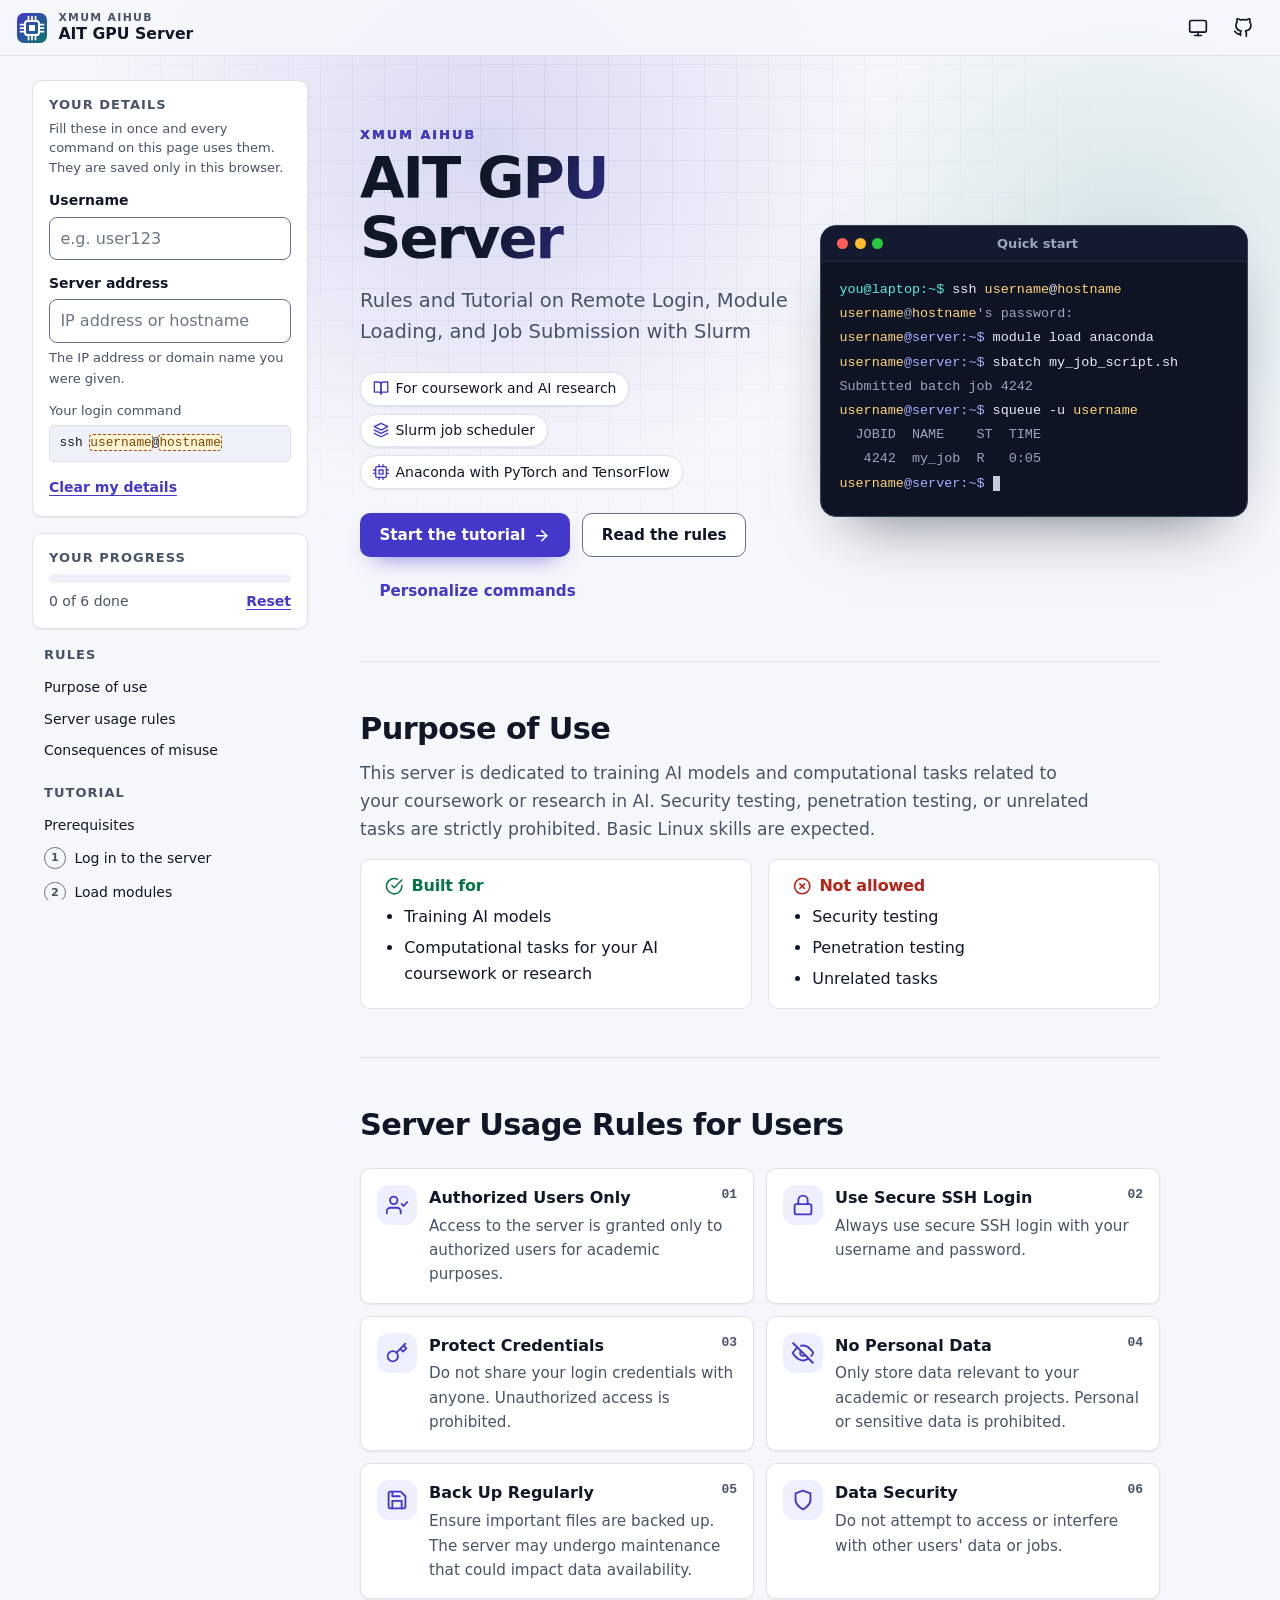
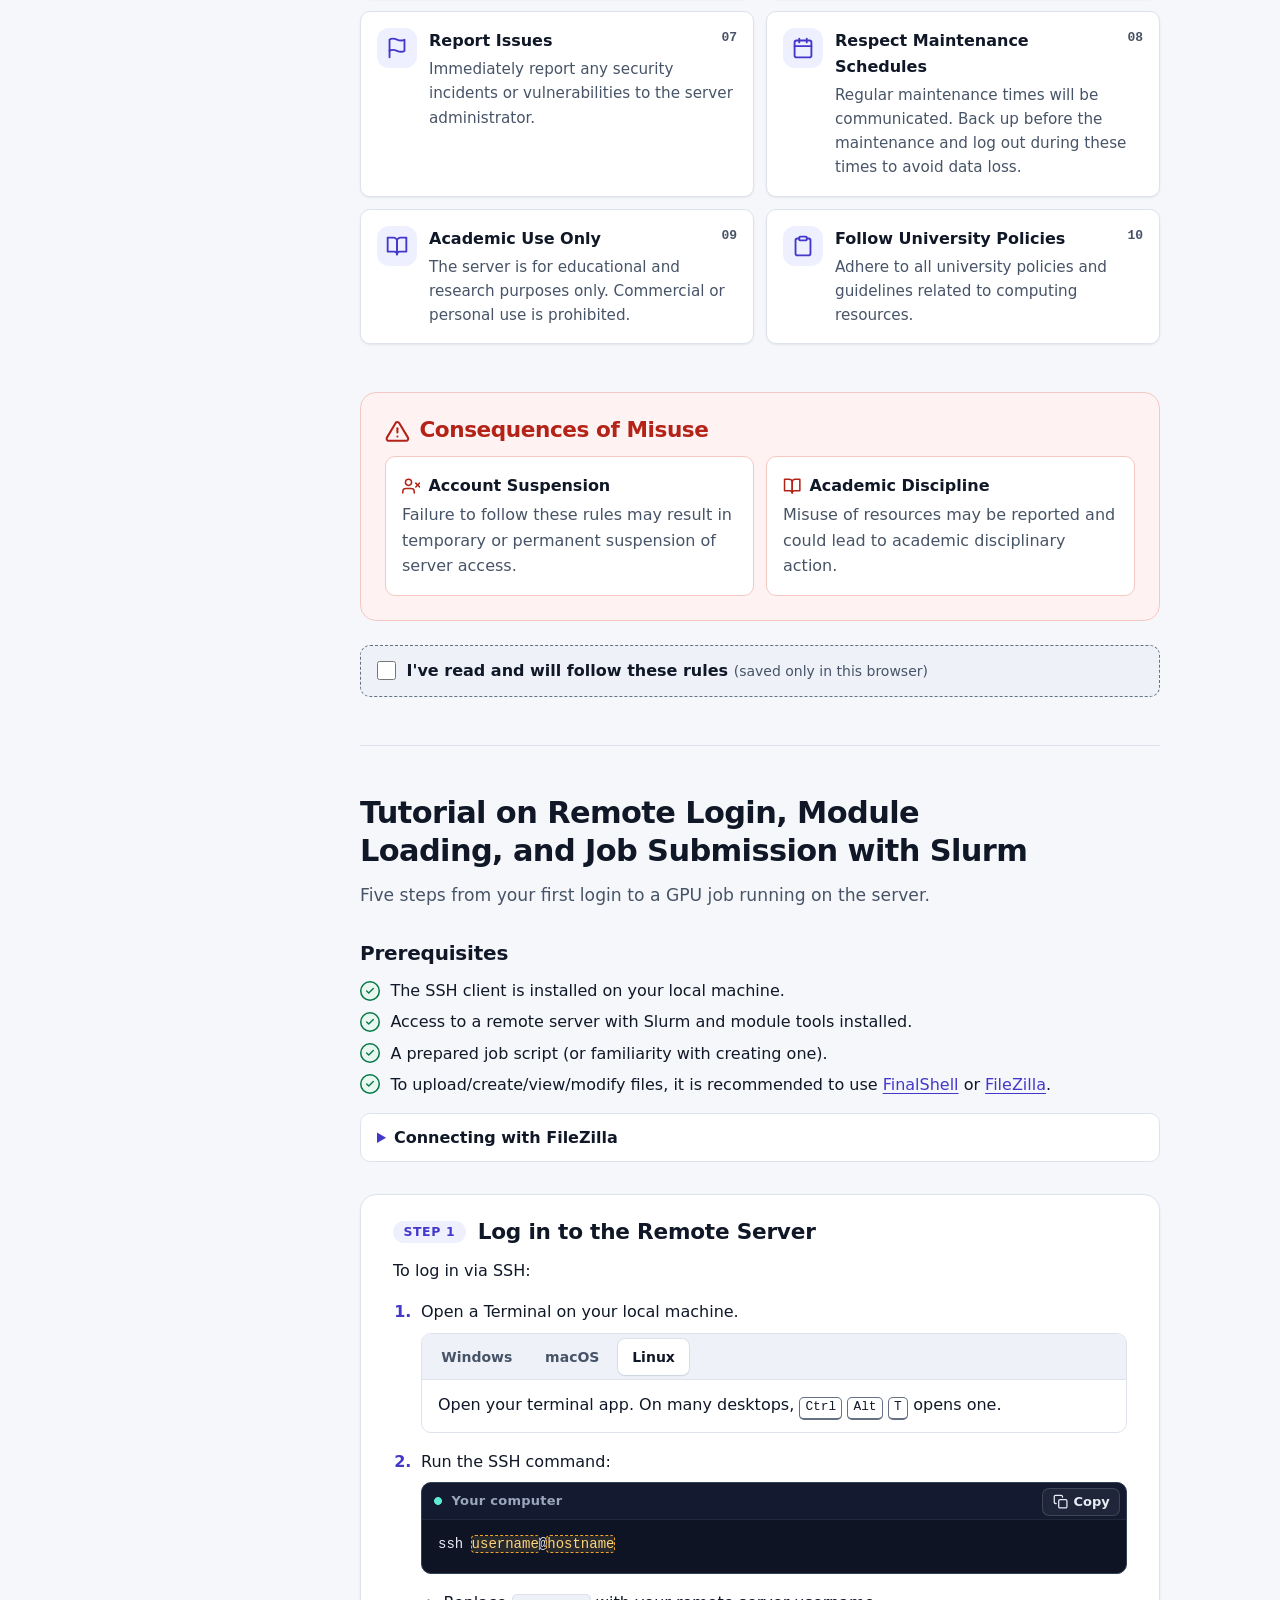
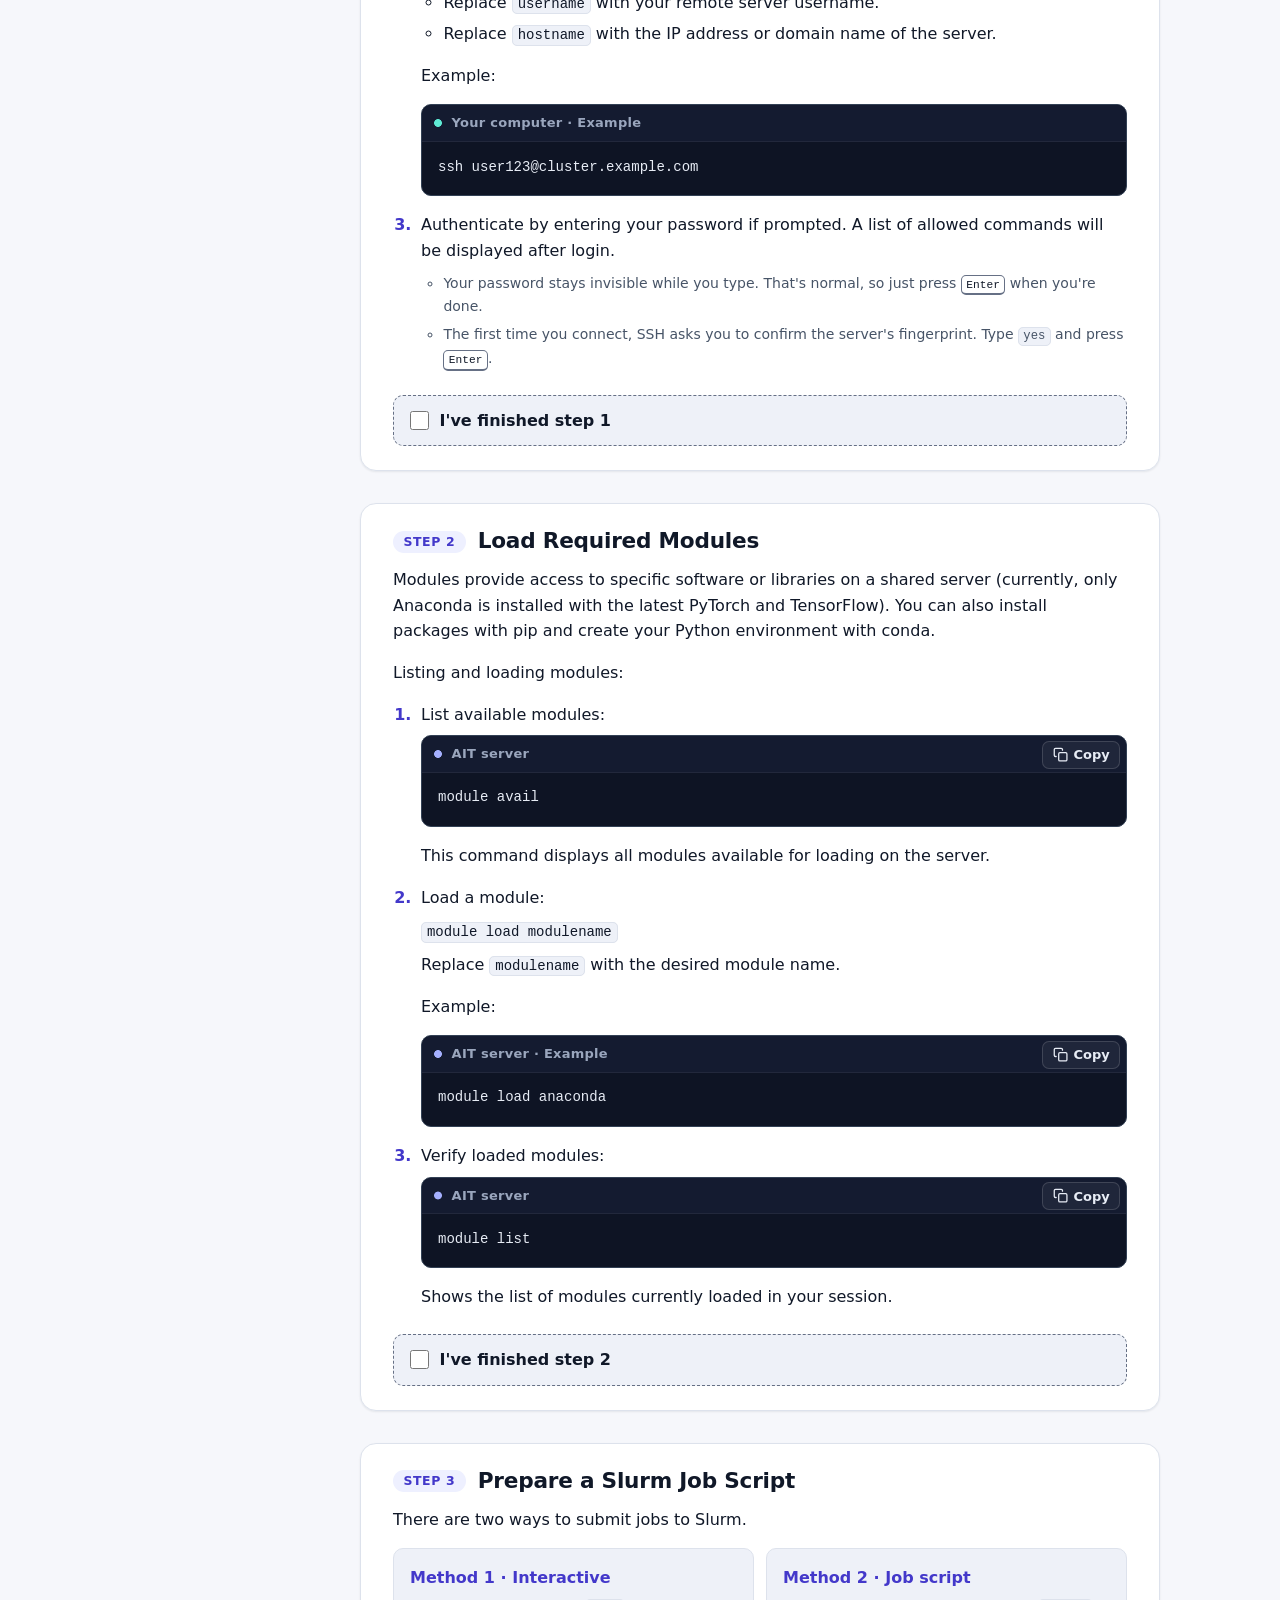
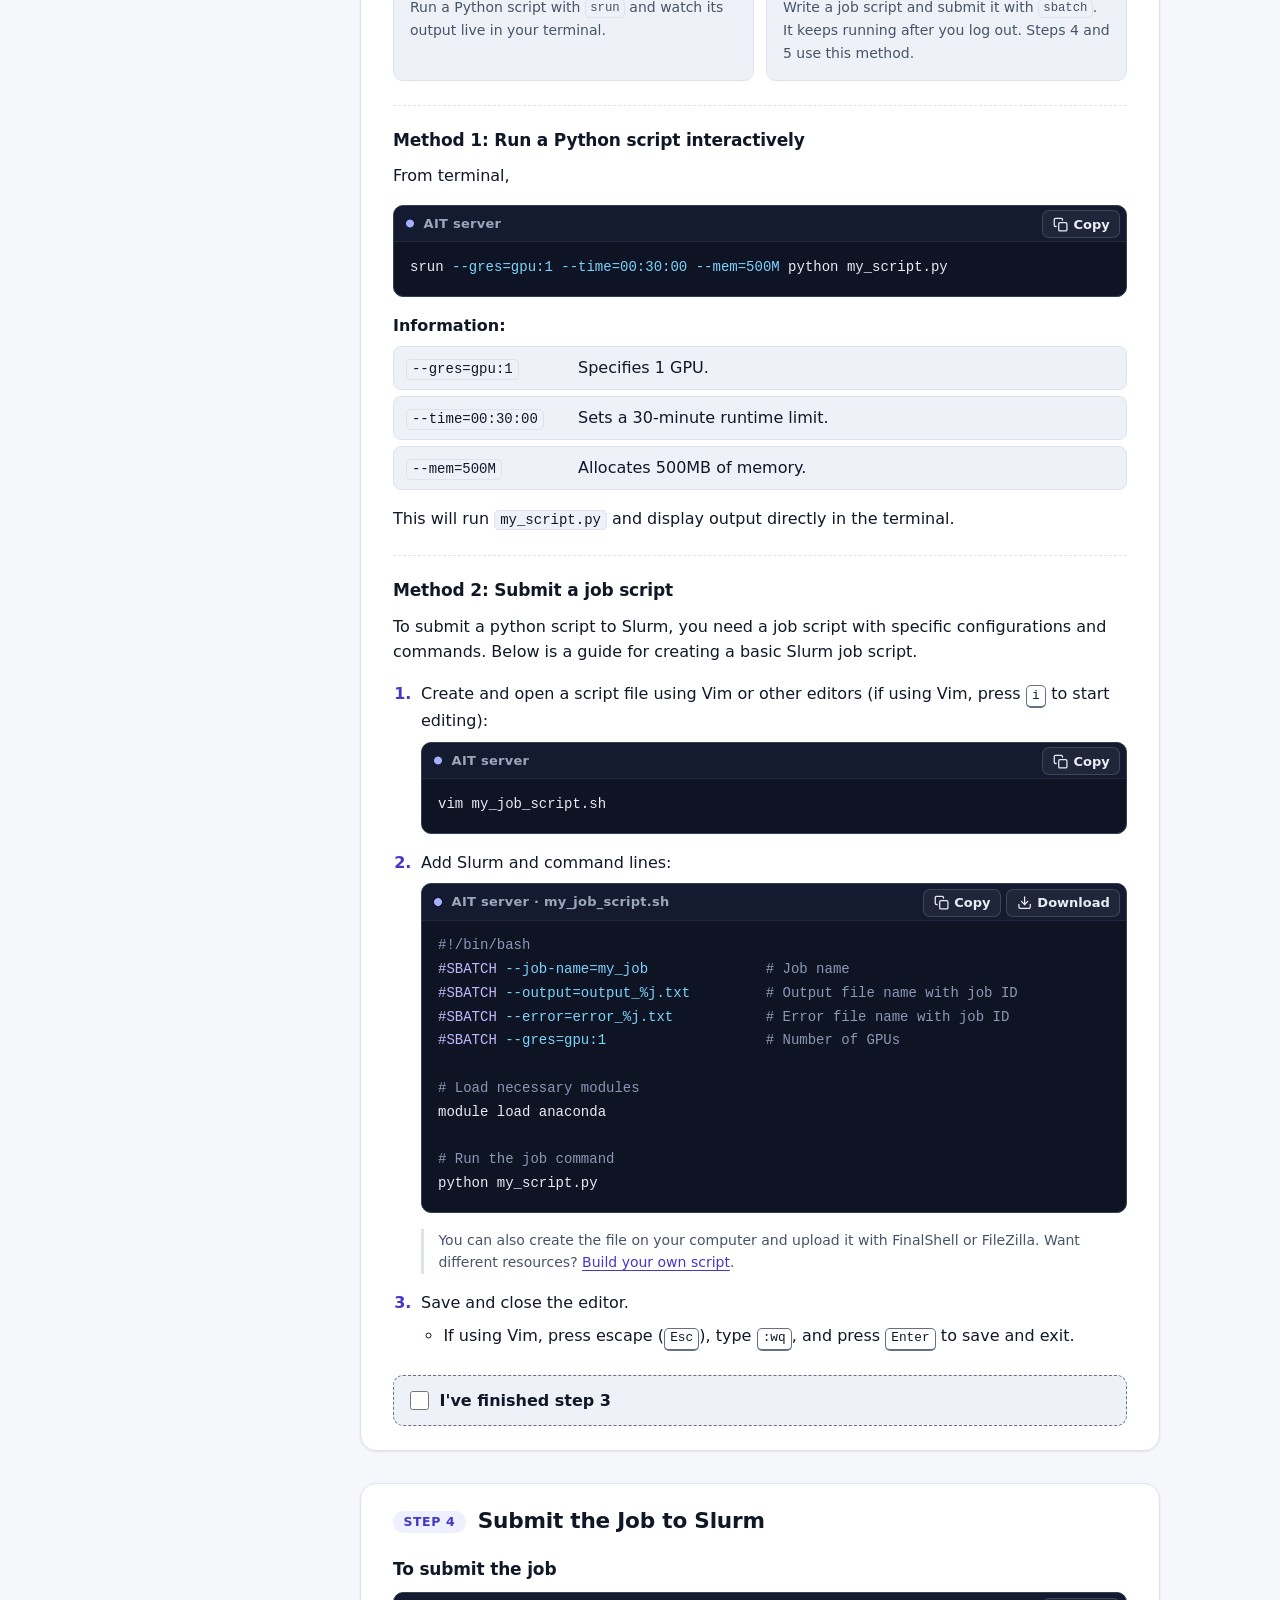
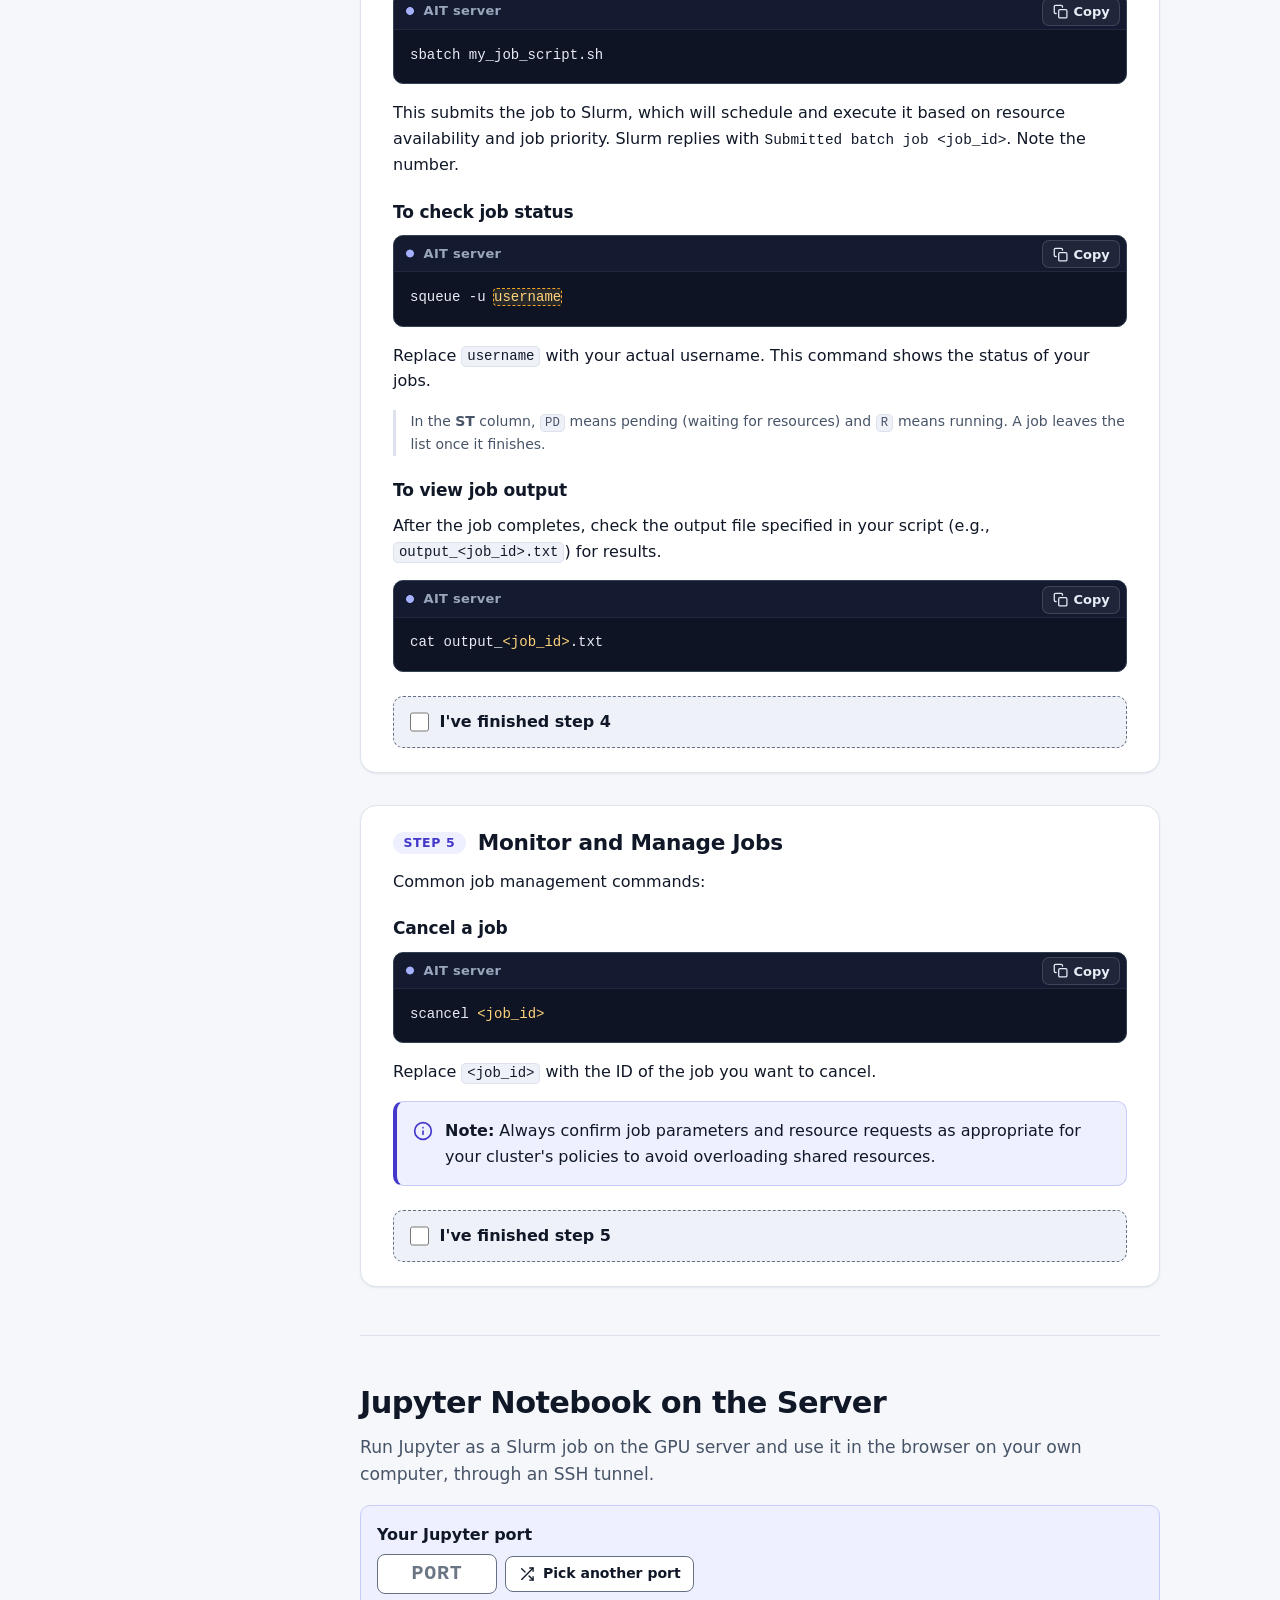
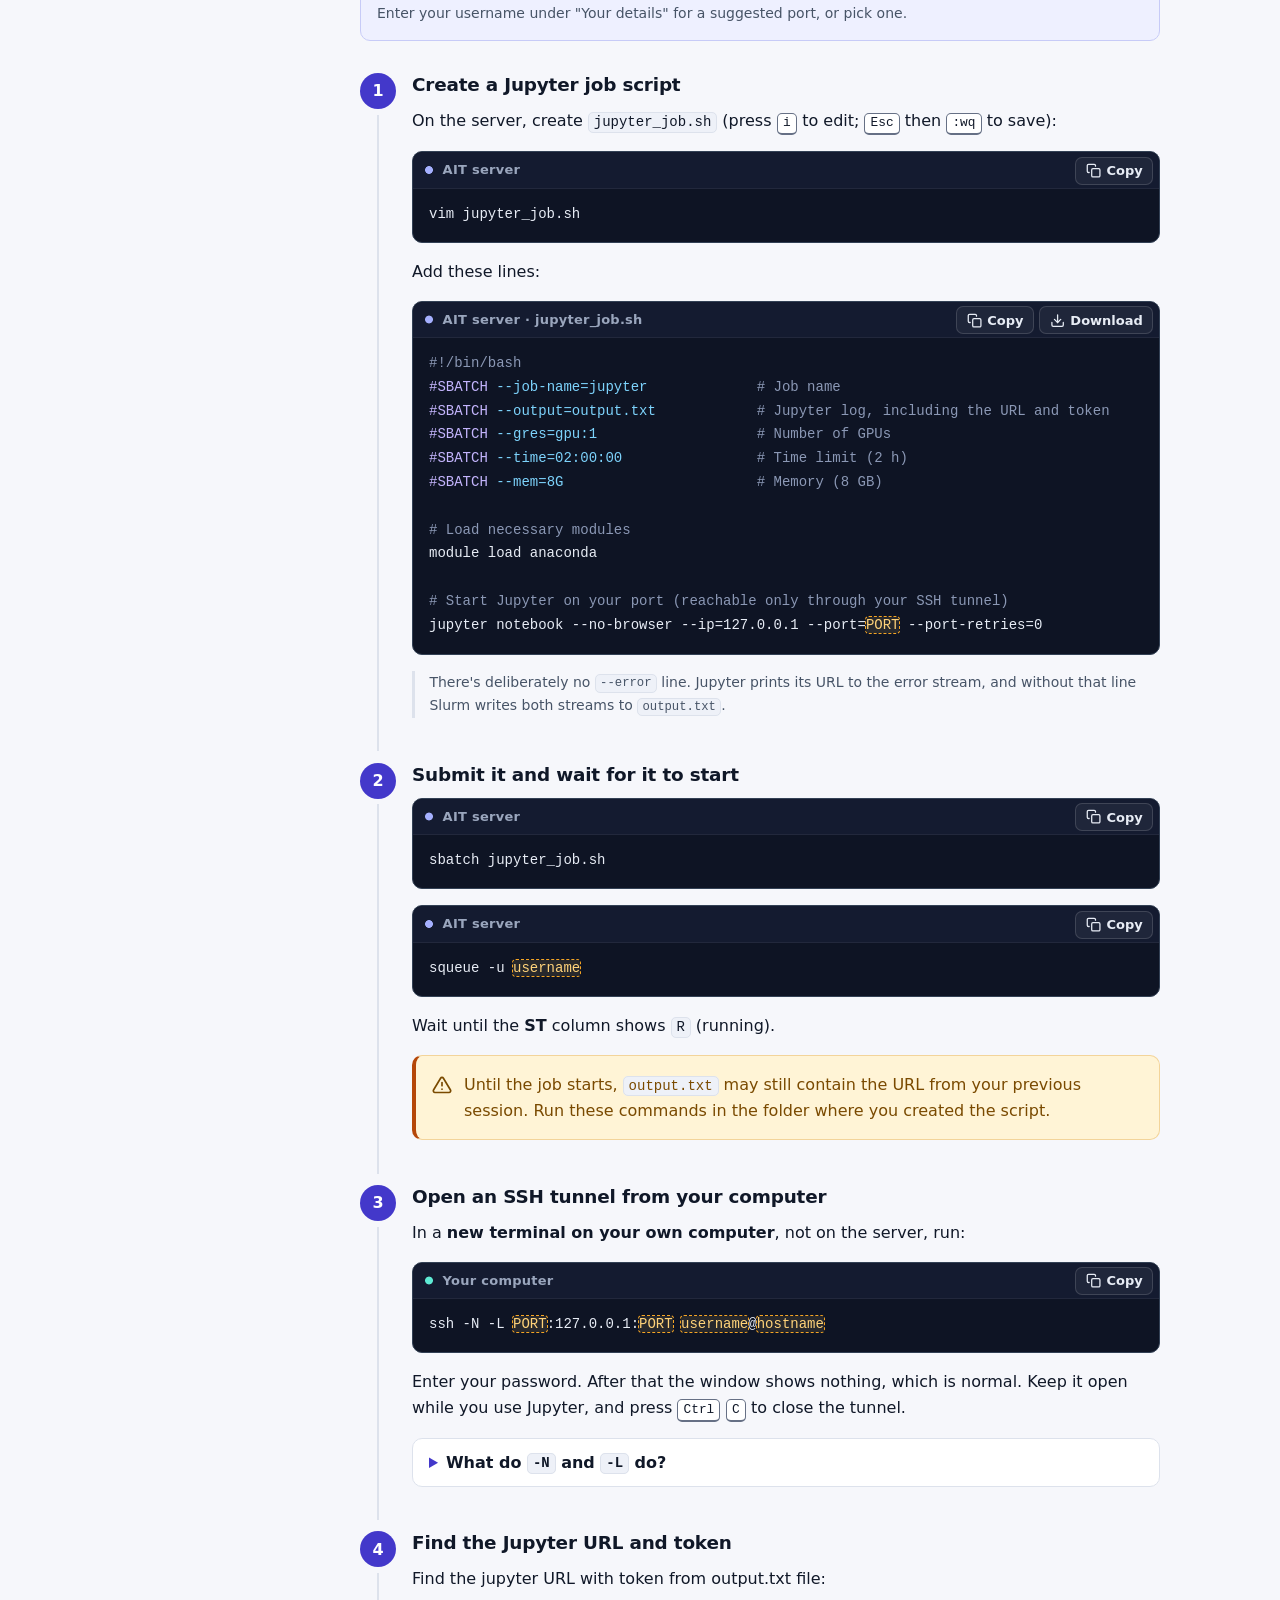
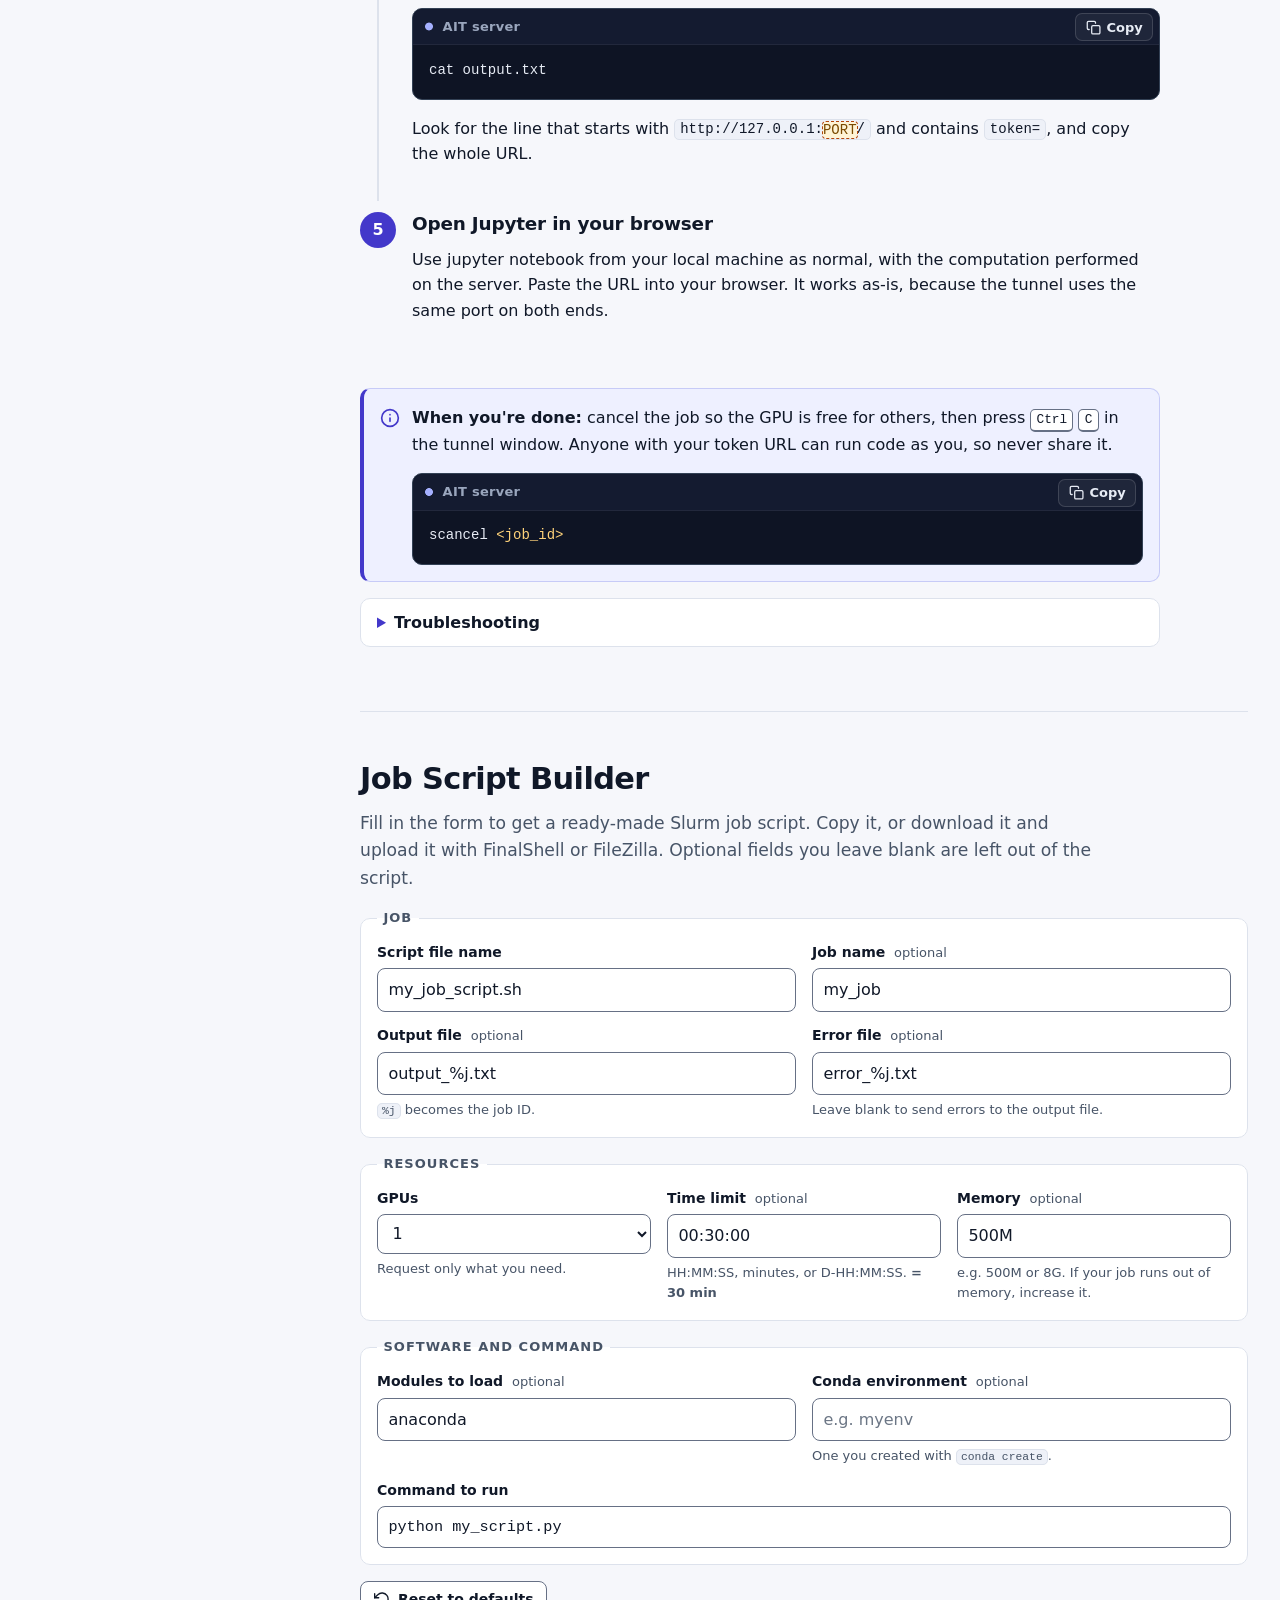
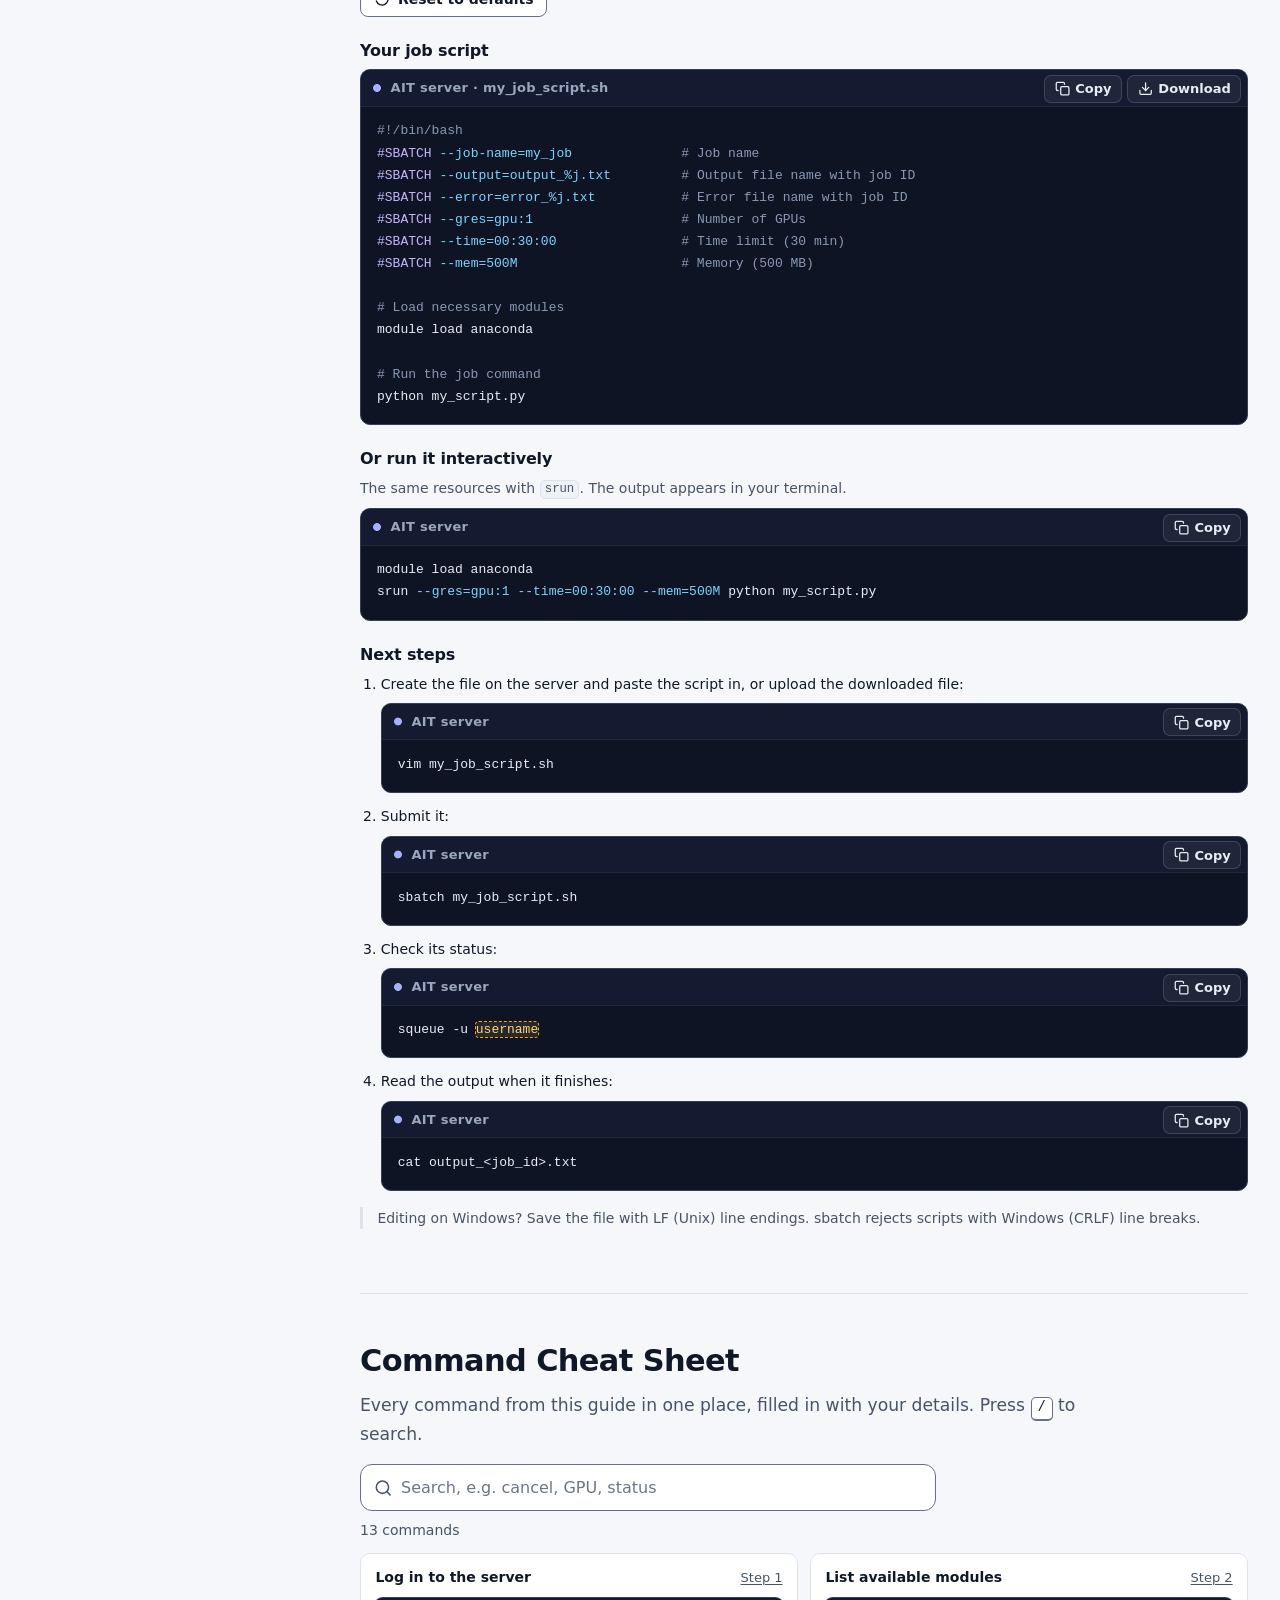
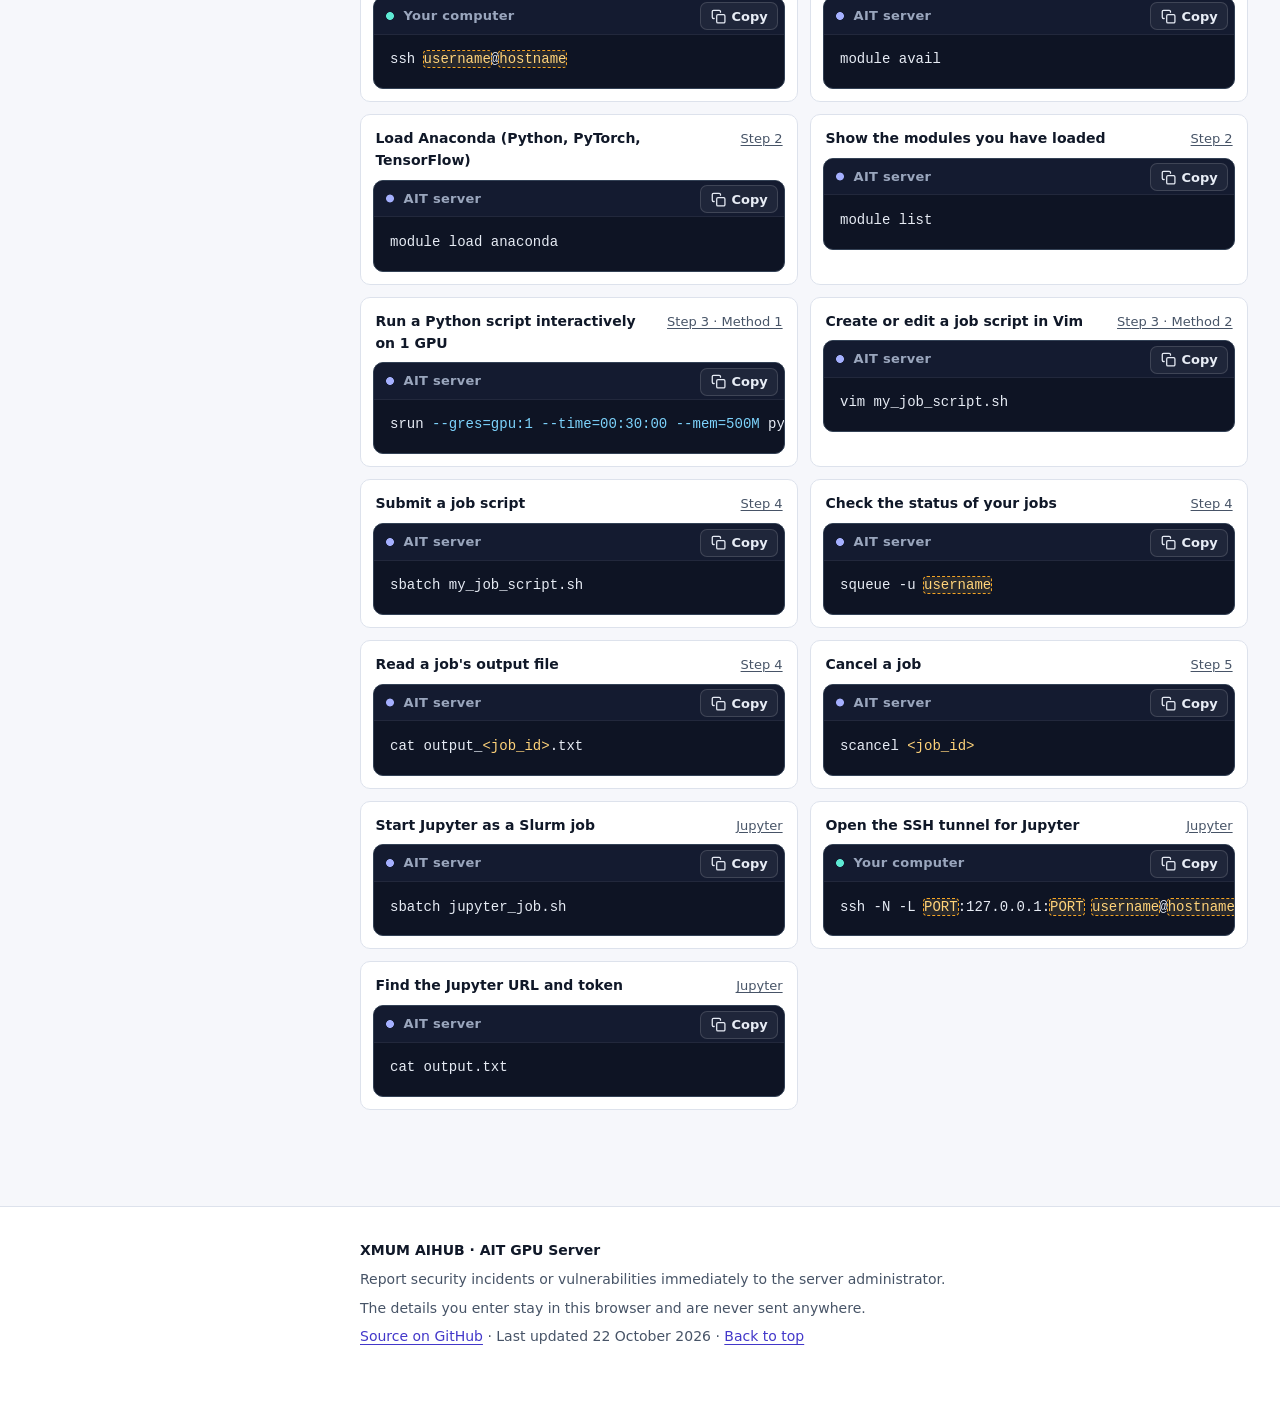
==== index.html @ dcfb41ae "deploy github.io site" ====
<!doctype html>
<html lang="en">
<head>
  <meta charset="utf-8">
  <!--
    XMUM AIHUB – AIT GPU Server guide · https://xmum-aihub.github.io/
    ==================================================================
    How to edit (for admins)
    This is a static site with no build step. Edit this file, commit to main, and GitHub
    Pages republishes it in about a minute. Search for "ADMIN:" to find the parts you are
    most likely to change: announcements, contact, GPU options, and the Jupyter section.

    Code blocks
      <div class="code" data-where="server" …><pre><code>command</code></pre></div>
        data-where     required. "local" = run on your computer, "server" = run on the AIT server
        data-title     optional label, e.g. a file name
        data-copy      "false" = no copy button (use this for examples)
        data-download  file name. Adds a Download button
        data-cheat     description. Also lists the command in the cheat sheet
        data-keywords  extra words for the cheat-sheet search
      Put <pre><code> and </code></pre> right against the text, with no newlines inside.

    Personalized values
      <var data-var="username">username</var>   also "hostname" and "jport" (Jupyter port).
      The text inside is what readers see before they fill in their details, or without JavaScript.
      Placeholders that readers must replace themselves: <var>&lt;job_id&gt;</var>

    After changing assets/css/site.css or assets/js/main.js, bump ?v=YYYYMMDD in <head>
    so browsers fetch the new version.
  -->
  <meta name="viewport" content="width=device-width, initial-scale=1">
  <title>AIT GPU Server · XMUM AIHUB</title>
  <meta name="description" content="Rules and a step-by-step tutorial for the XMUM AIHUB AIT GPU Server: log in over SSH, load modules, and submit GPU jobs with Slurm.">
  <link rel="canonical" href="https://xmum-aihub.github.io/">
  <meta property="og:type" content="website">
  <meta property="og:site_name" content="XMUM AIHUB">
  <meta property="og:title" content="XMUM AIHUB – AIT GPU Server">
  <meta property="og:description" content="Rules and Tutorial on Remote Login, Module Loading, and Job Submission with Slurm.">
  <meta property="og:url" content="https://xmum-aihub.github.io/">
  <meta name="color-scheme" content="light dark">
  <meta name="theme-color" content="#f6f7fb" media="(prefers-color-scheme: light)">
  <meta name="theme-color" content="#0a0f1c" media="(prefers-color-scheme: dark)">
  <link rel="icon" href="assets/favicon.svg" type="image/svg+xml">
  <script>
    /* Theme bootstrap. Runs before first paint so there is no flash of the wrong theme:
       marks the page as JS-enabled and applies a saved "light"/"dark" choice.
       No saved choice = follow the system setting. */
    (function (d) {
      d.classList.add('js');
      try {
        var t = JSON.parse(localStorage.getItem('aihub:v1:theme'));
        if (t === 'light' || t === 'dark') d.setAttribute('data-theme', t);
      } catch (e) {}
    })(document.documentElement);
  </script>
  <link rel="stylesheet" href="assets/css/site.css?v=20261022">
  <script src="assets/js/main.js?v=20261022" defer></script>
</head>
<body>
  <!-- Icon sprite (Feather icons, MIT licence). Use with <svg class="icon"><use href="#i-name"/></svg>. -->
  <svg xmlns="http://www.w3.org/2000/svg" class="sprite" aria-hidden="true" focusable="false">
    <symbol id="i-copy" viewBox="0 0 24 24"><rect x="9" y="9" width="13" height="13" rx="2" ry="2"/><path d="M5 15H4a2 2 0 0 1-2-2V4a2 2 0 0 1 2-2h9a2 2 0 0 1 2 2v1"/></symbol>
    <symbol id="i-check" viewBox="0 0 24 24"><polyline points="20 6 9 17 4 12"/></symbol>
    <symbol id="i-download" viewBox="0 0 24 24"><path d="M21 15v4a2 2 0 0 1-2 2H5a2 2 0 0 1-2-2v-4"/><polyline points="7 10 12 15 17 10"/><line x1="12" y1="15" x2="12" y2="3"/></symbol>
    <symbol id="i-sun" viewBox="0 0 24 24"><circle cx="12" cy="12" r="5"/><line x1="12" y1="1" x2="12" y2="3"/><line x1="12" y1="21" x2="12" y2="23"/><line x1="4.22" y1="4.22" x2="5.64" y2="5.64"/><line x1="18.36" y1="18.36" x2="19.78" y2="19.78"/><line x1="1" y1="12" x2="3" y2="12"/><line x1="21" y1="12" x2="23" y2="12"/><line x1="4.22" y1="19.78" x2="5.64" y2="18.36"/><line x1="18.36" y1="5.64" x2="19.78" y2="4.22"/></symbol>
    <symbol id="i-moon" viewBox="0 0 24 24"><path d="M21 12.79A9 9 0 1 1 11.21 3 7 7 0 0 0 21 12.79z"/></symbol>
    <symbol id="i-monitor" viewBox="0 0 24 24"><rect x="2" y="3" width="20" height="14" rx="2" ry="2"/><line x1="8" y1="21" x2="16" y2="21"/><line x1="12" y1="17" x2="12" y2="21"/></symbol>
    <symbol id="i-menu" viewBox="0 0 24 24"><line x1="3" y1="12" x2="21" y2="12"/><line x1="3" y1="6" x2="21" y2="6"/><line x1="3" y1="18" x2="21" y2="18"/></symbol>
    <symbol id="i-x" viewBox="0 0 24 24"><line x1="18" y1="6" x2="6" y2="18"/><line x1="6" y1="6" x2="18" y2="18"/></symbol>
    <symbol id="i-github" viewBox="0 0 24 24"><path d="M9 19c-5 1.5-5-2.5-7-3m14 6v-3.87a3.37 3.37 0 0 0-.94-2.61c3.14-.35 6.44-1.54 6.44-7A5.44 5.44 0 0 0 20 4.77 5.07 5.07 0 0 0 19.91 1S18.73.65 16 2.48a13.38 13.38 0 0 0-7 0C6.27.65 5.09 1 5.09 1A5.07 5.07 0 0 0 5 4.77a5.44 5.44 0 0 0-1.5 3.78c0 5.42 3.3 6.61 6.44 7A3.37 3.37 0 0 0 9 17.13V21"/></symbol>
    <symbol id="i-arrow-right" viewBox="0 0 24 24"><line x1="5" y1="12" x2="19" y2="12"/><polyline points="12 5 19 12 12 19"/></symbol>
    <symbol id="i-user-check" viewBox="0 0 24 24"><path d="M16 21v-2a4 4 0 0 0-4-4H5a4 4 0 0 0-4 4v2"/><circle cx="8.5" cy="7" r="4"/><polyline points="17 11 19 13 23 9"/></symbol>
    <symbol id="i-user-x" viewBox="0 0 24 24"><path d="M16 21v-2a4 4 0 0 0-4-4H5a4 4 0 0 0-4 4v2"/><circle cx="8.5" cy="7" r="4"/><line x1="18" y1="8" x2="23" y2="13"/><line x1="23" y1="8" x2="18" y2="13"/></symbol>
    <symbol id="i-lock" viewBox="0 0 24 24"><rect x="3" y="11" width="18" height="11" rx="2" ry="2"/><path d="M7 11V7a5 5 0 0 1 10 0v4"/></symbol>
    <symbol id="i-key" viewBox="0 0 24 24"><path d="M21 2l-2 2m-7.61 7.61a5.5 5.5 0 1 1-7.778 7.778 5.5 5.5 0 0 1 7.777-7.777zm0 0L15.5 7.5m0 0l3 3L22 7l-3-3m-3.5 3.5L19 4"/></symbol>
    <symbol id="i-eye-off" viewBox="0 0 24 24"><path d="M17.94 17.94A10.07 10.07 0 0 1 12 20c-7 0-11-8-11-8a18.45 18.45 0 0 1 5.06-5.94M9.9 4.24A9.12 9.12 0 0 1 12 4c7 0 11 8 11 8a18.5 18.5 0 0 1-2.16 3.19m-6.72-1.07a3 3 0 1 1-4.24-4.24"/><line x1="1" y1="1" x2="23" y2="23"/></symbol>
    <symbol id="i-save" viewBox="0 0 24 24"><path d="M19 21H5a2 2 0 0 1-2-2V5a2 2 0 0 1 2-2h11l5 5v11a2 2 0 0 1-2 2z"/><polyline points="17 21 17 13 7 13 7 21"/><polyline points="7 3 7 8 15 8"/></symbol>
    <symbol id="i-shield" viewBox="0 0 24 24"><path d="M12 22s8-4 8-10V5l-8-3-8 3v7c0 6 8 10 8 10z"/></symbol>
    <symbol id="i-flag" viewBox="0 0 24 24"><path d="M4 15s1-1 4-1 5 2 8 2 4-1 4-1V3s-1 1-4 1-5-2-8-2-4 1-4 1z"/><line x1="4" y1="22" x2="4" y2="15"/></symbol>
    <symbol id="i-calendar" viewBox="0 0 24 24"><rect x="3" y="4" width="18" height="18" rx="2" ry="2"/><line x1="16" y1="2" x2="16" y2="6"/><line x1="8" y1="2" x2="8" y2="6"/><line x1="3" y1="10" x2="21" y2="10"/></symbol>
    <symbol id="i-book-open" viewBox="0 0 24 24"><path d="M2 3h6a4 4 0 0 1 4 4v14a3 3 0 0 0-3-3H2z"/><path d="M22 3h-6a4 4 0 0 0-4 4v14a3 3 0 0 1 3-3h7z"/></symbol>
    <symbol id="i-clipboard" viewBox="0 0 24 24"><path d="M16 4h2a2 2 0 0 1 2 2v14a2 2 0 0 1-2 2H6a2 2 0 0 1-2-2V6a2 2 0 0 1 2-2h2"/><rect x="8" y="2" width="8" height="4" rx="1" ry="1"/></symbol>
    <symbol id="i-alert-triangle" viewBox="0 0 24 24"><path d="M10.29 3.86L1.82 18a2 2 0 0 0 1.71 3h16.94a2 2 0 0 0 1.71-3L13.71 3.86a2 2 0 0 0-3.42 0z"/><line x1="12" y1="9" x2="12" y2="13"/><line x1="12" y1="17" x2="12.01" y2="17"/></symbol>
    <symbol id="i-check-circle" viewBox="0 0 24 24"><path d="M22 11.08V12a10 10 0 1 1-5.93-9.14"/><polyline points="22 4 12 14.01 9 11.01"/></symbol>
    <symbol id="i-x-circle" viewBox="0 0 24 24"><circle cx="12" cy="12" r="10"/><line x1="15" y1="9" x2="9" y2="15"/><line x1="9" y1="9" x2="15" y2="15"/></symbol>
    <symbol id="i-info" viewBox="0 0 24 24"><circle cx="12" cy="12" r="10"/><line x1="12" y1="16" x2="12" y2="12"/><line x1="12" y1="8" x2="12.01" y2="8"/></symbol>
    <symbol id="i-search" viewBox="0 0 24 24"><circle cx="11" cy="11" r="8"/><line x1="21" y1="21" x2="16.65" y2="16.65"/></symbol>
    <symbol id="i-refresh" viewBox="0 0 24 24"><polyline points="1 4 1 10 7 10"/><path d="M3.51 15a9 9 0 1 0 2.13-9.36L1 10"/></symbol>
    <symbol id="i-shuffle" viewBox="0 0 24 24"><polyline points="16 3 21 3 21 8"/><line x1="4" y1="20" x2="21" y2="3"/><polyline points="21 16 21 21 16 21"/><line x1="15" y1="15" x2="21" y2="21"/><line x1="4" y1="4" x2="9" y2="9"/></symbol>
    <symbol id="i-layers" viewBox="0 0 24 24"><polygon points="12 2 2 7 12 12 22 7 12 2"/><polyline points="2 17 12 22 22 17"/><polyline points="2 12 12 17 22 12"/></symbol>
    <symbol id="i-cpu" viewBox="0 0 24 24"><rect x="4" y="4" width="16" height="16" rx="2" ry="2"/><rect x="9" y="9" width="6" height="6"/><line x1="9" y1="1" x2="9" y2="4"/><line x1="15" y1="1" x2="15" y2="4"/><line x1="9" y1="20" x2="9" y2="23"/><line x1="15" y1="20" x2="15" y2="23"/><line x1="20" y1="9" x2="23" y2="9"/><line x1="20" y1="14" x2="23" y2="14"/><line x1="1" y1="9" x2="4" y2="9"/><line x1="1" y1="14" x2="4" y2="14"/></symbol>
  </svg>

  <a class="skip-link" href="#main">Skip to content</a>

  <header class="site-header">
    <div class="site-header__inner">
      <a class="brand" href="#top">
        <svg class="brand__mark" viewBox="0 0 64 64" aria-hidden="true" focusable="false">
          <defs>
            <linearGradient id="brand-grad" x1="0" y1="0" x2="1" y2="1">
              <stop offset="0" stop-color="#4338ca"/>
              <stop offset="1" stop-color="#0f766e"/>
            </linearGradient>
          </defs>
          <rect x="2" y="2" width="60" height="60" rx="14" fill="url(#brand-grad)"/>
          <g fill="none" stroke="#fff" stroke-linecap="round">
            <rect x="18" y="18" width="28" height="28" rx="5" stroke-width="4"/>
            <path stroke-width="3.5" d="M25 9v7M32 9v7M39 9v7M25 48v7M32 48v7M39 48v7M9 25h7M9 32h7M9 39h7M48 25h7M48 32h7M48 39h7"/>
          </g>
          <rect x="26" y="26" width="12" height="12" rx="2" fill="#fff"/>
        </svg>
        <span class="brand__text"><span class="brand__org">XMUM AIHUB</span> <span class="brand__name">AIT GPU Server</span></span>
      </a>
      <div class="site-header__actions">
        <button id="nav-toggle" class="icon-btn js-only" type="button" aria-controls="sidebar" aria-expanded="false">
          <svg class="icon" aria-hidden="true" focusable="false"><use href="#i-menu"/></svg>
          <span class="icon-btn__label">Contents</span>
        </button>
        <button id="theme-toggle" class="icon-btn js-only" type="button">
          <svg class="icon" aria-hidden="true" focusable="false"><use href="#i-monitor"/></svg>
          <span class="visually-hidden">Color theme: System</span>
        </button>
        <a class="icon-btn" href="https://github.com/XMUM-AIHUB/XMUM-AIHUB.github.io">
          <svg class="icon" aria-hidden="true" focusable="false"><use href="#i-github"/></svg>
          <span class="visually-hidden">Source on GitHub</span>
        </a>
      </div>
    </div>
  </header>

  <div class="layout">
    <aside id="sidebar" class="sidebar" aria-label="Page tools">
      <div class="sidebar__inner">
        <section id="details" class="panel js-only" aria-labelledby="details-title">
          <h2 id="details-title" class="panel__title">Your details</h2>
          <p class="panel__hint">Fill these in once and every command on this page uses them. They are saved only in this browser.</p>
          <div class="field">
            <label for="in-username">Username</label>
            <input id="in-username" data-input="username" type="text" autocomplete="username" autocapitalize="off" autocorrect="off" spellcheck="false" placeholder="e.g. user123" aria-describedby="in-username-msg">
            <p id="in-username-msg" class="field__msg" hidden></p>
          </div>
          <div class="field">
            <label for="in-hostname">Server address</label>
            <input id="in-hostname" data-input="hostname" type="text" autocomplete="off" autocapitalize="off" autocorrect="off" spellcheck="false" placeholder="IP address or hostname" aria-describedby="in-hostname-hint in-hostname-msg">
            <p id="in-hostname-hint" class="field__hint">The IP address or domain name you were given.</p>
            <p id="in-hostname-msg" class="field__msg" hidden></p>
          </div>
          <div class="details__preview">
            <span class="details__preview-label">Your login command</span>
            <code>ssh <var data-var="username">username</var>@<var data-var="hostname">hostname</var></code>
          </div>
          <button id="details-clear" class="link-btn" type="button">Clear my details</button>
          <p id="storage-note" class="panel__note" hidden>Your browser is blocking storage, so these details will be forgotten when you leave the page.</p>
        </section>

        <section id="progress" class="panel js-only" aria-labelledby="progress-title">
          <h2 id="progress-title" class="panel__title">Your progress</h2>
          <progress id="progress-bar" class="progress" max="6" value="0" aria-labelledby="progress-title" aria-describedby="progress-count"></progress>
          <p class="progress__meta"><span id="progress-count">0 of 6 done</span> <button id="progress-reset" class="link-btn" type="button">Reset</button></p>
        </section>

        <nav id="toc" class="toc" aria-label="On this page">
          <p class="toc__group" id="toc-rules">Rules</p>
          <ol class="toc__list" role="list" aria-labelledby="toc-rules">
            <li><a href="#purpose">Purpose of use</a></li>
            <li><a href="#rules" data-done-for="rules">Server usage rules</a></li>
            <li><a href="#consequences">Consequences of misuse</a></li>
          </ol>
          <p class="toc__group" id="toc-tutorial">Tutorial</p>
          <ol class="toc__list" role="list" aria-labelledby="toc-tutorial">
            <li><a href="#prerequisites">Prerequisites</a></li>
            <li><a href="#step-1" data-done-for="step-1"><span class="toc__num" aria-hidden="true">1</span> Log in to the server</a></li>
            <li><a href="#step-2" data-done-for="step-2"><span class="toc__num" aria-hidden="true">2</span> Load modules</a></li>
            <li><a href="#step-3" data-done-for="step-3"><span class="toc__num" aria-hidden="true">3</span> Prepare a job script</a></li>
            <li><a href="#step-4" data-done-for="step-4"><span class="toc__num" aria-hidden="true">4</span> Submit the job</a></li>
            <li><a href="#step-5" data-done-for="step-5"><span class="toc__num" aria-hidden="true">5</span> Monitor and manage jobs</a></li>
          </ol>
          <p class="toc__group" id="toc-extras">Extras</p>
          <ul class="toc__list" role="list" aria-labelledby="toc-extras">
            <!-- BEGIN JUPYTER (contents entry) -->
            <li><a href="#jupyter">Jupyter Notebook</a></li>
            <!-- END JUPYTER (contents entry) -->
            <li class="js-only"><a href="#builder">Job script builder</a></li>
            <li class="js-only"><a href="#cheatsheet">Command cheat sheet</a></li>
          </ul>
        </nav>
      </div>
    </aside>

    <main id="main" tabindex="-1">
      <noscript>
        <p class="noscript-note">JavaScript is off. Everything here is readable, but personalized commands, copy buttons and the job script builder need JavaScript.</p>
      </noscript>

      <section id="top" class="hero" aria-labelledby="page-title">
        <div class="hero__content">
          <h1 id="page-title" class="hero__title"><span class="hero__kicker">XMUM AIHUB<span class="visually-hidden"> –</span></span> AIT GPU Server</h1>
          <p class="hero__lead">Rules and Tutorial on Remote Login, Module Loading, and Job Submission with Slurm</p>
          <ul class="chips" role="list" aria-label="At a glance">
            <li class="chip"><svg class="icon" aria-hidden="true" focusable="false"><use href="#i-book-open"/></svg>For coursework and AI research</li>
            <li class="chip"><svg class="icon" aria-hidden="true" focusable="false"><use href="#i-layers"/></svg>Slurm job scheduler</li>
            <li class="chip"><svg class="icon" aria-hidden="true" focusable="false"><use href="#i-cpu"/></svg>Anaconda with PyTorch and TensorFlow</li>
          </ul>
          <div class="hero__actions">
            <a class="btn btn--primary" href="#step-1">Start the tutorial <svg class="icon" aria-hidden="true" focusable="false"><use href="#i-arrow-right"/></svg></a>
            <a class="btn btn--secondary" href="#rules">Read the rules</a>
            <button class="btn btn--ghost js-only" type="button" data-action="personalize">Personalize commands</button>
          </div>
        </div>

        <figure class="terminal" aria-labelledby="terminal-caption">
          <div class="terminal__bar" aria-hidden="true">
            <span class="terminal__dots"><i></i><i></i><i></i></span>
            <span class="terminal__title">Quick start</span>
          </div>
          <figcaption id="terminal-caption" class="visually-hidden">Quick start: log in from your computer, then load Anaconda, submit a job and check its status on the server.</figcaption>
          <div class="terminal__body">
            <span class="terminal__line" style="--i:0"><span class="terminal__prompt terminal__prompt--local" aria-hidden="true">you@laptop:~$</span> ssh <var data-var="username">username</var>@<var data-var="hostname">hostname</var></span>
            <span class="terminal__line terminal__out" style="--i:1"><var data-var="username">username</var>@<var data-var="hostname">hostname</var>'s password:</span>
            <span class="terminal__line" style="--i:2"><span class="terminal__prompt" aria-hidden="true"><var data-var="username">username</var>@server:~$</span> module load anaconda</span>
            <span class="terminal__line" style="--i:3"><span class="terminal__prompt" aria-hidden="true"><var data-var="username">username</var>@server:~$</span> sbatch my_job_script.sh</span>
            <span class="terminal__line terminal__out" style="--i:4">Submitted batch job 4242</span>
            <span class="terminal__line" style="--i:5"><span class="terminal__prompt" aria-hidden="true"><var data-var="username">username</var>@server:~$</span> squeue -u <var data-var="username">username</var></span>
            <span class="terminal__line terminal__out" style="--i:6">  JOBID  NAME    ST  TIME</span>
            <span class="terminal__line terminal__out" style="--i:7">   4242  my_job  R   0:05</span>
            <span class="terminal__line" style="--i:8"><span class="terminal__prompt" aria-hidden="true"><var data-var="username">username</var>@server:~$</span> <span class="terminal__cursor" aria-hidden="true"></span></span>
          </div>
        </figure>
      </section>

      <!-- ADMIN: To post a notice (e.g. scheduled maintenance), edit the text below and
           delete the word "hidden". Put "hidden" back when the notice no longer applies. -->
      <div id="announcements" class="callout callout--warn announcement" role="note" hidden>
        <svg class="icon callout__icon" aria-hidden="true" focusable="false"><use href="#i-alert-triangle"/></svg>
        <div>
          <p><strong>Scheduled maintenance:</strong> The server will be unavailable on DATE from TIME to TIME. Back up your files and log out before it starts.</p>
        </div>
      </div>

      <section id="purpose" class="section" aria-labelledby="purpose-title">
        <h2 id="purpose-title">Purpose of Use</h2>
        <p class="section__lead">This server is dedicated to training AI models and computational tasks related to your coursework or research in AI. Security testing, penetration testing, or unrelated tasks are strictly prohibited. Basic Linux skills are expected.</p>
        <div class="purpose">
          <div class="purpose__card purpose__card--yes">
            <h3><svg class="icon" aria-hidden="true" focusable="false"><use href="#i-check-circle"/></svg>Built for</h3>
            <ul>
              <li>Training AI models</li>
              <li>Computational tasks for your AI coursework or research</li>
            </ul>
          </div>
          <div class="purpose__card purpose__card--no">
            <h3><svg class="icon" aria-hidden="true" focusable="false"><use href="#i-x-circle"/></svg>Not allowed</h3>
            <ul>
              <li>Security testing</li>
              <li>Penetration testing</li>
              <li>Unrelated tasks</li>
            </ul>
          </div>
        </div>
      </section>

      <section id="rules" class="section" aria-labelledby="rules-title">
        <h2 id="rules-title">Server Usage Rules for Users</h2>
        <dl class="rules">
          <div class="rule" id="rule-authorized-users">
            <dt><svg class="icon rule__icon" aria-hidden="true" focusable="false"><use href="#i-user-check"/></svg>Authorized Users Only</dt>
            <dd>Access to the server is granted only to authorized users for academic purposes.</dd>
          </div>
          <div class="rule" id="rule-secure-ssh-login">
            <dt><svg class="icon rule__icon" aria-hidden="true" focusable="false"><use href="#i-lock"/></svg>Use Secure SSH Login</dt>
            <dd>Always use secure SSH login with your username and password.</dd>
          </div>
          <div class="rule" id="rule-protect-credentials">
            <dt><svg class="icon rule__icon" aria-hidden="true" focusable="false"><use href="#i-key"/></svg>Protect Credentials</dt>
            <dd>Do not share your login credentials with anyone. Unauthorized access is prohibited.</dd>
          </div>
          <div class="rule" id="rule-no-personal-data">
            <dt><svg class="icon rule__icon" aria-hidden="true" focusable="false"><use href="#i-eye-off"/></svg>No Personal Data</dt>
            <dd>Only store data relevant to your academic or research projects. Personal or sensitive data is prohibited.</dd>
          </div>
          <div class="rule" id="rule-backup-regularly">
            <dt><svg class="icon rule__icon" aria-hidden="true" focusable="false"><use href="#i-save"/></svg>Back Up Regularly</dt>
            <dd>Ensure important files are backed up. The server may undergo maintenance that could impact data availability.</dd>
          </div>
          <div class="rule" id="rule-data-security">
            <dt><svg class="icon rule__icon" aria-hidden="true" focusable="false"><use href="#i-shield"/></svg>Data Security</dt>
            <dd>Do not attempt to access or interfere with other users' data or jobs.</dd>
          </div>
          <div class="rule" id="rule-report-issues">
            <dt><svg class="icon rule__icon" aria-hidden="true" focusable="false"><use href="#i-flag"/></svg>Report Issues</dt>
            <dd>Immediately report any security incidents or vulnerabilities to the server administrator.</dd>
          </div>
          <div class="rule" id="rule-maintenance-schedules">
            <dt><svg class="icon rule__icon" aria-hidden="true" focusable="false"><use href="#i-calendar"/></svg>Respect Maintenance Schedules</dt>
            <dd>Regular maintenance times will be communicated. Back up before the maintenance and log out during these times to avoid data loss.</dd>
          </div>
          <div class="rule" id="rule-academic-use-only">
            <dt><svg class="icon rule__icon" aria-hidden="true" focusable="false"><use href="#i-book-open"/></svg>Academic Use Only</dt>
            <dd>The server is for educational and research purposes only. Commercial or personal use is prohibited.</dd>
          </div>
          <div class="rule" id="rule-university-policies">
            <dt><svg class="icon rule__icon" aria-hidden="true" focusable="false"><use href="#i-clipboard"/></svg>Follow University Policies</dt>
            <dd>Adhere to all university policies and guidelines related to computing resources.</dd>
          </div>
        </dl>
      </section>

      <section id="consequences" class="section section--tight" aria-labelledby="consequences-title">
        <div class="consequences">
          <h2 id="consequences-title"><svg class="icon" aria-hidden="true" focusable="false"><use href="#i-alert-triangle"/></svg>Consequences of Misuse</h2>
          <dl class="consequences__list">
            <div id="consequence-account-suspension">
              <dt><svg class="icon" aria-hidden="true" focusable="false"><use href="#i-user-x"/></svg>Account Suspension</dt>
              <dd>Failure to follow these rules may result in temporary or permanent suspension of server access.</dd>
            </div>
            <div id="consequence-academic-discipline">
              <dt><svg class="icon" aria-hidden="true" focusable="false"><use href="#i-book-open"/></svg>Academic Discipline</dt>
              <dd>Misuse of resources may be reported and could lead to academic disciplinary action.</dd>
            </div>
          </dl>
        </div>
        <p class="done js-only">
          <label class="check"><input type="checkbox" data-done="rules"> <span>I've read and will follow these rules <span class="check__note">(saved only in this browser)</span></span></label>
        </p>
      </section>

      <section id="tutorial" class="section" aria-labelledby="tutorial-title">
        <h2 id="tutorial-title">Tutorial on Remote Login, Module Loading, and Job Submission with Slurm</h2>
        <p class="section__lead">Five steps from your first login to a GPU job running on the server.</p>

        <section id="prerequisites" class="subsection" data-label="Prerequisites" aria-labelledby="prerequisites-title">
          <h3 id="prerequisites-title">Prerequisites</h3>
          <ul class="checklist" role="list">
            <li>The SSH client is installed on your local machine.</li>
            <li>Access to a remote server with Slurm and module tools installed.</li>
            <li>A prepared job script (or familiarity with creating one).</li>
            <li>To upload/create/view/modify files, it is recommended to use <a href="https://www.hostbuf.com/">FinalShell</a> or <a href="https://filezilla-project.org/">FileZilla</a>.</li>
          </ul>
          <details class="explain">
            <summary>Connecting with FileZilla</summary>
            <p>Use Host <code>sftp://<var data-var="hostname">hostname</var></code>, Username <code><var data-var="username">username</var></code>, your server password, and Port <code>22</code>, then click <strong>Quickconnect</strong>.</p>
          </details>
        </section>

        <section id="step-1" class="step" data-label="Step 1" aria-labelledby="step-1-title">
          <h3 id="step-1-title" class="step__title"><span class="step__kicker">Step 1<span class="visually-hidden">:</span></span> Log in to the Remote Server</h3>
          <p>To log in via SSH:</p>
          <ol class="steps-list">
            <li>
              <p>Open a Terminal on your local machine.</p>
              <div class="tabs" id="open-terminal" data-tabs="os" data-tabs-label="Your operating system">
                <section class="tabs__panel" id="os-windows" data-tab="windows" aria-labelledby="os-windows-title">
                  <h4 class="tabs__heading" id="os-windows-title">Windows</h4>
                  <p>Press <kbd>Win</kbd>, type <strong>Terminal</strong> (Windows 11) or <strong>PowerShell</strong> (Windows 10) and press <kbd>Enter</kbd>. Both already include the <code>ssh</code> command.</p>
                </section>
                <section class="tabs__panel" id="os-macos" data-tab="macos" aria-labelledby="os-macos-title">
                  <h4 class="tabs__heading" id="os-macos-title">macOS</h4>
                  <p>Press <kbd>⌘</kbd> <kbd>Space</kbd>, type <strong>Terminal</strong> and press <kbd>Return</kbd>.</p>
                </section>
                <section class="tabs__panel" id="os-linux" data-tab="linux" aria-labelledby="os-linux-title">
                  <h4 class="tabs__heading" id="os-linux-title">Linux</h4>
                  <p>Open your terminal app. On many desktops, <kbd>Ctrl</kbd> <kbd>Alt</kbd> <kbd>T</kbd> opens one.</p>
                </section>
              </div>
            </li>
            <li>
              <p>Run the SSH command:</p>
              <div class="code" data-where="local" data-cheat="Log in to the server" data-keywords="login connect ssh"><pre><code>ssh <var data-var="username">username</var>@<var data-var="hostname">hostname</var></code></pre></div>
              <ul>
                <li>Replace <code>username</code> with your remote server username.</li>
                <li>Replace <code>hostname</code> with the IP address or domain name of the server.</li>
              </ul>
              <p>Example:</p>
              <div class="code" data-where="local" data-title="Example" data-copy="false"><pre><code>ssh user123@cluster.example.com</code></pre></div>
            </li>
            <li>
              <p>Authenticate by entering your password if prompted. A list of allowed commands will be displayed after login.</p>
              <ul class="tips">
                <li>Your password stays invisible while you type. That's normal, so just press <kbd>Enter</kbd> when you're done.</li>
                <li>The first time you connect, SSH asks you to confirm the server's fingerprint. Type <code>yes</code> and press <kbd>Enter</kbd>.</li>
              </ul>
            </li>
          </ol>
          <p class="done js-only">
            <label class="check"><input type="checkbox" data-done="step-1"> <span>I've finished step 1</span></label>
          </p>
        </section>

        <section id="step-2" class="step" data-label="Step 2" aria-labelledby="step-2-title">
          <h3 id="step-2-title" class="step__title"><span class="step__kicker">Step 2<span class="visually-hidden">:</span></span> Load Required Modules</h3>
          <p>Modules provide access to specific software or libraries on a shared server (currently, only Anaconda is installed with the latest PyTorch and TensorFlow). You can also install packages with pip and create your Python environment with conda.</p>
          <p>Listing and loading modules:</p>
          <ol class="steps-list">
            <li>
              <p>List available modules:</p>
              <div class="code" data-where="server" data-cheat="List available modules" data-keywords="software modules avail"><pre><code>module avail</code></pre></div>
              <p>This command displays all modules available for loading on the server.</p>
            </li>
            <li>
              <p>Load a module:</p>
              <p class="syntax"><code>module load <var>modulename</var></code></p>
              <p>Replace <code>modulename</code> with the desired module name.</p>
              <p>Example:</p>
              <div class="code" data-where="server" data-title="Example" data-cheat="Load Anaconda (Python, PyTorch, TensorFlow)" data-keywords="conda python pytorch tensorflow module"><pre><code>module load anaconda</code></pre></div>
            </li>
            <li>
              <p>Verify loaded modules:</p>
              <div class="code" data-where="server" data-cheat="Show the modules you have loaded" data-keywords="module list loaded"><pre><code>module list</code></pre></div>
              <p>Shows the list of modules currently loaded in your session.</p>
            </li>
          </ol>
          <p class="done js-only">
            <label class="check"><input type="checkbox" data-done="step-2"> <span>I've finished step 2</span></label>
          </p>
        </section>

        <section id="step-3" class="step" data-label="Step 3" aria-labelledby="step-3-title">
          <h3 id="step-3-title" class="step__title"><span class="step__kicker">Step 3<span class="visually-hidden">:</span></span> Prepare a Slurm Job Script</h3>
          <p>There are two ways to submit jobs to Slurm.</p>
          <div class="method-picker">
            <a class="method-card" href="#method-1">
              <span class="method-card__title">Method 1 · Interactive</span>
              <span class="method-card__text">Run a Python script with <code>srun</code> and watch its output live in your terminal.</span>
            </a>
            <a class="method-card" href="#method-2">
              <span class="method-card__title">Method 2 · Job script</span>
              <span class="method-card__text">Write a job script and submit it with <code>sbatch</code>. It keeps running after you log out. Steps 4 and 5 use this method.</span>
            </a>
          </div>

          <section id="method-1" class="method" data-label="Step 3 · Method 1" aria-labelledby="method-1-title">
            <h4 id="method-1-title">Method 1: Run a Python script interactively</h4>
            <p>From terminal,</p>
            <div class="code" data-where="server" data-cheat="Run a Python script interactively on 1 GPU" data-keywords="srun interactive gpu run"><pre><code>srun <span class="flag" data-flag="gres">--gres=gpu:1</span> <span class="flag" data-flag="time">--time=00:30:00</span> <span class="flag" data-flag="mem">--mem=500M</span> python my_script.py</code></pre></div>
            <p class="flags__intro">Information:</p>
            <dl class="flags">
              <div class="flags__item" data-flag="gres"><dt><code>--gres=gpu:1</code></dt><dd>Specifies 1 GPU.</dd></div>
              <div class="flags__item" data-flag="time"><dt><code>--time=00:30:00</code></dt><dd>Sets a 30-minute runtime limit.</dd></div>
              <div class="flags__item" data-flag="mem"><dt><code>--mem=500M</code></dt><dd>Allocates 500MB of memory.</dd></div>
            </dl>
            <p>This will run <code>my_script.py</code> and display output directly in the terminal.</p>
          </section>

          <section id="method-2" class="method" data-label="Step 3 · Method 2" aria-labelledby="method-2-title">
            <h4 id="method-2-title">Method 2: Submit a job script</h4>
            <p>To submit a python script to Slurm, you need a job script with specific configurations and commands. Below is a guide for creating a basic Slurm job script.</p>
            <ol class="steps-list">
              <li>
                <p>Create and open a script file using Vim or other editors (if using Vim, press <kbd>i</kbd> to start editing):</p>
                <div class="code" data-where="server" data-cheat="Create or edit a job script in Vim" data-keywords="vim editor edit file create"><pre><code>vim my_job_script.sh</code></pre></div>
              </li>
              <li>
                <p>Add Slurm and command lines:</p>
                <div class="code" data-where="server" data-title="my_job_script.sh" data-download="my_job_script.sh"><pre><code><span class="tok-comment">#!/bin/bash</span>
<span class="tok-key">#SBATCH</span> <span class="tok-flag">--job-name=my_job</span>              <span class="tok-comment"># Job name</span>
<span class="tok-key">#SBATCH</span> <span class="tok-flag">--output=output_%j.txt</span>         <span class="tok-comment"># Output file name with job ID</span>
<span class="tok-key">#SBATCH</span> <span class="tok-flag">--error=error_%j.txt</span>           <span class="tok-comment"># Error file name with job ID</span>
<span class="tok-key">#SBATCH</span> <span class="tok-flag">--gres=gpu:1</span>                   <span class="tok-comment"># Number of GPUs</span>

<span class="tok-comment"># Load necessary modules</span>
module load anaconda

<span class="tok-comment"># Run the job command</span>
python my_script.py</code></pre></div>
                <p class="tip">You can also create the file on your computer and upload it with FinalShell or FileZilla.<span class="js-only"> Want different resources? <a href="#builder">Build your own script</a>.</span></p>
              </li>
              <li>
                <p>Save and close the editor.</p>
                <ul>
                  <li>If using Vim, press escape (<kbd>Esc</kbd>), type <kbd>:wq</kbd>, and press <kbd>Enter</kbd> to save and exit.</li>
                </ul>
              </li>
            </ol>
          </section>
          <p class="done js-only">
            <label class="check"><input type="checkbox" data-done="step-3"> <span>I've finished step 3</span></label>
          </p>
        </section>

        <section id="step-4" class="step" data-label="Step 4" aria-labelledby="step-4-title">
          <h3 id="step-4-title" class="step__title"><span class="step__kicker">Step 4<span class="visually-hidden">:</span></span> Submit the Job to Slurm</h3>
          <h4>To submit the job</h4>
          <div class="code" data-where="server" data-cheat="Submit a job script" data-keywords="sbatch submit batch queue"><pre><code>sbatch my_job_script.sh</code></pre></div>
          <p>This submits the job to Slurm, which will schedule and execute it based on resource availability and job priority. Slurm replies with <samp>Submitted batch job <var>&lt;job_id&gt;</var></samp>. Note the number.</p>

          <h4>To check job status</h4>
          <div class="code" data-where="server" data-cheat="Check the status of your jobs" data-keywords="squeue status queue running pending"><pre><code>squeue -u <var data-var="username">username</var></code></pre></div>
          <p>Replace <code>username</code> with your actual username. This command shows the status of your jobs.</p>
          <p class="tip">In the <strong>ST</strong> column, <code>PD</code> means pending (waiting for resources) and <code>R</code> means running. A job leaves the list once it finishes.</p>

          <h4>To view job output</h4>
          <p>After the job completes, check the output file specified in your script (e.g., <code>output_&lt;job_id&gt;.txt</code>) for results.</p>
          <div class="code" data-where="server" data-cheat="Read a job's output file" data-keywords="cat output results log view"><pre><code>cat output_<var>&lt;job_id&gt;</var>.txt</code></pre></div>
          <p class="done js-only">
            <label class="check"><input type="checkbox" data-done="step-4"> <span>I've finished step 4</span></label>
          </p>
        </section>

        <section id="step-5" class="step" data-label="Step 5" aria-labelledby="step-5-title">
          <h3 id="step-5-title" class="step__title"><span class="step__kicker">Step 5<span class="visually-hidden">:</span></span> Monitor and Manage Jobs</h3>
          <p>Common job management commands:</p>
          <h4>Cancel a job</h4>
          <div class="code" data-where="server" data-cheat="Cancel a job" data-keywords="scancel stop kill cancel"><pre><code>scancel <var>&lt;job_id&gt;</var></code></pre></div>
          <p>Replace <code>&lt;job_id&gt;</code> with the ID of the job you want to cancel.</p>
          <div class="callout callout--note" role="note">
            <svg class="icon callout__icon" aria-hidden="true" focusable="false"><use href="#i-info"/></svg>
            <p><strong>Note:</strong> Always confirm job parameters and resource requests as appropriate for your cluster's policies to avoid overloading shared resources.</p>
          </div>
          <p class="done js-only">
            <label class="check"><input type="checkbox" data-done="step-5"> <span>I've finished step 5</span></label>
          </p>
        </section>
      </section>

      <!-- BEGIN JUPYTER ===================================================================
           To remove this section, delete everything down to "END JUPYTER", plus the
           "BEGIN/END JUPYTER (contents entry)" lines in the sidebar.

           ADMIN: Steps 1–3 were reconstructed because the README only had steps 4–5.
           Please check these assumptions before publishing:
             1. Jobs run on the machine users log in to, so the 127.0.0.1 tunnel works.
                If they don't, tunnel to the node shown in squeue's NODELIST
                (ssh -N -L PORT:<node>:PORT …) and start Jupyter with --ip=0.0.0.0.
             2. sshd allows TCP port forwarding for these (restricted-shell) accounts.
             3. `jupyter` is available after `module load anaconda`.
             4. Jupyter jobs may hold a GPU, the 2 h / 8G defaults are acceptable, and
                ports 20000–29999 are free on the server.
      ===================================================================================== -->
      <section id="jupyter" class="section" data-label="Jupyter" aria-labelledby="jupyter-title">
        <h2 id="jupyter-title">Jupyter Notebook on the Server</h2>
        <p class="section__lead">Run Jupyter as a Slurm job on the GPU server and use it in the browser on your own computer, through an SSH tunnel.</p>

        <div id="jupyter-port" class="port-picker">
          <div class="js-only">
            <label class="port-picker__label" for="in-jport">Your Jupyter port</label>
            <div class="port-picker__row">
              <input id="in-jport" data-input="jport" type="text" inputmode="numeric" maxlength="5" autocomplete="off" spellcheck="false" aria-describedby="jport-hint jport-msg">
              <button id="jport-new" class="btn btn--secondary btn--sm" type="button"><svg class="icon" aria-hidden="true" focusable="false"><use href="#i-shuffle"/></svg>Pick another port</button>
            </div>
            <p id="jport-hint" class="field__hint">Everyone on the server needs a different port. Use this number wherever <code>PORT</code> appears below.</p>
            <p id="jport-msg" class="field__msg" hidden></p>
          </div>
          <p class="nojs-only">Choose a number between 20000 and 29999 and use it wherever <code>PORT</code> appears below.</p>
        </div>

        <ol class="jsteps" role="list">
          <li id="jupyter-script" class="jstep">
            <h3 class="jstep__title">Create a Jupyter job script</h3>
            <p>On the server, create <code>jupyter_job.sh</code> (press <kbd>i</kbd> to edit; <kbd>Esc</kbd> then <kbd>:wq</kbd> to save):</p>
            <div class="code" data-where="server"><pre><code>vim jupyter_job.sh</code></pre></div>
            <p>Add these lines:</p>
            <div class="code" data-where="server" data-title="jupyter_job.sh" data-download="jupyter_job.sh"><pre><code><span class="tok-comment">#!/bin/bash</span>
<span class="tok-key">#SBATCH</span> <span class="tok-flag">--job-name=jupyter</span>             <span class="tok-comment"># Job name</span>
<span class="tok-key">#SBATCH</span> <span class="tok-flag">--output=output.txt</span>            <span class="tok-comment"># Jupyter log, including the URL and token</span>
<span class="tok-key">#SBATCH</span> <span class="tok-flag">--gres=gpu:1</span>                   <span class="tok-comment"># Number of GPUs</span>
<span class="tok-key">#SBATCH</span> <span class="tok-flag">--time=02:00:00</span>                <span class="tok-comment"># Time limit (2 h)</span>
<span class="tok-key">#SBATCH</span> <span class="tok-flag">--mem=8G</span>                       <span class="tok-comment"># Memory (8 GB)</span>

<span class="tok-comment"># Load necessary modules</span>
module load anaconda

<span class="tok-comment"># Start Jupyter on your port (reachable only through your SSH tunnel)</span>
jupyter notebook --no-browser --ip=127.0.0.1 --port=<var data-var="jport">PORT</var> --port-retries=0</code></pre></div>
            <p class="tip">There's deliberately no <code>--error</code> line. Jupyter prints its URL to the error stream, and without that line Slurm writes both streams to <code>output.txt</code>.</p>
          </li>

          <li id="jupyter-submit" class="jstep">
            <h3 class="jstep__title">Submit it and wait for it to start</h3>
            <div class="code" data-where="server" data-cheat="Start Jupyter as a Slurm job" data-keywords="jupyter notebook sbatch start"><pre><code>sbatch jupyter_job.sh</code></pre></div>
            <div class="code" data-where="server"><pre><code>squeue -u <var data-var="username">username</var></code></pre></div>
            <p>Wait until the <strong>ST</strong> column shows <code>R</code> (running).</p>
            <div class="callout callout--warn" role="note">
              <svg class="icon callout__icon" aria-hidden="true" focusable="false"><use href="#i-alert-triangle"/></svg>
              <p>Until the job starts, <code>output.txt</code> may still contain the URL from your previous session. Run these commands in the folder where you created the script.</p>
            </div>
          </li>

          <li id="jupyter-tunnel" class="jstep">
            <h3 class="jstep__title">Open an SSH tunnel from your computer</h3>
            <p>In a <strong>new terminal on your own computer</strong>, not on the server, run:</p>
            <div class="code" data-where="local" data-cheat="Open the SSH tunnel for Jupyter" data-keywords="jupyter tunnel port forward ssh"><pre><code>ssh -N -L <var data-var="jport">PORT</var>:127.0.0.1:<var data-var="jport">PORT</var> <var data-var="username">username</var>@<var data-var="hostname">hostname</var></code></pre></div>
            <p>Enter your password. After that the window shows nothing, which is normal. Keep it open while you use Jupyter, and press <kbd>Ctrl</kbd> <kbd>C</kbd> to close the tunnel.</p>
            <details class="explain">
              <summary>What do <code>-N</code> and <code>-L</code> do?</summary>
              <p><code>-L <var data-var="jport">PORT</var>:127.0.0.1:<var data-var="jport">PORT</var></code> forwards that port on your computer to the same port on the server, where Jupyter is listening. <code>-N</code> tells SSH not to open a shell, so it only keeps the tunnel open.</p>
            </details>
          </li>

          <li id="jupyter-url" class="jstep">
            <h3 class="jstep__title">Find the Jupyter URL and token</h3>
            <p>Find the jupyter URL with token from output.txt file:</p>
            <div class="code" data-where="server" data-cheat="Find the Jupyter URL and token" data-keywords="jupyter url token output"><pre><code>cat output.txt</code></pre></div>
            <p>Look for the line that starts with <code>http://127.0.0.1:<var data-var="jport">PORT</var>/</code> and contains <code>token=</code>, and copy the whole URL.</p>
          </li>

          <li id="jupyter-use" class="jstep">
            <h3 class="jstep__title">Open Jupyter in your browser</h3>
            <p>Use jupyter notebook from your local machine as normal, with the computation performed on the server. Paste the URL into your browser. It works as-is, because the tunnel uses the same port on both ends.</p>
          </li>
        </ol>

        <div id="jupyter-stop" class="callout callout--note" role="note">
          <svg class="icon callout__icon" aria-hidden="true" focusable="false"><use href="#i-info"/></svg>
          <div>
            <p><strong>When you're done:</strong> cancel the job so the GPU is free for others, then press <kbd>Ctrl</kbd> <kbd>C</kbd> in the tunnel window. Anyone with your token URL can run code as you, so never share it.</p>
            <div class="code" data-where="server"><pre><code>scancel <var>&lt;job_id&gt;</var></code></pre></div>
          </div>
        </div>

        <details class="explain" id="jupyter-troubleshooting">
          <summary>Troubleshooting</summary>
          <dl class="trouble">
            <dt><samp>port … is already in use</samp> or <samp>no available port could be found</samp> in <code>output.txt</code></dt>
            <dd>Someone else is using that port. Pick another port, update <code>--port</code> in <code>jupyter_job.sh</code>, and submit again.</dd>
            <dt><samp>bind … Address already in use</samp> when opening the tunnel</dt>
            <dd>That port is busy on your own computer. Pick another port and use it in both the script and the tunnel.</dd>
            <dt><samp>channel … open failed: connect failed: Connection refused</samp></dt>
            <dd>Jupyter isn't running yet, or the port is wrong. Check <code>squeue</code> and <code>output.txt</code>.</dd>
            <dt><samp>administratively prohibited</samp></dt>
            <dd>Port forwarding isn't allowed for your account. Contact the server administrator.</dd>
          </dl>
        </details>
      </section>
      <!-- END JUPYTER ======================================================================= -->

      <section id="builder" class="section section--wide js-only" aria-labelledby="builder-title">
        <h2 id="builder-title">Job Script Builder</h2>
        <p class="section__lead" id="builder-intro">Fill in the form to get a ready-made Slurm job script. Copy it, or download it and upload it with FinalShell or FileZilla. Optional fields you leave blank are left out of the script.</p>
        <div class="builder">
          <div class="builder__grid">
            <form id="builder-form" class="builder__form" novalidate aria-describedby="builder-intro">
              <fieldset>
                <legend>Job</legend>
                <div class="fieldset__grid">
                  <div class="field">
                    <label for="b-file">Script file name</label>
                    <input id="b-file" name="file" type="text" value="my_job_script.sh" required autocomplete="off" autocapitalize="off" spellcheck="false" aria-describedby="b-file-msg">
                    <p id="b-file-msg" class="field__msg" hidden></p>
                  </div>
                  <div class="field">
                    <label for="b-job">Job name <span class="field__opt">optional</span></label>
                    <input id="b-job" name="job" type="text" value="my_job" autocomplete="off" autocapitalize="off" spellcheck="false" aria-describedby="b-job-msg">
                    <p id="b-job-msg" class="field__msg" hidden></p>
                  </div>
                  <div class="field">
                    <label for="b-out">Output file <span class="field__opt">optional</span></label>
                    <input id="b-out" name="out" type="text" value="output_%j.txt" autocomplete="off" autocapitalize="off" spellcheck="false" aria-describedby="b-out-hint b-out-msg">
                    <p id="b-out-hint" class="field__hint"><code>%j</code> becomes the job ID.</p>
                    <p id="b-out-msg" class="field__msg" hidden></p>
                  </div>
                  <div class="field">
                    <label for="b-err">Error file <span class="field__opt">optional</span></label>
                    <input id="b-err" name="err" type="text" value="error_%j.txt" autocomplete="off" autocapitalize="off" spellcheck="false" aria-describedby="b-err-hint b-err-msg">
                    <p id="b-err-hint" class="field__hint">Leave blank to send errors to the output file.</p>
                    <p id="b-err-msg" class="field__msg" hidden></p>
                  </div>
                </div>
              </fieldset>
              <fieldset>
                <legend>Resources</legend>
                <div class="fieldset__grid fieldset__grid--3">
                  <div class="field">
                    <label for="b-gpus">GPUs</label>
                    <!-- ADMIN: adjust these options to the number of GPUs on the server. -->
                    <select id="b-gpus" name="gpus" aria-describedby="b-gpus-hint">
                      <option value="0">0 (CPU only)</option>
                      <option value="1" selected>1</option>
                      <option value="2">2</option>
                      <option value="3">3</option>
                      <option value="4">4</option>
                    </select>
                    <p id="b-gpus-hint" class="field__hint">Request only what you need.</p>
                  </div>
                  <div class="field">
                    <label for="b-time">Time limit <span class="field__opt">optional</span></label>
                    <input id="b-time" name="time" type="text" value="00:30:00" autocomplete="off" spellcheck="false" aria-describedby="b-time-hint b-time-msg">
                    <p id="b-time-hint" class="field__hint"><span class="nowrap">HH:MM:SS</span>, minutes, or <span class="nowrap">D-HH:MM:SS</span>. <strong id="b-time-meaning"></strong></p>
                    <p id="b-time-msg" class="field__msg" hidden></p>
                  </div>
                  <div class="field">
                    <label for="b-mem">Memory <span class="field__opt">optional</span></label>
                    <input id="b-mem" name="mem" type="text" value="500M" autocomplete="off" spellcheck="false" aria-describedby="b-mem-hint b-mem-msg">
                    <p id="b-mem-hint" class="field__hint">e.g. 500M or 8G. If your job runs out of memory, increase it.</p>
                    <p id="b-mem-msg" class="field__msg" hidden></p>
                  </div>
                </div>
              </fieldset>
              <fieldset>
                <legend>Software and command</legend>
                <div class="fieldset__grid">
                  <div class="field">
                    <label for="b-module">Modules to load <span class="field__opt">optional</span></label>
                    <input id="b-module" name="module" type="text" value="anaconda" list="b-module-list" autocomplete="off" autocapitalize="off" spellcheck="false" aria-describedby="b-module-msg">
                    <datalist id="b-module-list"><option value="anaconda"></option></datalist>
                    <p id="b-module-msg" class="field__msg" hidden></p>
                  </div>
                  <div class="field">
                    <label for="b-env">Conda environment <span class="field__opt">optional</span></label>
                    <input id="b-env" name="env" type="text" value="" placeholder="e.g. myenv" autocomplete="off" autocapitalize="off" spellcheck="false" aria-describedby="b-env-hint b-env-msg">
                    <p id="b-env-hint" class="field__hint">One you created with <code>conda create</code>.</p>
                    <p id="b-env-msg" class="field__msg" hidden></p>
                  </div>
                  <div class="field field--full">
                    <label for="b-cmd">Command to run</label>
                    <input id="b-cmd" class="input--mono" name="cmd" type="text" value="python my_script.py" required autocomplete="off" autocapitalize="off" spellcheck="false" aria-describedby="b-cmd-msg">
                    <p id="b-cmd-msg" class="field__msg" hidden></p>
                  </div>
                </div>
              </fieldset>
              <button id="b-reset" class="btn btn--secondary btn--sm" type="button"><svg class="icon" aria-hidden="true" focusable="false"><use href="#i-refresh"/></svg>Reset to defaults</button>
            </form>

            <div class="builder__output">
              <h3 class="builder__heading">Your job script</h3>
              <div id="b-script-block" class="code" data-where="server" data-title="my_job_script.sh" data-download="my_job_script.sh"><pre><code id="b-script"></code></pre></div>
              <p id="builder-status" class="builder__status" role="status"></p>
              <h3 class="builder__heading">Or run it interactively</h3>
              <p class="builder__sub">The same resources with <code>srun</code>. The output appears in your terminal.</p>
              <div id="b-srun-block" class="code" data-where="server"><pre><code id="b-srun"></code></pre></div>
              <h3 class="builder__heading">Next steps</h3>
              <ol class="next-steps">
                <li>
                  <p>Create the file on the server and paste the script in, or upload the downloaded file:</p>
                  <div class="code" data-where="server"><pre><code>vim <span data-b="file">my_job_script.sh</span></code></pre></div>
                </li>
                <li>
                  <p>Submit it:</p>
                  <div class="code" data-where="server"><pre><code>sbatch <span data-b="file">my_job_script.sh</span></code></pre></div>
                </li>
                <li>
                  <p>Check its status:</p>
                  <div class="code" data-where="server"><pre><code>squeue -u <var data-var="username">username</var></code></pre></div>
                </li>
                <li>
                  <p>Read the output when it finishes:</p>
                  <div class="code" data-where="server"><pre><code>cat <span data-b="out">output_&lt;job_id&gt;.txt</span></code></pre></div>
                </li>
              </ol>
              <p class="tip">Editing on Windows? Save the file with LF (Unix) line endings. sbatch rejects scripts with Windows (CRLF) line breaks.</p>
            </div>
          </div>
        </div>
      </section>

      <section id="cheatsheet" class="section section--wide js-only" aria-labelledby="cheatsheet-title">
        <h2 id="cheatsheet-title">Command Cheat Sheet</h2>
        <p class="section__lead">Every command from this guide in one place, filled in with your details. Press <kbd>/</kbd> to search.</p>
        <div class="cheat__search">
          <label for="cheat-search" class="visually-hidden">Search commands</label>
          <svg class="icon" aria-hidden="true" focusable="false"><use href="#i-search"/></svg>
          <input id="cheat-search" type="search" placeholder="Search, e.g. cancel, GPU, status" autocomplete="off" spellcheck="false" aria-keyshortcuts="/" aria-describedby="cheat-count">
        </div>
        <p id="cheat-count" class="cheat__count" role="status"></p>
        <ol id="cheat-list" class="cheat__list" role="list"></ol>
        <p id="cheat-empty" class="cheat__empty" hidden>No commands match. Try another word.</p>
      </section>
    </main>
  </div>

  <footer class="site-footer">
    <div class="site-footer__inner">
      <p class="site-footer__brand"><strong>XMUM AIHUB · AIT GPU Server</strong></p>
      <p>Report security incidents or vulnerabilities immediately to the server administrator.</p>
      <!-- ADMIN: add a contact here, e.g. <p>Contact: <a href="mailto:name@xmu.edu.my">name@xmu.edu.my</a></p> -->
      <p>The details you enter stay in this browser and are never sent anywhere.</p>
      <p class="site-footer__links"><a href="https://github.com/XMUM-AIHUB/XMUM-AIHUB.github.io">Source on GitHub</a> · Last updated <time datetime="2026-10-22">22 October 2026</time> · <a href="#top">Back to top</a></p>
    </div>
  </footer>

  <div id="sr-status" class="visually-hidden" role="status" aria-live="polite" aria-atomic="true"></div>
</body>
</html>
---- assets/css/site.css ----
/* ==========================================================================
   XMUM AIHUB – AIT GPU Server · site styles
   No build step. Order: tokens · base · utilities · layout · components ·
   motion · forced colours · print.
   Colours use light-dark(light value, dark value); the theme toggle sets
   color-scheme on <html> via [data-theme].
   ========================================================================== */

/* ---------- Tokens ---------- */
:root {
  color-scheme: light dark;

  --c-bg: light-dark(#f6f7fb, #0a0f1c);
  --c-surface: light-dark(#ffffff, #111827);
  --c-surface-2: light-dark(#eef1f8, #182136);
  --c-text: light-dark(#101828, #e6eaf2);
  --c-text-muted: light-dark(#475467, #a4adbf);
  --c-primary: light-dark(#4338ca, #a5b0ff);
  --c-primary-hover: light-dark(#3730a3, #c3cafd);
  --c-on-primary: light-dark(#ffffff, #0a0f1c);
  --c-primary-soft: light-dark(#eef0ff, #1d2350);
  --c-primary-line: light-dark(#c7cbf7, #3a4380);
  --c-accent: light-dark(#0f766e, #5eead4);
  --c-success: light-dark(#067647, #6ce9a6);
  --c-on-success: light-dark(#ffffff, #0a0f1c);
  --c-success-soft: light-dark(#e8f7ef, #0f2a1f);
  --c-success-line: light-dark(#a6e3c1, #23634a);
  --c-danger: light-dark(#b42318, #fda29b);
  --c-danger-soft: light-dark(#fef3f2, #2a1215);
  --c-danger-line: light-dark(#f4c7c3, #5c2626);
  --c-warn-bg: light-dark(#fff4d6, #3b2a06);
  --c-warn-text: light-dark(#7a4a00, #ffd37a);
  --c-warn-border: light-dark(#b54708, #f5a524);
  --c-warn-line: light-dark(#f3d49a, #6b4a12);
  --c-border: light-dark(#dde2ec, #263049);
  --c-border-strong: light-dark(#667085, #7d879c);
  --c-focus: light-dark(#1d4ed8, #93c5fd);
  --c-shadow: light-dark(rgb(16 24 40 / .08), rgb(0 0 0 / .45));
  --c-shadow-strong: light-dark(rgb(16 24 40 / .18), rgb(0 0 0 / .6));
  --c-header-bg: light-dark(rgb(246 247 251 / .85), rgb(10 15 28 / .8));
  --c-glow-1: light-dark(rgb(67 56 202 / .16), rgb(99 102 241 / .24));
  --c-glow-2: light-dark(rgb(15 118 110 / .14), rgb(45 212 191 / .14));
  --c-grid: light-dark(rgb(16 24 40 / .055), rgb(255 255 255 / .045));

  /* Code blocks are dark in both themes */
  --c-code-bg: #0e1424;
  --c-code-bar: #141b30;
  --c-code-text: #e7ecf5;
  --c-code-muted: #9aa6bd;
  --c-code-comment: #8b98b5;
  --c-code-key: #c4b5fd;
  --c-code-flag: #7dd3fc;
  --c-code-border: light-dark(#26304a, #334155);
  --c-var-set: #7cc4ff;
  --c-var-unset: #ffd37a;
  --c-var-unset-line: #f5a524;
  --c-local: #5eead4;
  --c-server: #a5b0ff;

  --font-sans: system-ui, -apple-system, "Segoe UI", Roboto, "Noto Sans", "Helvetica Neue", Arial, sans-serif;
  --font-mono: ui-monospace, SFMono-Regular, "SF Mono", Menlo, Consolas, "Liberation Mono", monospace;
  --fs-xs: .8125rem;
  --fs-sm: .875rem;
  --fs-h1: clamp(2.4rem, 1.6rem + 3.2vw, 3.6rem);
  --fs-h2: clamp(1.5rem, 1.3rem + .9vw, 1.9rem);
  --fs-h3: 1.25rem;

  --space-1: .25rem;
  --space-2: .5rem;
  --space-3: .75rem;
  --space-4: 1rem;
  --space-5: 1.5rem;
  --space-6: 2rem;
  --space-7: 3rem;
  --space-8: 4.5rem;
  --radius-sm: 6px;
  --radius: 10px;
  --radius-lg: 16px;

  --header-h: 3.5rem;
  --sidebar-w: 17.5rem;
  --content-max: 50rem;
  --page-max: 90rem;

  --icon-check: url("data:image/svg+xml,%3Csvg xmlns='http://www.w3.org/2000/svg' viewBox='0 0 24 24' fill='none' stroke='%23000' stroke-width='3.2' stroke-linecap='round' stroke-linejoin='round'%3E%3Cpolyline points='20 6 9 17 4 12'/%3E%3C/svg%3E");
}
:root[data-theme="light"] { color-scheme: light; }
:root[data-theme="dark"] { color-scheme: dark; }

/* ---------- Base ---------- */
*, *::before, *::after { box-sizing: border-box; }

html {
  -webkit-text-size-adjust: 100%;
  text-size-adjust: 100%;
  scroll-padding-top: calc(var(--header-h) + 1rem);
  background: var(--c-bg);
}

body {
  margin: 0;
  min-height: 100vh;
  font-family: var(--font-sans);
  font-size: 1rem;
  line-height: 1.6;
  color: var(--c-text);
  background: var(--c-bg);
  -webkit-font-smoothing: antialiased;
  -moz-osx-font-smoothing: grayscale;
}

h1, h2, h3, h4 {
  margin: 0 0 var(--space-3);
  line-height: 1.25;
  font-weight: 700;
  letter-spacing: -.01em;
  text-wrap: balance;
}
h2 { font-size: var(--fs-h2); letter-spacing: -.02em; }
h3 { font-size: var(--fs-h3); }
h4 { font-size: 1.0625rem; margin-top: var(--space-5); }

p, ul, ol, dl, figure, details { margin: 0 0 var(--space-4); }
ul, ol { padding-left: 1.4rem; }
li + li { margin-top: .35rem; }
dd { margin-left: 0; }

a { color: var(--c-primary); text-decoration-thickness: 1px; text-underline-offset: .18em; }
a:hover { text-decoration-thickness: 2px; }

:focus-visible { outline: 3px solid var(--c-focus); outline-offset: 2px; }
main:focus { outline: none; }

code, kbd, samp, pre { font-family: var(--font-mono); }
:not(pre) > code {
  padding: .1em .35em;
  border: 1px solid var(--c-border);
  border-radius: 5px;
  background: var(--c-surface-2);
  font-size: .875em;
  overflow-wrap: anywhere;
}
samp { font-size: .9em; }
var { font-style: normal; }
strong { font-weight: 650; }
summary { cursor: pointer; }

kbd {
  display: inline-block;
  min-width: 1.6em;
  padding: .05em .4em;
  border: 1px solid var(--c-border-strong);
  border-bottom-width: 2px;
  border-radius: 5px;
  background: var(--c-surface);
  color: var(--c-text);
  font-size: .8em;
  line-height: 1.45;
  text-align: center;
  white-space: nowrap;
}

/* :where() keeps specificity at zero so component styles can override these */
:where(input:not([type="checkbox"], [type="radio"]), select) {
  width: 100%;
  min-height: 2.5rem;
  padding: .5rem .65rem;
  border: 1px solid var(--c-border-strong);
  border-radius: 8px;
  background: var(--c-surface);
  color: var(--c-text);
  font: inherit;
  font-size: 1rem; /* 16px stops iOS from zooming in on focus */
}
input::placeholder { color: var(--c-text-muted); opacity: .8; }
input[aria-invalid="true"] { border-color: var(--c-danger); box-shadow: 0 0 0 1px var(--c-danger); }

.icon {
  display: inline-block;
  flex: none;
  width: 1.15em;
  height: 1.15em;
  fill: none;
  stroke: currentColor;
  stroke-width: 2;
  stroke-linecap: round;
  stroke-linejoin: round;
  vertical-align: -.2em;
}
.sprite { position: absolute; width: 0; height: 0; overflow: hidden; }

/* ---------- Utilities ---------- */
.visually-hidden {
  position: absolute !important;
  width: 1px;
  height: 1px;
  margin: -1px;
  padding: 0;
  overflow: hidden;
  clip: rect(0 0 0 0);
  clip-path: inset(50%);
  white-space: nowrap;
  border: 0;
}
html:not(.js) .js-only { display: none !important; }
.js .nojs-only { display: none !important; }
[hidden] { display: none !important; }

.skip-link {
  position: absolute;
  top: 0;
  left: var(--space-4);
  z-index: 100;
  padding: .6rem 1rem;
  border-radius: 0 0 10px 10px;
  background: var(--c-primary);
  color: var(--c-on-primary);
  font-weight: 650;
  text-decoration: none;
  transform: translateY(-120%);
}
.skip-link:focus { transform: none; }

/* ---------- Header ---------- */
.site-header {
  position: sticky;
  top: 0;
  z-index: 40;
  height: var(--header-h);
  border-bottom: 1px solid var(--c-border);
  background: var(--c-bg);
  background: var(--c-header-bg);
  -webkit-backdrop-filter: saturate(1.6) blur(12px);
  backdrop-filter: saturate(1.6) blur(12px);
}
.site-header__inner {
  display: flex;
  align-items: center;
  justify-content: space-between;
  gap: var(--space-3);
  height: 100%;
  max-width: var(--page-max);
  margin: 0 auto;
  padding: 0 var(--space-4);
}
.brand {
  display: inline-flex;
  align-items: center;
  gap: .65rem;
  min-width: 0;
  color: var(--c-text);
  text-decoration: none;
}
.brand__mark { flex: none; width: 2rem; height: 2rem; }
.brand__text { display: flex; flex-direction: column; min-width: 0; line-height: 1.15; }
.brand__org {
  font-size: .68rem;
  font-weight: 700;
  letter-spacing: .12em;
  text-transform: uppercase;
  color: var(--c-text-muted);
}
.brand__name { font-size: .98rem; font-weight: 700; white-space: nowrap; }
.site-header__actions { display: flex; align-items: center; gap: .25rem; }

/* ---------- Page layout ---------- */
.layout { max-width: var(--page-max); margin: 0 auto; padding: 0 var(--space-4); }
main { min-width: 0; padding-bottom: var(--space-7); container: main / inline-size; }
.sidebar { padding: var(--space-4) 0; }
.sidebar__inner { display: flex; flex-direction: column; gap: var(--space-4); }

@media (min-width: 40em) {
  .layout { padding: 0 var(--space-5); }
}

/* Mobile: with JS the sidebar becomes a drawer opened by "Contents" */
@media (max-width: 63.99em) {
  .js .sidebar {
    position: fixed;
    top: var(--header-h);
    right: 0;
    bottom: 0;
    z-index: 45;
    width: min(22rem, 90vw);
    padding: var(--space-4);
    overflow-y: auto;
    overscroll-behavior: contain;
    border-left: 1px solid var(--c-border);
    background: var(--c-bg);
    box-shadow: -24px 0 48px -24px var(--c-shadow-strong);
    transform: translateX(100%);
    visibility: hidden;
    transition: transform .25s ease, visibility 0s linear .25s;
  }
  .js .sidebar.is-open { transform: none; visibility: visible; transition: transform .25s ease; }
  .nav-backdrop { position: fixed; inset: var(--header-h) 0 0; z-index: 44; background: rgb(10 15 28 / .45); }
  body.drawer-open { overflow: hidden; }
}

/* Desktop: sticky sidebar next to the content */
@media (min-width: 64em) {
  .layout {
    display: grid;
    grid-template-columns: var(--sidebar-w) minmax(0, 1fr);
    column-gap: var(--space-7);
    padding: 0 var(--space-6);
  }
  .sidebar {
    position: sticky;
    top: var(--header-h);
    align-self: start;
    max-height: calc(100vh - var(--header-h));
    max-height: calc(100dvh - var(--header-h));
    padding: var(--space-5) var(--space-1) var(--space-6) 0;
    overflow-y: auto;
    overscroll-behavior: contain;
    scrollbar-width: thin;
  }
  #nav-toggle { display: none; }
  .nav-backdrop { display: none !important; }
}

/* ---------- Buttons ---------- */
.btn {
  display: inline-flex;
  align-items: center;
  justify-content: center;
  gap: .5rem;
  min-height: 2.75rem;
  padding: .55rem 1.15rem;
  border: 1px solid transparent;
  border-radius: 10px;
  font: 650 .95rem/1.2 var(--font-sans);
  text-decoration: none;
  cursor: pointer;
  transition: background-color .15s, border-color .15s, color .15s, box-shadow .15s, transform .15s;
}
.btn:active { transform: translateY(1px); }
.btn--primary {
  background: var(--c-primary);
  color: var(--c-on-primary);
  box-shadow: 0 10px 24px -14px var(--c-primary);
}
.btn--primary:hover { background: var(--c-primary-hover); }
.btn--secondary { border-color: var(--c-border-strong); background: var(--c-surface); color: var(--c-text); }
.btn--secondary:hover { background: var(--c-surface-2); }
.btn--ghost { background: transparent; color: var(--c-primary); }
.btn--ghost:hover { background: var(--c-primary-soft); }
.btn--sm { min-height: 2.25rem; padding: .35rem .8rem; border-radius: 8px; font-size: var(--fs-sm); }

.icon-btn {
  display: inline-flex;
  align-items: center;
  justify-content: center;
  gap: .45rem;
  min-width: 2.5rem;
  height: 2.5rem;
  padding: 0 .6rem;
  border: 1px solid transparent;
  border-radius: 10px;
  background: transparent;
  color: var(--c-text);
  font: 600 var(--fs-sm)/1 var(--font-sans);
  text-decoration: none;
  cursor: pointer;
}
.icon-btn:hover { border-color: var(--c-border); background: var(--c-surface-2); }
.icon-btn .icon { width: 1.25rem; height: 1.25rem; }
.icon-btn[aria-expanded="true"] { background: var(--c-primary-soft); color: var(--c-primary); }
@media (max-width: 23em) {
  /* Very narrow phones: keep "Contents" as the accessible name but show only the icon */
  .icon-btn__label {
    position: absolute;
    width: 1px;
    height: 1px;
    overflow: hidden;
    clip-path: inset(50%);
    white-space: nowrap;
  }
}

.link-btn {
  padding: 0;
  border: 0;
  background: none;
  color: var(--c-primary);
  font: inherit;
  font-size: var(--fs-sm);
  font-weight: 600;
  text-decoration: underline;
  text-underline-offset: .18em;
  cursor: pointer;
}

/* ---------- Sidebar panels ---------- */
.panel {
  padding: var(--space-4);
  border: 1px solid var(--c-border);
  border-radius: var(--radius);
  background: var(--c-surface);
  box-shadow: 0 1px 2px var(--c-shadow);
}
.panel__title {
  margin: 0 0 .35rem;
  font-size: var(--fs-xs);
  font-weight: 700;
  letter-spacing: .08em;
  text-transform: uppercase;
  color: var(--c-text-muted);
}
.panel__hint { margin: 0 0 var(--space-3); font-size: var(--fs-xs); line-height: 1.5; color: var(--c-text-muted); }
.panel .field + .field { margin-top: var(--space-3); }
.panel__note {
  margin: var(--space-3) 0 0;
  padding: .45rem .6rem;
  border-radius: var(--radius-sm);
  background: var(--c-warn-bg);
  color: var(--c-warn-text);
  font-size: var(--fs-xs);
}
.panel.is-flash { animation: flash 1.4s ease; }
@keyframes flash {
  0%, 100% { box-shadow: 0 1px 2px var(--c-shadow); }
  25% { box-shadow: 0 0 0 4px var(--c-primary-line); }
}

.details__preview { margin: var(--space-3) 0; }
.details__preview-label { display: block; margin-bottom: .2rem; font-size: var(--fs-xs); color: var(--c-text-muted); }
.details__preview code { display: block; padding: .45rem .6rem; font-size: .8rem; }

.progress {
  display: block;
  width: 100%;
  height: .55rem;
  margin: .5rem 0 .45rem;
  border: 0;
  border-radius: 999px;
  background: var(--c-surface-2);
  overflow: hidden;
  -webkit-appearance: none;
  appearance: none;
}
.progress::-webkit-progress-bar { border-radius: 999px; background: var(--c-surface-2); }
.progress::-webkit-progress-value { border-radius: 999px; background: linear-gradient(90deg, var(--c-primary), var(--c-accent)); }
.progress::-moz-progress-bar { border-radius: 999px; background: linear-gradient(90deg, var(--c-primary), var(--c-accent)); }
.progress__meta {
  display: flex;
  align-items: center;
  justify-content: space-between;
  gap: var(--space-2);
  margin: 0;
  font-size: var(--fs-sm);
  color: var(--c-text-muted);
}
.progress__meta.is-complete #progress-count { color: var(--c-success); font-weight: 650; }

/* Contents */
.toc { font-size: var(--fs-sm); }
.toc__group {
  margin: var(--space-4) 0 .35rem;
  padding: 0 .75rem;
  font-size: var(--fs-xs);
  font-weight: 700;
  letter-spacing: .08em;
  text-transform: uppercase;
  color: var(--c-text-muted);
}
.toc__group:first-child { margin-top: 0; }
.toc__list { margin: 0; padding: 0; list-style: none; }
.toc__list li { margin: 0; }
.toc__list a {
  display: flex;
  align-items: center;
  gap: .55rem;
  padding: .4rem .75rem;
  border-radius: 8px;
  color: var(--c-text);
  line-height: 1.35;
  text-decoration: none;
}
.toc__list a:hover { background: var(--c-surface-2); }
.toc__list a[aria-current] { background: var(--c-primary-soft); color: var(--c-primary); font-weight: 650; }
.toc__num {
  display: inline-grid;
  flex: none;
  place-items: center;
  width: 1.35rem;
  height: 1.35rem;
  border: 1.5px solid var(--c-border-strong);
  border-radius: 50%;
  color: var(--c-text-muted);
  font-size: .7rem;
  font-weight: 700;
}
.toc__list a[aria-current] .toc__num { border-color: var(--c-primary); color: var(--c-primary); }
.toc__list a.is-done .toc__num { border-color: var(--c-success); background: var(--c-success); color: var(--c-on-success); }
.toc__list a.is-done::after {
  content: "";
  flex: none;
  width: 1rem;
  height: 1rem;
  margin-left: auto;
  background: var(--c-success);
  -webkit-mask: var(--icon-check) center / contain no-repeat;
  mask: var(--icon-check) center / contain no-repeat;
}

/* ---------- Form fields ---------- */
.field label { display: block; margin-bottom: .3rem; font-size: var(--fs-sm); font-weight: 600; }
.field__opt { margin-left: .25rem; font-size: var(--fs-xs); font-weight: 400; color: var(--c-text-muted); }
.field__hint { margin: .3rem 0 0; font-size: var(--fs-xs); color: var(--c-text-muted); }
.field__msg { margin: .3rem 0 0; font-size: var(--fs-xs); font-weight: 600; color: var(--c-danger); }
.field__msg.is-warning { color: var(--c-warn-text); }
.input--mono { font-family: var(--font-mono); font-size: .95rem; }
.nowrap { white-space: nowrap; }

/* ---------- Hero ---------- */
.hero {
  position: relative;
  isolation: isolate;
  display: grid;
  align-items: center;
  gap: var(--space-6);
  padding: var(--space-7) 0;
}
/* Page-wide glow and grid behind the top of the page (header, sidebar and hero).
   On <body> rather than .hero so it spans the full width with no hard edges. */
body { position: relative; isolation: isolate; }
body::before,
body::after {
  content: "";
  position: absolute;
  top: 0;
  right: 0;
  left: 0;
  z-index: -1;
  height: 52rem;
  pointer-events: none;
}
body::before {
  background:
    radial-gradient(45% 60% at 38% 18%, var(--c-glow-1), transparent 70%),
    radial-gradient(35% 50% at 88% 30%, var(--c-glow-2), transparent 70%);
}
body::after {
  background-image:
    linear-gradient(var(--c-grid) 1px, transparent 1px),
    linear-gradient(90deg, var(--c-grid) 1px, transparent 1px);
  background-size: 2rem 2rem;
  -webkit-mask-image: radial-gradient(60% 70% at 45% 20%, #000 10%, transparent 75%);
  mask-image: radial-gradient(60% 70% at 45% 20%, #000 10%, transparent 75%);
}
.hero__title {
  margin-bottom: var(--space-4);
  font-size: var(--fs-h1);
  line-height: 1.04;
  letter-spacing: -.035em;
  background: linear-gradient(115deg, var(--c-text) 35%, var(--c-primary) 75%, var(--c-accent));
  -webkit-background-clip: text;
  background-clip: text;
  color: transparent;
}
.hero__kicker {
  display: block;
  margin-bottom: var(--space-2);
  font-size: .8rem;
  letter-spacing: .16em;
  text-transform: uppercase;
  color: var(--c-primary);
}
.hero__lead {
  max-width: 34rem;
  margin-bottom: var(--space-5);
  font-size: clamp(1.05rem, 1rem + .35vw, 1.22rem);
  color: var(--c-text-muted);
}
.chips { display: flex; flex-wrap: wrap; gap: .5rem; margin: 0 0 var(--space-5); padding: 0; list-style: none; }
.chips li { margin: 0; }
.chip {
  display: inline-flex;
  align-items: center;
  gap: .4rem;
  padding: .3rem .75rem;
  border: 1px solid var(--c-border);
  border-radius: 999px;
  background: var(--c-surface);
  box-shadow: 0 1px 2px var(--c-shadow);
  font-size: var(--fs-sm);
  font-weight: 500;
}
.chip .icon { color: var(--c-primary); }
.hero__actions { display: flex; flex-wrap: wrap; gap: .75rem; }

@container main (min-width: 52rem) {
  .hero {
    grid-template-columns: minmax(0, 1fr) minmax(0, 1fr);
    gap: var(--space-6);
    padding: var(--space-8) 0 var(--space-7);
  }
}

/* Hero terminal (display only) */
.terminal {
  min-width: 0;
  margin: 0;
  overflow: hidden;
  border: 1px solid var(--c-code-border);
  border-radius: var(--radius-lg);
  background: var(--c-code-bg);
  color: var(--c-code-text);
  box-shadow: 0 30px 60px -30px rgb(15 23 42 / .6), inset 0 0 0 1px rgb(255 255 255 / .03);
  color-scheme: dark;
}
.terminal__bar {
  display: flex;
  align-items: center;
  gap: .75rem;
  padding: .7rem 1rem;
  border-bottom: 1px solid rgb(255 255 255 / .06);
  background: var(--c-code-bar);
}
.terminal__dots { display: inline-flex; gap: .4rem; }
.terminal__dots i { width: .7rem; height: .7rem; border-radius: 50%; background: #ff5f57; }
.terminal__dots i:nth-child(2) { background: #febc2e; }
.terminal__dots i:nth-child(3) { background: #28c840; }
.terminal__title {
  margin: 0 auto;
  transform: translateX(-1.6rem);
  font: 600 var(--fs-xs)/1 var(--font-sans);
  color: var(--c-code-muted);
}
.terminal__body {
  padding: 1rem 1.15rem 1.25rem;
  overflow-x: auto;
  font: clamp(.72rem, .6rem + .55vw, .84rem)/1.8 var(--font-mono);
}
.terminal__line { display: block; white-space: pre; }
.terminal__prompt { color: var(--c-server); }
.terminal__prompt--local { color: var(--c-local); }
.terminal__out { color: var(--c-code-muted); }
.terminal__cursor {
  display: inline-block;
  width: .55em;
  height: 1.05em;
  vertical-align: text-bottom;
  background: var(--c-code-text);
  opacity: .85;
}

/* ---------- Sections ---------- */
.section {
  max-width: var(--content-max);
  padding: var(--space-7) 0;
  border-top: 1px solid var(--c-border);
}
.section--wide { max-width: none; }
.section--tight { padding-top: 0; border-top: 0; }
.section__lead { max-width: 46rem; font-size: 1.075rem; color: var(--c-text-muted); }
.subsection { margin-top: var(--space-6); }
.announcement { max-width: var(--content-max); margin: 0 0 var(--space-5); }
.noscript-note {
  margin: var(--space-4) 0 0;
  padding: var(--space-3) var(--space-4);
  border-radius: var(--radius);
  background: var(--c-warn-bg);
  color: var(--c-warn-text);
  font-size: var(--fs-sm);
}

/* Purpose */
.purpose { display: grid; gap: var(--space-4); }
.purpose__card {
  padding: var(--space-4) var(--space-5);
  border: 1px solid var(--c-border);
  border-radius: var(--radius);
  background: var(--c-surface);
}
.purpose__card h3 { display: flex; align-items: center; gap: .5rem; margin-bottom: var(--space-2); font-size: 1rem; }
.purpose__card--yes h3 { color: var(--c-success); }
.purpose__card--no h3 { color: var(--c-danger); }
.purpose__card ul { margin: 0; padding-left: 1.2rem; }

/* Rules */
.rules { display: grid; gap: var(--space-3); margin: var(--space-5) 0 0; counter-reset: rule; }
.rule {
  position: relative;
  padding: var(--space-4) var(--space-4) var(--space-4) 4.25rem;
  border: 1px solid var(--c-border);
  border-radius: var(--radius);
  background: var(--c-surface);
  box-shadow: 0 1px 2px var(--c-shadow);
  counter-increment: rule;
  transition: border-color .2s, box-shadow .2s, transform .2s;
}
.rule:hover { border-color: var(--c-primary-line); box-shadow: 0 12px 24px -16px var(--c-shadow-strong); transform: translateY(-1px); }
.rule::after {
  content: counter(rule, decimal-leading-zero);
  content: counter(rule, decimal-leading-zero) / "";
  position: absolute;
  top: var(--space-4);
  right: var(--space-4);
  font: 600 var(--fs-xs)/1.6 var(--font-mono);
  color: var(--c-text-muted);
}
.rule dt { margin-bottom: .2rem; padding-right: 1.75rem; font-weight: 700; }
.rule__icon {
  position: absolute;
  top: var(--space-4);
  left: var(--space-4);
  width: 2.5rem;
  height: 2.5rem;
  padding: .55rem;
  border-radius: 12px;
  background: var(--c-primary-soft);
  color: var(--c-primary);
}
.rule dd { color: var(--c-text-muted); font-size: .95rem; }

/* Consequences */
.consequences {
  padding: var(--space-5);
  border: 1px solid var(--c-danger-line);
  border-radius: var(--radius-lg);
  background: var(--c-danger-soft);
}
.consequences h2 { display: flex; align-items: center; gap: .6rem; font-size: 1.35rem; color: var(--c-danger); }
.consequences__list { display: grid; gap: var(--space-3); margin: 0; }
.consequences__list > div {
  padding: var(--space-4);
  border: 1px solid var(--c-danger-line);
  border-radius: var(--radius);
  background: var(--c-surface);
}
.consequences__list dt { display: flex; align-items: center; gap: .5rem; margin-bottom: .2rem; font-weight: 700; }
.consequences__list dt .icon { color: var(--c-danger); }
.consequences__list dd { color: var(--c-text-muted); }

/* "I've finished" checkboxes */
.done {
  margin: var(--space-5) 0 0;
  padding: var(--space-3) var(--space-4);
  border: 1px dashed var(--c-border-strong);
  border-radius: var(--radius);
  background: var(--c-surface-2);
  transition: background-color .2s, border-color .2s;
}
.check { display: flex; align-items: flex-start; gap: .65rem; font-weight: 600; cursor: pointer; }
.check input { flex: none; width: 1.2rem; height: 1.2rem; margin: .2rem 0 0; accent-color: var(--c-success); cursor: pointer; }
.check__note { font-size: var(--fs-sm); font-weight: 400; color: var(--c-text-muted); }
.is-done .done { border-style: solid; border-color: var(--c-success-line); background: var(--c-success-soft); }

/* Tutorial steps */
.checklist { padding: 0; list-style: none; }
.checklist li { position: relative; padding-left: 1.9rem; }
.checklist li::before {
  content: "";
  position: absolute;
  top: .15em;
  left: 0;
  width: 1.25rem;
  height: 1.25rem;
  border-radius: 50%;
  background: var(--c-success-soft);
  box-shadow: inset 0 0 0 1.5px var(--c-success);
}
.checklist li::after {
  content: "";
  position: absolute;
  top: calc(.15em + .3rem);
  left: .3rem;
  width: .65rem;
  height: .65rem;
  background: var(--c-success);
  -webkit-mask: var(--icon-check) center / contain no-repeat;
  mask: var(--icon-check) center / contain no-repeat;
}

.step {
  position: relative;
  margin-top: var(--space-6);
  padding: var(--space-4);
  border: 1px solid var(--c-border);
  border-radius: var(--radius-lg);
  background: var(--c-surface);
  box-shadow: 0 1px 2px var(--c-shadow);
  transition: border-color .2s;
}
.step.is-done { border-color: var(--c-success-line); }
.step__title { display: flex; flex-wrap: wrap; align-items: center; gap: .35rem .75rem; font-size: 1.35rem; }
.step__kicker {
  display: inline-flex;
  align-items: center;
  gap: .35rem;
  padding: .2rem .65rem;
  border-radius: 999px;
  background: var(--c-primary-soft);
  color: var(--c-primary);
  font-size: .78rem;
  letter-spacing: .05em;
  text-transform: uppercase;
}
.step.is-done .step__kicker { background: var(--c-success-soft); color: var(--c-success); }
.step.is-done .step__kicker::before {
  content: "";
  width: .9em;
  height: .9em;
  background: currentColor;
  -webkit-mask: var(--icon-check) center / contain no-repeat;
  mask: var(--icon-check) center / contain no-repeat;
}
.steps-list { padding-left: 1.5rem; }
.steps-list > li { padding-left: .25rem; }
.steps-list > li + li { margin-top: var(--space-4); }
.steps-list > li::marker { color: var(--c-primary); font-weight: 700; }
.steps-list > li > p:first-child { margin-bottom: var(--space-2); }

.tip {
  padding-left: .9rem;
  border-left: 3px solid var(--c-border);
  font-size: var(--fs-sm);
  color: var(--c-text-muted);
}
.tips { font-size: var(--fs-sm); color: var(--c-text-muted); }
.syntax { margin-bottom: var(--space-2); }

.method-picker { display: grid; gap: var(--space-3); margin-bottom: var(--space-5); }
.method-card {
  display: flex;
  flex-direction: column;
  gap: .3rem;
  padding: var(--space-4);
  border: 1px solid var(--c-border);
  border-radius: var(--radius);
  background: var(--c-surface-2);
  color: var(--c-text);
  text-decoration: none;
  transition: border-color .15s, background-color .15s;
}
.method-card:hover { border-color: var(--c-primary); background: var(--c-primary-soft); }
.method-card__title { font-weight: 700; color: var(--c-primary); }
.method-card__text { font-size: var(--fs-sm); color: var(--c-text-muted); }
.method { margin-top: var(--space-5); padding-top: var(--space-5); border-top: 1px dashed var(--c-border); }
.method h4 { margin-top: 0; }

/* srun flags: hovering a flag highlights its explanation and vice versa */
.flags__intro { margin-bottom: var(--space-2); font-weight: 600; }
.flags { display: grid; gap: .4rem; }
.flags__item {
  display: flex;
  flex-wrap: wrap;
  align-items: baseline;
  gap: .25rem .75rem;
  padding: .5rem .75rem;
  border: 1px solid var(--c-border);
  border-radius: 8px;
  background: var(--c-surface-2);
  transition: border-color .15s, background-color .15s;
}
.flags__item dt { flex: none; min-width: 10rem; }
.flags__item.is-hl { border-color: var(--c-primary); background: var(--c-primary-soft); }
.flag { border-radius: 4px; transition: background-color .15s, box-shadow .15s; }
.flag.is-hl { background: rgb(125 211 252 / .16); box-shadow: 0 0 0 1px rgb(125 211 252 / .55); }

/* ---------- Code blocks ---------- */
.code {
  --dot: var(--c-server);
  position: relative;
  margin: var(--space-2) 0 var(--space-4);
  overflow: hidden;
  border: 1px solid var(--c-code-border);
  border-radius: var(--radius);
  background: var(--c-code-bg);
  color: var(--c-code-text);
  color-scheme: dark;
}
.code[data-where="local"] { --dot: var(--c-local); }
.code::before {
  content: "AIT server";
  display: block;
  padding: .5rem 6.5rem .5rem 1.85rem;
  overflow: hidden;
  border-bottom: 1px solid rgb(255 255 255 / .06);
  background: radial-gradient(circle at 1rem 50%, var(--dot) .22rem, transparent .27rem) var(--c-code-bar);
  color: var(--c-code-muted);
  font: 600 var(--fs-xs)/1.5 var(--font-sans);
  letter-spacing: .02em;
  white-space: nowrap;
  text-overflow: ellipsis;
}
.code[data-where="local"]::before { content: "Your computer"; }
.code[data-where="server"][data-title]::before { content: "AIT server · " attr(data-title); }
.code[data-where="local"][data-title]::before { content: "Your computer · " attr(data-title); }
.code[data-download]::before { padding-right: 12rem; }
.code[data-copy="false"]:not([data-download])::before { padding-right: 1rem; }
.code pre { margin: 0; padding: .85rem 1rem 1rem; overflow-x: auto; font-size: .875rem; line-height: 1.7; tab-size: 4; }
.code pre:focus-visible { outline-offset: -3px; }
.code code { font-size: inherit; }

.tok-comment { color: var(--c-code-comment); }
.tok-key { color: var(--c-code-key); }
.tok-flag, .code .flag { color: var(--c-code-flag); }

/* Personalized values */
var[data-var].is-unset { border-radius: 3px; cursor: pointer; }
.code var, .terminal var { color: var(--c-var-set); }
.code var:not([data-var]) { color: var(--c-var-unset); }
.code var[data-var].is-unset {
  outline: 1px dashed var(--c-var-unset-line);
  background: rgb(255 211 122 / .1);
  color: var(--c-var-unset);
}
.terminal var[data-var].is-unset { color: var(--c-var-unset); }
.terminal__prompt var[data-var] { color: inherit; }
:not(pre) > code var[data-var].is-unset {
  outline: 1px dashed var(--c-warn-border);
  background: var(--c-warn-bg);
  color: var(--c-warn-text);
}

.code__actions { position: absolute; top: .28rem; right: .35rem; display: flex; gap: .3rem; }
.code__btn {
  display: inline-flex;
  align-items: center;
  gap: .35rem;
  height: 1.75rem;
  padding: 0 .6rem;
  border: 1px solid rgb(255 255 255 / .14);
  border-radius: 7px;
  background: rgb(255 255 255 / .05);
  color: var(--c-code-text);
  font: 600 var(--fs-xs)/1 var(--font-sans);
  cursor: pointer;
  transition: background-color .15s, border-color .15s, color .15s;
}
.code__btn:hover { background: rgb(255 255 255 / .12); }
.code__btn .icon { width: .95rem; height: .95rem; }
.code__btn.is-done { border-color: rgb(108 233 166 / .55); color: #6ce9a6; }
.code__btn:disabled { opacity: .45; cursor: not-allowed; }
/* Builder output while a field is invalid: flagged, but kept fully legible */
.code.is-stale { border-style: dashed; border-color: var(--c-var-unset-line); }
.code.is-stale::before { content: "Not updated: fix the highlighted field"; color: var(--c-var-unset); }

@media (max-width: 26em) {
  .code__btn--download .code__btn-text { display: none; }
  .code[data-download]::before { padding-right: 9rem; }
}

/* ---------- Callouts, tabs, details ---------- */
.callout {
  display: flex;
  align-items: flex-start;
  gap: .75rem;
  margin: var(--space-4) 0;
  padding: var(--space-4);
  border: 1px solid var(--c-border);
  border-left: 4px solid var(--c-primary);
  border-radius: var(--radius);
  background: var(--c-surface-2);
}
.callout > :last-child,
.callout > div > :last-child { margin-bottom: 0; }
.callout > div { min-width: 0; flex: 1; }
.callout__icon { width: 1.25rem; height: 1.25rem; margin-top: .2rem; }
.callout--note { border-color: var(--c-primary-line); border-left-color: var(--c-primary); background: var(--c-primary-soft); }
.callout--note .callout__icon { color: var(--c-primary); }
.callout--warn { border-color: var(--c-warn-line); border-left-color: var(--c-warn-border); background: var(--c-warn-bg); color: var(--c-warn-text); }

.tabs {
  margin: var(--space-2) 0 var(--space-4);
  overflow: hidden;
  border: 1px solid var(--c-border);
  border-radius: var(--radius);
  background: var(--c-surface);
}
.tabs__list {
  display: flex;
  gap: .25rem;
  padding: .3rem;
  overflow-x: auto;
  border-bottom: 1px solid var(--c-border);
  background: var(--c-surface-2);
}
.tabs__tab {
  flex: none;
  min-height: 2.25rem;
  padding: .35rem .9rem;
  border: 0;
  border-radius: 7px;
  background: transparent;
  color: var(--c-text-muted);
  font: 600 var(--fs-sm)/1 var(--font-sans);
  cursor: pointer;
}
.tabs__tab:hover { color: var(--c-text); }
.tabs__tab[aria-selected="true"] { background: var(--c-surface); color: var(--c-text); box-shadow: 0 1px 2px var(--c-shadow), 0 0 0 1px var(--c-border); }
.tabs__panel { padding: var(--space-3) var(--space-4); }
.tabs__panel > :last-child { margin-bottom: 0; }
.tabs__panel + .tabs__panel { border-top: 1px solid var(--c-border); }
.tabs__panel:focus-visible { outline-offset: -3px; }
.tabs__heading {
  margin: 0 0 .25rem;
  font-size: var(--fs-xs);
  letter-spacing: .06em;
  text-transform: uppercase;
  color: var(--c-text-muted);
}
.tabs.is-enhanced .tabs__heading { display: none; }
.tabs.is-enhanced .tabs__panel + .tabs__panel { border-top: 0; }

.explain {
  margin: var(--space-3) 0 var(--space-4);
  border: 1px solid var(--c-border);
  border-radius: var(--radius);
  background: var(--c-surface);
}
.explain > summary { padding: .65rem 1rem; font-weight: 600; }
.explain > summary::marker { color: var(--c-primary); }
.explain[open] > summary { border-bottom: 1px solid var(--c-border); }
.explain > :not(summary) { margin: var(--space-3) var(--space-4); }

.trouble dt { margin-top: var(--space-3); font-weight: 600; }
.trouble dt:first-child { margin-top: 0; }
.trouble dd { margin: .2rem 0 0; color: var(--c-text-muted); }

/* ---------- Jupyter ---------- */
.port-picker {
  margin: var(--space-4) 0 var(--space-6);
  padding: var(--space-4);
  border: 1px solid var(--c-primary-line);
  border-radius: var(--radius);
  background: var(--c-primary-soft);
}
.port-picker > :last-child { margin-bottom: 0; }
.port-picker__label { display: block; margin-bottom: .4rem; font-weight: 700; }
.port-picker__row { display: flex; flex-wrap: wrap; align-items: center; gap: .5rem; }
.port-picker .field__hint { margin-top: .5rem; font-size: var(--fs-sm); }
#in-jport {
  width: 7.5rem;
  padding: .45rem;
  font: 700 1.25rem/1 var(--font-mono);
  letter-spacing: .04em;
  text-align: center;
}

.jsteps { margin: 0 0 var(--space-5); padding: 0; list-style: none; counter-reset: jstep; }
.jstep { position: relative; margin: 0; padding: 0 0 var(--space-5) 3.25rem; counter-increment: jstep; }
.jsteps > li + li { margin-top: 0; }
.jstep::before {
  content: counter(jstep);
  content: counter(jstep) / "";
  position: absolute;
  top: 0;
  left: 0;
  display: grid;
  place-items: center;
  width: 2.25rem;
  height: 2.25rem;
  border-radius: 50%;
  background: var(--c-primary);
  color: var(--c-on-primary);
  font-weight: 700;
}
.jstep::after {
  content: "";
  position: absolute;
  top: 2.6rem;
  bottom: .4rem;
  left: calc(1.125rem - 1px);
  width: 2px;
  background: var(--c-border);
}
.jstep:last-child::after { display: none; }
.jstep__title { margin: .3rem 0 var(--space-3); font-size: 1.15rem; }

/* ---------- Builder ---------- */
.builder__grid { display: grid; gap: var(--space-5); }
.builder__form { min-width: 0; container: bform / inline-size; }
.builder__output { min-width: 0; }
fieldset {
  min-width: 0;
  margin: 0 0 var(--space-4);
  padding: var(--space-3) var(--space-4) var(--space-4);
  border: 1px solid var(--c-border);
  border-radius: var(--radius);
  background: var(--c-surface);
}
legend {
  padding: 0 .4rem;
  font-size: var(--fs-xs);
  font-weight: 700;
  letter-spacing: .08em;
  text-transform: uppercase;
  color: var(--c-text-muted);
}
.fieldset__grid { display: grid; gap: var(--space-3) var(--space-4); }
.field--full { grid-column: 1 / -1; }
.builder__heading { margin: var(--space-5) 0 var(--space-2); font-size: 1rem; }
.builder__output > .builder__heading:first-child { margin-top: 0; }
.builder__sub { margin-bottom: var(--space-2); font-size: var(--fs-sm); color: var(--c-text-muted); }
.builder__status { margin: 0 0 var(--space-3); font-size: var(--fs-sm); font-weight: 600; color: var(--c-danger); }
.builder__status:empty { display: none; }
.next-steps { padding-left: 1.3rem; font-size: var(--fs-sm); }
.next-steps p { margin-bottom: .2rem; }
.next-steps .code { margin-bottom: var(--space-3); }
.builder__output .code pre { font-size: .8125rem; }

@container bform (min-width: 24rem) {
  .fieldset__grid { grid-template-columns: repeat(2, minmax(0, 1fr)); }
}
@container bform (min-width: 40rem) {
  .fieldset__grid--3 { grid-template-columns: repeat(3, minmax(0, 1fr)); }
}

/* ---------- Cheat sheet ---------- */
.cheat__search { position: relative; max-width: 36rem; margin-bottom: var(--space-2); }
.cheat__search .icon {
  position: absolute;
  top: 50%;
  left: .85rem;
  color: var(--c-text-muted);
  transform: translateY(-50%);
  pointer-events: none;
}
.cheat__search input { min-height: 2.9rem; padding-left: 2.5rem; border-radius: 12px; }
.cheat__count { min-height: 1.5em; margin-bottom: var(--space-3); font-size: var(--fs-sm); color: var(--c-text-muted); }
.cheat__list { display: grid; gap: var(--space-3); margin: 0; padding: 0; list-style: none; }
.cheat__list > li + li { margin-top: 0; }
.cheat__item {
  display: flex;
  flex-direction: column;
  min-width: 0; /* let long commands scroll inside the code block instead of widening the grid */
  padding: var(--space-3) var(--space-3) 0;
  border: 1px solid var(--c-border);
  border-radius: var(--radius);
  background: var(--c-surface);
}
.cheat__meta {
  display: flex;
  align-items: baseline;
  justify-content: space-between;
  gap: .5rem;
  padding: 0 .15rem;
  font-size: var(--fs-sm);
}
.cheat__desc { font-weight: 650; }
.cheat__src { font-size: var(--fs-xs); color: var(--c-text-muted); white-space: nowrap; }
.cheat__item .code { margin: .5rem 0 var(--space-3); }
.cheat__empty { color: var(--c-text-muted); }

/* ---------- Container-width layouts ---------- */
@container main (min-width: 40rem) {
  .purpose,
  .rules,
  .method-picker,
  .consequences__list { grid-template-columns: repeat(2, minmax(0, 1fr)); }
  .step { padding: var(--space-5) var(--space-6); }
}
@container main (min-width: 48rem) {
  .cheat__list { grid-template-columns: repeat(2, minmax(0, 1fr)); }
}
@container main (min-width: 62rem) {
  /* The output column gets the extra width so 69-character #SBATCH lines fit */
  .builder__grid { grid-template-columns: minmax(0, 5fr) minmax(0, 7fr); align-items: start; }
}

/* ---------- Footer ---------- */
.site-footer { border-top: 1px solid var(--c-border); background: var(--c-surface); }
.site-footer__inner {
  max-width: var(--page-max);
  margin: 0 auto;
  padding: var(--space-6) var(--space-4) var(--space-7);
  font-size: var(--fs-sm);
  color: var(--c-text-muted);
}
.site-footer__inner p { margin: 0 0 .4rem; }
.site-footer__brand { color: var(--c-text); }
@media (min-width: 40em) {
  .site-footer__inner { padding-left: var(--space-5); padding-right: var(--space-5); }
}
@media (min-width: 64em) {
  .site-footer__inner { padding-left: calc(var(--space-6) + var(--sidebar-w) + var(--space-7)); }
}

/* ---------- Motion ---------- */
@media (prefers-reduced-motion: no-preference) {
  html { scroll-behavior: smooth; }
  .terminal__line {
    animation: line-in .5s cubic-bezier(.2, .7, .2, 1) both;
    animation-delay: calc(var(--i, 0) * 380ms + 250ms);
  }
  .terminal__cursor { animation: blink 1.1s steps(1) infinite; }
}
@keyframes line-in { from { opacity: 0; transform: translateY(6px); } }
@keyframes blink { 50% { opacity: 0; } }

@media (prefers-reduced-motion: reduce) {
  *, *::before, *::after {
    animation-duration: .01ms !important;
    animation-iteration-count: 1 !important;
    transition-duration: .01ms !important;
  }
}

/* ---------- Forced colours (Windows High Contrast) ---------- */
@media (forced-colors: active) {
  .code, .terminal, .rule, .panel, .step, .tabs, .callout, .explain, .cheat__item,
  .purpose__card, .consequences, .consequences__list > div, .method-card, .flags__item, fieldset {
    border: 1px solid CanvasText;
  }
  .hero__title { background: none; color: CanvasText; }
  .toc__list a[aria-current] { outline: 2px solid Highlight; }
  var[data-var].is-unset { outline: 1px dashed CanvasText; }
  .flag.is-hl, .flags__item.is-hl { outline: 2px solid Highlight; }
  .toc__list a.is-done::after, .checklist li::after, .step.is-done .step__kicker::before { background: CanvasText; }
}

/* ---------- Print ---------- */
@media print {
  :root {
    color-scheme: light;
    --c-code-bg: #f4f5f8;
    --c-code-bar: #eceef3;
    --c-code-text: #101828;
    --c-code-muted: #475467;
    --c-code-comment: #475467;
    --c-code-key: #4338ca;
    --c-code-flag: #0b4f7a;
    --c-code-border: #d0d5dd;
    --c-var-set: #101828;
    --c-var-unset: #7a4a00;
  }
  body { background: #fff; font-size: 11pt; }
  .site-header, .sidebar, .skip-link, .nav-backdrop, .code__actions, .hero__actions, .done,
  .terminal, .port-picker, #builder, #cheatsheet, .tabs__list, body::before, body::after {
    display: none !important;
  }
  .layout { display: block; max-width: none; padding: 0; }
  main { padding: 0; }
  .hero { display: block; padding: 0 0 1rem; }
  .hero__title { background: none; color: #101828; }
  .section { max-width: none; padding: 1.25rem 0; }
  .code, .terminal { color-scheme: light; }
  .code pre { overflow: visible; white-space: pre-wrap; overflow-wrap: anywhere; }
  .tabs__panel[hidden] { display: block !important; }
  .tabs.is-enhanced .tabs__heading { display: block !important; }
  .tabs.is-enhanced .tabs__panel + .tabs__panel { border-top: 1px solid var(--c-border); }
  .code, .rule, .step, .callout, .jstep, .flags__item, .cheat__item { break-inside: avoid; }
  h2, h3, h4 { break-after: avoid; }
  .rule, .step, .panel, .chip { box-shadow: none !important; }
  a[href^="http"]::after { content: " (" attr(href) ")"; font-size: .85em; color: #475467; word-break: break-all; }
  .site-footer { background: none; }
  .site-footer__inner { padding: 1rem 0; }
}
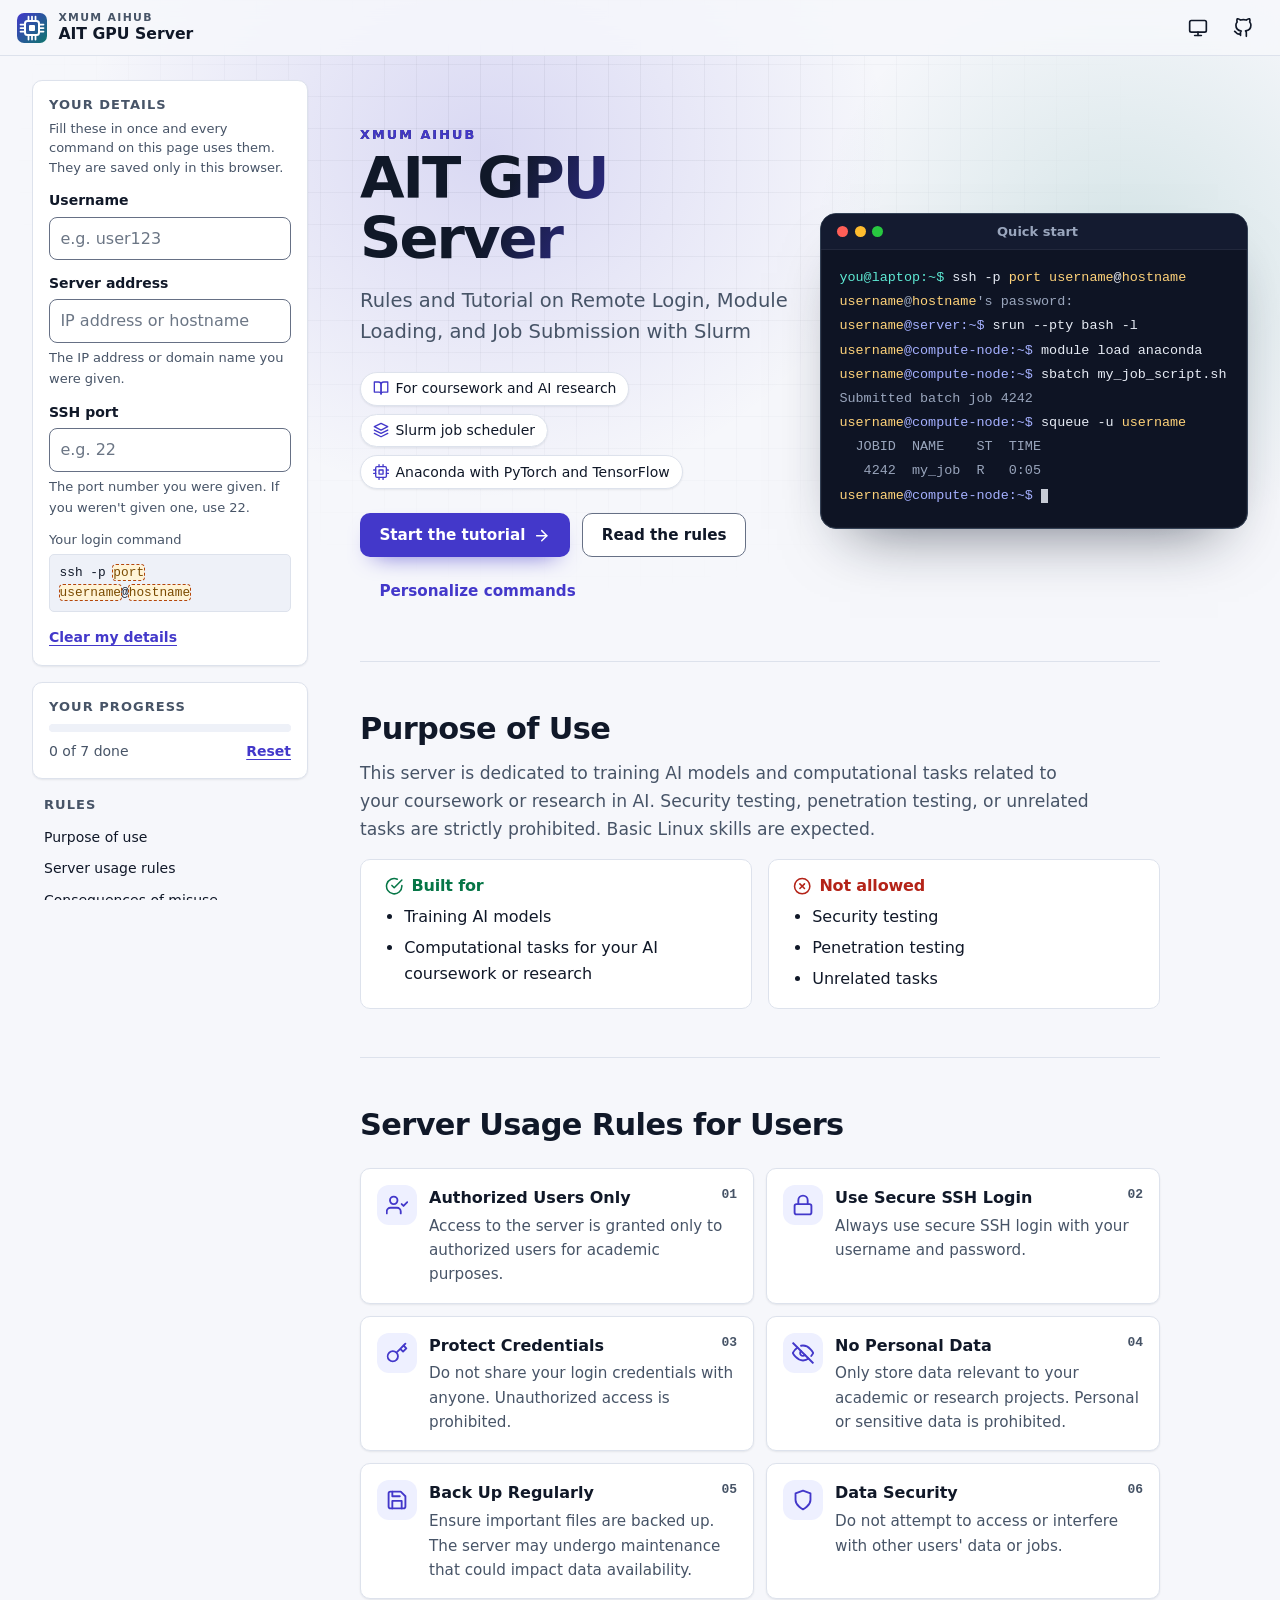
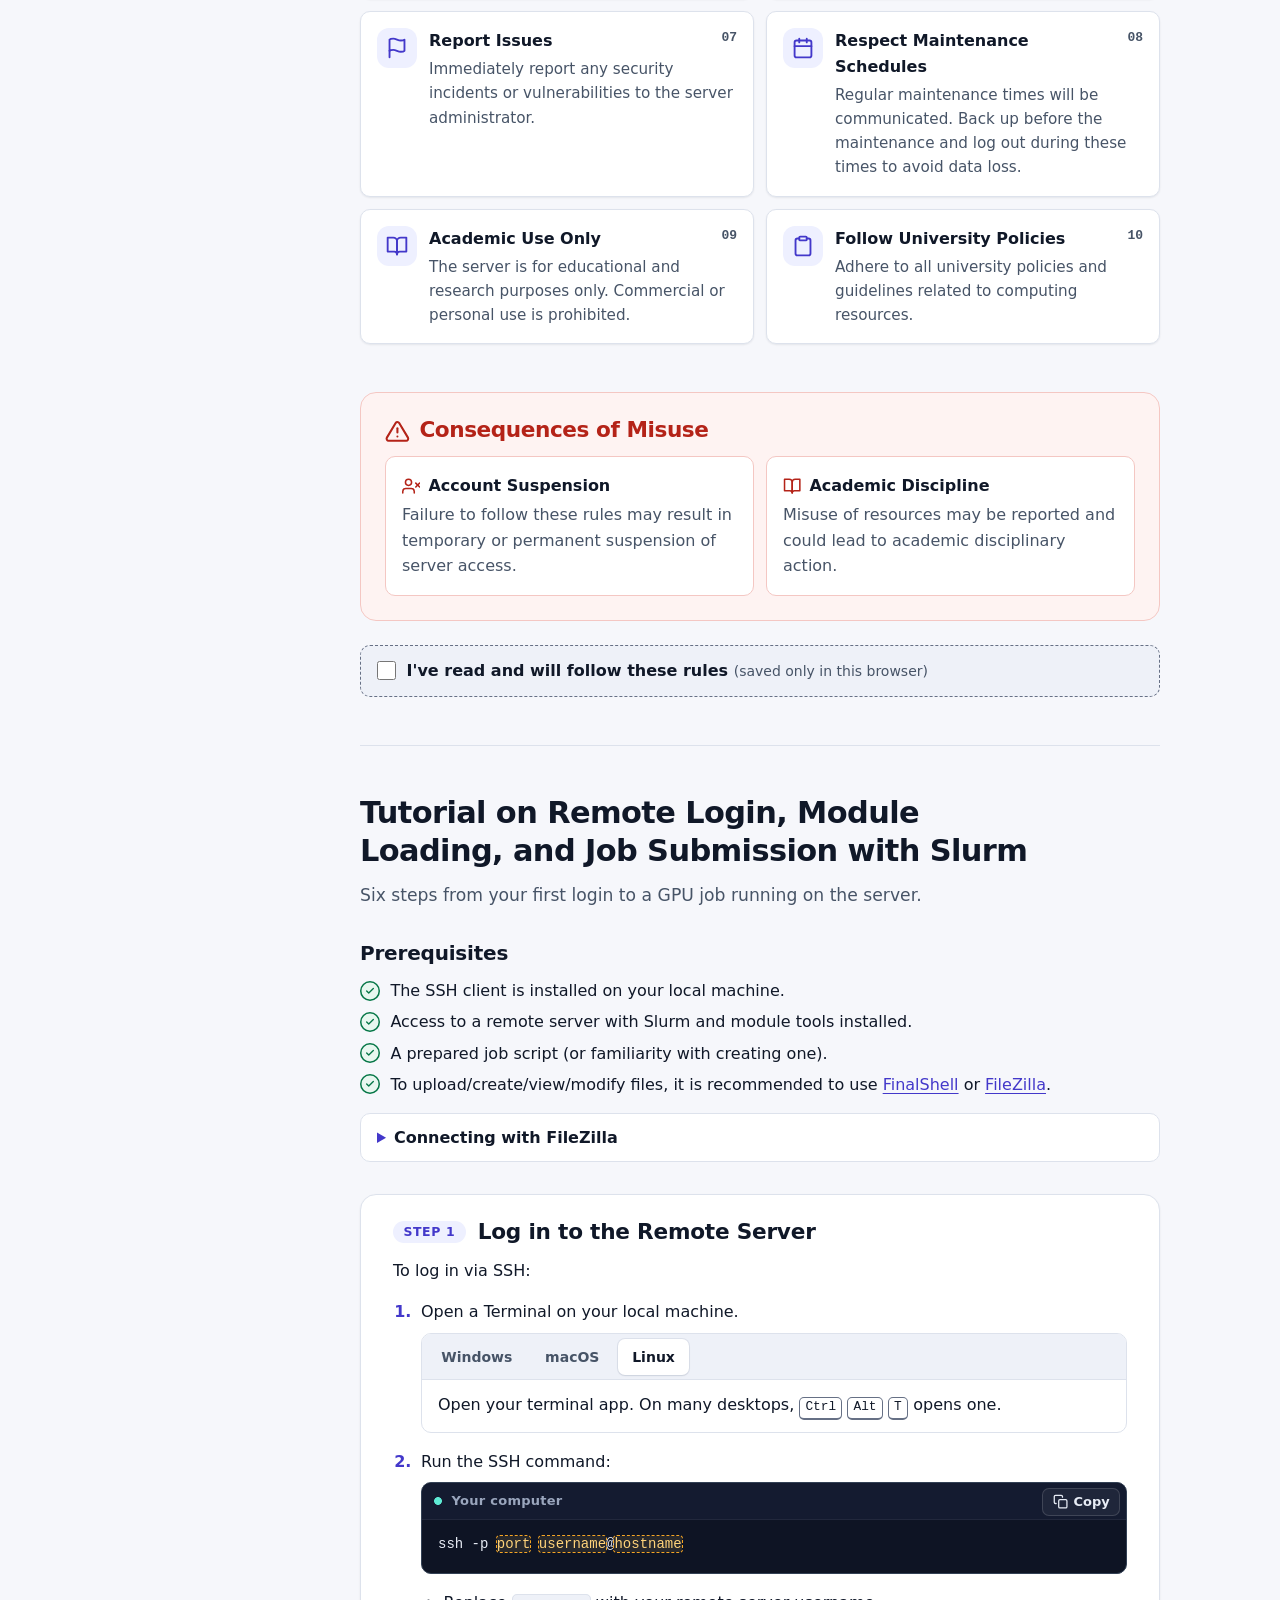
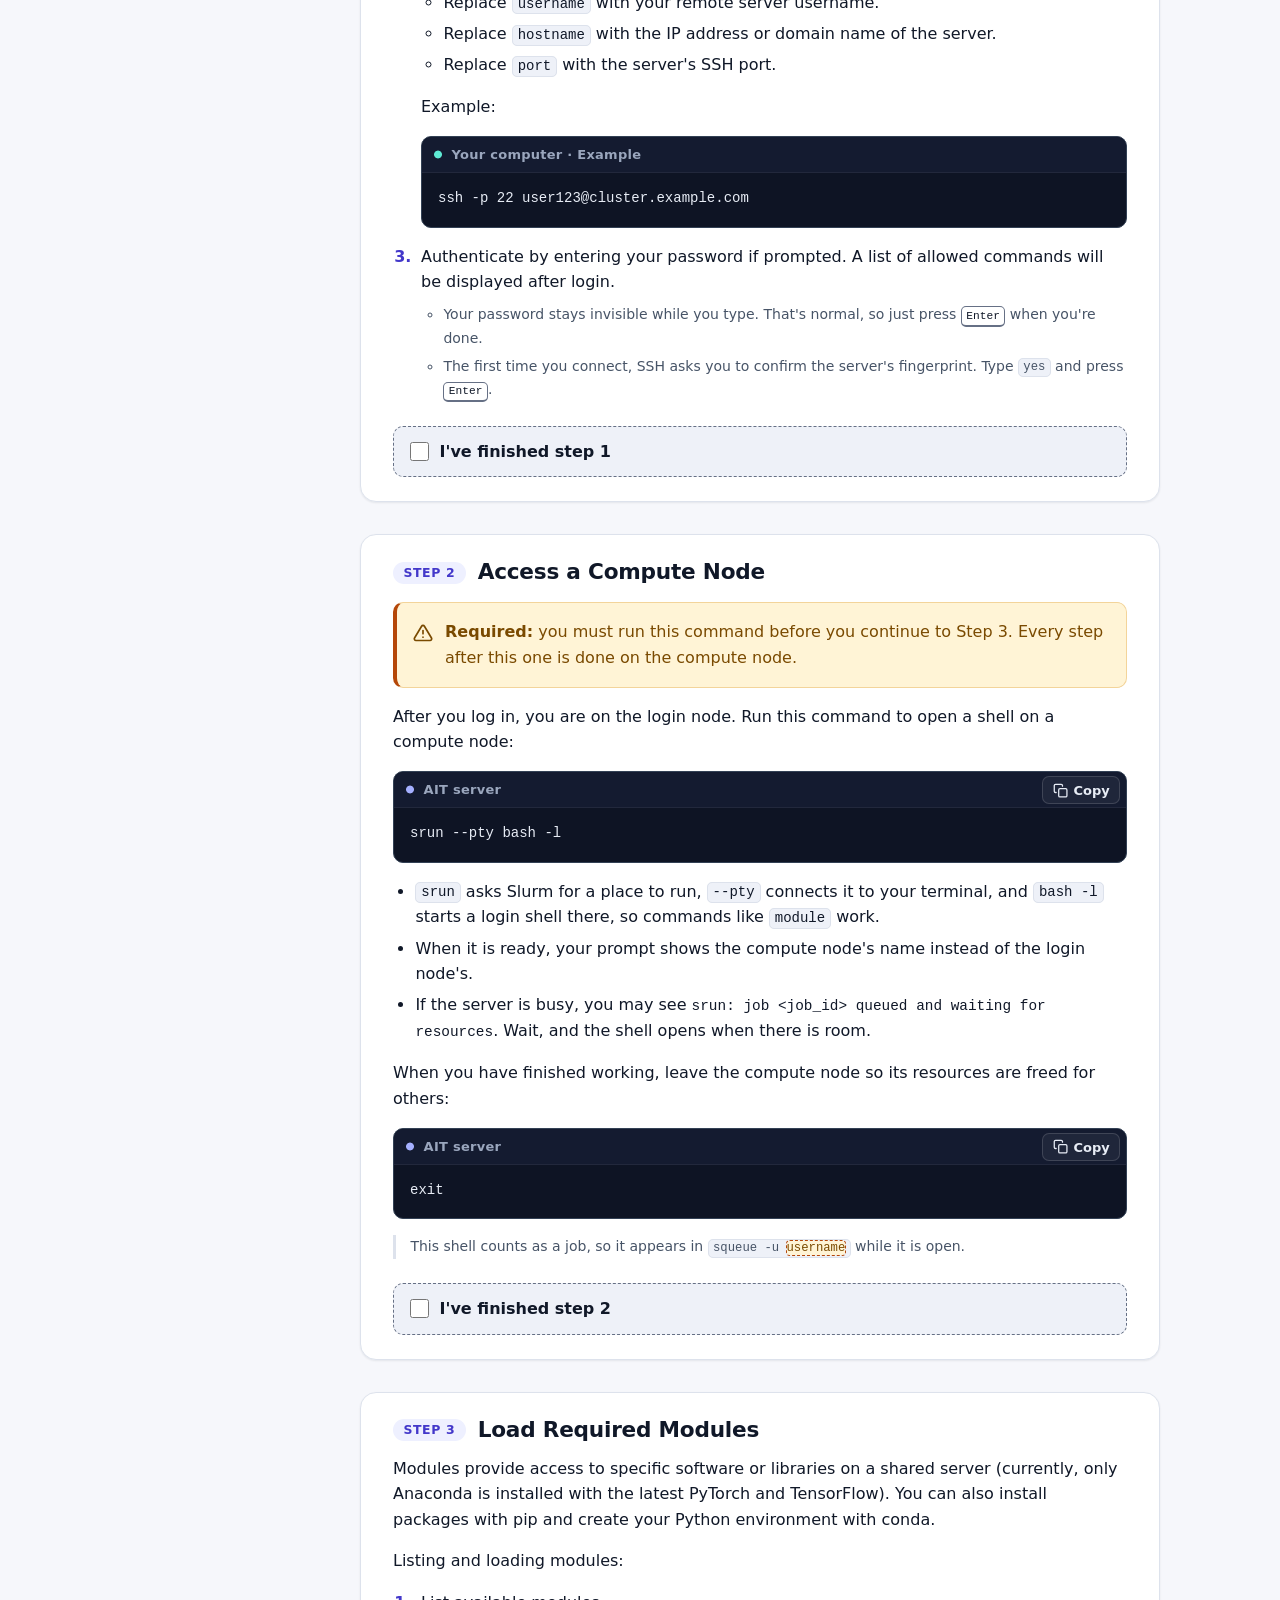
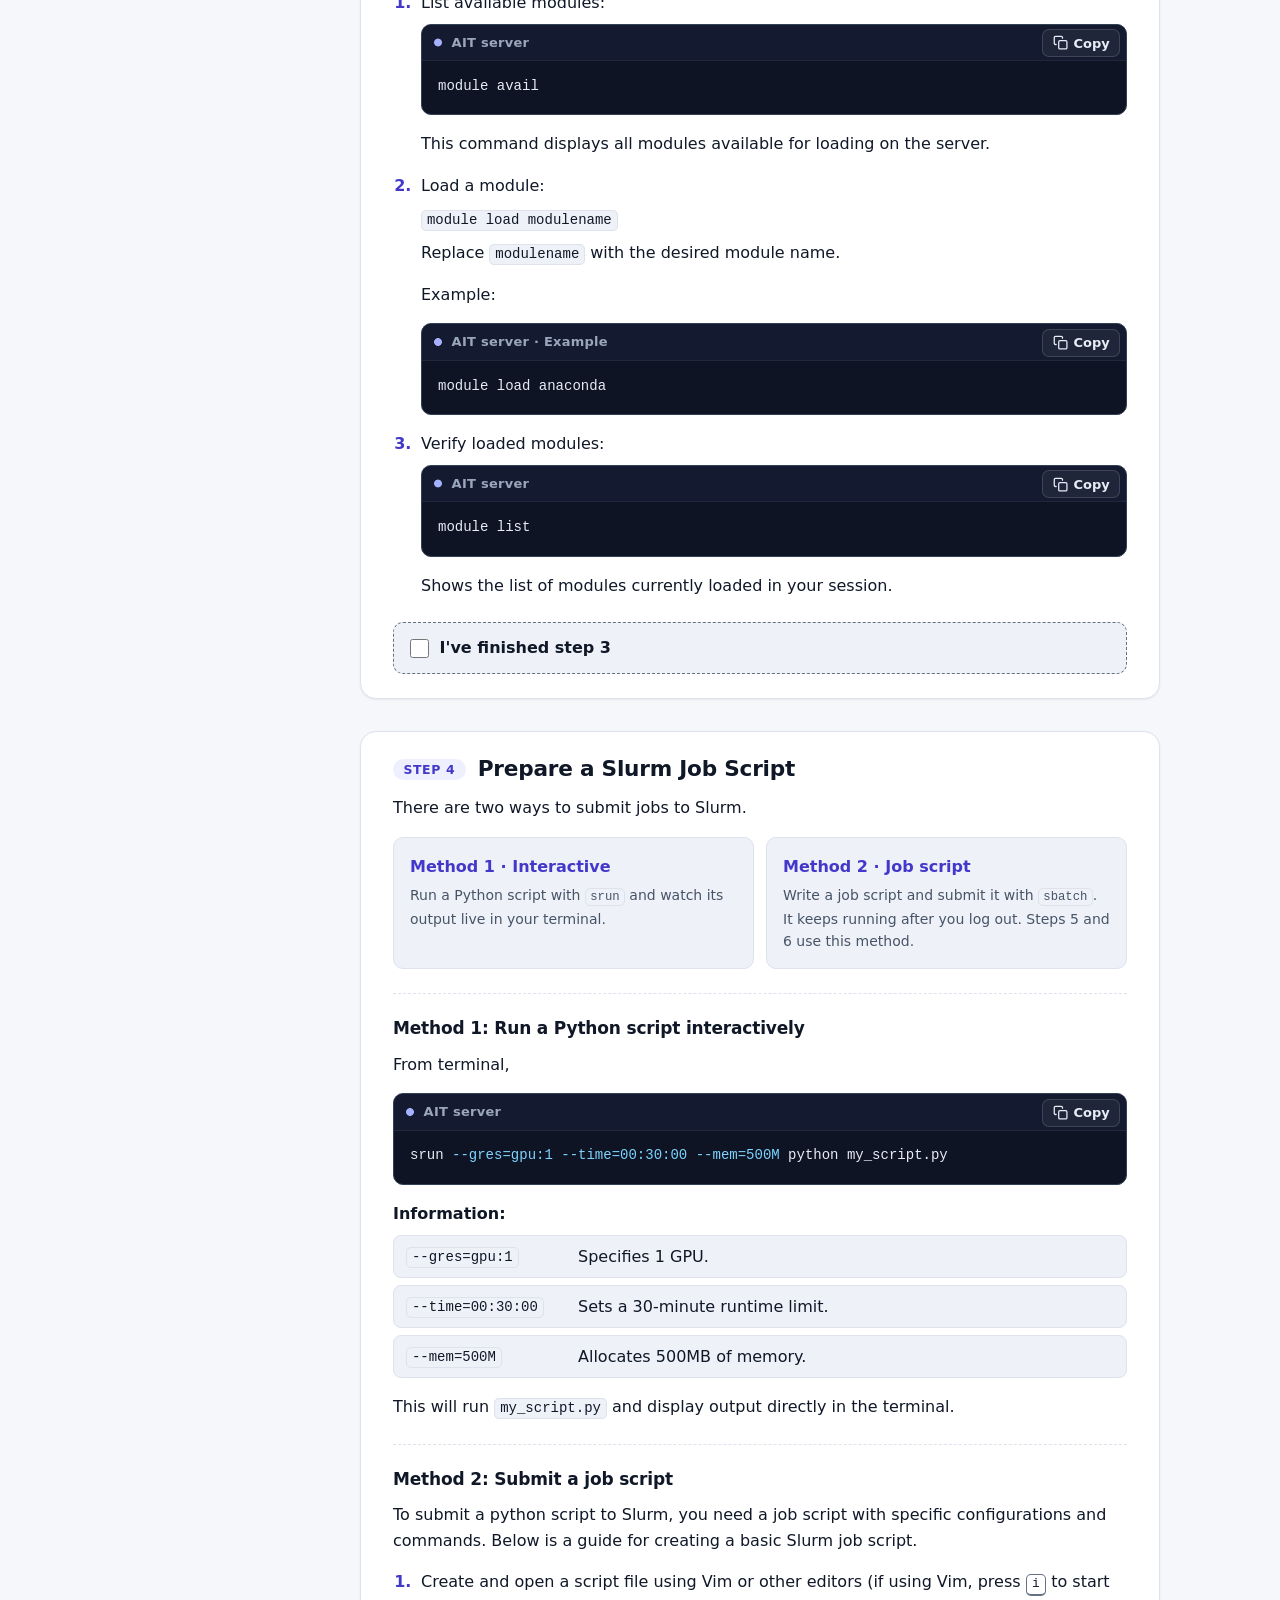
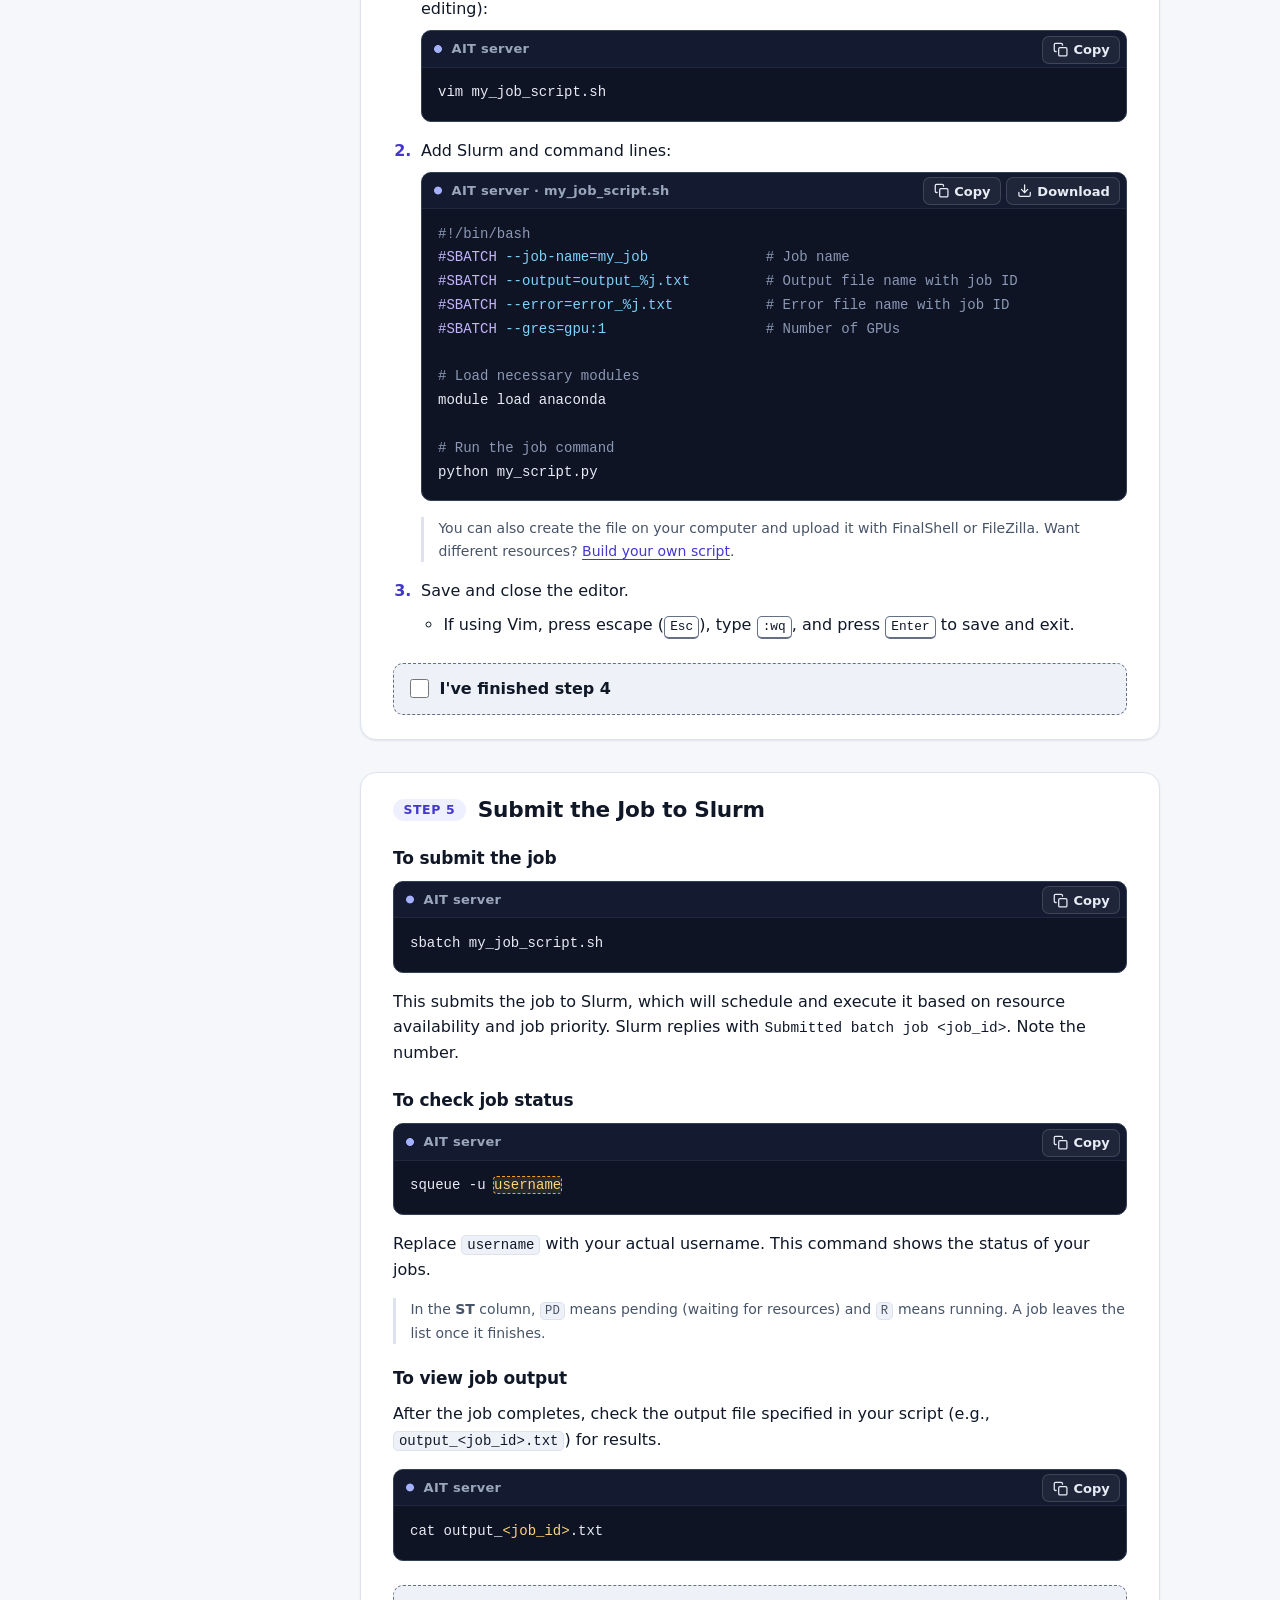
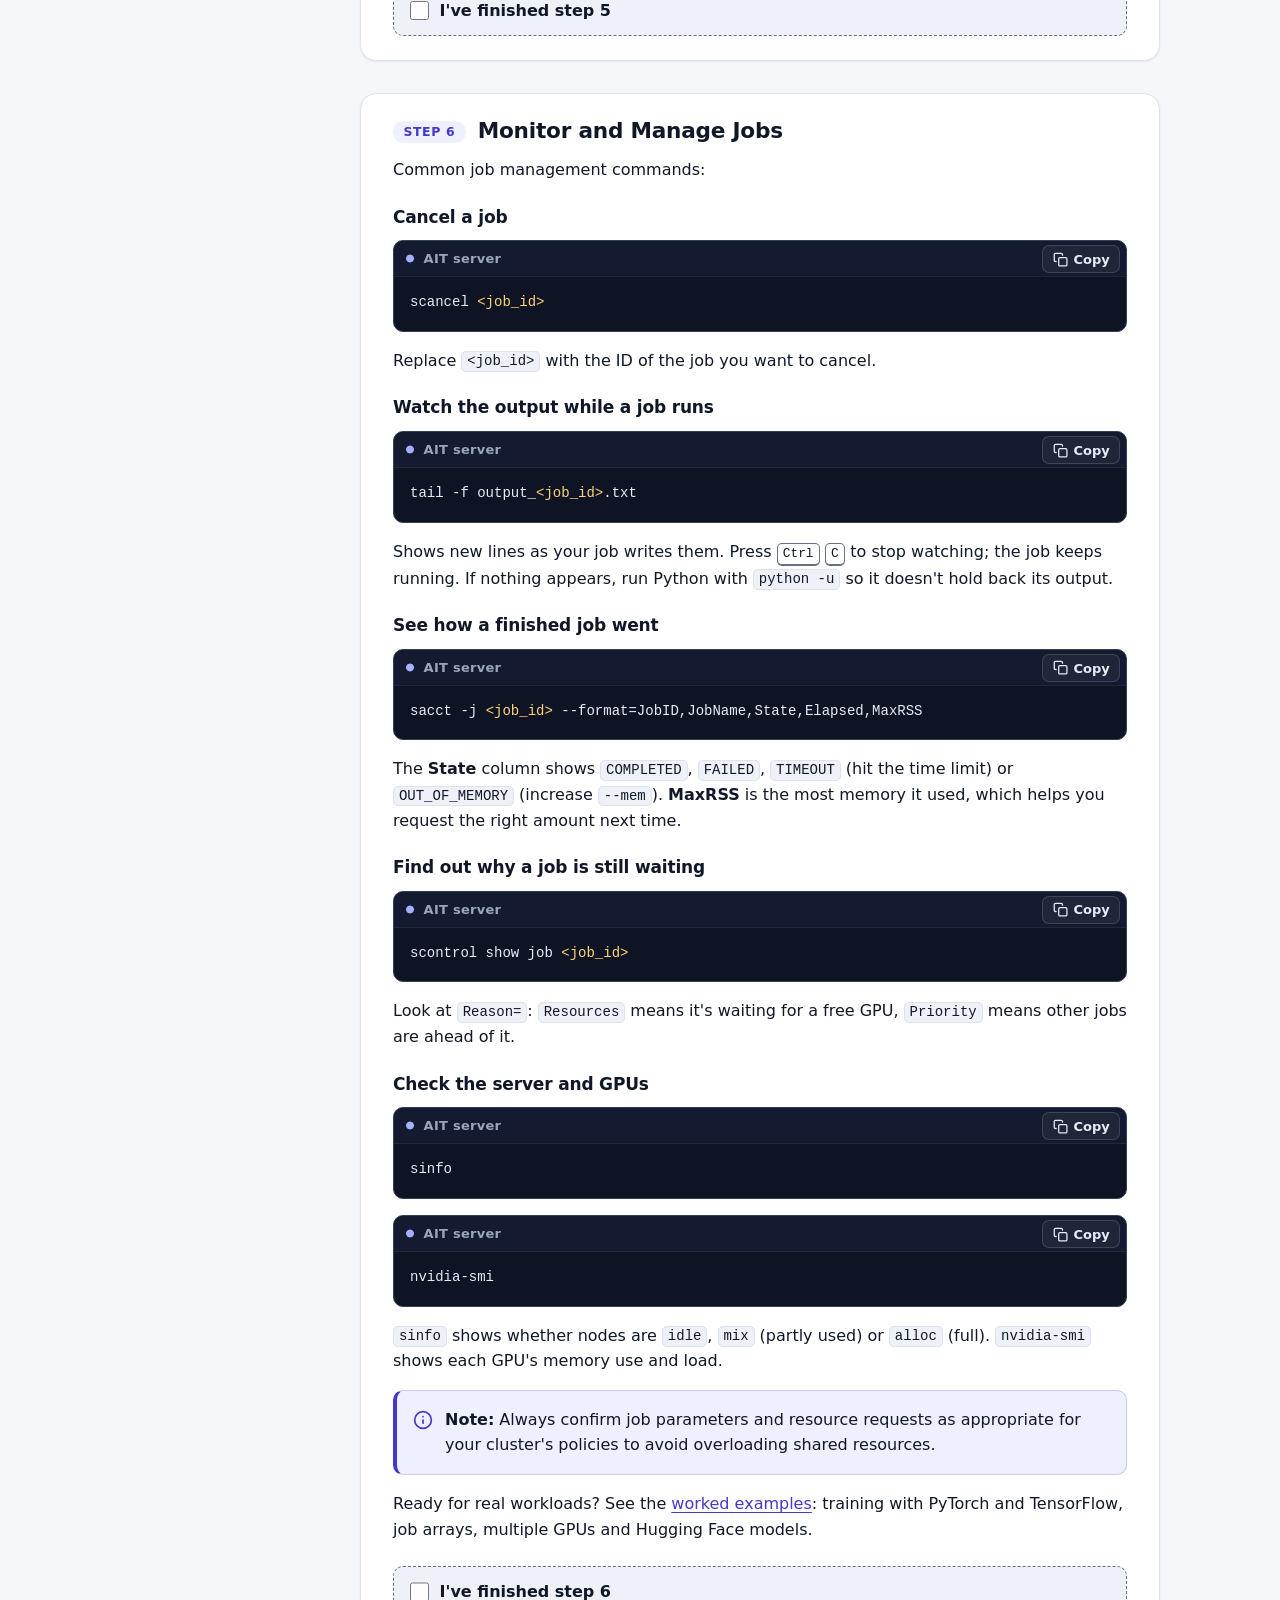
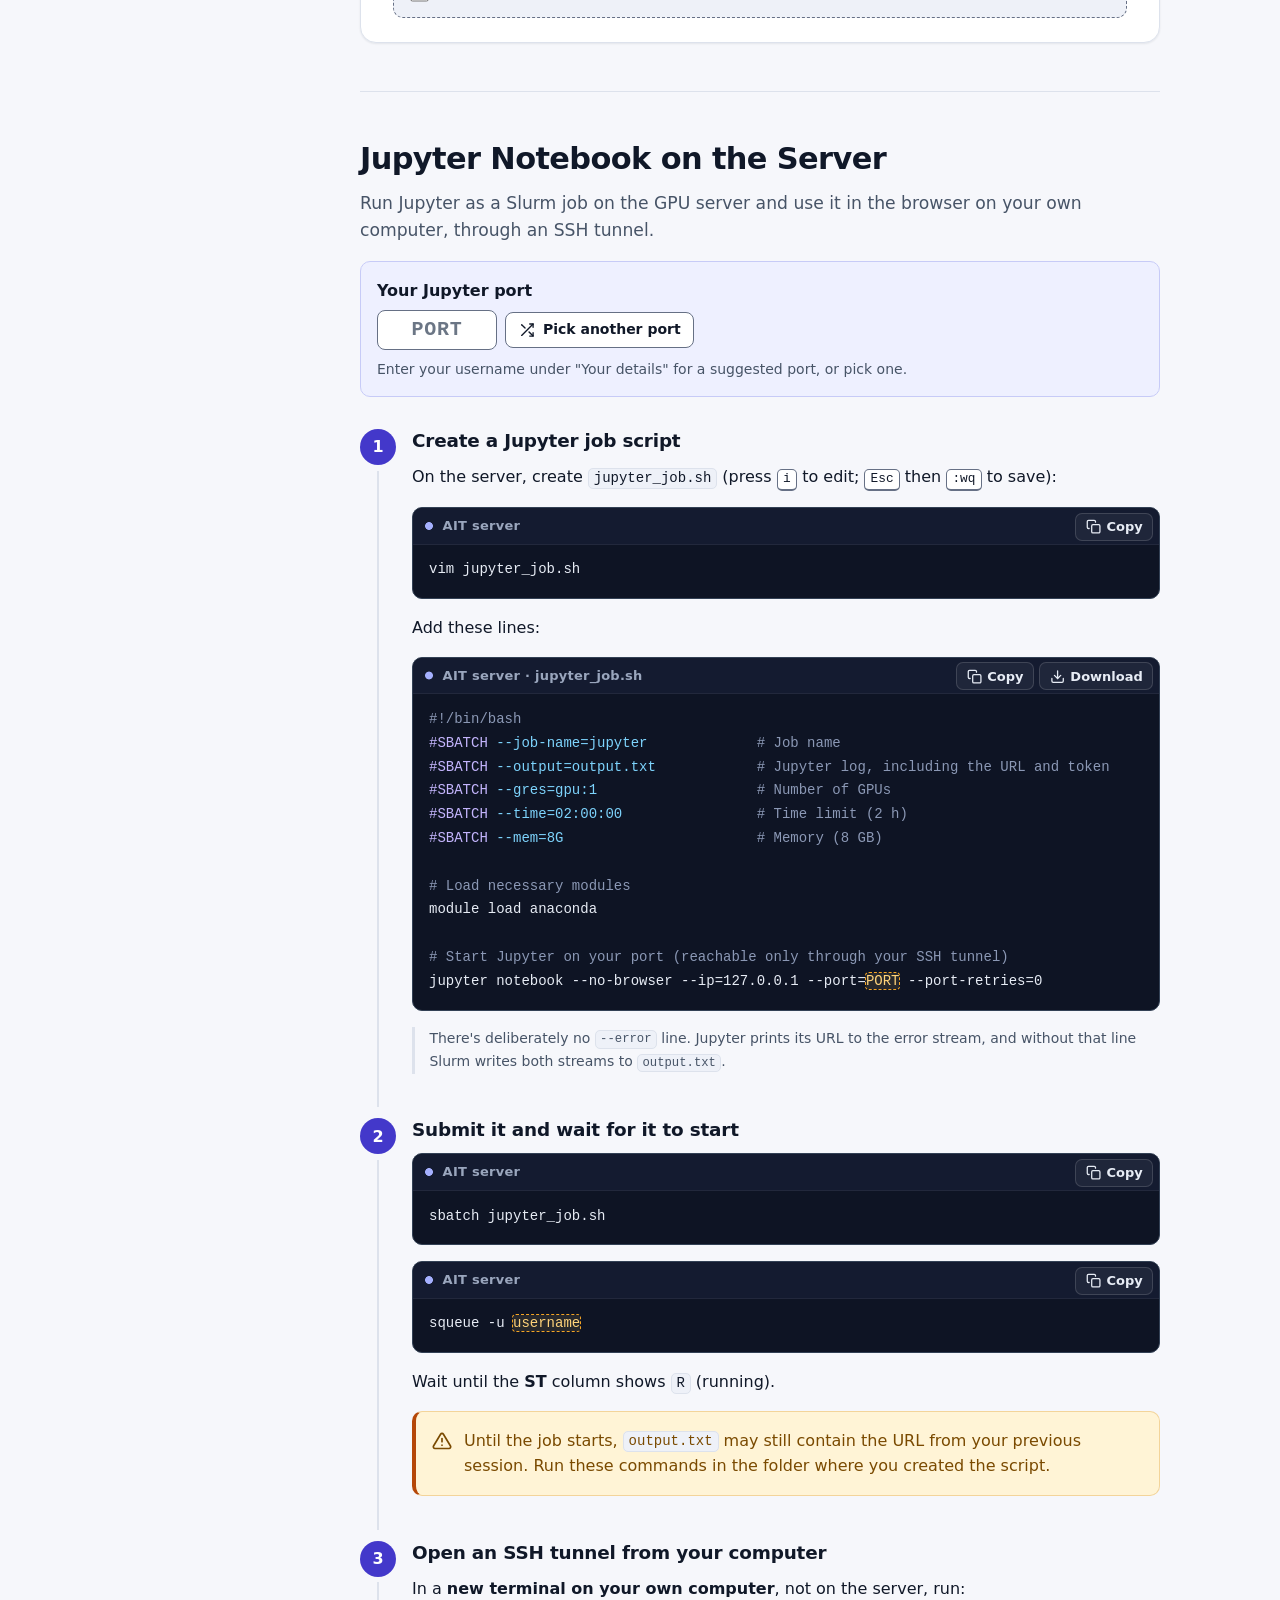
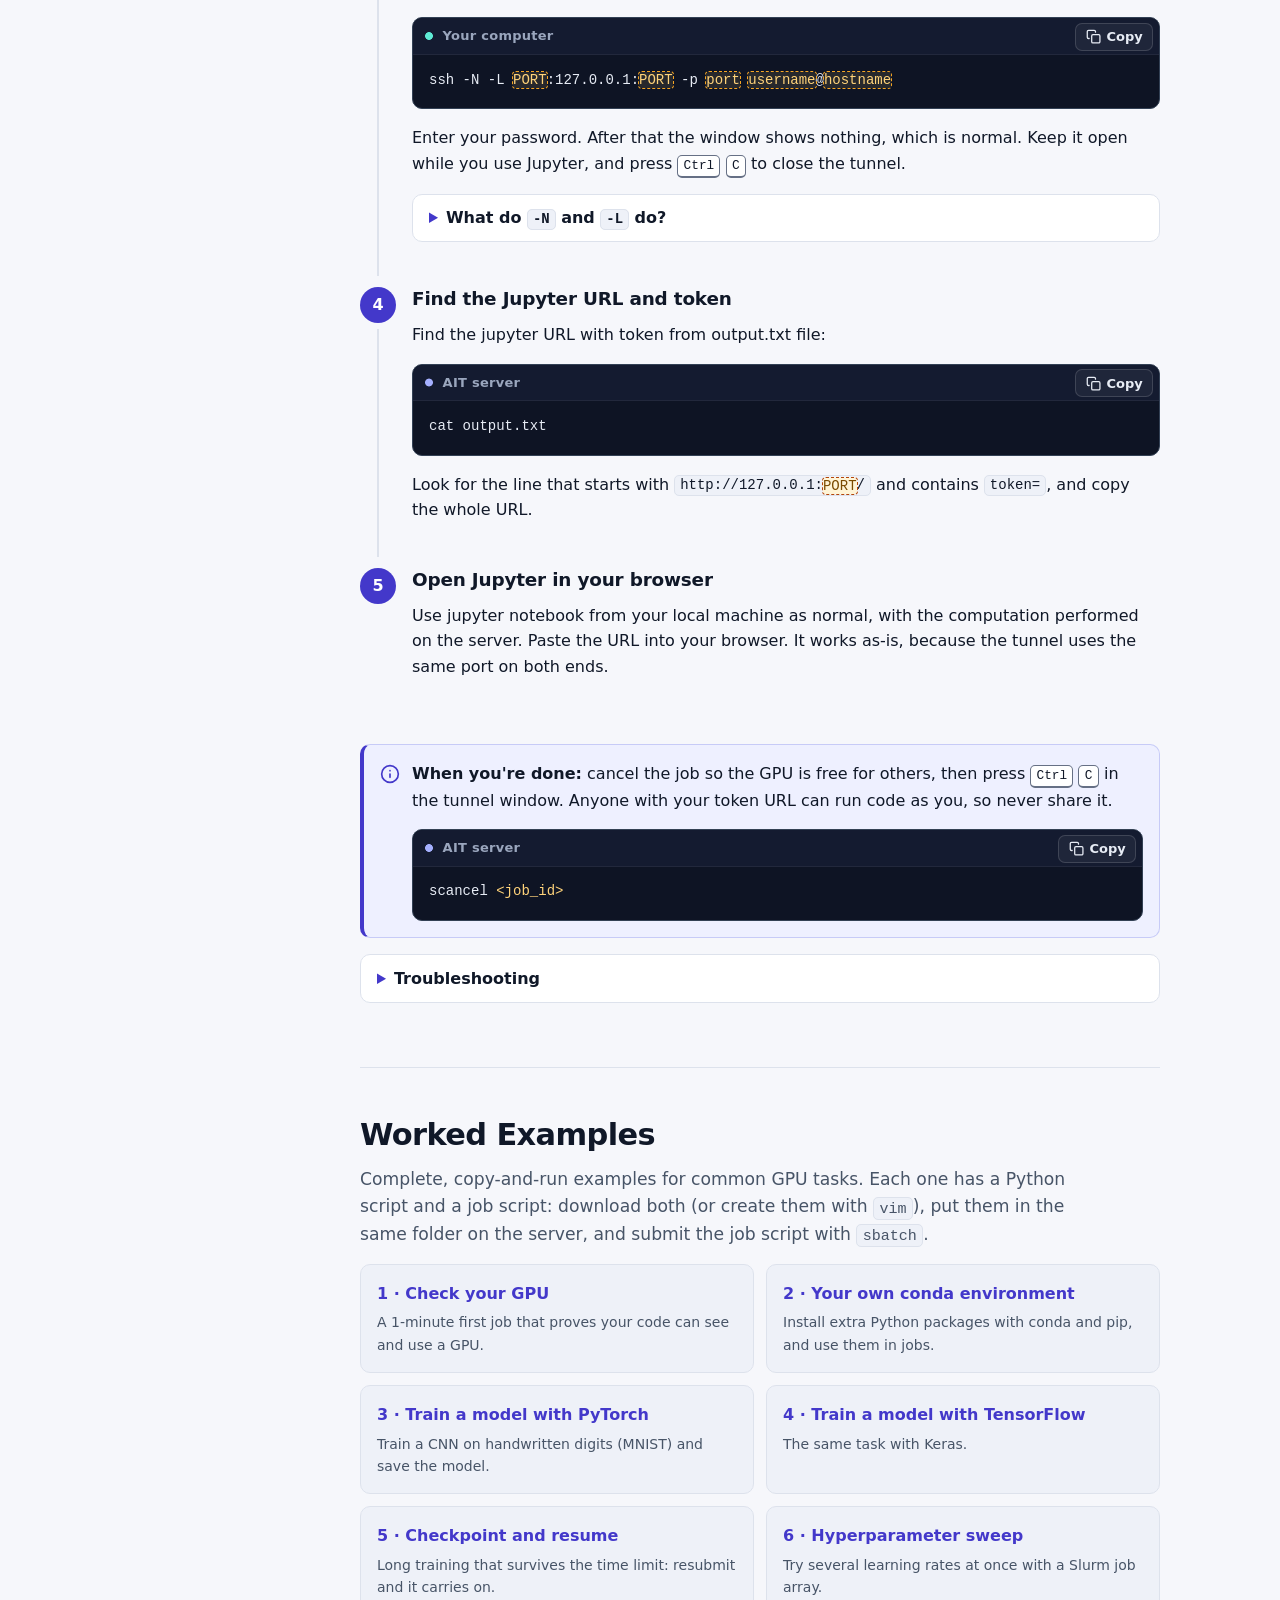
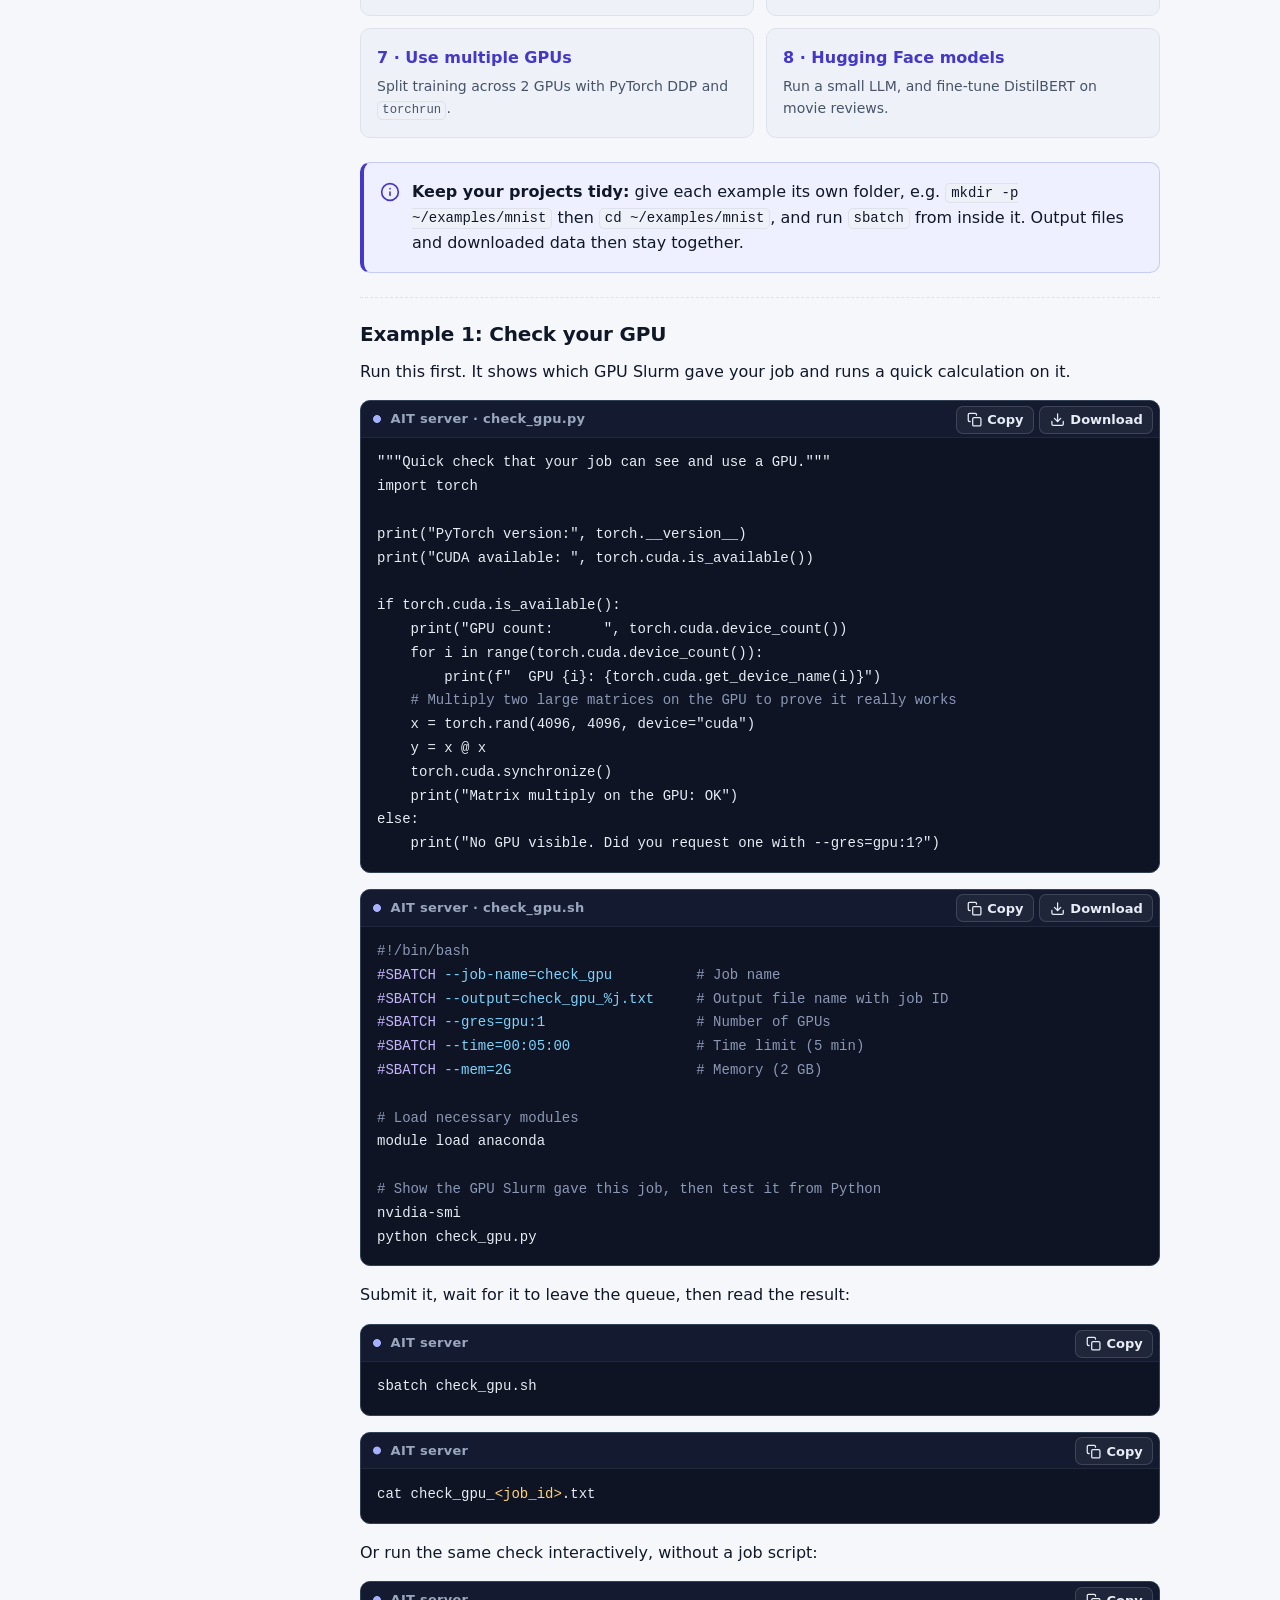
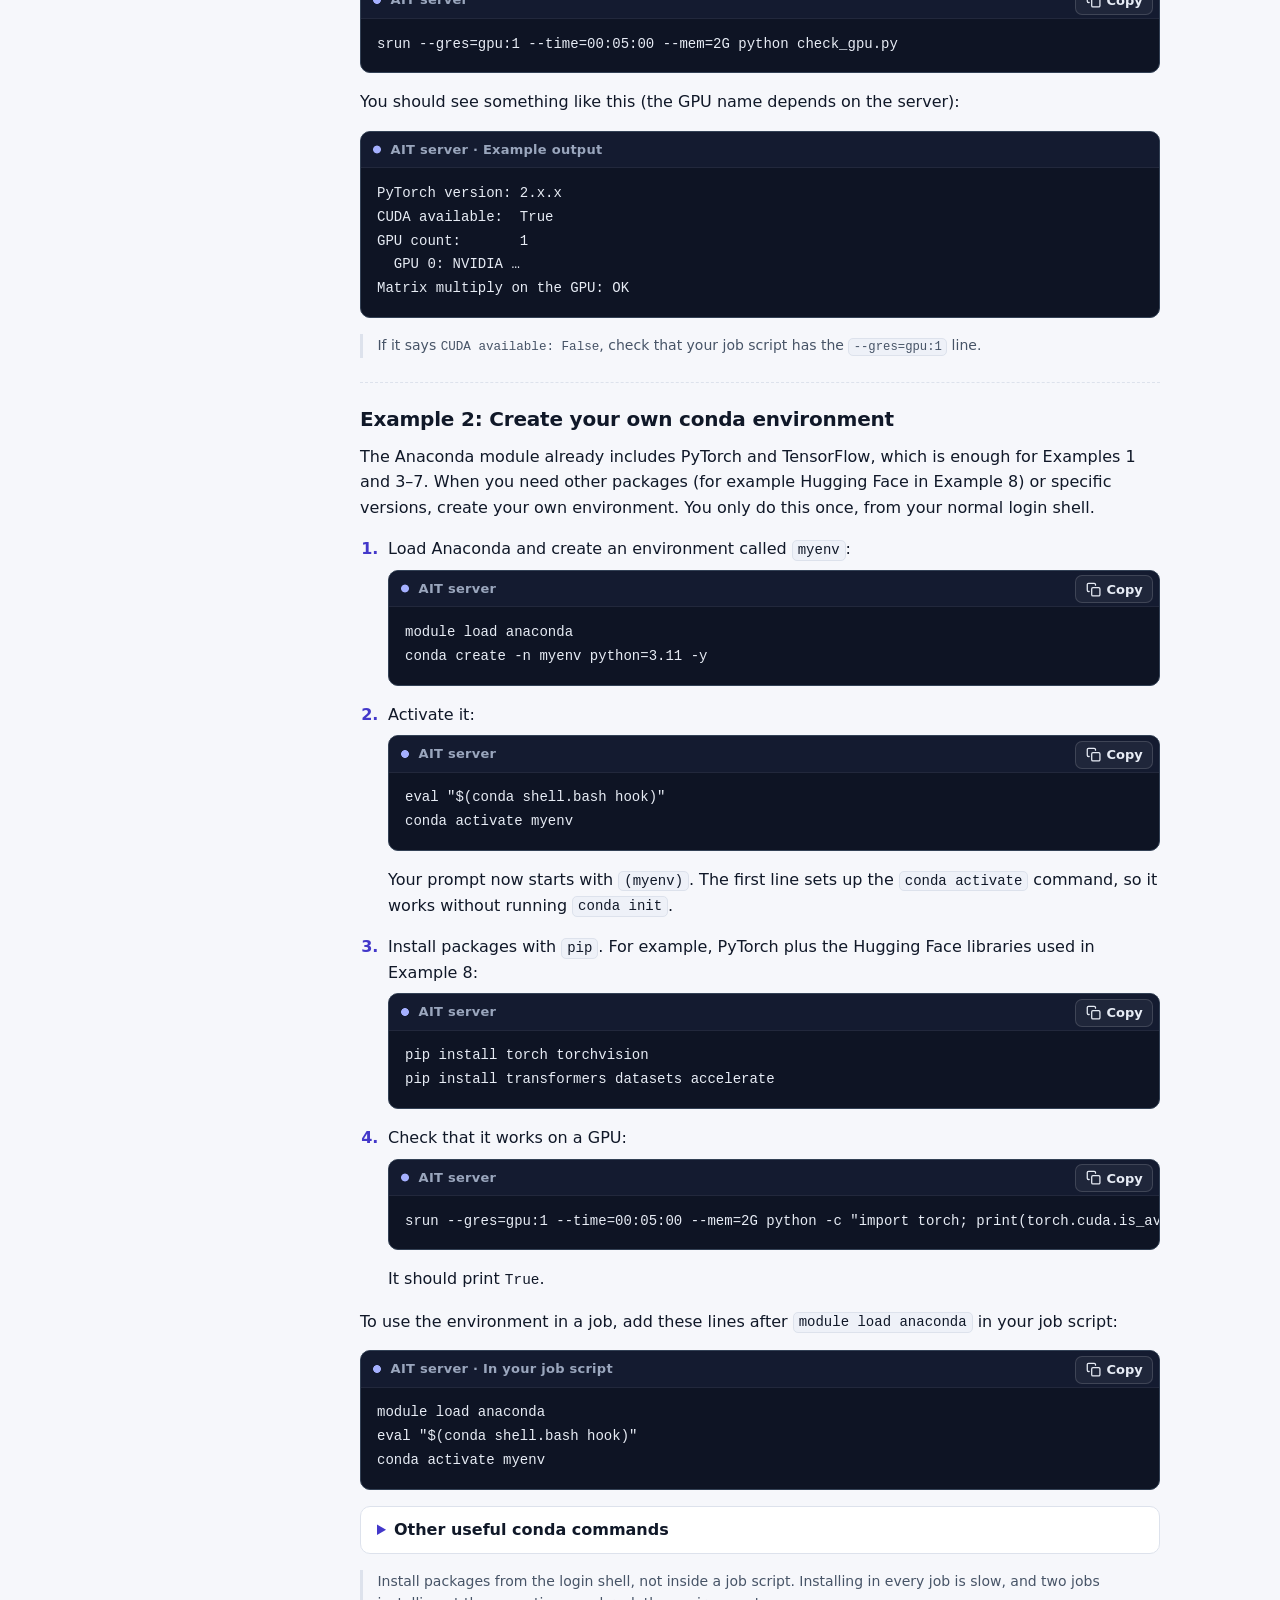
==== commit 0d48eab1: "update instructions" ====
--- a/index.html
+++ b/index.html
@@ -21,7 +21,7 @@
       Put <pre><code> and </code></pre> right against the text, with no newlines inside.
 
     Personalized values
-      <var data-var="username">username</var>   also "hostname" and "jport" (Jupyter port).
+      <var data-var="username">username</var>   also "hostname", "sshport" and "jport" (Jupyter port).
       The text inside is what readers see before they fill in their details, or without JavaScript.
       Placeholders that readers must replace themselves: <var>&lt;job_id&gt;</var>
 
@@ -53,8 +53,8 @@
       } catch (e) {}
     })(document.documentElement);
   </script>
-  <link rel="stylesheet" href="assets/css/site.css?v=20261022">
-  <script src="assets/js/main.js?v=20261022" defer></script>
+  <link rel="stylesheet" href="assets/css/site.css?v=20261022b">
+  <script src="assets/js/main.js?v=20261022b" defer></script>
 </head>
 <body>
   <!-- Icon sprite (Feather icons, MIT licence). Use with <svg class="icon"><use href="#i-name"/></svg>. -->
@@ -146,9 +146,15 @@
             <p id="in-hostname-hint" class="field__hint">The IP address or domain name you were given.</p>
             <p id="in-hostname-msg" class="field__msg" hidden></p>
           </div>
+          <div class="field">
+            <label for="in-sshport">SSH port</label>
+            <input id="in-sshport" data-input="sshport" type="text" inputmode="numeric" maxlength="5" autocomplete="off" spellcheck="false" placeholder="e.g. 22" aria-describedby="in-sshport-hint in-sshport-msg">
+            <p id="in-sshport-hint" class="field__hint">The port number you were given. If you weren't given one, use 22.</p>
+            <p id="in-sshport-msg" class="field__msg" hidden></p>
+          </div>
           <div class="details__preview">
             <span class="details__preview-label">Your login command</span>
-            <code>ssh <var data-var="username">username</var>@<var data-var="hostname">hostname</var></code>
+            <code>ssh -p <var data-var="sshport">port</var> <var data-var="username">username</var>@<var data-var="hostname">hostname</var></code>
           </div>
           <button id="details-clear" class="link-btn" type="button">Clear my details</button>
           <p id="storage-note" class="panel__note" hidden>Your browser is blocking storage, so these details will be forgotten when you leave the page.</p>
@@ -156,8 +162,8 @@
 
         <section id="progress" class="panel js-only" aria-labelledby="progress-title">
           <h2 id="progress-title" class="panel__title">Your progress</h2>
-          <progress id="progress-bar" class="progress" max="6" value="0" aria-labelledby="progress-title" aria-describedby="progress-count"></progress>
-          <p class="progress__meta"><span id="progress-count">0 of 6 done</span> <button id="progress-reset" class="link-btn" type="button">Reset</button></p>
+          <progress id="progress-bar" class="progress" max="7" value="0" aria-labelledby="progress-title" aria-describedby="progress-count"></progress>
+          <p class="progress__meta"><span id="progress-count">0 of 7 done</span> <button id="progress-reset" class="link-btn" type="button">Reset</button></p>
         </section>
 
         <nav id="toc" class="toc" aria-label="On this page">
@@ -171,16 +177,18 @@
           <ol class="toc__list" role="list" aria-labelledby="toc-tutorial">
             <li><a href="#prerequisites">Prerequisites</a></li>
             <li><a href="#step-1" data-done-for="step-1"><span class="toc__num" aria-hidden="true">1</span> Log in to the server</a></li>
-            <li><a href="#step-2" data-done-for="step-2"><span class="toc__num" aria-hidden="true">2</span> Load modules</a></li>
-            <li><a href="#step-3" data-done-for="step-3"><span class="toc__num" aria-hidden="true">3</span> Prepare a job script</a></li>
-            <li><a href="#step-4" data-done-for="step-4"><span class="toc__num" aria-hidden="true">4</span> Submit the job</a></li>
-            <li><a href="#step-5" data-done-for="step-5"><span class="toc__num" aria-hidden="true">5</span> Monitor and manage jobs</a></li>
+            <li><a href="#step-2" data-done-for="step-2"><span class="toc__num" aria-hidden="true">2</span> Access a compute node</a></li>
+            <li><a href="#step-3" data-done-for="step-3"><span class="toc__num" aria-hidden="true">3</span> Load modules</a></li>
+            <li><a href="#step-4" data-done-for="step-4"><span class="toc__num" aria-hidden="true">4</span> Prepare a job script</a></li>
+            <li><a href="#step-5" data-done-for="step-5"><span class="toc__num" aria-hidden="true">5</span> Submit the job</a></li>
+            <li><a href="#step-6" data-done-for="step-6"><span class="toc__num" aria-hidden="true">6</span> Monitor and manage jobs</a></li>
           </ol>
           <p class="toc__group" id="toc-extras">Extras</p>
           <ul class="toc__list" role="list" aria-labelledby="toc-extras">
             <!-- BEGIN JUPYTER (contents entry) -->
             <li><a href="#jupyter">Jupyter Notebook</a></li>
             <!-- END JUPYTER (contents entry) -->
+            <li><a href="#examples">Worked examples</a></li>
             <li class="js-only"><a href="#builder">Job script builder</a></li>
             <li class="js-only"><a href="#cheatsheet">Command cheat sheet</a></li>
           </ul>
@@ -214,17 +222,18 @@
             <span class="terminal__dots"><i></i><i></i><i></i></span>
             <span class="terminal__title">Quick start</span>
           </div>
-          <figcaption id="terminal-caption" class="visually-hidden">Quick start: log in from your computer, then load Anaconda, submit a job and check its status on the server.</figcaption>
+          <figcaption id="terminal-caption" class="visually-hidden">Quick start: log in from your computer, open a shell on a compute node, then load Anaconda, submit a job and check its status.</figcaption>
           <div class="terminal__body">
-            <span class="terminal__line" style="--i:0"><span class="terminal__prompt terminal__prompt--local" aria-hidden="true">you@laptop:~$</span> ssh <var data-var="username">username</var>@<var data-var="hostname">hostname</var></span>
+            <span class="terminal__line" style="--i:0"><span class="terminal__prompt terminal__prompt--local" aria-hidden="true">you@laptop:~$</span> ssh -p <var data-var="sshport">port</var> <var data-var="username">username</var>@<var data-var="hostname">hostname</var></span>
             <span class="terminal__line terminal__out" style="--i:1"><var data-var="username">username</var>@<var data-var="hostname">hostname</var>'s password:</span>
-            <span class="terminal__line" style="--i:2"><span class="terminal__prompt" aria-hidden="true"><var data-var="username">username</var>@server:~$</span> module load anaconda</span>
-            <span class="terminal__line" style="--i:3"><span class="terminal__prompt" aria-hidden="true"><var data-var="username">username</var>@server:~$</span> sbatch my_job_script.sh</span>
-            <span class="terminal__line terminal__out" style="--i:4">Submitted batch job 4242</span>
-            <span class="terminal__line" style="--i:5"><span class="terminal__prompt" aria-hidden="true"><var data-var="username">username</var>@server:~$</span> squeue -u <var data-var="username">username</var></span>
-            <span class="terminal__line terminal__out" style="--i:6">  JOBID  NAME    ST  TIME</span>
-            <span class="terminal__line terminal__out" style="--i:7">   4242  my_job  R   0:05</span>
-            <span class="terminal__line" style="--i:8"><span class="terminal__prompt" aria-hidden="true"><var data-var="username">username</var>@server:~$</span> <span class="terminal__cursor" aria-hidden="true"></span></span>
+            <span class="terminal__line" style="--i:2"><span class="terminal__prompt" aria-hidden="true"><var data-var="username">username</var>@server:~$</span> srun --pty bash -l</span>
+            <span class="terminal__line" style="--i:3"><span class="terminal__prompt" aria-hidden="true"><var data-var="username">username</var>@compute-node:~$</span> module load anaconda</span>
+            <span class="terminal__line" style="--i:4"><span class="terminal__prompt" aria-hidden="true"><var data-var="username">username</var>@compute-node:~$</span> sbatch my_job_script.sh</span>
+            <span class="terminal__line terminal__out" style="--i:5">Submitted batch job 4242</span>
+            <span class="terminal__line" style="--i:6"><span class="terminal__prompt" aria-hidden="true"><var data-var="username">username</var>@compute-node:~$</span> squeue -u <var data-var="username">username</var></span>
+            <span class="terminal__line terminal__out" style="--i:7">  JOBID  NAME    ST  TIME</span>
+            <span class="terminal__line terminal__out" style="--i:8">   4242  my_job  R   0:05</span>
+            <span class="terminal__line" style="--i:9"><span class="terminal__prompt" aria-hidden="true"><var data-var="username">username</var>@compute-node:~$</span> <span class="terminal__cursor" aria-hidden="true"></span></span>
           </div>
         </figure>
       </section>
@@ -327,7 +336,7 @@
 
       <section id="tutorial" class="section" aria-labelledby="tutorial-title">
         <h2 id="tutorial-title">Tutorial on Remote Login, Module Loading, and Job Submission with Slurm</h2>
-        <p class="section__lead">Five steps from your first login to a GPU job running on the server.</p>
+        <p class="section__lead">Six steps from your first login to a GPU job running on the server.</p>
 
         <section id="prerequisites" class="subsection" data-label="Prerequisites" aria-labelledby="prerequisites-title">
           <h3 id="prerequisites-title">Prerequisites</h3>
@@ -339,7 +348,7 @@
           </ul>
           <details class="explain">
             <summary>Connecting with FileZilla</summary>
-            <p>Use Host <code>sftp://<var data-var="hostname">hostname</var></code>, Username <code><var data-var="username">username</var></code>, your server password, and Port <code>22</code>, then click <strong>Quickconnect</strong>.</p>
+            <p>Use Host <code>sftp://<var data-var="hostname">hostname</var></code>, Username <code><var data-var="username">username</var></code>, your server password, and Port <code><var data-var="sshport">port</var></code>, then click <strong>Quickconnect</strong>.</p>
           </details>
         </section>
 
@@ -366,13 +375,14 @@
             </li>
             <li>
               <p>Run the SSH command:</p>
-              <div class="code" data-where="local" data-cheat="Log in to the server" data-keywords="login connect ssh"><pre><code>ssh <var data-var="username">username</var>@<var data-var="hostname">hostname</var></code></pre></div>
+              <div class="code" data-where="local" data-cheat="Log in to the server" data-keywords="login connect ssh"><pre><code>ssh -p <var data-var="sshport">port</var> <var data-var="username">username</var>@<var data-var="hostname">hostname</var></code></pre></div>
               <ul>
                 <li>Replace <code>username</code> with your remote server username.</li>
                 <li>Replace <code>hostname</code> with the IP address or domain name of the server.</li>
+                <li>Replace <code>port</code> with the server's SSH port.</li>
               </ul>
               <p>Example:</p>
-              <div class="code" data-where="local" data-title="Example" data-copy="false"><pre><code>ssh user123@cluster.example.com</code></pre></div>
+              <div class="code" data-where="local" data-title="Example" data-copy="false"><pre><code>ssh -p 22 user123@cluster.example.com</code></pre></div>
             </li>
             <li>
               <p>Authenticate by entering your password if prompted. A list of allowed commands will be displayed after login.</p>
@@ -388,7 +398,28 @@
         </section>
 
         <section id="step-2" class="step" data-label="Step 2" aria-labelledby="step-2-title">
-          <h3 id="step-2-title" class="step__title"><span class="step__kicker">Step 2<span class="visually-hidden">:</span></span> Load Required Modules</h3>
+          <h3 id="step-2-title" class="step__title"><span class="step__kicker">Step 2<span class="visually-hidden">:</span></span> Access a Compute Node</h3>
+          <div class="callout callout--warn" role="note">
+            <svg class="icon callout__icon" aria-hidden="true" focusable="false"><use href="#i-alert-triangle"/></svg>
+            <p><strong>Required:</strong> you must run this command before you continue to Step 3. Every step after this one is done on the compute node.</p>
+          </div>
+          <p>After you log in, you are on the login node. Run this command to open a shell on a compute node:</p>
+          <div class="code" data-where="server" data-cheat="Open a shell on a compute node (required after login)" data-keywords="srun pty bash compute node interactive shell login"><pre><code>srun --pty bash -l</code></pre></div>
+          <ul>
+            <li><code>srun</code> asks Slurm for a place to run, <code>--pty</code> connects it to your terminal, and <code>bash -l</code> starts a login shell there, so commands like <code>module</code> work.</li>
+            <li>When it is ready, your prompt shows the compute node's name instead of the login node's.</li>
+            <li>If the server is busy, you may see <samp>srun: job <var>&lt;job_id&gt;</var> queued and waiting for resources</samp>. Wait, and the shell opens when there is room.</li>
+          </ul>
+          <p>When you have finished working, leave the compute node so its resources are freed for others:</p>
+          <div class="code" data-where="server" data-cheat="Leave the compute node" data-keywords="exit leave compute node logout"><pre><code>exit</code></pre></div>
+          <p class="tip">This shell counts as a job, so it appears in <code>squeue -u <var data-var="username">username</var></code> while it is open.</p>
+          <p class="done js-only">
+            <label class="check"><input type="checkbox" data-done="step-2"> <span>I've finished step 2</span></label>
+          </p>
+        </section>
+
+        <section id="step-3" class="step" data-label="Step 3" aria-labelledby="step-3-title">
+          <h3 id="step-3-title" class="step__title"><span class="step__kicker">Step 3<span class="visually-hidden">:</span></span> Load Required Modules</h3>
           <p>Modules provide access to specific software or libraries on a shared server (currently, only Anaconda is installed with the latest PyTorch and TensorFlow). You can also install packages with pip and create your Python environment with conda.</p>
           <p>Listing and loading modules:</p>
           <ol class="steps-list">
@@ -411,12 +442,12 @@
             </li>
           </ol>
           <p class="done js-only">
-            <label class="check"><input type="checkbox" data-done="step-2"> <span>I've finished step 2</span></label>
+            <label class="check"><input type="checkbox" data-done="step-3"> <span>I've finished step 3</span></label>
           </p>
         </section>
 
-        <section id="step-3" class="step" data-label="Step 3" aria-labelledby="step-3-title">
-          <h3 id="step-3-title" class="step__title"><span class="step__kicker">Step 3<span class="visually-hidden">:</span></span> Prepare a Slurm Job Script</h3>
+        <section id="step-4" class="step" data-label="Step 4" aria-labelledby="step-4-title">
+          <h3 id="step-4-title" class="step__title"><span class="step__kicker">Step 4<span class="visually-hidden">:</span></span> Prepare a Slurm Job Script</h3>
           <p>There are two ways to submit jobs to Slurm.</p>
           <div class="method-picker">
             <a class="method-card" href="#method-1">
@@ -425,11 +456,11 @@
             </a>
             <a class="method-card" href="#method-2">
               <span class="method-card__title">Method 2 · Job script</span>
-              <span class="method-card__text">Write a job script and submit it with <code>sbatch</code>. It keeps running after you log out. Steps 4 and 5 use this method.</span>
+              <span class="method-card__text">Write a job script and submit it with <code>sbatch</code>. It keeps running after you log out. Steps 5 and 6 use this method.</span>
             </a>
           </div>
 
-          <section id="method-1" class="method" data-label="Step 3 · Method 1" aria-labelledby="method-1-title">
+          <section id="method-1" class="method" data-label="Step 4 · Method 1" aria-labelledby="method-1-title">
             <h4 id="method-1-title">Method 1: Run a Python script interactively</h4>
             <p>From terminal,</p>
             <div class="code" data-where="server" data-cheat="Run a Python script interactively on 1 GPU" data-keywords="srun interactive gpu run"><pre><code>srun <span class="flag" data-flag="gres">--gres=gpu:1</span> <span class="flag" data-flag="time">--time=00:30:00</span> <span class="flag" data-flag="mem">--mem=500M</span> python my_script.py</code></pre></div>
@@ -442,7 +473,7 @@
             <p>This will run <code>my_script.py</code> and display output directly in the terminal.</p>
           </section>
 
-          <section id="method-2" class="method" data-label="Step 3 · Method 2" aria-labelledby="method-2-title">
+          <section id="method-2" class="method" data-label="Step 4 · Method 2" aria-labelledby="method-2-title">
             <h4 id="method-2-title">Method 2: Submit a job script</h4>
             <p>To submit a python script to Slurm, you need a job script with specific configurations and commands. Below is a guide for creating a basic Slurm job script.</p>
             <ol class="steps-list">
@@ -474,12 +505,12 @@
             </ol>
           </section>
           <p class="done js-only">
-            <label class="check"><input type="checkbox" data-done="step-3"> <span>I've finished step 3</span></label>
+            <label class="check"><input type="checkbox" data-done="step-4"> <span>I've finished step 4</span></label>
           </p>
         </section>
 
-        <section id="step-4" class="step" data-label="Step 4" aria-labelledby="step-4-title">
-          <h3 id="step-4-title" class="step__title"><span class="step__kicker">Step 4<span class="visually-hidden">:</span></span> Submit the Job to Slurm</h3>
+        <section id="step-5" class="step" data-label="Step 5" aria-labelledby="step-5-title">
+          <h3 id="step-5-title" class="step__title"><span class="step__kicker">Step 5<span class="visually-hidden">:</span></span> Submit the Job to Slurm</h3>
           <h4>To submit the job</h4>
           <div class="code" data-where="server" data-cheat="Submit a job script" data-keywords="sbatch submit batch queue"><pre><code>sbatch my_job_script.sh</code></pre></div>
           <p>This submits the job to Slurm, which will schedule and execute it based on resource availability and job priority. Slurm replies with <samp>Submitted batch job <var>&lt;job_id&gt;</var></samp>. Note the number.</p>
@@ -493,22 +524,36 @@
           <p>After the job completes, check the output file specified in your script (e.g., <code>output_&lt;job_id&gt;.txt</code>) for results.</p>
           <div class="code" data-where="server" data-cheat="Read a job's output file" data-keywords="cat output results log view"><pre><code>cat output_<var>&lt;job_id&gt;</var>.txt</code></pre></div>
           <p class="done js-only">
-            <label class="check"><input type="checkbox" data-done="step-4"> <span>I've finished step 4</span></label>
+            <label class="check"><input type="checkbox" data-done="step-5"> <span>I've finished step 5</span></label>
           </p>
         </section>
 
-        <section id="step-5" class="step" data-label="Step 5" aria-labelledby="step-5-title">
-          <h3 id="step-5-title" class="step__title"><span class="step__kicker">Step 5<span class="visually-hidden">:</span></span> Monitor and Manage Jobs</h3>
+        <section id="step-6" class="step" data-label="Step 6" aria-labelledby="step-6-title">
+          <h3 id="step-6-title" class="step__title"><span class="step__kicker">Step 6<span class="visually-hidden">:</span></span> Monitor and Manage Jobs</h3>
           <p>Common job management commands:</p>
           <h4>Cancel a job</h4>
           <div class="code" data-where="server" data-cheat="Cancel a job" data-keywords="scancel stop kill cancel"><pre><code>scancel <var>&lt;job_id&gt;</var></code></pre></div>
           <p>Replace <code>&lt;job_id&gt;</code> with the ID of the job you want to cancel.</p>
+          <h4>Watch the output while a job runs</h4>
+          <div class="code" data-where="server" data-cheat="Follow a job's output live" data-keywords="tail follow watch live log output"><pre><code>tail -f output_<var>&lt;job_id&gt;</var>.txt</code></pre></div>
+          <p>Shows new lines as your job writes them. Press <kbd>Ctrl</kbd> <kbd>C</kbd> to stop watching; the job keeps running. If nothing appears, run Python with <code>python -u</code> so it doesn't hold back its output.</p>
+          <h4>See how a finished job went</h4>
+          <div class="code" data-where="server" data-cheat="Show the result of a finished job" data-keywords="sacct history state failed timeout memory finished"><pre><code>sacct -j <var>&lt;job_id&gt;</var> --format=JobID,JobName,State,Elapsed,MaxRSS</code></pre></div>
+          <p>The <strong>State</strong> column shows <code>COMPLETED</code>, <code>FAILED</code>, <code>TIMEOUT</code> (hit the time limit) or <code>OUT_OF_MEMORY</code> (increase <code>--mem</code>). <strong>MaxRSS</strong> is the most memory it used, which helps you request the right amount next time.</p>
+          <h4>Find out why a job is still waiting</h4>
+          <div class="code" data-where="server" data-cheat="Show the details of a job" data-keywords="scontrol show job pending reason details"><pre><code>scontrol show job <var>&lt;job_id&gt;</var></code></pre></div>
+          <p>Look at <code>Reason=</code>: <code>Resources</code> means it's waiting for a free GPU, <code>Priority</code> means other jobs are ahead of it.</p>
+          <h4>Check the server and GPUs</h4>
+          <div class="code" data-where="server" data-cheat="Show the state of the server's nodes" data-keywords="sinfo nodes partition idle busy"><pre><code>sinfo</code></pre></div>
+          <div class="code" data-where="server" data-cheat="Show GPU usage and memory" data-keywords="nvidia-smi gpu usage memory utilization"><pre><code>nvidia-smi</code></pre></div>
+          <p><code>sinfo</code> shows whether nodes are <code>idle</code>, <code>mix</code> (partly used) or <code>alloc</code> (full). <code>nvidia-smi</code> shows each GPU's memory use and load.</p>
           <div class="callout callout--note" role="note">
             <svg class="icon callout__icon" aria-hidden="true" focusable="false"><use href="#i-info"/></svg>
             <p><strong>Note:</strong> Always confirm job parameters and resource requests as appropriate for your cluster's policies to avoid overloading shared resources.</p>
           </div>
+          <p>Ready for real workloads? See the <a href="#examples">worked examples</a>: training with PyTorch and TensorFlow, job arrays, multiple GPUs and Hugging Face models.</p>
           <p class="done js-only">
-            <label class="check"><input type="checkbox" data-done="step-5"> <span>I've finished step 5</span></label>
+            <label class="check"><input type="checkbox" data-done="step-6"> <span>I've finished step 6</span></label>
           </p>
         </section>
       </section>
@@ -579,11 +624,11 @@
           <li id="jupyter-tunnel" class="jstep">
             <h3 class="jstep__title">Open an SSH tunnel from your computer</h3>
             <p>In a <strong>new terminal on your own computer</strong>, not on the server, run:</p>
-            <div class="code" data-where="local" data-cheat="Open the SSH tunnel for Jupyter" data-keywords="jupyter tunnel port forward ssh"><pre><code>ssh -N -L <var data-var="jport">PORT</var>:127.0.0.1:<var data-var="jport">PORT</var> <var data-var="username">username</var>@<var data-var="hostname">hostname</var></code></pre></div>
+            <div class="code" data-where="local" data-cheat="Open the SSH tunnel for Jupyter" data-keywords="jupyter tunnel port forward ssh"><pre><code>ssh -N -L <var data-var="jport">PORT</var>:127.0.0.1:<var data-var="jport">PORT</var> -p <var data-var="sshport">port</var> <var data-var="username">username</var>@<var data-var="hostname">hostname</var></code></pre></div>
             <p>Enter your password. After that the window shows nothing, which is normal. Keep it open while you use Jupyter, and press <kbd>Ctrl</kbd> <kbd>C</kbd> to close the tunnel.</p>
             <details class="explain">
               <summary>What do <code>-N</code> and <code>-L</code> do?</summary>
-              <p><code>-L <var data-var="jport">PORT</var>:127.0.0.1:<var data-var="jport">PORT</var></code> forwards that port on your computer to the same port on the server, where Jupyter is listening. <code>-N</code> tells SSH not to open a shell, so it only keeps the tunnel open.</p>
+              <p><code>-L <var data-var="jport">PORT</var>:127.0.0.1:<var data-var="jport">PORT</var></code> forwards that port on your computer to the same port on the server, where Jupyter is listening. <code>-N</code> tells SSH not to open a shell, so it only keeps the tunnel open. <code>-p <var data-var="sshport">port</var></code> is the server's SSH port, the same one you log in with; it is not your Jupyter port.</p>
             </details>
           </li>
 
@@ -623,6 +668,664 @@
         </details>
       </section>
       <!-- END JUPYTER ======================================================================= -->
+
+      <!-- BEGIN EXAMPLES ==================================================================
+           Worked examples. The scripts below are plain text inside <pre><code>; keep
+           "<", ">" and "&" escaped as &lt; &gt; &amp;.
+
+           ADMIN: Please check these assumptions before announcing the examples:
+             1. Jobs can reach the internet (MNIST, CIFAR-10 and Hugging Face models are
+                downloaded the first time a job runs).
+             2. --cpus-per-task is accepted, and 2 GPUs can be requested for Example 7.
+             3. Home directories have room for conda environments and the Hugging Face
+                cache (several GB).
+      ===================================================================================== -->
+      <section id="examples" class="section" data-label="Examples" aria-labelledby="examples-title">
+        <h2 id="examples-title">Worked Examples</h2>
+        <p class="section__lead">Complete, copy-and-run examples for common GPU tasks. Each one has a Python script and a job script: download both (or create them with <code>vim</code>), put them in the same folder on the server, and submit the job script with <code>sbatch</code>.</p>
+
+        <div class="method-picker">
+          <a class="method-card" href="#ex-gpu">
+            <span class="method-card__title">1 · Check your GPU</span>
+            <span class="method-card__text">A 1-minute first job that proves your code can see and use a GPU.</span>
+          </a>
+          <a class="method-card" href="#ex-conda">
+            <span class="method-card__title">2 · Your own conda environment</span>
+            <span class="method-card__text">Install extra Python packages with conda and pip, and use them in jobs.</span>
+          </a>
+          <a class="method-card" href="#ex-pytorch">
+            <span class="method-card__title">3 · Train a model with PyTorch</span>
+            <span class="method-card__text">Train a CNN on handwritten digits (MNIST) and save the model.</span>
+          </a>
+          <a class="method-card" href="#ex-tensorflow">
+            <span class="method-card__title">4 · Train a model with TensorFlow</span>
+            <span class="method-card__text">The same task with Keras.</span>
+          </a>
+          <a class="method-card" href="#ex-resume">
+            <span class="method-card__title">5 · Checkpoint and resume</span>
+            <span class="method-card__text">Long training that survives the time limit: resubmit and it carries on.</span>
+          </a>
+          <a class="method-card" href="#ex-array">
+            <span class="method-card__title">6 · Hyperparameter sweep</span>
+            <span class="method-card__text">Try several learning rates at once with a Slurm job array.</span>
+          </a>
+          <a class="method-card" href="#ex-ddp">
+            <span class="method-card__title">7 · Use multiple GPUs</span>
+            <span class="method-card__text">Split training across 2 GPUs with PyTorch DDP and <code>torchrun</code>.</span>
+          </a>
+          <a class="method-card" href="#ex-hf">
+            <span class="method-card__title">8 · Hugging Face models</span>
+            <span class="method-card__text">Run a small LLM, and fine-tune DistilBERT on movie reviews.</span>
+          </a>
+        </div>
+
+        <div class="callout callout--note" role="note">
+          <svg class="icon callout__icon" aria-hidden="true" focusable="false"><use href="#i-info"/></svg>
+          <p><strong>Keep your projects tidy:</strong> give each example its own folder, e.g. <code>mkdir -p ~/examples/mnist</code> then <code>cd ~/examples/mnist</code>, and run <code>sbatch</code> from inside it. Output files and downloaded data then stay together.</p>
+        </div>
+
+        <section id="ex-gpu" class="method" data-label="Example 1" aria-labelledby="ex-gpu-title">
+          <h3 id="ex-gpu-title">Example 1: Check your GPU</h3>
+          <p>Run this first. It shows which GPU Slurm gave your job and runs a quick calculation on it.</p>
+          <div class="code" data-where="server" data-title="check_gpu.py" data-download="check_gpu.py"><pre><code>"""Quick check that your job can see and use a GPU."""
+import torch
+
+print("PyTorch version:", torch.__version__)
+print("CUDA available: ", torch.cuda.is_available())
+
+if torch.cuda.is_available():
+    print("GPU count:      ", torch.cuda.device_count())
+    for i in range(torch.cuda.device_count()):
+        print(f"  GPU {i}: {torch.cuda.get_device_name(i)}")
+    <span class="tok-comment"># Multiply two large matrices on the GPU to prove it really works</span>
+    x = torch.rand(4096, 4096, device="cuda")
+    y = x @ x
+    torch.cuda.synchronize()
+    print("Matrix multiply on the GPU: OK")
+else:
+    print("No GPU visible. Did you request one with --gres=gpu:1?")</code></pre></div>
+          <div class="code" data-where="server" data-title="check_gpu.sh" data-download="check_gpu.sh"><pre><code><span class="tok-comment">#!/bin/bash</span>
+<span class="tok-key">#SBATCH</span> <span class="tok-flag">--job-name=check_gpu</span>          <span class="tok-comment"># Job name</span>
+<span class="tok-key">#SBATCH</span> <span class="tok-flag">--output=check_gpu_%j.txt</span>     <span class="tok-comment"># Output file name with job ID</span>
+<span class="tok-key">#SBATCH</span> <span class="tok-flag">--gres=gpu:1</span>                  <span class="tok-comment"># Number of GPUs</span>
+<span class="tok-key">#SBATCH</span> <span class="tok-flag">--time=00:05:00</span>               <span class="tok-comment"># Time limit (5 min)</span>
+<span class="tok-key">#SBATCH</span> <span class="tok-flag">--mem=2G</span>                      <span class="tok-comment"># Memory (2 GB)</span>
+
+<span class="tok-comment"># Load necessary modules</span>
+module load anaconda
+
+<span class="tok-comment"># Show the GPU Slurm gave this job, then test it from Python</span>
+nvidia-smi
+python check_gpu.py</code></pre></div>
+          <p>Submit it, wait for it to leave the queue, then read the result:</p>
+          <div class="code" data-where="server" data-cheat="Run the GPU check example" data-keywords="example gpu test cuda check nvidia"><pre><code>sbatch check_gpu.sh</code></pre></div>
+          <div class="code" data-where="server"><pre><code>cat check_gpu_<var>&lt;job_id&gt;</var>.txt</code></pre></div>
+          <p>Or run the same check interactively, without a job script:</p>
+          <div class="code" data-where="server"><pre><code>srun --gres=gpu:1 --time=00:05:00 --mem=2G python check_gpu.py</code></pre></div>
+          <p>You should see something like this (the GPU name depends on the server):</p>
+          <div class="code" data-where="server" data-title="Example output" data-copy="false"><pre><code>PyTorch version: 2.x.x
+CUDA available:  True
+GPU count:       1
+  GPU 0: NVIDIA …
+Matrix multiply on the GPU: OK</code></pre></div>
+          <p class="tip">If it says <samp>CUDA available: False</samp>, check that your job script has the <code>--gres=gpu:1</code> line.</p>
+        </section>
+
+        <section id="ex-conda" class="method" data-label="Example 2" aria-labelledby="ex-conda-title">
+          <h3 id="ex-conda-title">Example 2: Create your own conda environment</h3>
+          <p>The Anaconda module already includes PyTorch and TensorFlow, which is enough for Examples 1 and 3–7. When you need other packages (for example Hugging Face in Example 8) or specific versions, create your own environment. You only do this once, from your normal login shell.</p>
+          <ol class="steps-list">
+            <li>
+              <p>Load Anaconda and create an environment called <code>myenv</code>:</p>
+              <div class="code" data-where="server" data-cheat="Create your own conda environment" data-keywords="conda create environment env python"><pre><code>module load anaconda
+conda create -n myenv python=3.11 -y</code></pre></div>
+            </li>
+            <li>
+              <p>Activate it:</p>
+              <div class="code" data-where="server" data-cheat="Activate your conda environment" data-keywords="conda activate environment env"><pre><code>eval "$(conda shell.bash hook)"
+conda activate myenv</code></pre></div>
+              <p>Your prompt now starts with <code>(myenv)</code>. The first line sets up the <code>conda activate</code> command, so it works without running <code>conda init</code>.</p>
+            </li>
+            <li>
+              <p>Install packages with <code>pip</code>. For example, PyTorch plus the Hugging Face libraries used in Example 8:</p>
+              <div class="code" data-where="server" data-cheat="Install Python packages into your environment" data-keywords="pip install packages torch transformers huggingface"><pre><code>pip install torch torchvision
+pip install transformers datasets accelerate</code></pre></div>
+            </li>
+            <li>
+              <p>Check that it works on a GPU:</p>
+              <div class="code" data-where="server"><pre><code>srun --gres=gpu:1 --time=00:05:00 --mem=2G python -c "import torch; print(torch.cuda.is_available())"</code></pre></div>
+              <p>It should print <samp>True</samp>.</p>
+            </li>
+          </ol>
+          <p>To use the environment in a job, add these lines after <code>module load anaconda</code> in your job script:</p>
+          <div class="code" data-where="server" data-title="In your job script"><pre><code>module load anaconda
+eval "$(conda shell.bash hook)"
+conda activate myenv</code></pre></div>
+          <details class="explain">
+            <summary>Other useful conda commands</summary>
+            <ul>
+              <li><code>conda env list</code> lists your environments.</li>
+              <li><code>pip list</code> shows the packages in the active environment.</li>
+              <li><code>conda deactivate</code> leaves the environment.</li>
+              <li><code>conda env remove -n myenv</code> deletes an environment you no longer need, which frees a lot of disk space.</li>
+            </ul>
+          </details>
+          <p class="tip">Install packages from the login shell, not inside a job script. Installing in every job is slow, and two jobs installing at the same time can break the environment.</p>
+        </section>
+
+        <section id="ex-pytorch" class="method" data-label="Example 3" aria-labelledby="ex-pytorch-title">
+          <h3 id="ex-pytorch-title">Example 3: Train an image classifier with PyTorch</h3>
+          <p>Trains a small convolutional neural network to recognise handwritten digits (MNIST). It takes a few minutes on a GPU and reaches about 99% accuracy.</p>
+          <div class="code" data-where="server" data-title="train_mnist.py" data-download="train_mnist.py"><pre><code>"""Train a small CNN on MNIST handwritten digits with PyTorch."""
+import argparse
+import time
+
+import torch
+import torch.nn as nn
+import torch.nn.functional as F
+from torch.utils.data import DataLoader
+from torchvision import datasets, transforms
+
+parser = argparse.ArgumentParser()
+parser.add_argument("--epochs", type=int, default=3)
+parser.add_argument("--lr", type=float, default=1e-3)
+parser.add_argument("--batch-size", type=int, default=128)
+parser.add_argument("--save", default="mnist_cnn.pt")
+args = parser.parse_args()
+
+device = torch.device("cuda" if torch.cuda.is_available() else "cpu")
+print(f"Using device: {device} (lr={args.lr}, epochs={args.epochs})")
+
+<span class="tok-comment"># Downloads MNIST into ./data the first time, then reuses it</span>
+transform = transforms.Compose([transforms.ToTensor(), transforms.Normalize((0.1307,), (0.3081,))])
+train_set = datasets.MNIST("data", train=True, download=True, transform=transform)
+test_set = datasets.MNIST("data", train=False, download=True, transform=transform)
+train_loader = DataLoader(train_set, batch_size=args.batch_size, shuffle=True, num_workers=4, pin_memory=True)
+test_loader = DataLoader(test_set, batch_size=1000, num_workers=4)
+
+model = nn.Sequential(
+    nn.Conv2d(1, 32, 3, padding=1), nn.ReLU(), nn.MaxPool2d(2),
+    nn.Conv2d(32, 64, 3, padding=1), nn.ReLU(), nn.MaxPool2d(2),
+    nn.Flatten(), nn.Linear(64 * 7 * 7, 128), nn.ReLU(), nn.Linear(128, 10),
+).to(device)
+optimizer = torch.optim.Adam(model.parameters(), lr=args.lr)
+
+
+def evaluate():
+    model.eval()
+    correct = 0
+    with torch.no_grad():
+        for images, labels in test_loader:
+            images, labels = images.to(device), labels.to(device)
+            correct += (model(images).argmax(1) == labels).sum().item()
+    return 100.0 * correct / len(test_set)
+
+
+for epoch in range(1, args.epochs + 1):
+    model.train()
+    start, total_loss = time.time(), 0.0
+    for images, labels in train_loader:
+        images, labels = images.to(device), labels.to(device)
+        optimizer.zero_grad()
+        loss = F.cross_entropy(model(images), labels)
+        loss.backward()
+        optimizer.step()
+        total_loss += loss.item()
+    print(f"Epoch {epoch}: loss {total_loss / len(train_loader):.4f}, "
+          f"test accuracy {evaluate():.2f}%, {time.time() - start:.1f}s")
+
+print(f"Test accuracy: {evaluate():.2f}% (lr={args.lr})")
+torch.save(model.state_dict(), args.save)
+print(f"Saved model to {args.save}")</code></pre></div>
+          <div class="code" data-where="server" data-title="train_mnist.sh" data-download="train_mnist.sh"><pre><code><span class="tok-comment">#!/bin/bash</span>
+<span class="tok-key">#SBATCH</span> <span class="tok-flag">--job-name=mnist</span>              <span class="tok-comment"># Job name</span>
+<span class="tok-key">#SBATCH</span> <span class="tok-flag">--output=output_%j.txt</span>        <span class="tok-comment"># Output file name with job ID</span>
+<span class="tok-key">#SBATCH</span> <span class="tok-flag">--error=error_%j.txt</span>          <span class="tok-comment"># Error file name with job ID</span>
+<span class="tok-key">#SBATCH</span> <span class="tok-flag">--gres=gpu:1</span>                  <span class="tok-comment"># Number of GPUs</span>
+<span class="tok-key">#SBATCH</span> <span class="tok-flag">--cpus-per-task=4</span>             <span class="tok-comment"># CPU cores for loading data</span>
+<span class="tok-key">#SBATCH</span> <span class="tok-flag">--mem=4G</span>                      <span class="tok-comment"># Memory (4 GB)</span>
+<span class="tok-key">#SBATCH</span> <span class="tok-flag">--time=00:30:00</span>               <span class="tok-comment"># Time limit (30 min)</span>
+
+<span class="tok-comment"># Load necessary modules</span>
+module load anaconda
+
+<span class="tok-comment"># -u prints output straight away, so you can follow it with tail -f</span>
+python -u train_mnist.py --epochs 3</code></pre></div>
+          <p>Submit it:</p>
+          <div class="code" data-where="server" data-cheat="Run the PyTorch MNIST example" data-keywords="example pytorch train mnist cnn"><pre><code>sbatch train_mnist.sh</code></pre></div>
+          <p>Follow the training while it runs (press <kbd>Ctrl</kbd> <kbd>C</kbd> to stop watching; the job keeps running):</p>
+          <div class="code" data-where="server"><pre><code>tail -f output_<var>&lt;job_id&gt;</var>.txt</code></pre></div>
+          <div class="code" data-where="server" data-title="Example output" data-copy="false"><pre><code>Using device: cuda (lr=0.001, epochs=3)
+Epoch 1: loss 0.1874, test accuracy 98.32%, 9.8s
+Epoch 2: loss 0.0491, test accuracy 98.85%, 7.1s
+Epoch 3: loss 0.0335, test accuracy 98.97%, 7.0s
+Test accuracy: 98.97% (lr=0.001)
+Saved model to mnist_cnn.pt</code></pre></div>
+          <details class="explain">
+            <summary>What's happening?</summary>
+            <ul>
+              <li><code>torch.device("cuda" …)</code> picks the GPU when the job has one. The model and every batch of images are moved to it with <code>.to(device)</code>.</li>
+              <li><code>--cpus-per-task=4</code> matches <code>num_workers=4</code>: four CPU cores prepare the next batches while the GPU trains on the current one.</li>
+              <li><code>python -u</code> turns off output buffering, so each epoch appears in the output file straight away instead of at the end.</li>
+              <li>Warnings and errors go to <code>error_<var>&lt;job_id&gt;</var>.txt</code>. If the output file is empty or stops early, look there first.</li>
+              <li>To try different settings without editing the script, change the last line of the job script, e.g. <code>python -u train_mnist.py --epochs 5 --lr 0.0005</code>.</li>
+            </ul>
+          </details>
+        </section>
+
+        <section id="ex-tensorflow" class="method" data-label="Example 4" aria-labelledby="ex-tensorflow-title">
+          <h3 id="ex-tensorflow-title">Example 4: The same model with TensorFlow / Keras</h3>
+          <p>If your course uses TensorFlow, this does the same as Example 3 with Keras.</p>
+          <div class="code" data-where="server" data-title="train_mnist_tf.py" data-download="train_mnist_tf.py"><pre><code>"""Train a small CNN on MNIST handwritten digits with TensorFlow / Keras."""
+import tensorflow as tf
+
+<span class="tok-comment"># Take GPU memory as needed instead of all of it at once (the GPU is shared)</span>
+for gpu in tf.config.list_physical_devices("GPU"):
+    tf.config.experimental.set_memory_growth(gpu, True)
+
+print("TensorFlow version:", tf.__version__)
+print("GPUs visible:", tf.config.list_physical_devices("GPU"))
+
+(x_train, y_train), (x_test, y_test) = tf.keras.datasets.mnist.load_data()
+x_train = x_train[..., None].astype("float32") / 255.0
+x_test = x_test[..., None].astype("float32") / 255.0
+
+model = tf.keras.Sequential([
+    tf.keras.Input(shape=(28, 28, 1)),
+    tf.keras.layers.Conv2D(32, 3, activation="relu"),
+    tf.keras.layers.MaxPooling2D(),
+    tf.keras.layers.Conv2D(64, 3, activation="relu"),
+    tf.keras.layers.MaxPooling2D(),
+    tf.keras.layers.Flatten(),
+    tf.keras.layers.Dense(128, activation="relu"),
+    tf.keras.layers.Dense(10),
+])
+model.compile(
+    optimizer="adam",
+    loss=tf.keras.losses.SparseCategoricalCrossentropy(from_logits=True),
+    metrics=["accuracy"],
+)
+
+<span class="tok-comment"># verbose=2 prints one line per epoch, which reads better in a log file than a progress bar</span>
+model.fit(x_train, y_train, epochs=3, batch_size=128, validation_split=0.1, verbose=2)
+
+loss, acc = model.evaluate(x_test, y_test, verbose=0)
+print(f"Test accuracy: {100 * acc:.2f}%")
+model.save("mnist_cnn.keras")
+print("Saved model to mnist_cnn.keras")</code></pre></div>
+          <div class="code" data-where="server" data-title="train_mnist_tf.sh" data-download="train_mnist_tf.sh"><pre><code><span class="tok-comment">#!/bin/bash</span>
+<span class="tok-key">#SBATCH</span> <span class="tok-flag">--job-name=mnist_tf</span>           <span class="tok-comment"># Job name</span>
+<span class="tok-key">#SBATCH</span> <span class="tok-flag">--output=output_%j.txt</span>        <span class="tok-comment"># Output file name with job ID</span>
+<span class="tok-key">#SBATCH</span> <span class="tok-flag">--error=error_%j.txt</span>          <span class="tok-comment"># Error file name with job ID</span>
+<span class="tok-key">#SBATCH</span> <span class="tok-flag">--gres=gpu:1</span>                  <span class="tok-comment"># Number of GPUs</span>
+<span class="tok-key">#SBATCH</span> <span class="tok-flag">--cpus-per-task=4</span>             <span class="tok-comment"># CPU cores</span>
+<span class="tok-key">#SBATCH</span> <span class="tok-flag">--mem=4G</span>                      <span class="tok-comment"># Memory (4 GB)</span>
+<span class="tok-key">#SBATCH</span> <span class="tok-flag">--time=00:30:00</span>               <span class="tok-comment"># Time limit (30 min)</span>
+
+<span class="tok-comment"># Load necessary modules</span>
+module load anaconda
+
+python -u train_mnist_tf.py</code></pre></div>
+          <div class="code" data-where="server" data-cheat="Run the TensorFlow MNIST example" data-keywords="example tensorflow keras train mnist"><pre><code>sbatch train_mnist_tf.sh</code></pre></div>
+          <p class="tip">TensorFlow prints many informational messages to the error file. They're normal. Check that the output file shows <samp>GPUs visible: [PhysicalDevice(name='/physical_device:GPU:0', device_type='GPU')]</samp>; an empty list <samp>[]</samp> means TensorFlow isn't using the GPU.</p>
+        </section>
+
+        <section id="ex-resume" class="method" data-label="Example 5" aria-labelledby="ex-resume-title">
+          <h3 id="ex-resume-title">Example 5: Checkpoint and resume long training</h3>
+          <p>Every job has a time limit, and maintenance or errors can stop a job early. Save a checkpoint regularly and your script can pick up where it stopped instead of starting over. This example trains ResNet-18 on CIFAR-10 for 30 epochs, which may not fit in one 1-hour job.</p>
+          <div class="code" data-where="server" data-title="train_resume.py" data-download="train_resume.py"><pre><code>"""Train ResNet-18 on CIFAR-10 and save a checkpoint after every epoch.
+If the job runs out of time, submit it again and it carries on where it stopped."""
+import argparse
+import os
+import time
+
+import torch
+import torch.nn.functional as F
+from torch.utils.data import DataLoader
+from torchvision import datasets, models, transforms
+
+parser = argparse.ArgumentParser()
+parser.add_argument("--epochs", type=int, default=30)
+parser.add_argument("--checkpoint", default="checkpoint.pt")
+args = parser.parse_args()
+
+device = torch.device("cuda" if torch.cuda.is_available() else "cpu")
+
+norm = transforms.Normalize((0.4914, 0.4822, 0.4465), (0.2470, 0.2435, 0.2616))
+train_tf = transforms.Compose([transforms.RandomCrop(32, padding=4), transforms.RandomHorizontalFlip(),
+                               transforms.ToTensor(), norm])
+test_tf = transforms.Compose([transforms.ToTensor(), norm])
+train_set = datasets.CIFAR10("data", train=True, download=True, transform=train_tf)
+test_set = datasets.CIFAR10("data", train=False, download=True, transform=test_tf)
+train_loader = DataLoader(train_set, batch_size=128, shuffle=True, num_workers=4, pin_memory=True)
+test_loader = DataLoader(test_set, batch_size=1000, num_workers=4)
+
+model = models.resnet18(num_classes=10).to(device)
+optimizer = torch.optim.SGD(model.parameters(), lr=0.1, momentum=0.9, weight_decay=5e-4)
+scheduler = torch.optim.lr_scheduler.CosineAnnealingLR(optimizer, T_max=args.epochs)
+
+<span class="tok-comment"># Resume if a checkpoint from an earlier job exists</span>
+start_epoch = 1
+if os.path.exists(args.checkpoint):
+    ckpt = torch.load(args.checkpoint, map_location=device)
+    model.load_state_dict(ckpt["model"])
+    optimizer.load_state_dict(ckpt["optimizer"])
+    scheduler.load_state_dict(ckpt["scheduler"])
+    start_epoch = ckpt["epoch"] + 1
+    print(f"Resumed from {args.checkpoint}, continuing at epoch {start_epoch}")
+
+
+def evaluate():
+    model.eval()
+    correct = 0
+    with torch.no_grad():
+        for images, labels in test_loader:
+            images, labels = images.to(device), labels.to(device)
+            correct += (model(images).argmax(1) == labels).sum().item()
+    return 100.0 * correct / len(test_set)
+
+
+for epoch in range(start_epoch, args.epochs + 1):
+    model.train()
+    start = time.time()
+    for images, labels in train_loader:
+        images, labels = images.to(device), labels.to(device)
+        optimizer.zero_grad()
+        F.cross_entropy(model(images), labels).backward()
+        optimizer.step()
+    scheduler.step()
+
+    <span class="tok-comment"># Save to a temporary file first, so a job stopped mid-save never leaves a broken checkpoint</span>
+    state = {"model": model.state_dict(), "optimizer": optimizer.state_dict(),
+             "scheduler": scheduler.state_dict(), "epoch": epoch}
+    torch.save(state, args.checkpoint + ".tmp")
+    os.replace(args.checkpoint + ".tmp", args.checkpoint)
+    print(f"Epoch {epoch}/{args.epochs}: test accuracy {evaluate():.2f}%, "
+          f"{time.time() - start:.1f}s, checkpoint saved")
+
+print("Training complete.")</code></pre></div>
+          <div class="code" data-where="server" data-title="train_resume.sh" data-download="train_resume.sh"><pre><code><span class="tok-comment">#!/bin/bash</span>
+<span class="tok-key">#SBATCH</span> <span class="tok-flag">--job-name=cifar_resume</span>       <span class="tok-comment"># Job name</span>
+<span class="tok-key">#SBATCH</span> <span class="tok-flag">--output=output_%j.txt</span>        <span class="tok-comment"># Output file name with job ID</span>
+<span class="tok-key">#SBATCH</span> <span class="tok-flag">--error=error_%j.txt</span>          <span class="tok-comment"># Error file name with job ID</span>
+<span class="tok-key">#SBATCH</span> <span class="tok-flag">--gres=gpu:1</span>                  <span class="tok-comment"># Number of GPUs</span>
+<span class="tok-key">#SBATCH</span> <span class="tok-flag">--cpus-per-task=4</span>             <span class="tok-comment"># CPU cores for loading data</span>
+<span class="tok-key">#SBATCH</span> <span class="tok-flag">--mem=8G</span>                      <span class="tok-comment"># Memory (8 GB)</span>
+<span class="tok-key">#SBATCH</span> <span class="tok-flag">--time=01:00:00</span>               <span class="tok-comment"># Time limit (1 h)</span>
+
+<span class="tok-comment"># Load necessary modules</span>
+module load anaconda
+
+python -u train_resume.py --epochs 30</code></pre></div>
+          <div class="code" data-where="server" data-cheat="Run the checkpoint and resume example" data-keywords="example checkpoint resume cifar resnet long"><pre><code>sbatch train_resume.sh</code></pre></div>
+          <p>If the time limit is reached before epoch 30, Slurm stops the job. Check what happened:</p>
+          <div class="code" data-where="server"><pre><code>sacct -j <var>&lt;job_id&gt;</var> --format=JobID,JobName,State,Elapsed</code></pre></div>
+          <p>A <samp>TIMEOUT</samp> state means it ran out of time. Submit the same script again; it finds <code>checkpoint.pt</code> and continues:</p>
+          <div class="code" data-where="server" data-title="Example output (second job)" data-copy="false"><pre><code>Resumed from checkpoint.pt, continuing at epoch 19
+Epoch 19/30: test accuracy 86.41%, 98.3s, checkpoint saved
+…</code></pre></div>
+          <p class="tip">To start again from scratch, delete the checkpoint first: <code>rm checkpoint.pt</code>.</p>
+        </section>
+
+        <section id="ex-array" class="method" data-label="Example 6" aria-labelledby="ex-array-title">
+          <h3 id="ex-array-title">Example 6: Hyperparameter sweep with a job array</h3>
+          <p>A job array submits several copies of one job script with a single <code>sbatch</code>. Each copy (a <em>task</em>) gets its own number in <code>$SLURM_ARRAY_TASK_ID</code>, which the script uses to pick a different setting. This one trains the model from Example 3 with four learning rates.</p>
+          <p>Put <code>sweep.sh</code> in the same folder as <code>train_mnist.py</code> from Example 3:</p>
+          <div class="code" data-where="server" data-title="sweep.sh" data-download="sweep.sh"><pre><code><span class="tok-comment">#!/bin/bash</span>
+<span class="tok-key">#SBATCH</span> <span class="tok-flag">--job-name=lr_sweep</span>           <span class="tok-comment"># Job name</span>
+<span class="tok-key">#SBATCH</span> <span class="tok-flag">--output=sweep_%A_%a.txt</span>      <span class="tok-comment"># %A = array job ID, %a = task number</span>
+<span class="tok-key">#SBATCH</span> <span class="tok-flag">--array=0-3%2</span>                 <span class="tok-comment"># Tasks 0 to 3, at most 2 running at once</span>
+<span class="tok-key">#SBATCH</span> <span class="tok-flag">--gres=gpu:1</span>                  <span class="tok-comment"># GPUs per task</span>
+<span class="tok-key">#SBATCH</span> <span class="tok-flag">--cpus-per-task=4</span>             <span class="tok-comment"># CPU cores per task</span>
+<span class="tok-key">#SBATCH</span> <span class="tok-flag">--mem=4G</span>                      <span class="tok-comment"># Memory per task</span>
+<span class="tok-key">#SBATCH</span> <span class="tok-flag">--time=00:30:00</span>               <span class="tok-comment"># Time limit per task</span>
+
+<span class="tok-comment"># Load necessary modules</span>
+module load anaconda
+
+<span class="tok-comment"># Each task picks its own learning rate from this list</span>
+LRS=(0.1 0.01 0.001 0.0001)
+LR=${LRS[$SLURM_ARRAY_TASK_ID]}
+echo "Task $SLURM_ARRAY_TASK_ID: learning rate $LR"
+
+python -u train_mnist.py --lr "$LR" --epochs 3 --save "mnist_lr_$LR.pt"</code></pre></div>
+          <div class="code" data-where="server" data-cheat="Submit a job array (hyperparameter sweep)" data-keywords="example array sweep hyperparameter learning rate"><pre><code>sbatch sweep.sh</code></pre></div>
+          <p><code>squeue</code> shows the tasks as <code><var>&lt;job_id&gt;</var>_0</code>, <code><var>&lt;job_id&gt;</var>_1</code> and so on; waiting ones are grouped as <code><var>&lt;job_id&gt;</var>_[2-3%2]</code>. When they have finished, compare the results:</p>
+          <div class="code" data-where="server" data-cheat="Compare the results of a sweep" data-keywords="grep results accuracy array sweep"><pre><code>grep "Test accuracy" sweep_*.txt</code></pre></div>
+          <div class="code" data-where="server" data-title="Example output" data-copy="false"><pre><code>sweep_4250_0.txt:Test accuracy: 11.35% (lr=0.1)
+sweep_4250_1.txt:Test accuracy: 98.12% (lr=0.01)
+sweep_4250_2.txt:Test accuracy: 98.97% (lr=0.001)
+sweep_4250_3.txt:Test accuracy: 97.64% (lr=0.0001)</code></pre></div>
+          <details class="explain">
+            <summary>What's happening?</summary>
+            <ul>
+              <li><code>--array=0-3%2</code> creates tasks 0, 1, 2 and 3. The <code>%2</code> lets at most 2 run at the same time, so your sweep doesn't take every GPU. Please keep a limit like this.</li>
+              <li><code>%A</code> and <code>%a</code> in <code>--output</code> become the array's job ID and the task number, so every task writes its own file.</li>
+              <li>Each task saves its own model (<code>--save "mnist_lr_$LR.pt"</code>) so they don't overwrite each other.</li>
+              <li>Cancel one task with <code>scancel <var>&lt;job_id&gt;</var>_2</code>, or the whole array with <code>scancel <var>&lt;job_id&gt;</var></code>.</li>
+            </ul>
+          </details>
+          <p class="tip">Run Example 3 once before the sweep so MNIST is already downloaded. Otherwise two tasks may try to download it into <code>data</code> at the same time.</p>
+        </section>
+
+        <section id="ex-ddp" class="method" data-label="Example 7" aria-labelledby="ex-ddp-title">
+          <h3 id="ex-ddp-title">Example 7: Use multiple GPUs with PyTorch DDP</h3>
+          <p>DistributedDataParallel (DDP) runs one copy of your training script per GPU. Each copy trains on a different part of every epoch's data, and the GPUs average their gradients after each step, so an epoch takes roughly half the time on 2 GPUs.</p>
+          <div class="callout callout--warn" role="note">
+            <svg class="icon callout__icon" aria-hidden="true" focusable="false"><use href="#i-alert-triangle"/></svg>
+            <p>GPUs are shared. Only use more than one if your single-GPU job is too slow, and check with <code>sinfo</code> and <code>squeue</code> that GPUs are free. A 2-GPU job also waits until 2 GPUs are free at the same time.</p>
+          </div>
+          <div class="code" data-where="server" data-title="ddp_train.py" data-download="ddp_train.py"><pre><code>"""Train ResNet-18 on CIFAR-10 on several GPUs at once with DistributedDataParallel (DDP).
+Start it with torchrun, which runs one copy of this script per GPU."""
+import os
+import time
+
+import torch
+import torch.distributed as dist
+import torch.nn.functional as F
+from torch.nn.parallel import DistributedDataParallel as DDP
+from torch.utils.data import DataLoader
+from torch.utils.data.distributed import DistributedSampler
+from torchvision import datasets, models, transforms
+
+dist.init_process_group("nccl")
+rank = dist.get_rank()
+world_size = dist.get_world_size()
+local_rank = int(os.environ["LOCAL_RANK"])
+torch.cuda.set_device(local_rank)
+device = torch.device("cuda", local_rank)
+
+
+def log(message):
+    if rank == 0:  <span class="tok-comment"># print once, not once per GPU</span>
+        print(message, flush=True)
+
+
+log(f"Training on {world_size} GPUs")
+
+<span class="tok-comment"># Only the first process downloads; the others wait here until it has finished</span>
+if rank == 0:
+    datasets.CIFAR10("data", train=True, download=True)
+dist.barrier()
+
+transform = transforms.Compose([
+    transforms.RandomCrop(32, padding=4), transforms.RandomHorizontalFlip(), transforms.ToTensor(),
+    transforms.Normalize((0.4914, 0.4822, 0.4465), (0.2470, 0.2435, 0.2616)),
+])
+train_set = datasets.CIFAR10("data", train=True, transform=transform)
+sampler = DistributedSampler(train_set)  <span class="tok-comment"># gives each GPU a different part of the data</span>
+loader = DataLoader(train_set, batch_size=128, sampler=sampler, num_workers=4, pin_memory=True)
+
+model = DDP(models.resnet18(num_classes=10).to(device), device_ids=[local_rank])
+optimizer = torch.optim.SGD(model.parameters(), lr=0.1, momentum=0.9, weight_decay=5e-4)
+
+for epoch in range(1, 11):
+    sampler.set_epoch(epoch)  <span class="tok-comment"># shuffle differently every epoch</span>
+    model.train()
+    start, total_loss = time.time(), 0.0
+    for images, labels in loader:
+        images, labels = images.to(device), labels.to(device)
+        optimizer.zero_grad()
+        loss = F.cross_entropy(model(images), labels)
+        loss.backward()  <span class="tok-comment"># DDP averages the gradients across all GPUs here</span>
+        optimizer.step()
+        total_loss += loss.item()
+    log(f"Epoch {epoch}: loss {total_loss / len(loader):.4f}, {time.time() - start:.1f}s")
+
+if rank == 0:
+    torch.save(model.module.state_dict(), "cifar_resnet18_ddp.pt")
+    log("Saved model to cifar_resnet18_ddp.pt")
+dist.destroy_process_group()</code></pre></div>
+          <div class="code" data-where="server" data-title="ddp_train.sh" data-download="ddp_train.sh"><pre><code><span class="tok-comment">#!/bin/bash</span>
+<span class="tok-key">#SBATCH</span> <span class="tok-flag">--job-name=ddp</span>                <span class="tok-comment"># Job name</span>
+<span class="tok-key">#SBATCH</span> <span class="tok-flag">--output=output_%j.txt</span>        <span class="tok-comment"># Output file name with job ID</span>
+<span class="tok-key">#SBATCH</span> <span class="tok-flag">--error=error_%j.txt</span>          <span class="tok-comment"># Error file name with job ID</span>
+<span class="tok-key">#SBATCH</span> <span class="tok-flag">--gres=gpu:2</span>                  <span class="tok-comment"># Number of GPUs</span>
+<span class="tok-key">#SBATCH</span> <span class="tok-flag">--cpus-per-task=8</span>             <span class="tok-comment"># CPU cores (4 per GPU)</span>
+<span class="tok-key">#SBATCH</span> <span class="tok-flag">--mem=16G</span>                     <span class="tok-comment"># Memory (16 GB)</span>
+<span class="tok-key">#SBATCH</span> <span class="tok-flag">--time=01:00:00</span>               <span class="tok-comment"># Time limit (1 h)</span>
+
+<span class="tok-comment"># Load necessary modules</span>
+module load anaconda
+
+<span class="tok-comment"># --nproc_per_node must match the number of GPUs in --gres above</span>
+torchrun --standalone --nproc_per_node=2 ddp_train.py</code></pre></div>
+          <div class="code" data-where="server" data-cheat="Run the multi-GPU (DDP) example" data-keywords="example ddp multi gpu distributed torchrun"><pre><code>sbatch ddp_train.sh</code></pre></div>
+          <details class="explain">
+            <summary>What's different from single-GPU training?</summary>
+            <ul>
+              <li><code>torchrun</code> starts one process per GPU and gives each one a <code>LOCAL_RANK</code> (0, 1, …) that says which GPU to use.</li>
+              <li><code>DistributedSampler</code> splits the dataset between the processes, and <code>sampler.set_epoch(epoch)</code> reshuffles it every epoch.</li>
+              <li>The model is wrapped in <code>DDP(…)</code>, which keeps the copies in sync. To save it, use <code>model.module</code>, and only from rank 0.</li>
+              <li><code>batch_size=128</code> is per GPU, so 2 GPUs train on 256 images per step. If accuracy drops, try a slightly higher learning rate or fewer GPUs.</li>
+              <li>To compare, change both <code>--gres=gpu:2</code> and <code>--nproc_per_node=2</code> to 1 and look at the time per epoch.</li>
+            </ul>
+          </details>
+        </section>
+
+        <section id="ex-hf" class="method" data-label="Example 8" aria-labelledby="ex-hf-title">
+          <h3 id="ex-hf-title">Example 8: Hugging Face models</h3>
+          <p>Both parts use the <code>myenv</code> environment from <a href="#ex-conda">Example 2</a>, with <code>transformers</code>, <code>datasets</code> and <code>accelerate</code> installed. Models and datasets are downloaded the first time and cached in <code>~/.cache/huggingface</code>.</p>
+
+          <h4 id="ex-hf-generate">8a · Run a small LLM</h4>
+          <p>Answers questions with <a href="https://huggingface.co/Qwen/Qwen2.5-0.5B-Instruct">Qwen2.5-0.5B-Instruct</a>, a small chat model that fits easily on one GPU.</p>
+          <div class="code" data-where="server" data-title="hf_generate.py" data-download="hf_generate.py"><pre><code>"""Answer questions with a small open LLM from the Hugging Face Hub."""
+from transformers import pipeline
+
+<span class="tok-comment"># Downloaded the first time (about 1 GB), then loaded from ~/.cache/huggingface</span>
+generator = pipeline(
+    "text-generation",
+    model="Qwen/Qwen2.5-0.5B-Instruct",
+    dtype="auto",
+    device_map="auto",  <span class="tok-comment"># puts the model on the GPU</span>
+)
+
+questions = [
+    "Explain what a GPU is to a first-year student in two sentences.",
+    "Give three tips for training a neural network faster.",
+]
+for question in questions:
+    messages = [{"role": "user", "content": question}]
+    result = generator(messages, max_new_tokens=200, do_sample=False)
+    print("Q:", question)
+    print("A:", result[0]["generated_text"][-1]["content"])
+    print("-" * 60)</code></pre></div>
+          <div class="code" data-where="server" data-title="hf_generate.sh" data-download="hf_generate.sh"><pre><code><span class="tok-comment">#!/bin/bash</span>
+<span class="tok-key">#SBATCH</span> <span class="tok-flag">--job-name=hf_generate</span>        <span class="tok-comment"># Job name</span>
+<span class="tok-key">#SBATCH</span> <span class="tok-flag">--output=output_%j.txt</span>        <span class="tok-comment"># Output file name with job ID</span>
+<span class="tok-key">#SBATCH</span> <span class="tok-flag">--error=error_%j.txt</span>          <span class="tok-comment"># Error file name with job ID</span>
+<span class="tok-key">#SBATCH</span> <span class="tok-flag">--gres=gpu:1</span>                  <span class="tok-comment"># Number of GPUs</span>
+<span class="tok-key">#SBATCH</span> <span class="tok-flag">--mem=8G</span>                      <span class="tok-comment"># Memory (8 GB)</span>
+<span class="tok-key">#SBATCH</span> <span class="tok-flag">--time=00:20:00</span>               <span class="tok-comment"># Time limit (20 min)</span>
+
+<span class="tok-comment"># Load Anaconda and switch to your own environment</span>
+module load anaconda
+eval "$(conda shell.bash hook)"
+conda activate myenv
+
+python -u hf_generate.py</code></pre></div>
+          <div class="code" data-where="server" data-cheat="Run the Hugging Face LLM example" data-keywords="example huggingface llm generate text transformers qwen"><pre><code>sbatch hf_generate.sh</code></pre></div>
+          <p class="tip">Change <code>questions</code> to ask your own. Larger models give better answers but need more GPU memory: as a rough guide, about 2 GB per billion parameters.</p>
+
+          <h4 id="ex-hf-finetune">8b · Fine-tune a model on your own task</h4>
+          <p>Fine-tunes <a href="https://huggingface.co/distilbert/distilbert-base-uncased">DistilBERT</a> to label movie reviews from the IMDb dataset as positive or negative. It uses 2,000 reviews to keep the run to a few minutes, and reaches about 85–88% accuracy.</p>
+          <div class="code" data-where="server" data-title="hf_finetune.py" data-download="hf_finetune.py"><pre><code>"""Fine-tune DistilBERT to label movie reviews (IMDb) as positive or negative."""
+import numpy as np
+import torch
+from datasets import load_dataset
+from transformers import AutoModelForSequenceClassification, AutoTokenizer, Trainer, TrainingArguments
+
+model_name = "distilbert/distilbert-base-uncased"
+tokenizer = AutoTokenizer.from_pretrained(model_name)
+model = AutoModelForSequenceClassification.from_pretrained(model_name, num_labels=2)
+
+<span class="tok-comment"># A small random sample keeps this example to a few minutes</span>
+imdb = load_dataset("stanfordnlp/imdb")
+train = imdb["train"].shuffle(seed=42).select(range(2000))
+test = imdb["test"].shuffle(seed=42).select(range(1000))
+
+
+def tokenize(batch):
+    return tokenizer(batch["text"], truncation=True, max_length=256, padding="max_length")
+
+
+train = train.map(tokenize, batched=True)
+test = test.map(tokenize, batched=True)
+
+
+def accuracy(eval_pred):
+    logits, labels = eval_pred
+    return {"accuracy": float((np.argmax(logits, axis=-1) == labels).mean())}
+
+
+training_args = TrainingArguments(
+    output_dir="distilbert-imdb",
+    num_train_epochs=2,
+    per_device_train_batch_size=16,
+    per_device_eval_batch_size=64,
+    learning_rate=2e-5,
+    eval_strategy="epoch",
+    save_strategy="no",
+    logging_steps=50,
+    fp16=torch.cuda.is_available(),  <span class="tok-comment"># faster mixed-precision training on the GPU</span>
+    report_to="none",
+    disable_tqdm=True,  <span class="tok-comment"># plain lines instead of progress bars in the log file</span>
+)
+trainer = Trainer(model=model, args=training_args, train_dataset=train, eval_dataset=test,
+                  compute_metrics=accuracy)
+trainer.train()
+print("Final evaluation:", trainer.evaluate())
+
+trainer.save_model("distilbert-imdb")
+tokenizer.save_pretrained("distilbert-imdb")
+print("Saved the fine-tuned model to distilbert-imdb/")</code></pre></div>
+          <div class="code" data-where="server" data-title="hf_finetune.sh" data-download="hf_finetune.sh"><pre><code><span class="tok-comment">#!/bin/bash</span>
+<span class="tok-key">#SBATCH</span> <span class="tok-flag">--job-name=hf_finetune</span>        <span class="tok-comment"># Job name</span>
+<span class="tok-key">#SBATCH</span> <span class="tok-flag">--output=output_%j.txt</span>        <span class="tok-comment"># Output file name with job ID</span>
+<span class="tok-key">#SBATCH</span> <span class="tok-flag">--error=error_%j.txt</span>          <span class="tok-comment"># Error file name with job ID</span>
+<span class="tok-key">#SBATCH</span> <span class="tok-flag">--gres=gpu:1</span>                  <span class="tok-comment"># Number of GPUs</span>
+<span class="tok-key">#SBATCH</span> <span class="tok-flag">--cpus-per-task=4</span>             <span class="tok-comment"># CPU cores</span>
+<span class="tok-key">#SBATCH</span> <span class="tok-flag">--mem=16G</span>                     <span class="tok-comment"># Memory (16 GB)</span>
+<span class="tok-key">#SBATCH</span> <span class="tok-flag">--time=01:00:00</span>               <span class="tok-comment"># Time limit (1 h)</span>
+
+<span class="tok-comment"># Load Anaconda and switch to your own environment</span>
+module load anaconda
+eval "$(conda shell.bash hook)"
+conda activate myenv
+
+python -u hf_finetune.py</code></pre></div>
+          <div class="code" data-where="server" data-cheat="Run the Hugging Face fine-tuning example" data-keywords="example huggingface fine-tune finetune distilbert imdb trainer"><pre><code>sbatch hf_finetune.sh</code></pre></div>
+          <p>The fine-tuned model is saved in <code>distilbert-imdb/</code>. Load it later with <code>AutoModelForSequenceClassification.from_pretrained("distilbert-imdb")</code>.</p>
+
+          <details class="explain">
+            <summary>Freeing disk space</summary>
+            <p>Downloaded models can be large. See how much space the cache uses, and delete models you no longer need:</p>
+            <div class="code" data-where="server" data-cheat="See how much space the Hugging Face cache uses" data-keywords="disk space du cache huggingface quota"><pre><code>du -sh ~/.cache/huggingface/hub/*</code></pre></div>
+            <div class="code" data-where="server" data-title="Example" data-copy="false"><pre><code>rm -rf ~/.cache/huggingface/hub/models--Qwen--Qwen2.5-0.5B-Instruct</code></pre></div>
+          </details>
+        </section>
+      </section>
+      <!-- END EXAMPLES ====================================================================== -->
 
       <section id="builder" class="section section--wide js-only" aria-labelledby="builder-title">
         <h2 id="builder-title">Job Script Builder</h2>
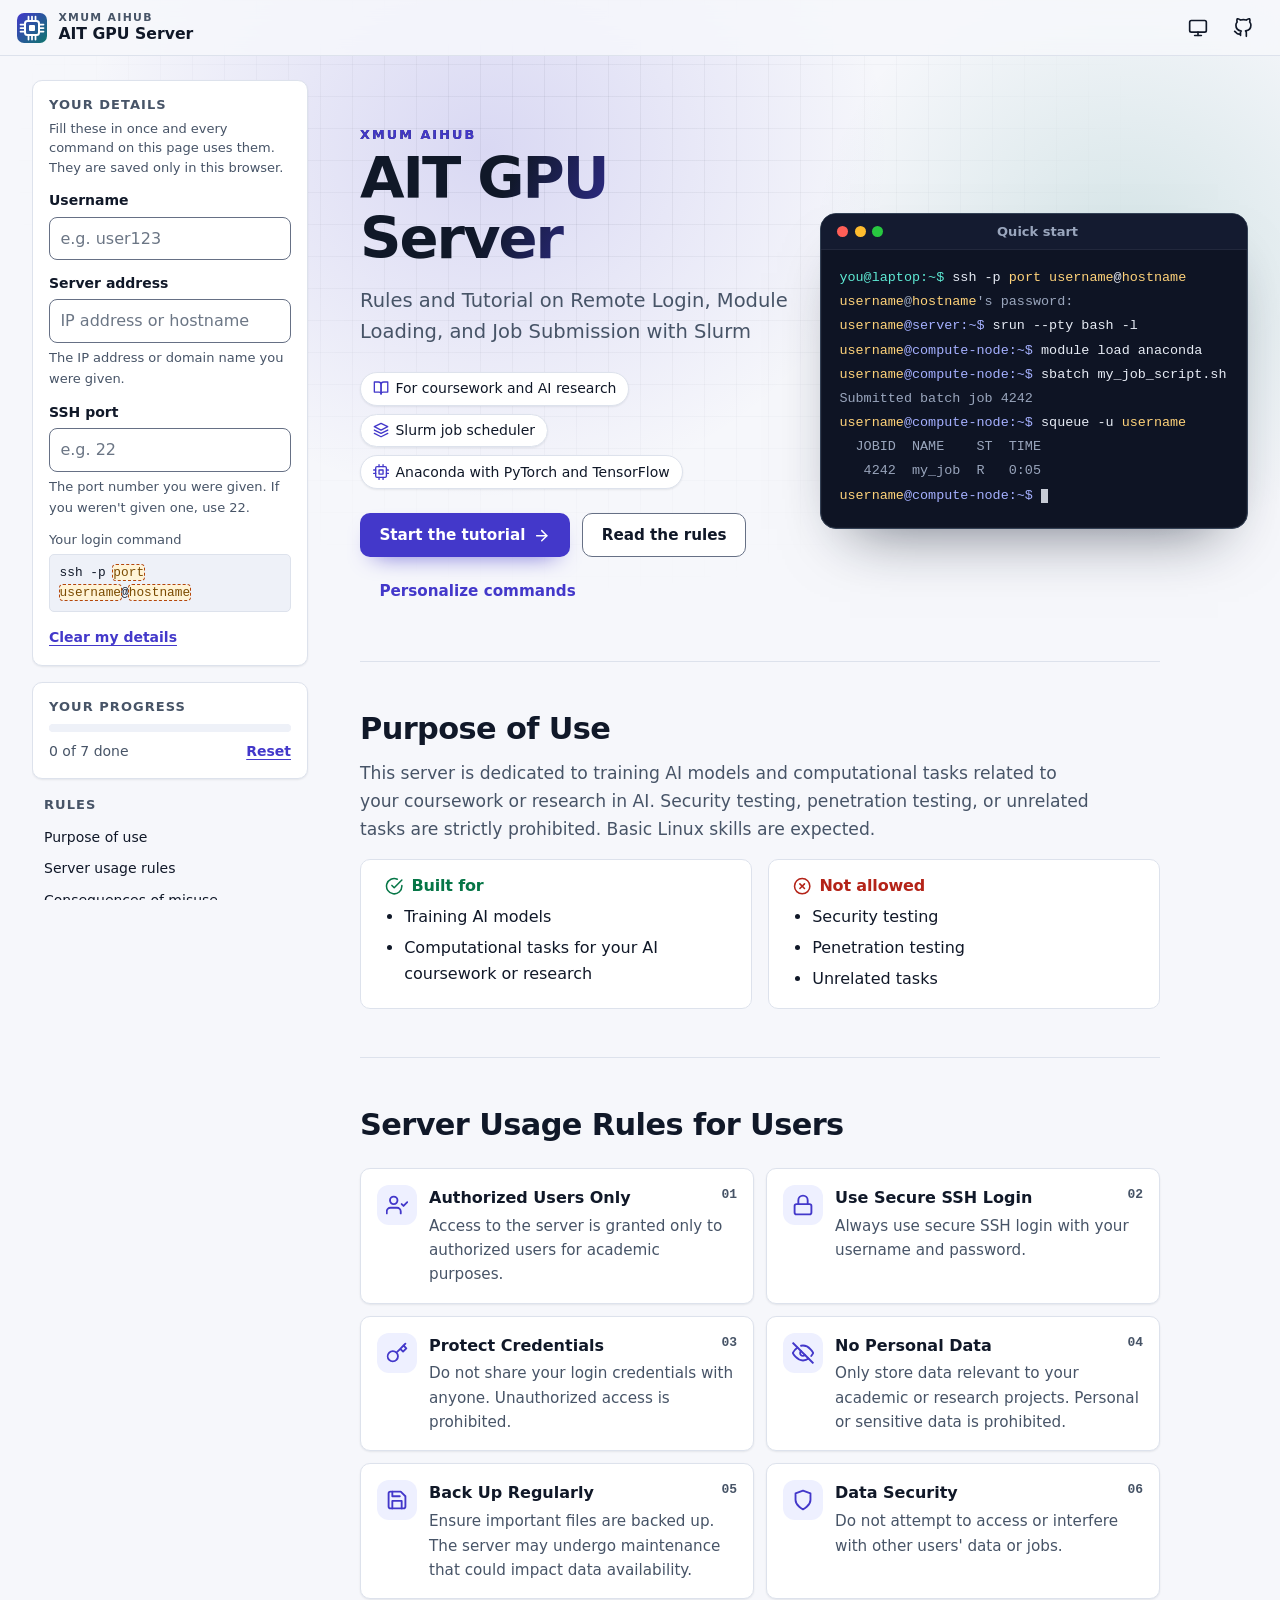
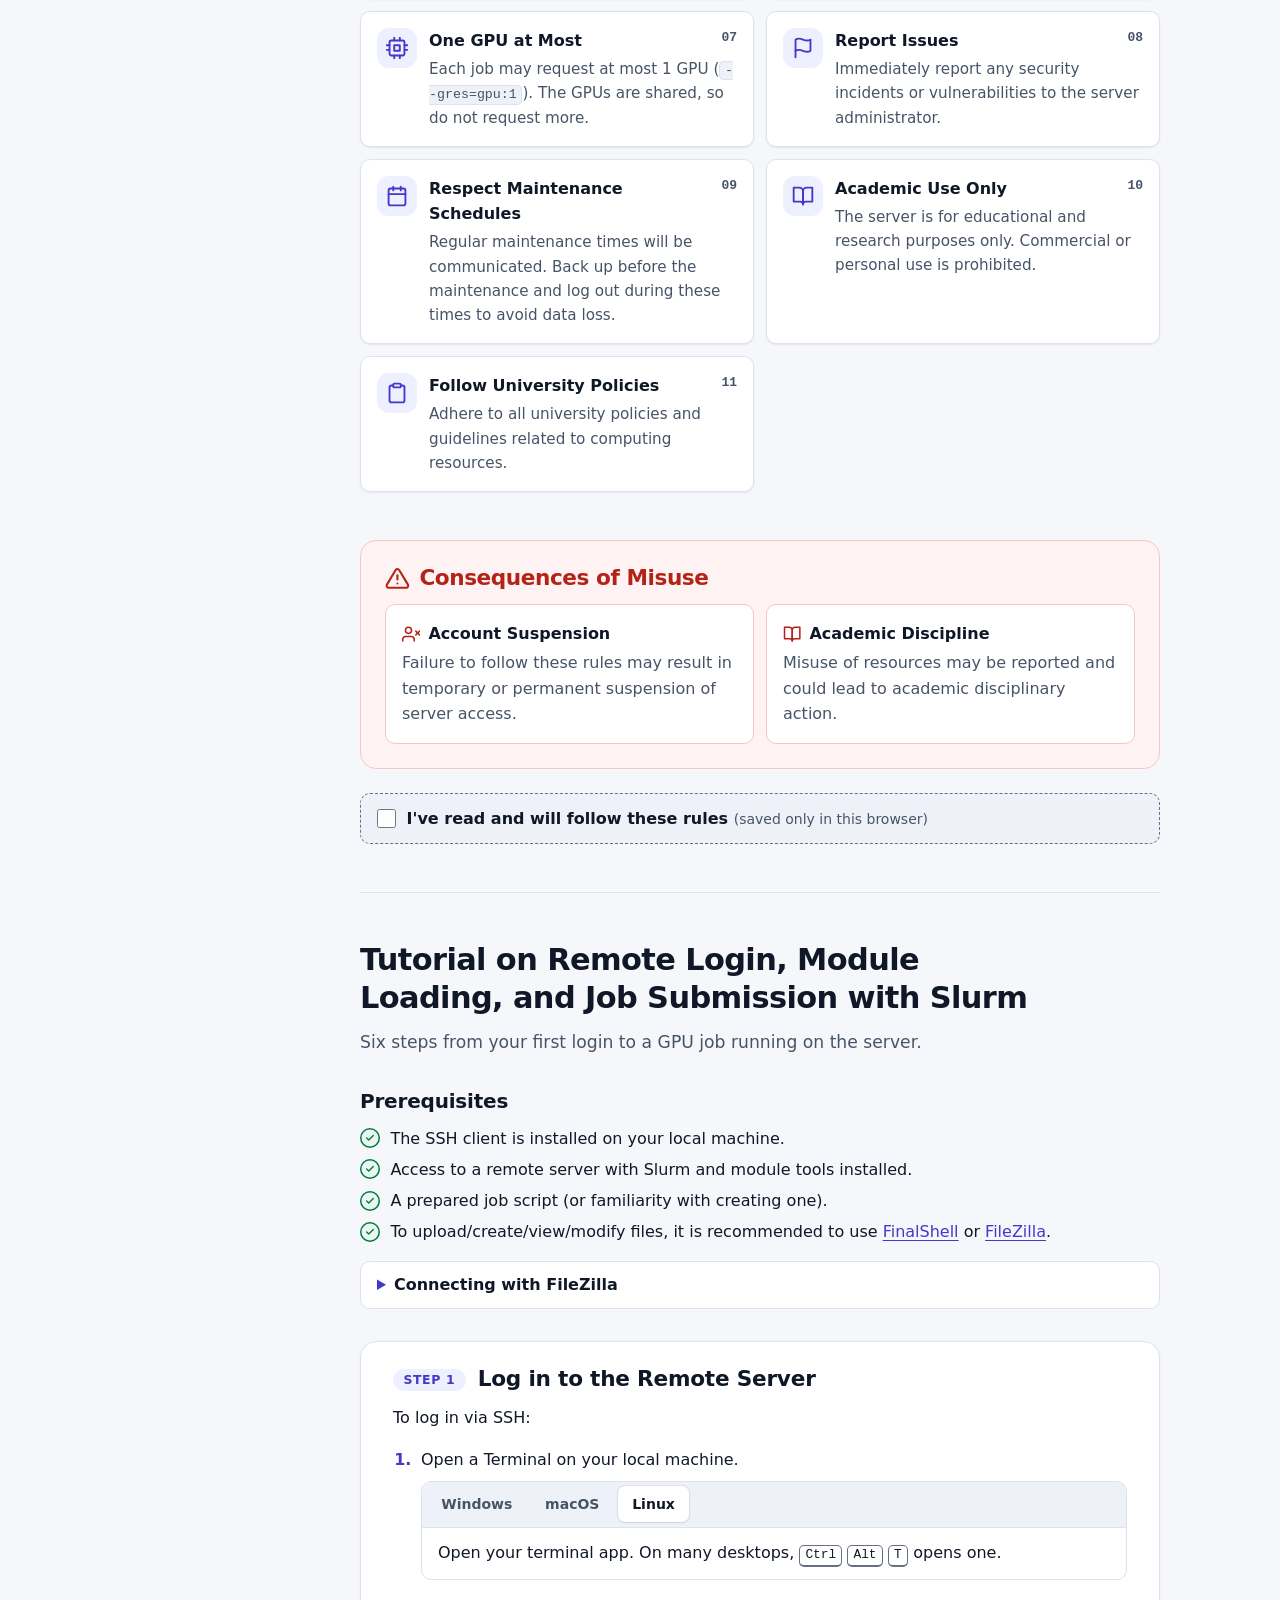
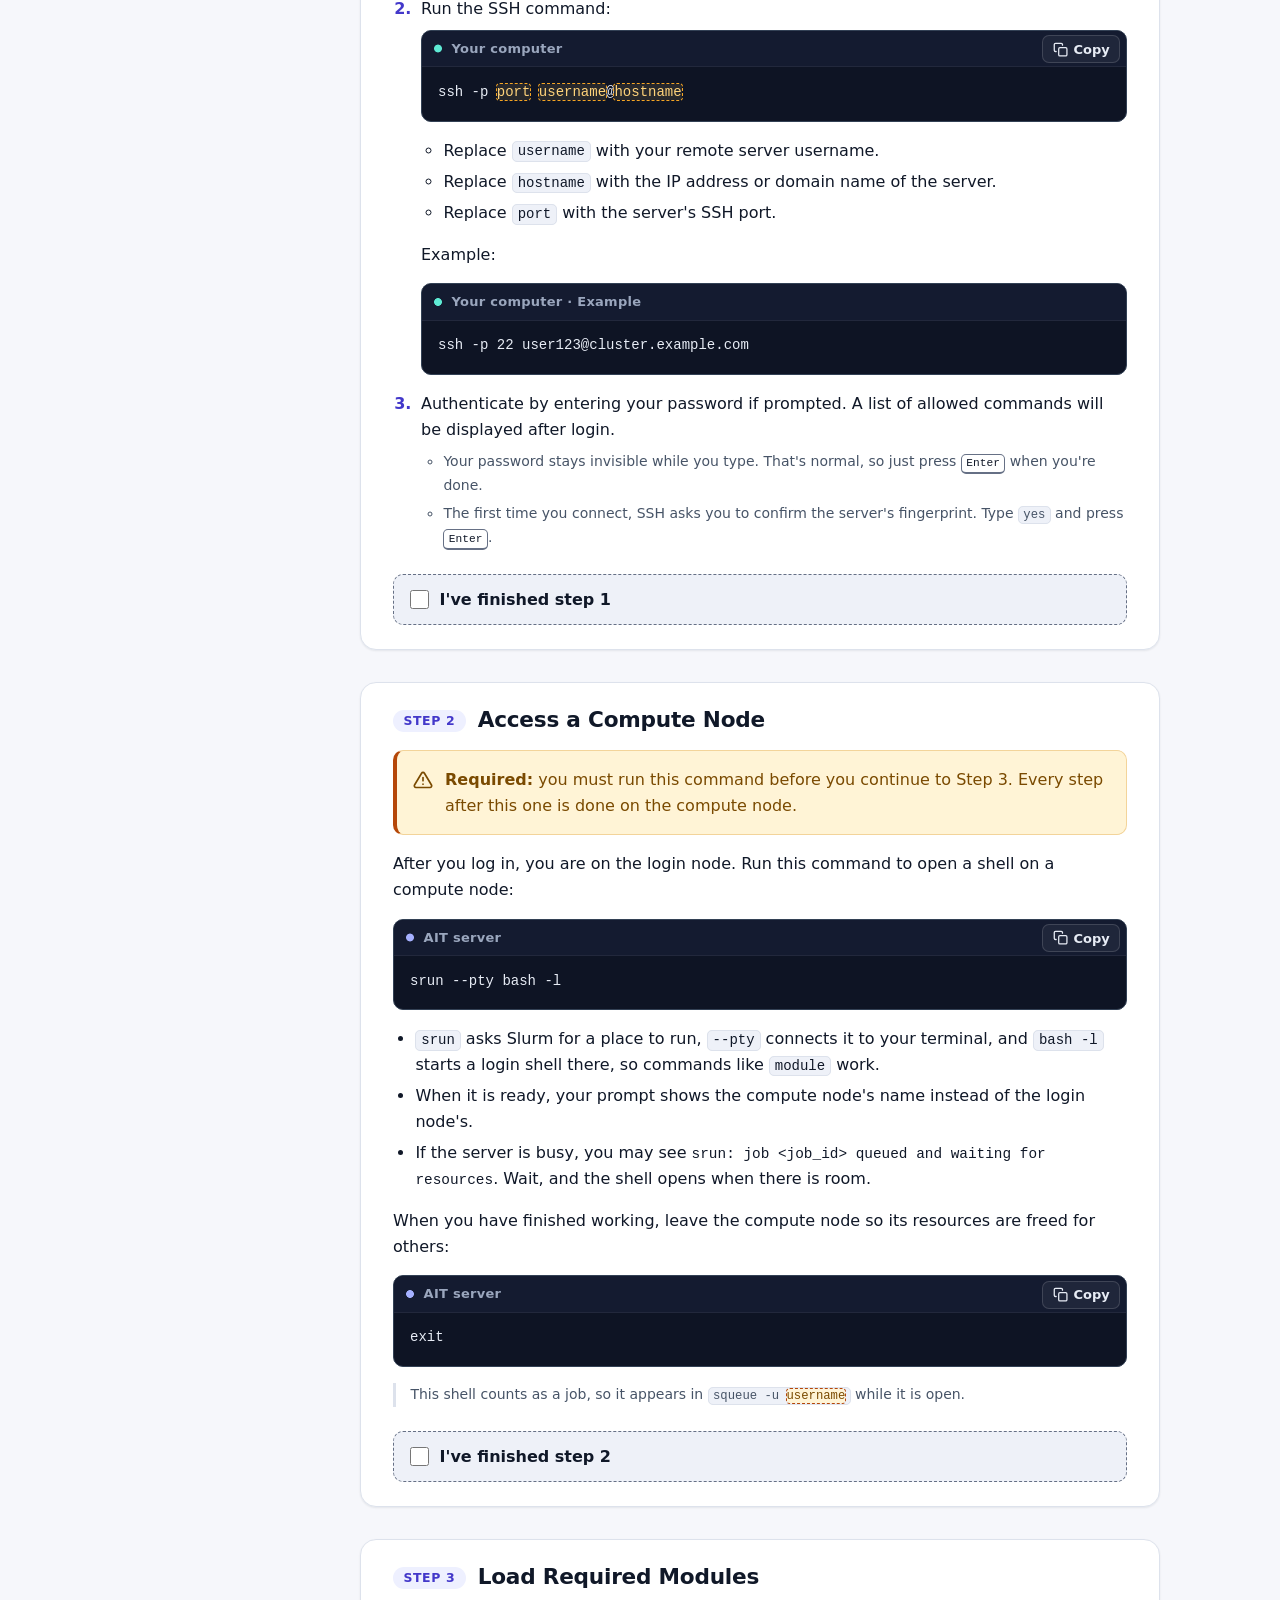
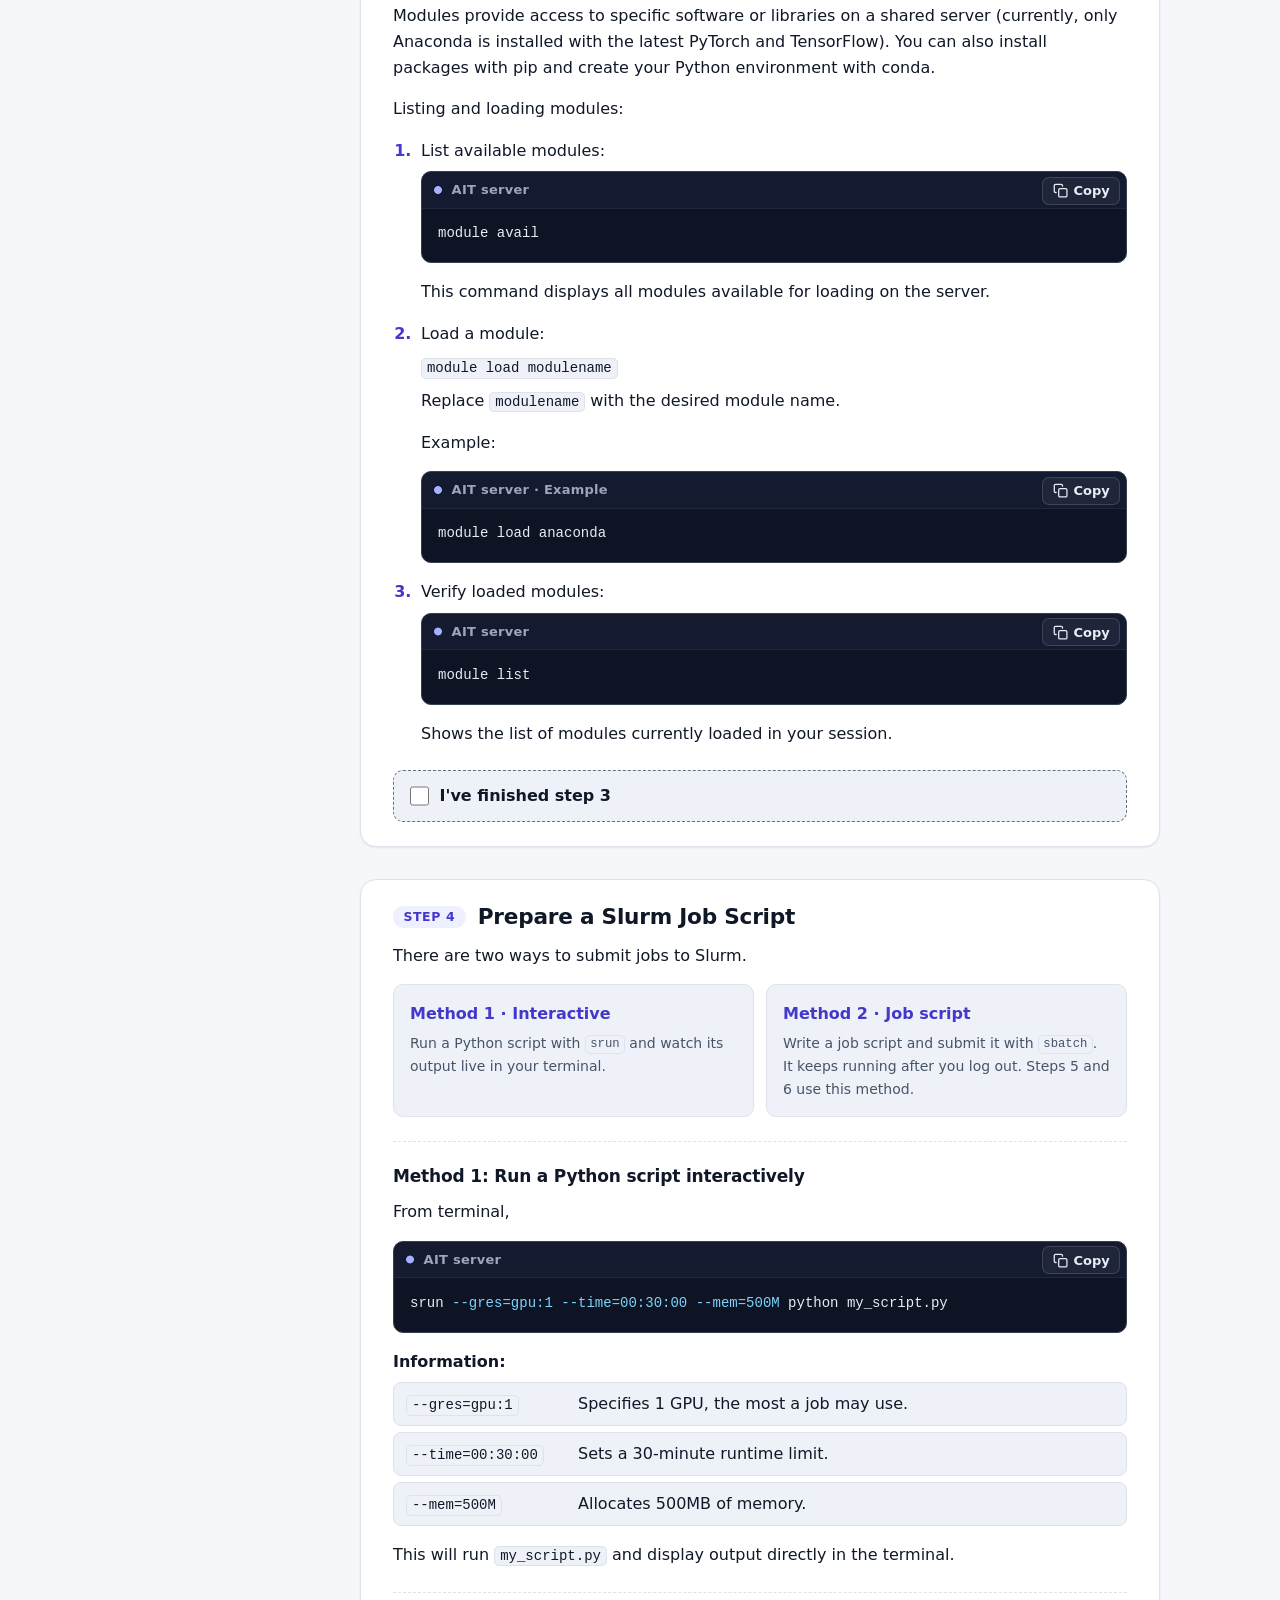
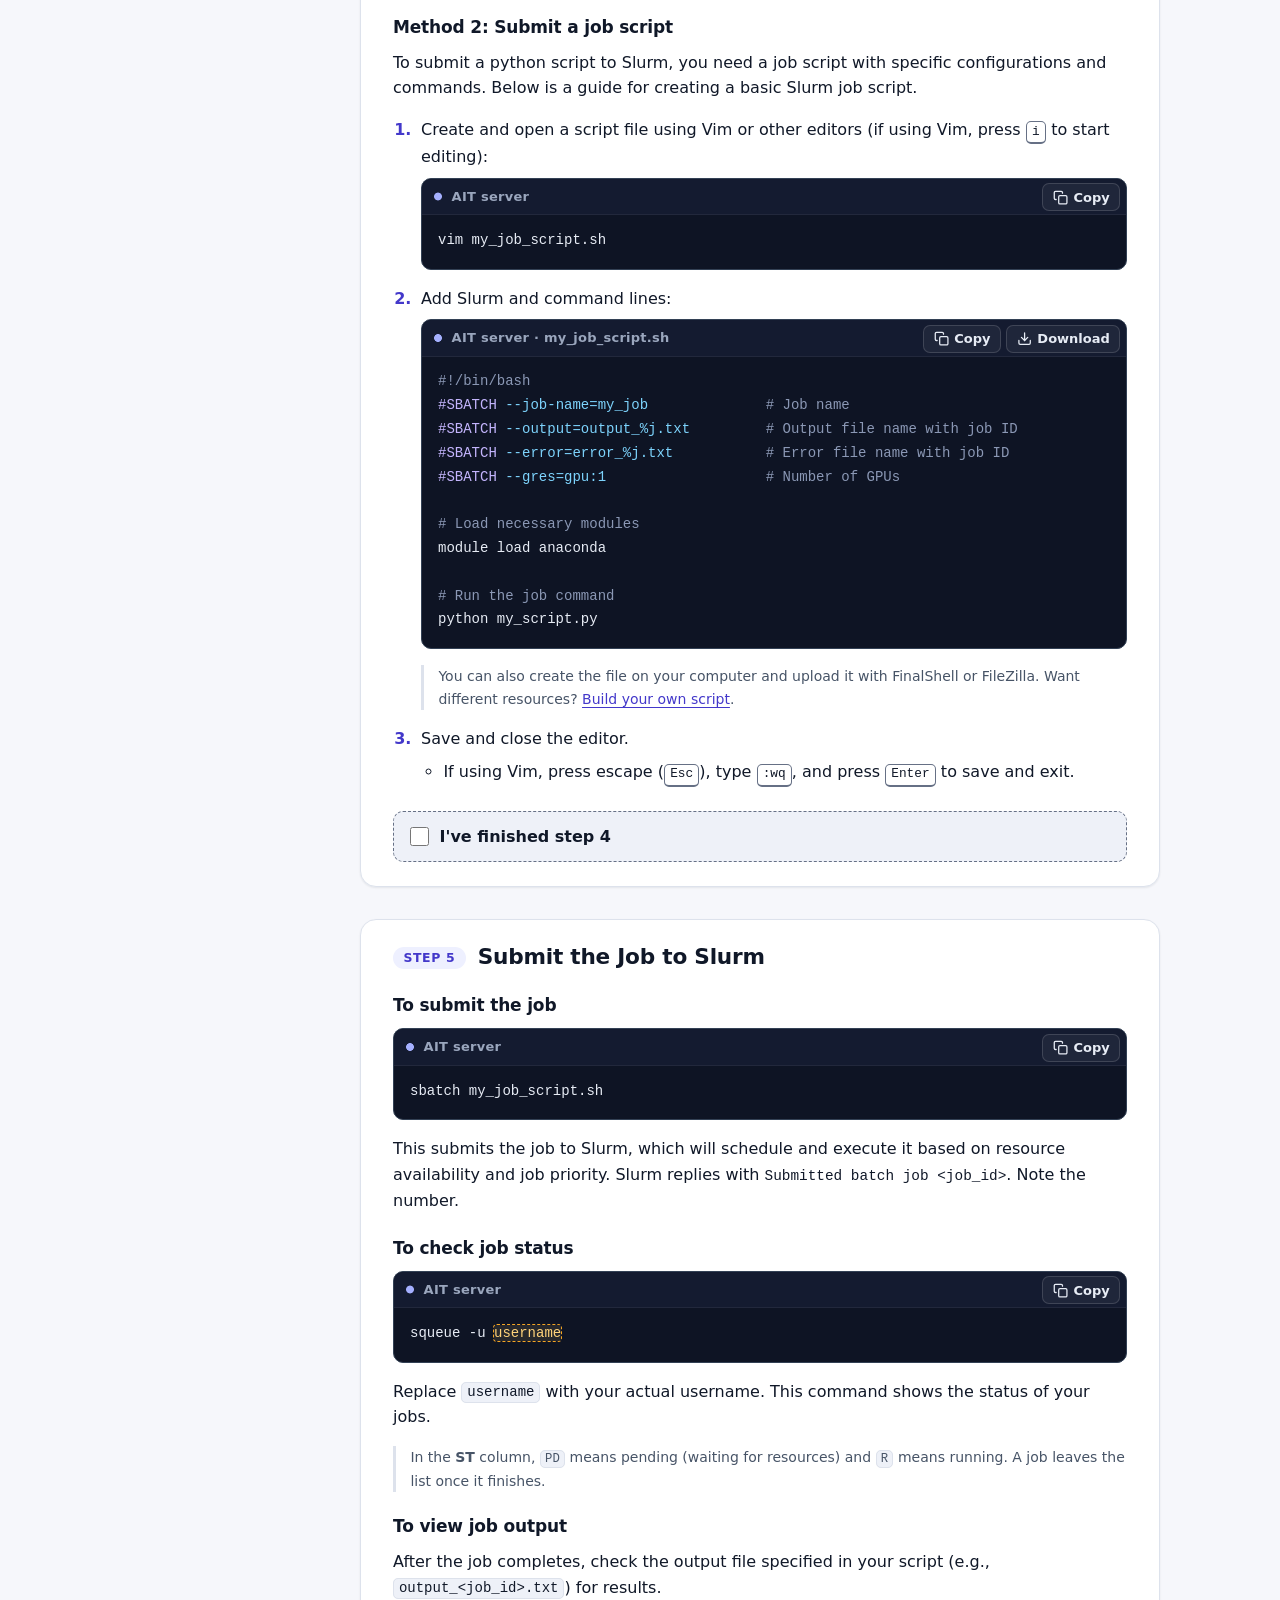
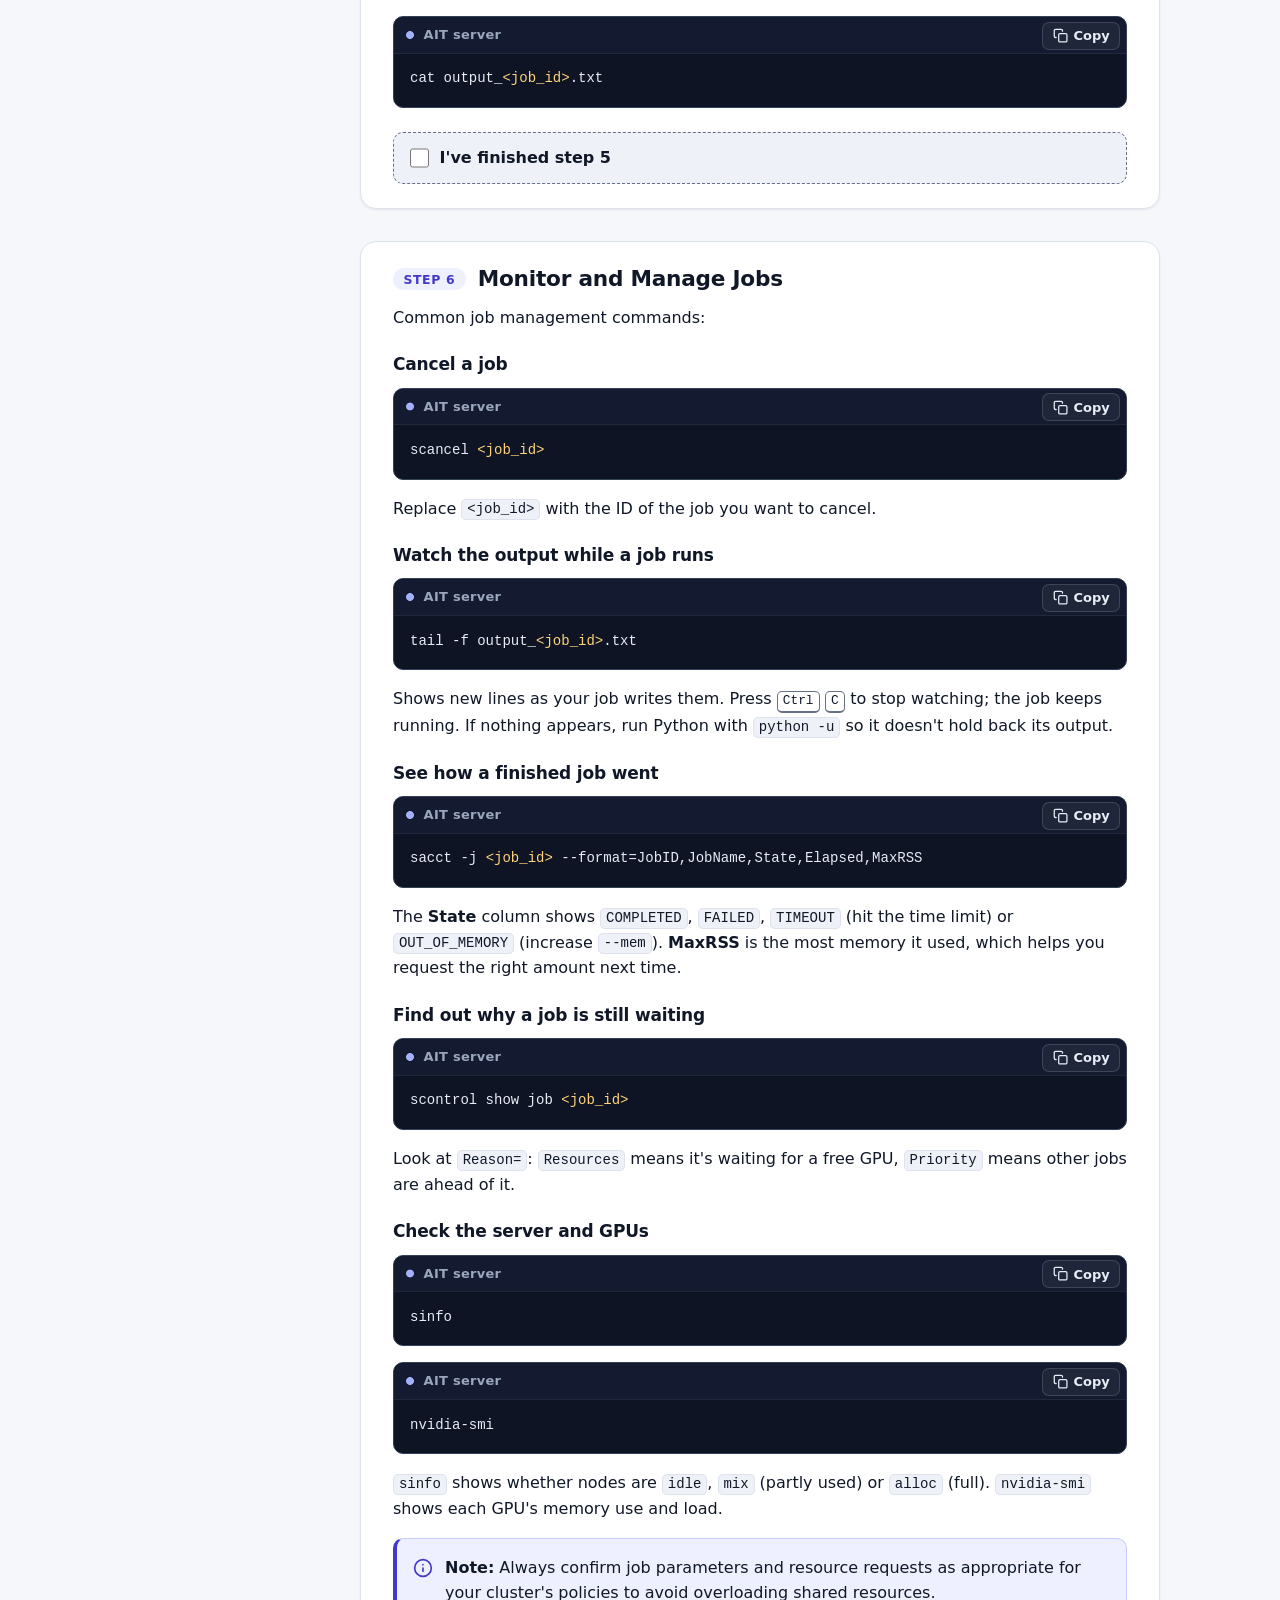
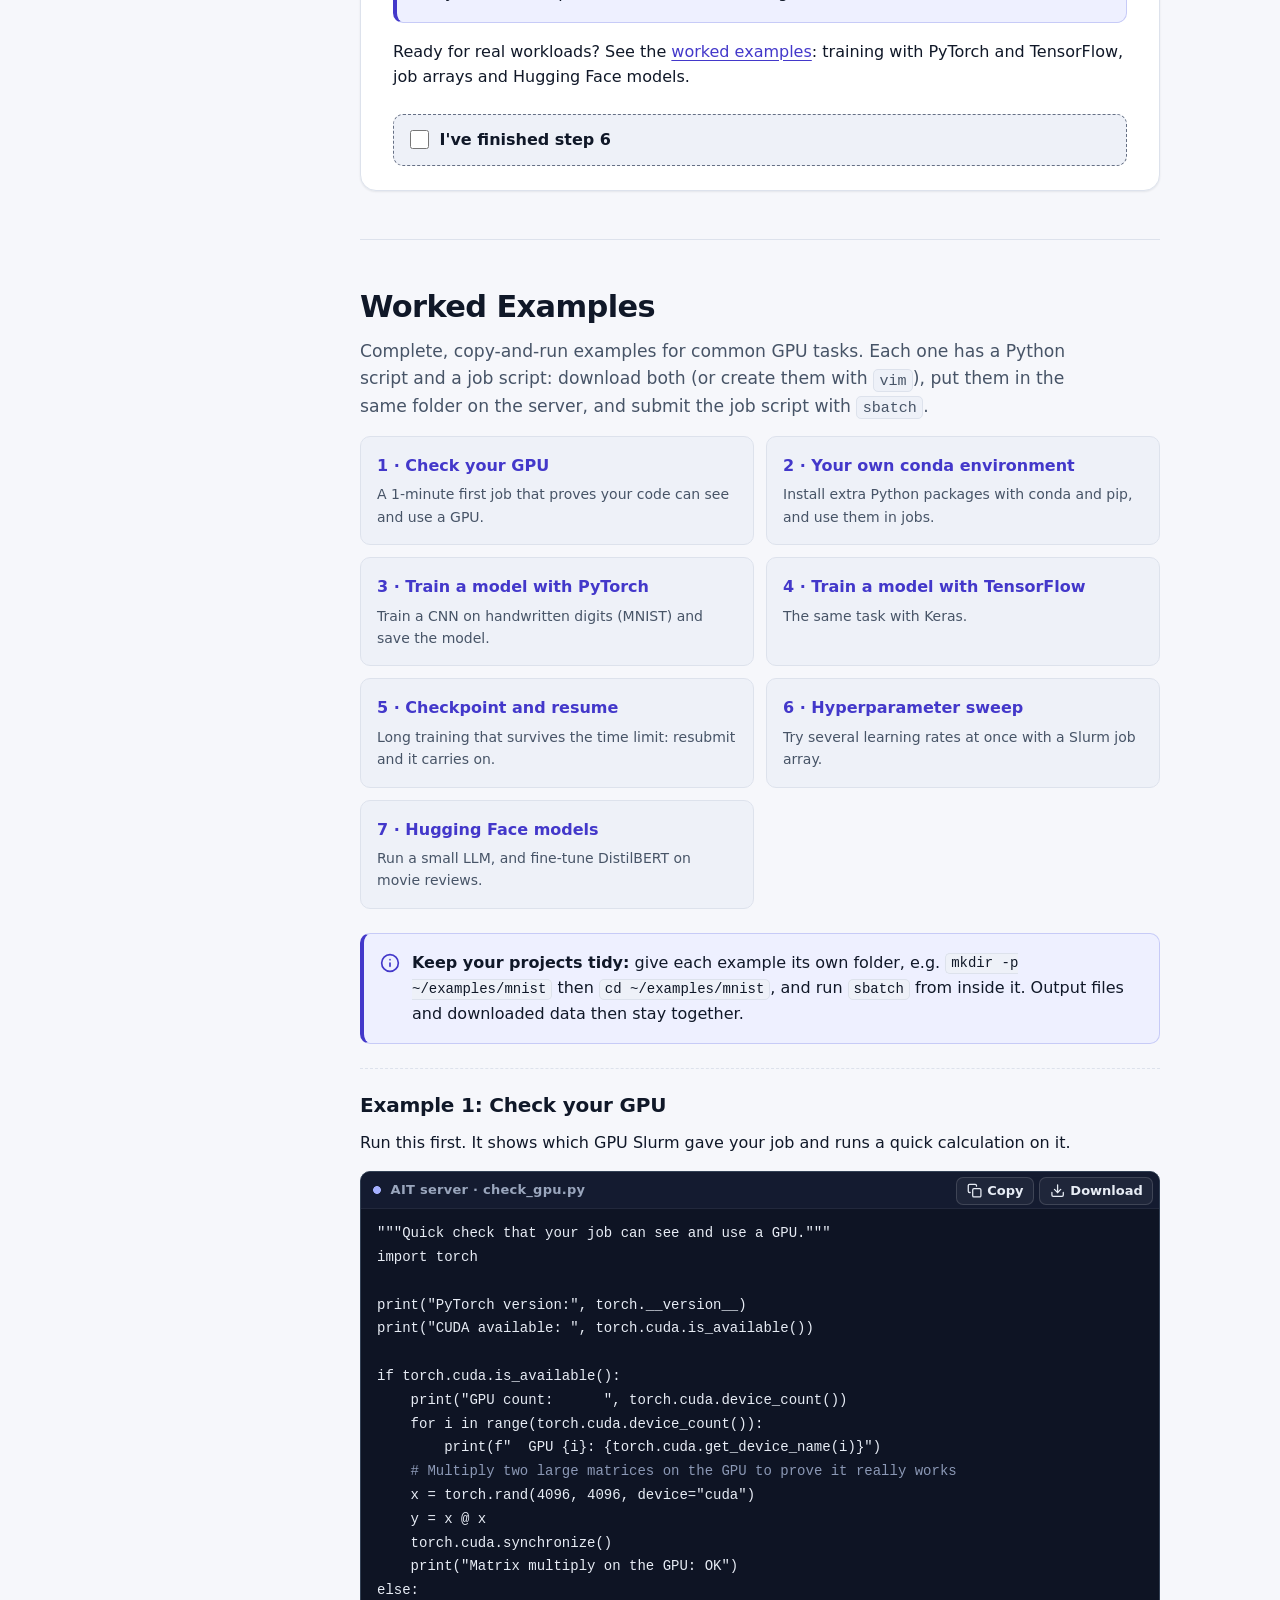
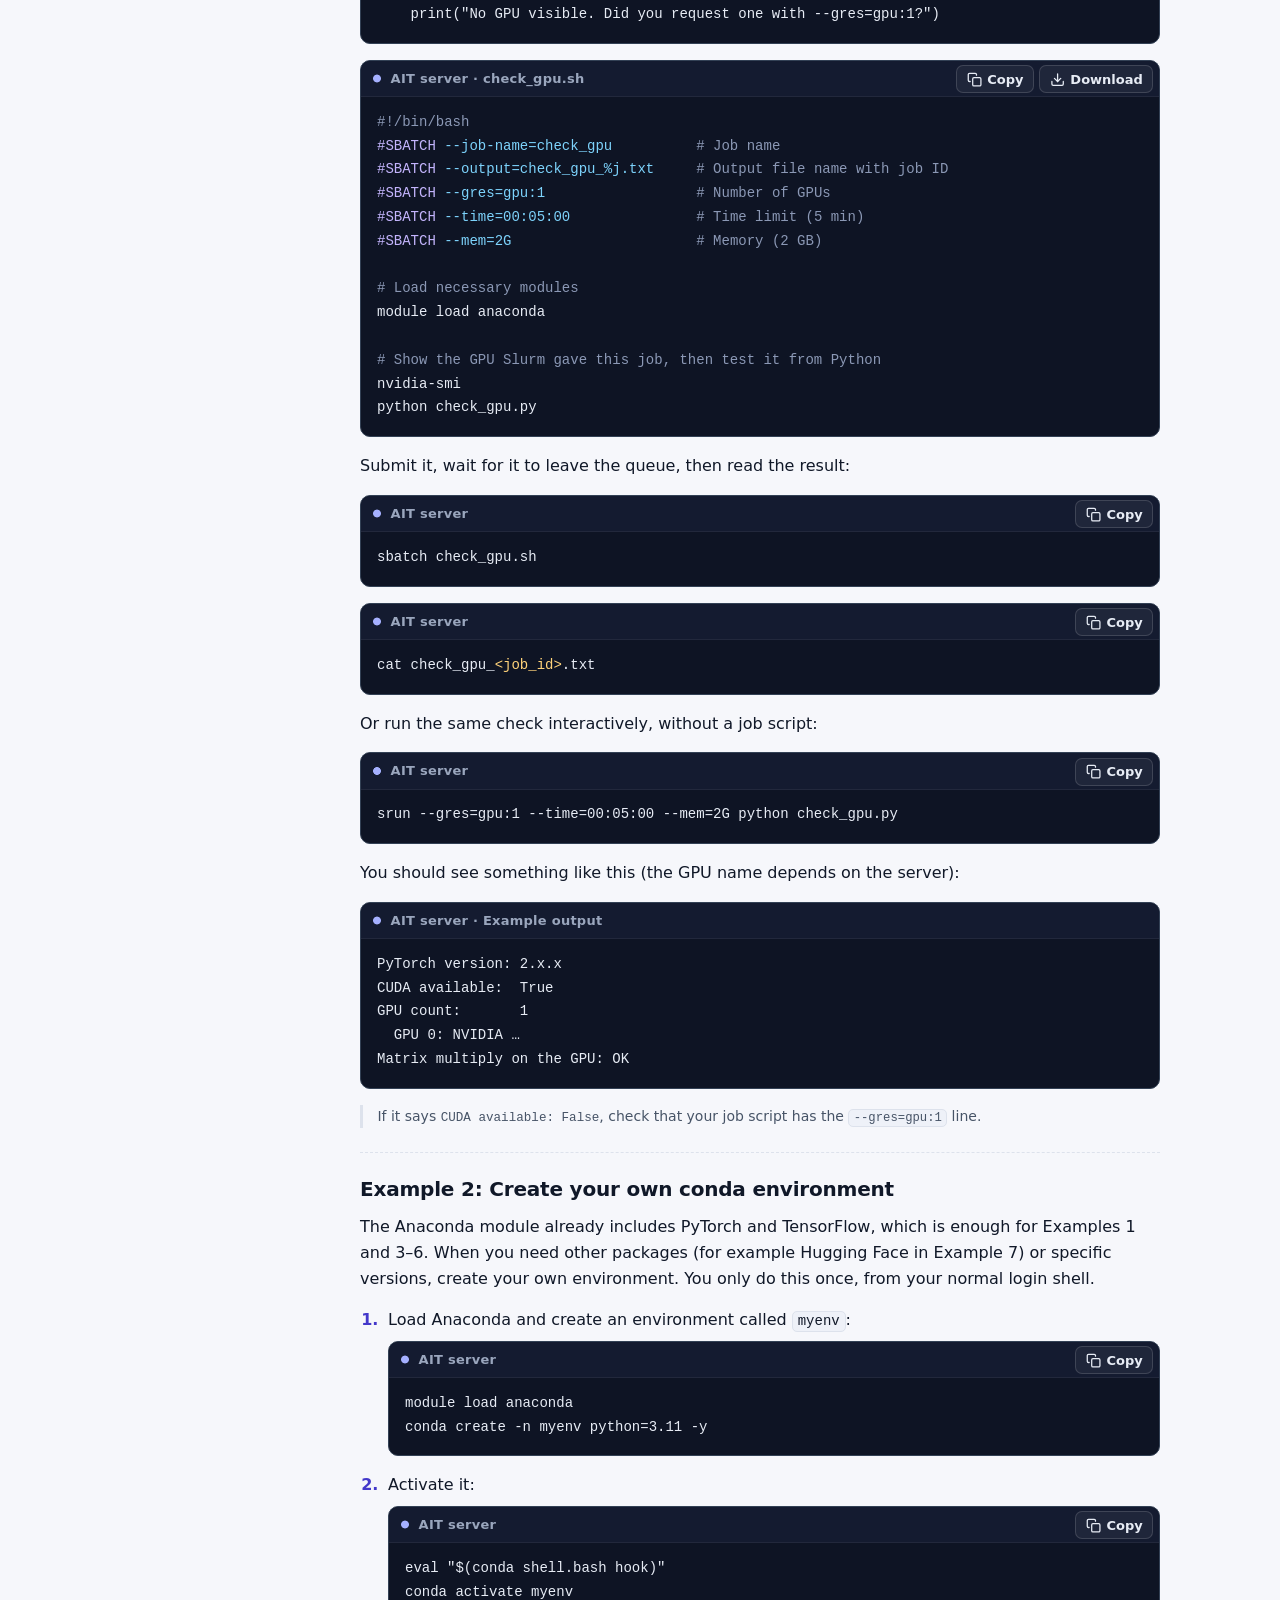
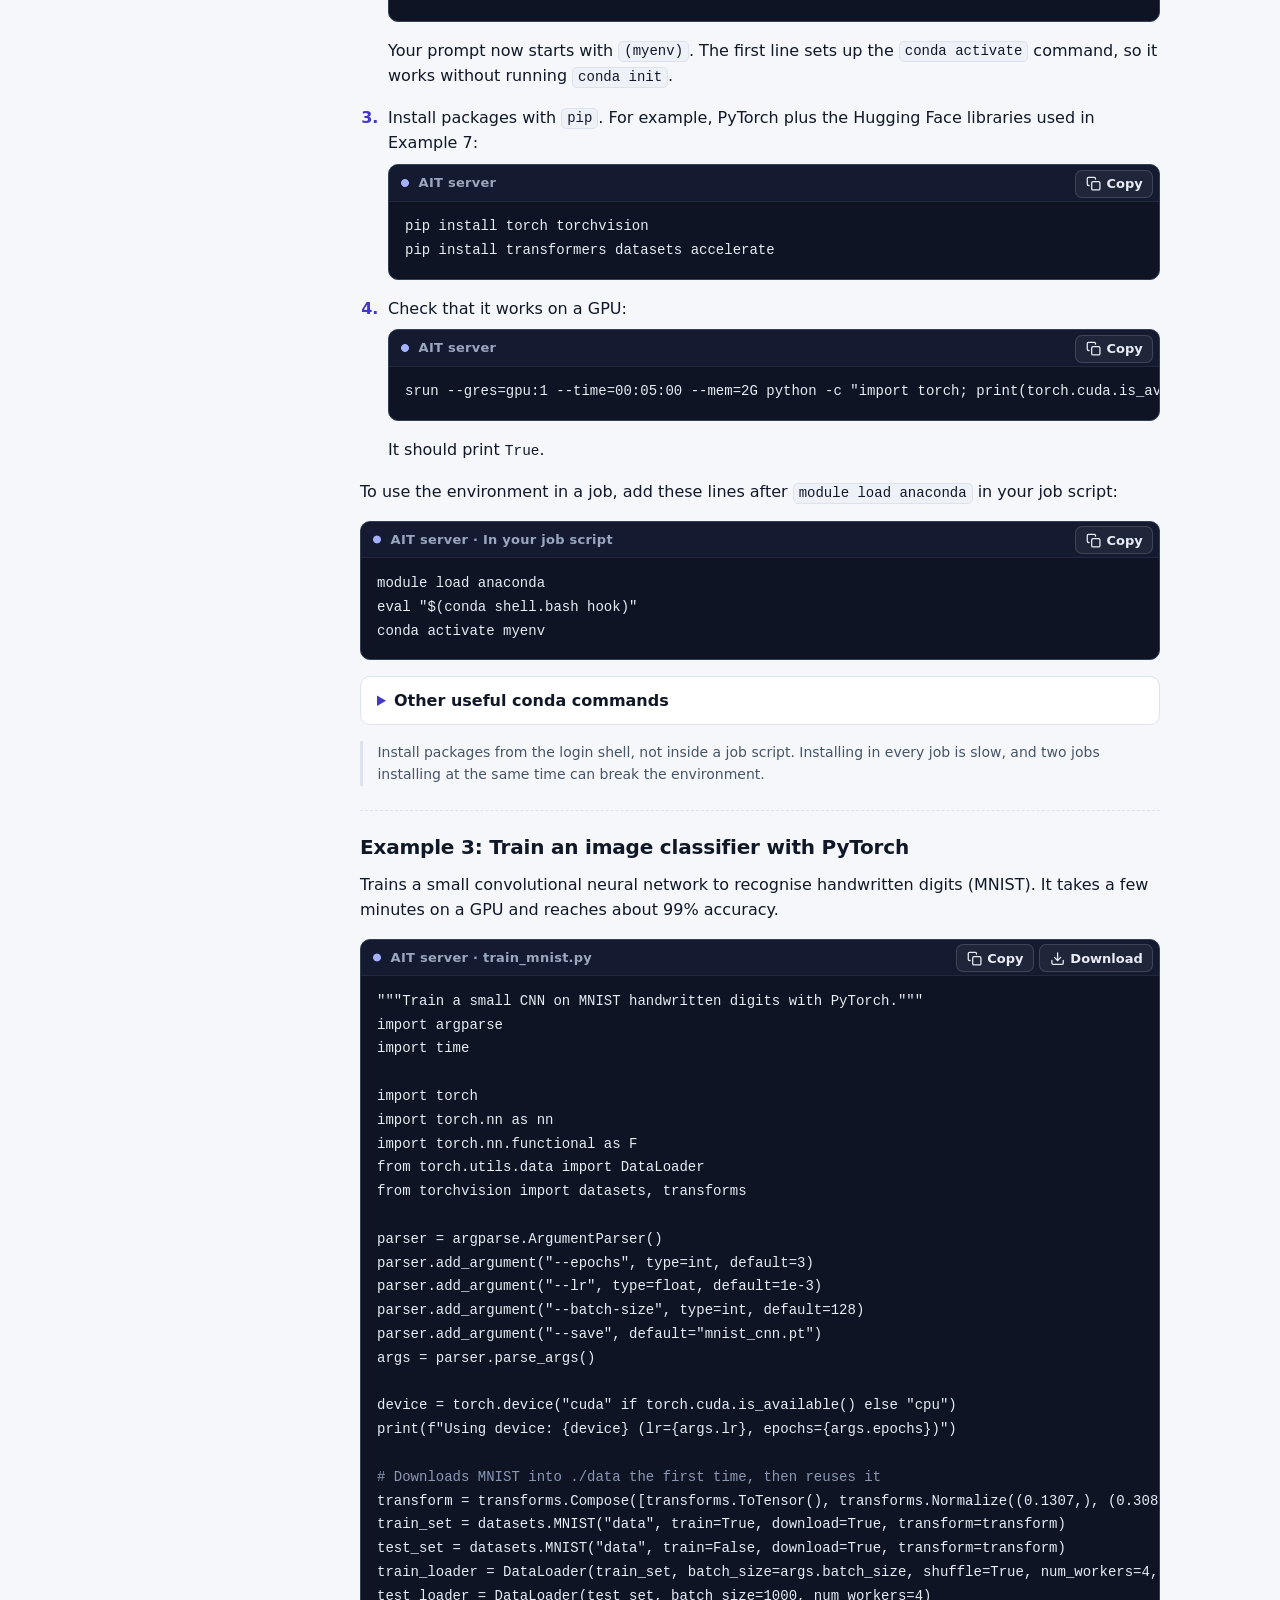
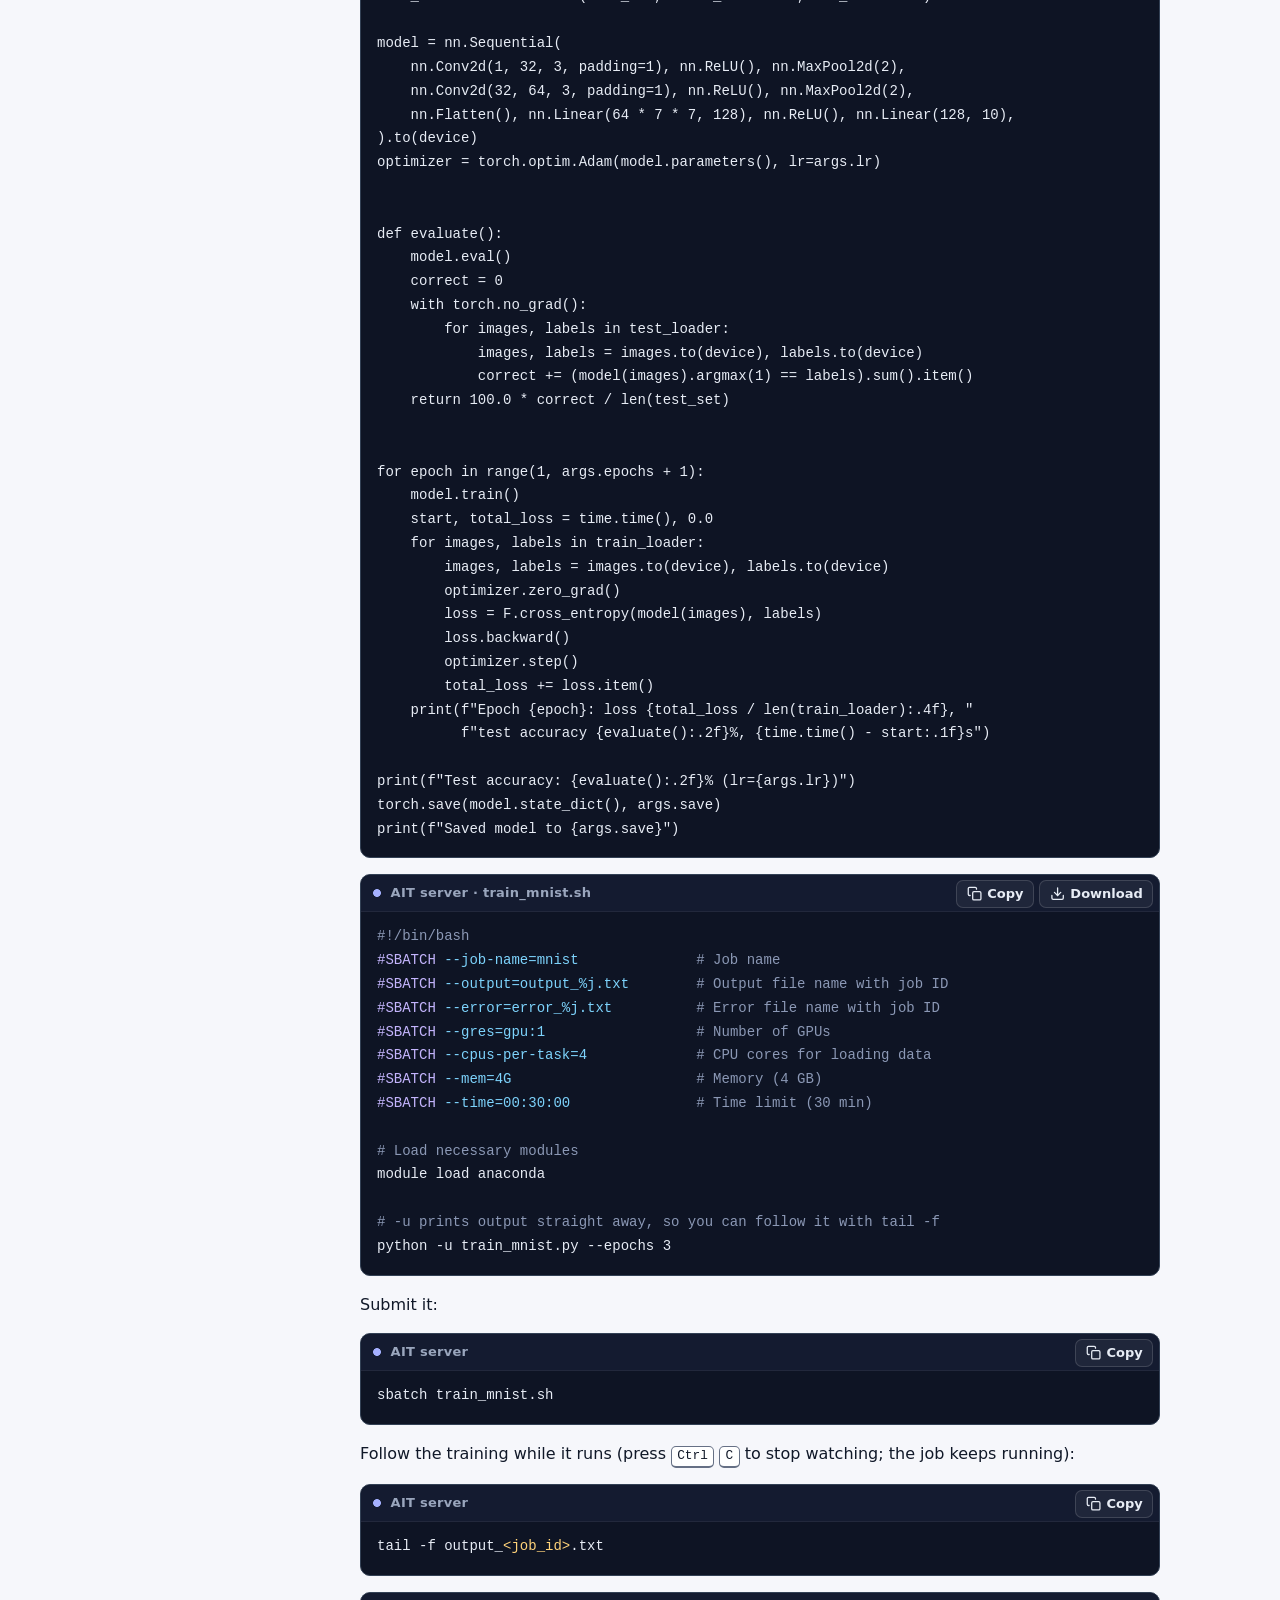
==== commit 0b642c7a: "remove jupyter references" ====
--- a/index.html
+++ b/index.html
@@ -8,7 +8,7 @@
     How to edit (for admins)
     This is a static site with no build step. Edit this file, commit to main, and GitHub
     Pages republishes it in about a minute. Search for "ADMIN:" to find the parts you are
-    most likely to change: announcements, contact, GPU options, and the Jupyter section.
+    most likely to change: announcements, contact, and GPU options.
 
     Code blocks
       <div class="code" data-where="server" …><pre><code>command</code></pre></div>
@@ -21,7 +21,7 @@
       Put <pre><code> and </code></pre> right against the text, with no newlines inside.
 
     Personalized values
-      <var data-var="username">username</var>   also "hostname", "sshport" and "jport" (Jupyter port).
+      <var data-var="username">username</var>   also "hostname" and "sshport".
       The text inside is what readers see before they fill in their details, or without JavaScript.
       Placeholders that readers must replace themselves: <var>&lt;job_id&gt;</var>
 
@@ -53,8 +53,8 @@
       } catch (e) {}
     })(document.documentElement);
   </script>
-  <link rel="stylesheet" href="assets/css/site.css?v=20261022b">
-  <script src="assets/js/main.js?v=20261022b" defer></script>
+  <link rel="stylesheet" href="assets/css/site.css?v=20261023">
+  <script src="assets/js/main.js?v=20261023" defer></script>
 </head>
 <body>
   <!-- Icon sprite (Feather icons, MIT licence). Use with <svg class="icon"><use href="#i-name"/></svg>. -->
@@ -86,7 +86,6 @@
     <symbol id="i-info" viewBox="0 0 24 24"><circle cx="12" cy="12" r="10"/><line x1="12" y1="16" x2="12" y2="12"/><line x1="12" y1="8" x2="12.01" y2="8"/></symbol>
     <symbol id="i-search" viewBox="0 0 24 24"><circle cx="11" cy="11" r="8"/><line x1="21" y1="21" x2="16.65" y2="16.65"/></symbol>
     <symbol id="i-refresh" viewBox="0 0 24 24"><polyline points="1 4 1 10 7 10"/><path d="M3.51 15a9 9 0 1 0 2.13-9.36L1 10"/></symbol>
-    <symbol id="i-shuffle" viewBox="0 0 24 24"><polyline points="16 3 21 3 21 8"/><line x1="4" y1="20" x2="21" y2="3"/><polyline points="21 16 21 21 16 21"/><line x1="15" y1="15" x2="21" y2="21"/><line x1="4" y1="4" x2="9" y2="9"/></symbol>
     <symbol id="i-layers" viewBox="0 0 24 24"><polygon points="12 2 2 7 12 12 22 7 12 2"/><polyline points="2 17 12 22 22 17"/><polyline points="2 12 12 17 22 12"/></symbol>
     <symbol id="i-cpu" viewBox="0 0 24 24"><rect x="4" y="4" width="16" height="16" rx="2" ry="2"/><rect x="9" y="9" width="6" height="6"/><line x1="9" y1="1" x2="9" y2="4"/><line x1="15" y1="1" x2="15" y2="4"/><line x1="9" y1="20" x2="9" y2="23"/><line x1="15" y1="20" x2="15" y2="23"/><line x1="20" y1="9" x2="23" y2="9"/><line x1="20" y1="14" x2="23" y2="14"/><line x1="1" y1="9" x2="4" y2="9"/><line x1="1" y1="14" x2="4" y2="14"/></symbol>
   </svg>
@@ -185,9 +184,6 @@
           </ol>
           <p class="toc__group" id="toc-extras">Extras</p>
           <ul class="toc__list" role="list" aria-labelledby="toc-extras">
-            <!-- BEGIN JUPYTER (contents entry) -->
-            <li><a href="#jupyter">Jupyter Notebook</a></li>
-            <!-- END JUPYTER (contents entry) -->
             <li><a href="#examples">Worked examples</a></li>
             <li class="js-only"><a href="#builder">Job script builder</a></li>
             <li class="js-only"><a href="#cheatsheet">Command cheat sheet</a></li>
@@ -295,6 +291,10 @@
           <div class="rule" id="rule-data-security">
             <dt><svg class="icon rule__icon" aria-hidden="true" focusable="false"><use href="#i-shield"/></svg>Data Security</dt>
             <dd>Do not attempt to access or interfere with other users' data or jobs.</dd>
+          </div>
+          <div class="rule" id="rule-one-gpu">
+            <dt><svg class="icon rule__icon" aria-hidden="true" focusable="false"><use href="#i-cpu"/></svg>One GPU at Most</dt>
+            <dd>Each job may request at most 1 GPU (<code>--gres=gpu:1</code>). The GPUs are shared, so do not request more.</dd>
           </div>
           <div class="rule" id="rule-report-issues">
             <dt><svg class="icon rule__icon" aria-hidden="true" focusable="false"><use href="#i-flag"/></svg>Report Issues</dt>
@@ -466,7 +466,7 @@
             <div class="code" data-where="server" data-cheat="Run a Python script interactively on 1 GPU" data-keywords="srun interactive gpu run"><pre><code>srun <span class="flag" data-flag="gres">--gres=gpu:1</span> <span class="flag" data-flag="time">--time=00:30:00</span> <span class="flag" data-flag="mem">--mem=500M</span> python my_script.py</code></pre></div>
             <p class="flags__intro">Information:</p>
             <dl class="flags">
-              <div class="flags__item" data-flag="gres"><dt><code>--gres=gpu:1</code></dt><dd>Specifies 1 GPU.</dd></div>
+              <div class="flags__item" data-flag="gres"><dt><code>--gres=gpu:1</code></dt><dd>Specifies 1 GPU, the most a job may use.</dd></div>
               <div class="flags__item" data-flag="time"><dt><code>--time=00:30:00</code></dt><dd>Sets a 30-minute runtime limit.</dd></div>
               <div class="flags__item" data-flag="mem"><dt><code>--mem=500M</code></dt><dd>Allocates 500MB of memory.</dd></div>
             </dl>
@@ -551,124 +551,13 @@
             <svg class="icon callout__icon" aria-hidden="true" focusable="false"><use href="#i-info"/></svg>
             <p><strong>Note:</strong> Always confirm job parameters and resource requests as appropriate for your cluster's policies to avoid overloading shared resources.</p>
           </div>
-          <p>Ready for real workloads? See the <a href="#examples">worked examples</a>: training with PyTorch and TensorFlow, job arrays, multiple GPUs and Hugging Face models.</p>
+          <p>Ready for real workloads? See the <a href="#examples">worked examples</a>: training with PyTorch and TensorFlow, job arrays and Hugging Face models.</p>
           <p class="done js-only">
             <label class="check"><input type="checkbox" data-done="step-6"> <span>I've finished step 6</span></label>
           </p>
         </section>
       </section>
 
-      <!-- BEGIN JUPYTER ===================================================================
-           To remove this section, delete everything down to "END JUPYTER", plus the
-           "BEGIN/END JUPYTER (contents entry)" lines in the sidebar.
-
-           ADMIN: Steps 1–3 were reconstructed because the README only had steps 4–5.
-           Please check these assumptions before publishing:
-             1. Jobs run on the machine users log in to, so the 127.0.0.1 tunnel works.
-                If they don't, tunnel to the node shown in squeue's NODELIST
-                (ssh -N -L PORT:<node>:PORT …) and start Jupyter with --ip=0.0.0.0.
-             2. sshd allows TCP port forwarding for these (restricted-shell) accounts.
-             3. `jupyter` is available after `module load anaconda`.
-             4. Jupyter jobs may hold a GPU, the 2 h / 8G defaults are acceptable, and
-                ports 20000–29999 are free on the server.
-      ===================================================================================== -->
-      <section id="jupyter" class="section" data-label="Jupyter" aria-labelledby="jupyter-title">
-        <h2 id="jupyter-title">Jupyter Notebook on the Server</h2>
-        <p class="section__lead">Run Jupyter as a Slurm job on the GPU server and use it in the browser on your own computer, through an SSH tunnel.</p>
-
-        <div id="jupyter-port" class="port-picker">
-          <div class="js-only">
-            <label class="port-picker__label" for="in-jport">Your Jupyter port</label>
-            <div class="port-picker__row">
-              <input id="in-jport" data-input="jport" type="text" inputmode="numeric" maxlength="5" autocomplete="off" spellcheck="false" aria-describedby="jport-hint jport-msg">
-              <button id="jport-new" class="btn btn--secondary btn--sm" type="button"><svg class="icon" aria-hidden="true" focusable="false"><use href="#i-shuffle"/></svg>Pick another port</button>
-            </div>
-            <p id="jport-hint" class="field__hint">Everyone on the server needs a different port. Use this number wherever <code>PORT</code> appears below.</p>
-            <p id="jport-msg" class="field__msg" hidden></p>
-          </div>
-          <p class="nojs-only">Choose a number between 20000 and 29999 and use it wherever <code>PORT</code> appears below.</p>
-        </div>
-
-        <ol class="jsteps" role="list">
-          <li id="jupyter-script" class="jstep">
-            <h3 class="jstep__title">Create a Jupyter job script</h3>
-            <p>On the server, create <code>jupyter_job.sh</code> (press <kbd>i</kbd> to edit; <kbd>Esc</kbd> then <kbd>:wq</kbd> to save):</p>
-            <div class="code" data-where="server"><pre><code>vim jupyter_job.sh</code></pre></div>
-            <p>Add these lines:</p>
-            <div class="code" data-where="server" data-title="jupyter_job.sh" data-download="jupyter_job.sh"><pre><code><span class="tok-comment">#!/bin/bash</span>
-<span class="tok-key">#SBATCH</span> <span class="tok-flag">--job-name=jupyter</span>             <span class="tok-comment"># Job name</span>
-<span class="tok-key">#SBATCH</span> <span class="tok-flag">--output=output.txt</span>            <span class="tok-comment"># Jupyter log, including the URL and token</span>
-<span class="tok-key">#SBATCH</span> <span class="tok-flag">--gres=gpu:1</span>                   <span class="tok-comment"># Number of GPUs</span>
-<span class="tok-key">#SBATCH</span> <span class="tok-flag">--time=02:00:00</span>                <span class="tok-comment"># Time limit (2 h)</span>
-<span class="tok-key">#SBATCH</span> <span class="tok-flag">--mem=8G</span>                       <span class="tok-comment"># Memory (8 GB)</span>
-
-<span class="tok-comment"># Load necessary modules</span>
-module load anaconda
-
-<span class="tok-comment"># Start Jupyter on your port (reachable only through your SSH tunnel)</span>
-jupyter notebook --no-browser --ip=127.0.0.1 --port=<var data-var="jport">PORT</var> --port-retries=0</code></pre></div>
-            <p class="tip">There's deliberately no <code>--error</code> line. Jupyter prints its URL to the error stream, and without that line Slurm writes both streams to <code>output.txt</code>.</p>
-          </li>
-
-          <li id="jupyter-submit" class="jstep">
-            <h3 class="jstep__title">Submit it and wait for it to start</h3>
-            <div class="code" data-where="server" data-cheat="Start Jupyter as a Slurm job" data-keywords="jupyter notebook sbatch start"><pre><code>sbatch jupyter_job.sh</code></pre></div>
-            <div class="code" data-where="server"><pre><code>squeue -u <var data-var="username">username</var></code></pre></div>
-            <p>Wait until the <strong>ST</strong> column shows <code>R</code> (running).</p>
-            <div class="callout callout--warn" role="note">
-              <svg class="icon callout__icon" aria-hidden="true" focusable="false"><use href="#i-alert-triangle"/></svg>
-              <p>Until the job starts, <code>output.txt</code> may still contain the URL from your previous session. Run these commands in the folder where you created the script.</p>
-            </div>
-          </li>
-
-          <li id="jupyter-tunnel" class="jstep">
-            <h3 class="jstep__title">Open an SSH tunnel from your computer</h3>
-            <p>In a <strong>new terminal on your own computer</strong>, not on the server, run:</p>
-            <div class="code" data-where="local" data-cheat="Open the SSH tunnel for Jupyter" data-keywords="jupyter tunnel port forward ssh"><pre><code>ssh -N -L <var data-var="jport">PORT</var>:127.0.0.1:<var data-var="jport">PORT</var> -p <var data-var="sshport">port</var> <var data-var="username">username</var>@<var data-var="hostname">hostname</var></code></pre></div>
-            <p>Enter your password. After that the window shows nothing, which is normal. Keep it open while you use Jupyter, and press <kbd>Ctrl</kbd> <kbd>C</kbd> to close the tunnel.</p>
-            <details class="explain">
-              <summary>What do <code>-N</code> and <code>-L</code> do?</summary>
-              <p><code>-L <var data-var="jport">PORT</var>:127.0.0.1:<var data-var="jport">PORT</var></code> forwards that port on your computer to the same port on the server, where Jupyter is listening. <code>-N</code> tells SSH not to open a shell, so it only keeps the tunnel open. <code>-p <var data-var="sshport">port</var></code> is the server's SSH port, the same one you log in with; it is not your Jupyter port.</p>
-            </details>
-          </li>
-
-          <li id="jupyter-url" class="jstep">
-            <h3 class="jstep__title">Find the Jupyter URL and token</h3>
-            <p>Find the jupyter URL with token from output.txt file:</p>
-            <div class="code" data-where="server" data-cheat="Find the Jupyter URL and token" data-keywords="jupyter url token output"><pre><code>cat output.txt</code></pre></div>
-            <p>Look for the line that starts with <code>http://127.0.0.1:<var data-var="jport">PORT</var>/</code> and contains <code>token=</code>, and copy the whole URL.</p>
-          </li>
-
-          <li id="jupyter-use" class="jstep">
-            <h3 class="jstep__title">Open Jupyter in your browser</h3>
-            <p>Use jupyter notebook from your local machine as normal, with the computation performed on the server. Paste the URL into your browser. It works as-is, because the tunnel uses the same port on both ends.</p>
-          </li>
-        </ol>
-
-        <div id="jupyter-stop" class="callout callout--note" role="note">
-          <svg class="icon callout__icon" aria-hidden="true" focusable="false"><use href="#i-info"/></svg>
-          <div>
-            <p><strong>When you're done:</strong> cancel the job so the GPU is free for others, then press <kbd>Ctrl</kbd> <kbd>C</kbd> in the tunnel window. Anyone with your token URL can run code as you, so never share it.</p>
-            <div class="code" data-where="server"><pre><code>scancel <var>&lt;job_id&gt;</var></code></pre></div>
-          </div>
-        </div>
-
-        <details class="explain" id="jupyter-troubleshooting">
-          <summary>Troubleshooting</summary>
-          <dl class="trouble">
-            <dt><samp>port … is already in use</samp> or <samp>no available port could be found</samp> in <code>output.txt</code></dt>
-            <dd>Someone else is using that port. Pick another port, update <code>--port</code> in <code>jupyter_job.sh</code>, and submit again.</dd>
-            <dt><samp>bind … Address already in use</samp> when opening the tunnel</dt>
-            <dd>That port is busy on your own computer. Pick another port and use it in both the script and the tunnel.</dd>
-            <dt><samp>channel … open failed: connect failed: Connection refused</samp></dt>
-            <dd>Jupyter isn't running yet, or the port is wrong. Check <code>squeue</code> and <code>output.txt</code>.</dd>
-            <dt><samp>administratively prohibited</samp></dt>
-            <dd>Port forwarding isn't allowed for your account. Contact the server administrator.</dd>
-          </dl>
-        </details>
-      </section>
-      <!-- END JUPYTER ======================================================================= -->
-
       <!-- BEGIN EXAMPLES ==================================================================
            Worked examples. The scripts below are plain text inside <pre><code>; keep
            "<", ">" and "&" escaped as &lt; &gt; &amp;.
@@ -676,7 +565,7 @@
            ADMIN: Please check these assumptions before announcing the examples:
              1. Jobs can reach the internet (MNIST, CIFAR-10 and Hugging Face models are
                 downloaded the first time a job runs).
-             2. --cpus-per-task is accepted, and 2 GPUs can be requested for Example 7.
+             2. --cpus-per-task is accepted.
              3. Home directories have room for conda environments and the Hugging Face
                 cache (several GB).
       ===================================================================================== -->
@@ -709,12 +598,8 @@
             <span class="method-card__title">6 · Hyperparameter sweep</span>
             <span class="method-card__text">Try several learning rates at once with a Slurm job array.</span>
           </a>
-          <a class="method-card" href="#ex-ddp">
-            <span class="method-card__title">7 · Use multiple GPUs</span>
-            <span class="method-card__text">Split training across 2 GPUs with PyTorch DDP and <code>torchrun</code>.</span>
-          </a>
           <a class="method-card" href="#ex-hf">
-            <span class="method-card__title">8 · Hugging Face models</span>
+            <span class="method-card__title">7 · Hugging Face models</span>
             <span class="method-card__text">Run a small LLM, and fine-tune DistilBERT on movie reviews.</span>
           </a>
         </div>
@@ -773,7 +658,7 @@
 
         <section id="ex-conda" class="method" data-label="Example 2" aria-labelledby="ex-conda-title">
           <h3 id="ex-conda-title">Example 2: Create your own conda environment</h3>
-          <p>The Anaconda module already includes PyTorch and TensorFlow, which is enough for Examples 1 and 3–7. When you need other packages (for example Hugging Face in Example 8) or specific versions, create your own environment. You only do this once, from your normal login shell.</p>
+          <p>The Anaconda module already includes PyTorch and TensorFlow, which is enough for Examples 1 and 3–6. When you need other packages (for example Hugging Face in Example 7) or specific versions, create your own environment. You only do this once, from your normal login shell.</p>
           <ol class="steps-list">
             <li>
               <p>Load Anaconda and create an environment called <code>myenv</code>:</p>
@@ -787,7 +672,7 @@
               <p>Your prompt now starts with <code>(myenv)</code>. The first line sets up the <code>conda activate</code> command, so it works without running <code>conda init</code>.</p>
             </li>
             <li>
-              <p>Install packages with <code>pip</code>. For example, PyTorch plus the Hugging Face libraries used in Example 8:</p>
+              <p>Install packages with <code>pip</code>. For example, PyTorch plus the Hugging Face libraries used in Example 7:</p>
               <div class="code" data-where="server" data-cheat="Install Python packages into your environment" data-keywords="pip install packages torch transformers huggingface"><pre><code>pip install torch torchvision
 pip install transformers datasets accelerate</code></pre></div>
             </li>
@@ -1074,7 +959,7 @@
           <div class="code" data-where="server" data-title="sweep.sh" data-download="sweep.sh"><pre><code><span class="tok-comment">#!/bin/bash</span>
 <span class="tok-key">#SBATCH</span> <span class="tok-flag">--job-name=lr_sweep</span>           <span class="tok-comment"># Job name</span>
 <span class="tok-key">#SBATCH</span> <span class="tok-flag">--output=sweep_%A_%a.txt</span>      <span class="tok-comment"># %A = array job ID, %a = task number</span>
-<span class="tok-key">#SBATCH</span> <span class="tok-flag">--array=0-3%2</span>                 <span class="tok-comment"># Tasks 0 to 3, at most 2 running at once</span>
+<span class="tok-key">#SBATCH</span> <span class="tok-flag">--array=0-3%1</span>                 <span class="tok-comment"># Tasks 0 to 3, one at a time (1 GPU)</span>
 <span class="tok-key">#SBATCH</span> <span class="tok-flag">--gres=gpu:1</span>                  <span class="tok-comment"># GPUs per task</span>
 <span class="tok-key">#SBATCH</span> <span class="tok-flag">--cpus-per-task=4</span>             <span class="tok-comment"># CPU cores per task</span>
 <span class="tok-key">#SBATCH</span> <span class="tok-flag">--mem=4G</span>                      <span class="tok-comment"># Memory per task</span>
@@ -1090,7 +975,7 @@
 
 python -u train_mnist.py --lr "$LR" --epochs 3 --save "mnist_lr_$LR.pt"</code></pre></div>
           <div class="code" data-where="server" data-cheat="Submit a job array (hyperparameter sweep)" data-keywords="example array sweep hyperparameter learning rate"><pre><code>sbatch sweep.sh</code></pre></div>
-          <p><code>squeue</code> shows the tasks as <code><var>&lt;job_id&gt;</var>_0</code>, <code><var>&lt;job_id&gt;</var>_1</code> and so on; waiting ones are grouped as <code><var>&lt;job_id&gt;</var>_[2-3%2]</code>. When they have finished, compare the results:</p>
+          <p><code>squeue</code> shows the tasks as <code><var>&lt;job_id&gt;</var>_0</code>, <code><var>&lt;job_id&gt;</var>_1</code> and so on; waiting ones are grouped as <code><var>&lt;job_id&gt;</var>_[1-3%1]</code>. When they have finished, compare the results:</p>
           <div class="code" data-where="server" data-cheat="Compare the results of a sweep" data-keywords="grep results accuracy array sweep"><pre><code>grep "Test accuracy" sweep_*.txt</code></pre></div>
           <div class="code" data-where="server" data-title="Example output" data-copy="false"><pre><code>sweep_4250_0.txt:Test accuracy: 11.35% (lr=0.1)
 sweep_4250_1.txt:Test accuracy: 98.12% (lr=0.01)
@@ -1099,115 +984,19 @@
           <details class="explain">
             <summary>What's happening?</summary>
             <ul>
-              <li><code>--array=0-3%2</code> creates tasks 0, 1, 2 and 3. The <code>%2</code> lets at most 2 run at the same time, so your sweep doesn't take every GPU. Please keep a limit like this.</li>
+              <li><code>--array=0-3%1</code> creates tasks 0, 1, 2 and 3. The <code>%1</code> runs them one after another, so your sweep never uses more than 1 GPU at a time. Always keep this limit.</li>
               <li><code>%A</code> and <code>%a</code> in <code>--output</code> become the array's job ID and the task number, so every task writes its own file.</li>
               <li>Each task saves its own model (<code>--save "mnist_lr_$LR.pt"</code>) so they don't overwrite each other.</li>
               <li>Cancel one task with <code>scancel <var>&lt;job_id&gt;</var>_2</code>, or the whole array with <code>scancel <var>&lt;job_id&gt;</var></code>.</li>
             </ul>
           </details>
-          <p class="tip">Run Example 3 once before the sweep so MNIST is already downloaded. Otherwise two tasks may try to download it into <code>data</code> at the same time.</p>
-        </section>
-
-        <section id="ex-ddp" class="method" data-label="Example 7" aria-labelledby="ex-ddp-title">
-          <h3 id="ex-ddp-title">Example 7: Use multiple GPUs with PyTorch DDP</h3>
-          <p>DistributedDataParallel (DDP) runs one copy of your training script per GPU. Each copy trains on a different part of every epoch's data, and the GPUs average their gradients after each step, so an epoch takes roughly half the time on 2 GPUs.</p>
-          <div class="callout callout--warn" role="note">
-            <svg class="icon callout__icon" aria-hidden="true" focusable="false"><use href="#i-alert-triangle"/></svg>
-            <p>GPUs are shared. Only use more than one if your single-GPU job is too slow, and check with <code>sinfo</code> and <code>squeue</code> that GPUs are free. A 2-GPU job also waits until 2 GPUs are free at the same time.</p>
-          </div>
-          <div class="code" data-where="server" data-title="ddp_train.py" data-download="ddp_train.py"><pre><code>"""Train ResNet-18 on CIFAR-10 on several GPUs at once with DistributedDataParallel (DDP).
-Start it with torchrun, which runs one copy of this script per GPU."""
-import os
-import time
-
-import torch
-import torch.distributed as dist
-import torch.nn.functional as F
-from torch.nn.parallel import DistributedDataParallel as DDP
-from torch.utils.data import DataLoader
-from torch.utils.data.distributed import DistributedSampler
-from torchvision import datasets, models, transforms
-
-dist.init_process_group("nccl")
-rank = dist.get_rank()
-world_size = dist.get_world_size()
-local_rank = int(os.environ["LOCAL_RANK"])
-torch.cuda.set_device(local_rank)
-device = torch.device("cuda", local_rank)
-
-
-def log(message):
-    if rank == 0:  <span class="tok-comment"># print once, not once per GPU</span>
-        print(message, flush=True)
-
-
-log(f"Training on {world_size} GPUs")
-
-<span class="tok-comment"># Only the first process downloads; the others wait here until it has finished</span>
-if rank == 0:
-    datasets.CIFAR10("data", train=True, download=True)
-dist.barrier()
-
-transform = transforms.Compose([
-    transforms.RandomCrop(32, padding=4), transforms.RandomHorizontalFlip(), transforms.ToTensor(),
-    transforms.Normalize((0.4914, 0.4822, 0.4465), (0.2470, 0.2435, 0.2616)),
-])
-train_set = datasets.CIFAR10("data", train=True, transform=transform)
-sampler = DistributedSampler(train_set)  <span class="tok-comment"># gives each GPU a different part of the data</span>
-loader = DataLoader(train_set, batch_size=128, sampler=sampler, num_workers=4, pin_memory=True)
-
-model = DDP(models.resnet18(num_classes=10).to(device), device_ids=[local_rank])
-optimizer = torch.optim.SGD(model.parameters(), lr=0.1, momentum=0.9, weight_decay=5e-4)
-
-for epoch in range(1, 11):
-    sampler.set_epoch(epoch)  <span class="tok-comment"># shuffle differently every epoch</span>
-    model.train()
-    start, total_loss = time.time(), 0.0
-    for images, labels in loader:
-        images, labels = images.to(device), labels.to(device)
-        optimizer.zero_grad()
-        loss = F.cross_entropy(model(images), labels)
-        loss.backward()  <span class="tok-comment"># DDP averages the gradients across all GPUs here</span>
-        optimizer.step()
-        total_loss += loss.item()
-    log(f"Epoch {epoch}: loss {total_loss / len(loader):.4f}, {time.time() - start:.1f}s")
-
-if rank == 0:
-    torch.save(model.module.state_dict(), "cifar_resnet18_ddp.pt")
-    log("Saved model to cifar_resnet18_ddp.pt")
-dist.destroy_process_group()</code></pre></div>
-          <div class="code" data-where="server" data-title="ddp_train.sh" data-download="ddp_train.sh"><pre><code><span class="tok-comment">#!/bin/bash</span>
-<span class="tok-key">#SBATCH</span> <span class="tok-flag">--job-name=ddp</span>                <span class="tok-comment"># Job name</span>
-<span class="tok-key">#SBATCH</span> <span class="tok-flag">--output=output_%j.txt</span>        <span class="tok-comment"># Output file name with job ID</span>
-<span class="tok-key">#SBATCH</span> <span class="tok-flag">--error=error_%j.txt</span>          <span class="tok-comment"># Error file name with job ID</span>
-<span class="tok-key">#SBATCH</span> <span class="tok-flag">--gres=gpu:2</span>                  <span class="tok-comment"># Number of GPUs</span>
-<span class="tok-key">#SBATCH</span> <span class="tok-flag">--cpus-per-task=8</span>             <span class="tok-comment"># CPU cores (4 per GPU)</span>
-<span class="tok-key">#SBATCH</span> <span class="tok-flag">--mem=16G</span>                     <span class="tok-comment"># Memory (16 GB)</span>
-<span class="tok-key">#SBATCH</span> <span class="tok-flag">--time=01:00:00</span>               <span class="tok-comment"># Time limit (1 h)</span>
-
-<span class="tok-comment"># Load necessary modules</span>
-module load anaconda
-
-<span class="tok-comment"># --nproc_per_node must match the number of GPUs in --gres above</span>
-torchrun --standalone --nproc_per_node=2 ddp_train.py</code></pre></div>
-          <div class="code" data-where="server" data-cheat="Run the multi-GPU (DDP) example" data-keywords="example ddp multi gpu distributed torchrun"><pre><code>sbatch ddp_train.sh</code></pre></div>
-          <details class="explain">
-            <summary>What's different from single-GPU training?</summary>
-            <ul>
-              <li><code>torchrun</code> starts one process per GPU and gives each one a <code>LOCAL_RANK</code> (0, 1, …) that says which GPU to use.</li>
-              <li><code>DistributedSampler</code> splits the dataset between the processes, and <code>sampler.set_epoch(epoch)</code> reshuffles it every epoch.</li>
-              <li>The model is wrapped in <code>DDP(…)</code>, which keeps the copies in sync. To save it, use <code>model.module</code>, and only from rank 0.</li>
-              <li><code>batch_size=128</code> is per GPU, so 2 GPUs train on 256 images per step. If accuracy drops, try a slightly higher learning rate or fewer GPUs.</li>
-              <li>To compare, change both <code>--gres=gpu:2</code> and <code>--nproc_per_node=2</code> to 1 and look at the time per epoch.</li>
-            </ul>
-          </details>
-        </section>
-
-        <section id="ex-hf" class="method" data-label="Example 8" aria-labelledby="ex-hf-title">
-          <h3 id="ex-hf-title">Example 8: Hugging Face models</h3>
+        </section>
+
+        <section id="ex-hf" class="method" data-label="Example 7" aria-labelledby="ex-hf-title">
+          <h3 id="ex-hf-title">Example 7: Hugging Face models</h3>
           <p>Both parts use the <code>myenv</code> environment from <a href="#ex-conda">Example 2</a>, with <code>transformers</code>, <code>datasets</code> and <code>accelerate</code> installed. Models and datasets are downloaded the first time and cached in <code>~/.cache/huggingface</code>.</p>
 
-          <h4 id="ex-hf-generate">8a · Run a small LLM</h4>
+          <h4 id="ex-hf-generate">7a · Run a small LLM</h4>
           <p>Answers questions with <a href="https://huggingface.co/Qwen/Qwen2.5-0.5B-Instruct">Qwen2.5-0.5B-Instruct</a>, a small chat model that fits easily on one GPU.</p>
           <div class="code" data-where="server" data-title="hf_generate.py" data-download="hf_generate.py"><pre><code>"""Answer questions with a small open LLM from the Hugging Face Hub."""
 from transformers import pipeline
@@ -1247,7 +1036,7 @@
           <div class="code" data-where="server" data-cheat="Run the Hugging Face LLM example" data-keywords="example huggingface llm generate text transformers qwen"><pre><code>sbatch hf_generate.sh</code></pre></div>
           <p class="tip">Change <code>questions</code> to ask your own. Larger models give better answers but need more GPU memory: as a rough guide, about 2 GB per billion parameters.</p>
 
-          <h4 id="ex-hf-finetune">8b · Fine-tune a model on your own task</h4>
+          <h4 id="ex-hf-finetune">7b · Fine-tune a model on your own task</h4>
           <p>Fine-tunes <a href="https://huggingface.co/distilbert/distilbert-base-uncased">DistilBERT</a> to label movie reviews from the IMDb dataset as positive or negative. It uses 2,000 reviews to keep the run to a few minutes, and reaches about 85–88% accuracy.</p>
           <div class="code" data-where="server" data-title="hf_finetune.py" data-download="hf_finetune.py"><pre><code>"""Fine-tune DistilBERT to label movie reviews (IMDb) as positive or negative."""
 import numpy as np
@@ -1365,15 +1154,13 @@
                 <div class="fieldset__grid fieldset__grid--3">
                   <div class="field">
                     <label for="b-gpus">GPUs</label>
-                    <!-- ADMIN: adjust these options to the number of GPUs on the server. -->
+                    <!-- ADMIN: jobs may use at most 1 GPU. If that changes, add options here and
+                         raise MAX_GPUS in assets/js/main.js. -->
                     <select id="b-gpus" name="gpus" aria-describedby="b-gpus-hint">
                       <option value="0">0 (CPU only)</option>
                       <option value="1" selected>1</option>
-                      <option value="2">2</option>
-                      <option value="3">3</option>
-                      <option value="4">4</option>
                     </select>
-                    <p id="b-gpus-hint" class="field__hint">Request only what you need.</p>
+                    <p id="b-gpus-hint" class="field__hint">At most 1 GPU per job.</p>
                   </div>
                   <div class="field">
                     <label for="b-time">Time limit <span class="field__opt">optional</span></label>
--- a/assets/css/site.css
+++ b/assets/css/site.css
@@ -1018,60 +1018,6 @@
 .explain[open] > summary { border-bottom: 1px solid var(--c-border); }
 .explain > :not(summary) { margin: var(--space-3) var(--space-4); }
 
-.trouble dt { margin-top: var(--space-3); font-weight: 600; }
-.trouble dt:first-child { margin-top: 0; }
-.trouble dd { margin: .2rem 0 0; color: var(--c-text-muted); }
-
-/* ---------- Jupyter ---------- */
-.port-picker {
-  margin: var(--space-4) 0 var(--space-6);
-  padding: var(--space-4);
-  border: 1px solid var(--c-primary-line);
-  border-radius: var(--radius);
-  background: var(--c-primary-soft);
-}
-.port-picker > :last-child { margin-bottom: 0; }
-.port-picker__label { display: block; margin-bottom: .4rem; font-weight: 700; }
-.port-picker__row { display: flex; flex-wrap: wrap; align-items: center; gap: .5rem; }
-.port-picker .field__hint { margin-top: .5rem; font-size: var(--fs-sm); }
-#in-jport {
-  width: 7.5rem;
-  padding: .45rem;
-  font: 700 1.25rem/1 var(--font-mono);
-  letter-spacing: .04em;
-  text-align: center;
-}
-
-.jsteps { margin: 0 0 var(--space-5); padding: 0; list-style: none; counter-reset: jstep; }
-.jstep { position: relative; margin: 0; padding: 0 0 var(--space-5) 3.25rem; counter-increment: jstep; }
-.jsteps > li + li { margin-top: 0; }
-.jstep::before {
-  content: counter(jstep);
-  content: counter(jstep) / "";
-  position: absolute;
-  top: 0;
-  left: 0;
-  display: grid;
-  place-items: center;
-  width: 2.25rem;
-  height: 2.25rem;
-  border-radius: 50%;
-  background: var(--c-primary);
-  color: var(--c-on-primary);
-  font-weight: 700;
-}
-.jstep::after {
-  content: "";
-  position: absolute;
-  top: 2.6rem;
-  bottom: .4rem;
-  left: calc(1.125rem - 1px);
-  width: 2px;
-  background: var(--c-border);
-}
-.jstep:last-child::after { display: none; }
-.jstep__title { margin: .3rem 0 var(--space-3); font-size: 1.15rem; }
-
 /* ---------- Builder ---------- */
 .builder__grid { display: grid; gap: var(--space-5); }
 .builder__form { min-width: 0; container: bform / inline-size; }
@@ -1231,7 +1177,7 @@
   }
   body { background: #fff; font-size: 11pt; }
   .site-header, .sidebar, .skip-link, .nav-backdrop, .code__actions, .hero__actions, .done,
-  .terminal, .port-picker, #builder, #cheatsheet, .tabs__list, body::before, body::after {
+  .terminal, #builder, #cheatsheet, .tabs__list, body::before, body::after {
     display: none !important;
   }
   .layout { display: block; max-width: none; padding: 0; }
@@ -1244,7 +1190,7 @@
   .tabs__panel[hidden] { display: block !important; }
   .tabs.is-enhanced .tabs__heading { display: block !important; }
   .tabs.is-enhanced .tabs__panel + .tabs__panel { border-top: 1px solid var(--c-border); }
-  .code, .rule, .step, .callout, .jstep, .flags__item, .cheat__item { break-inside: avoid; }
+  .code, .rule, .step, .callout, .flags__item, .cheat__item { break-inside: avoid; }
   h2, h3, h4 { break-after: avoid; }
   .rule, .step, .panel, .chip { box-shadow: none !important; }
   a[href^="http"]::after { content: " (" attr(href) ")"; font-size: .85em; color: #475467; word-break: break-all; }
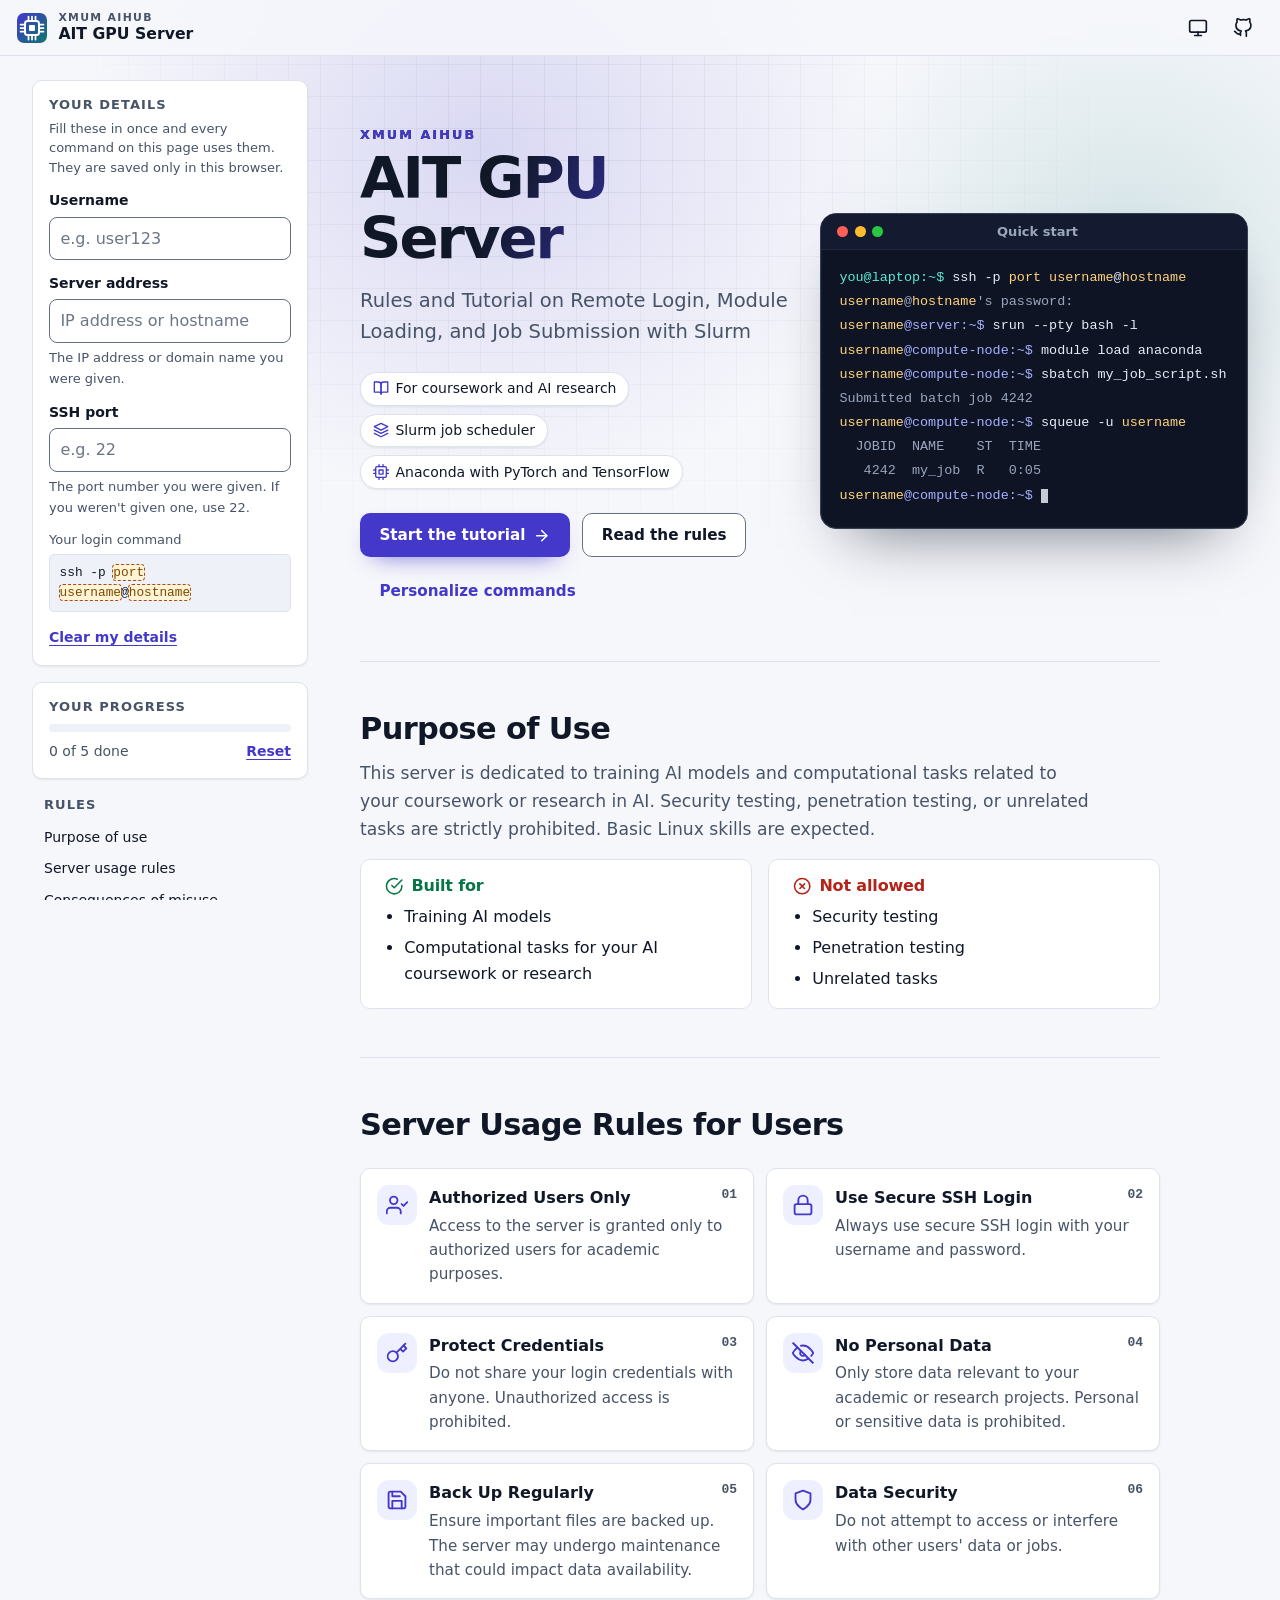
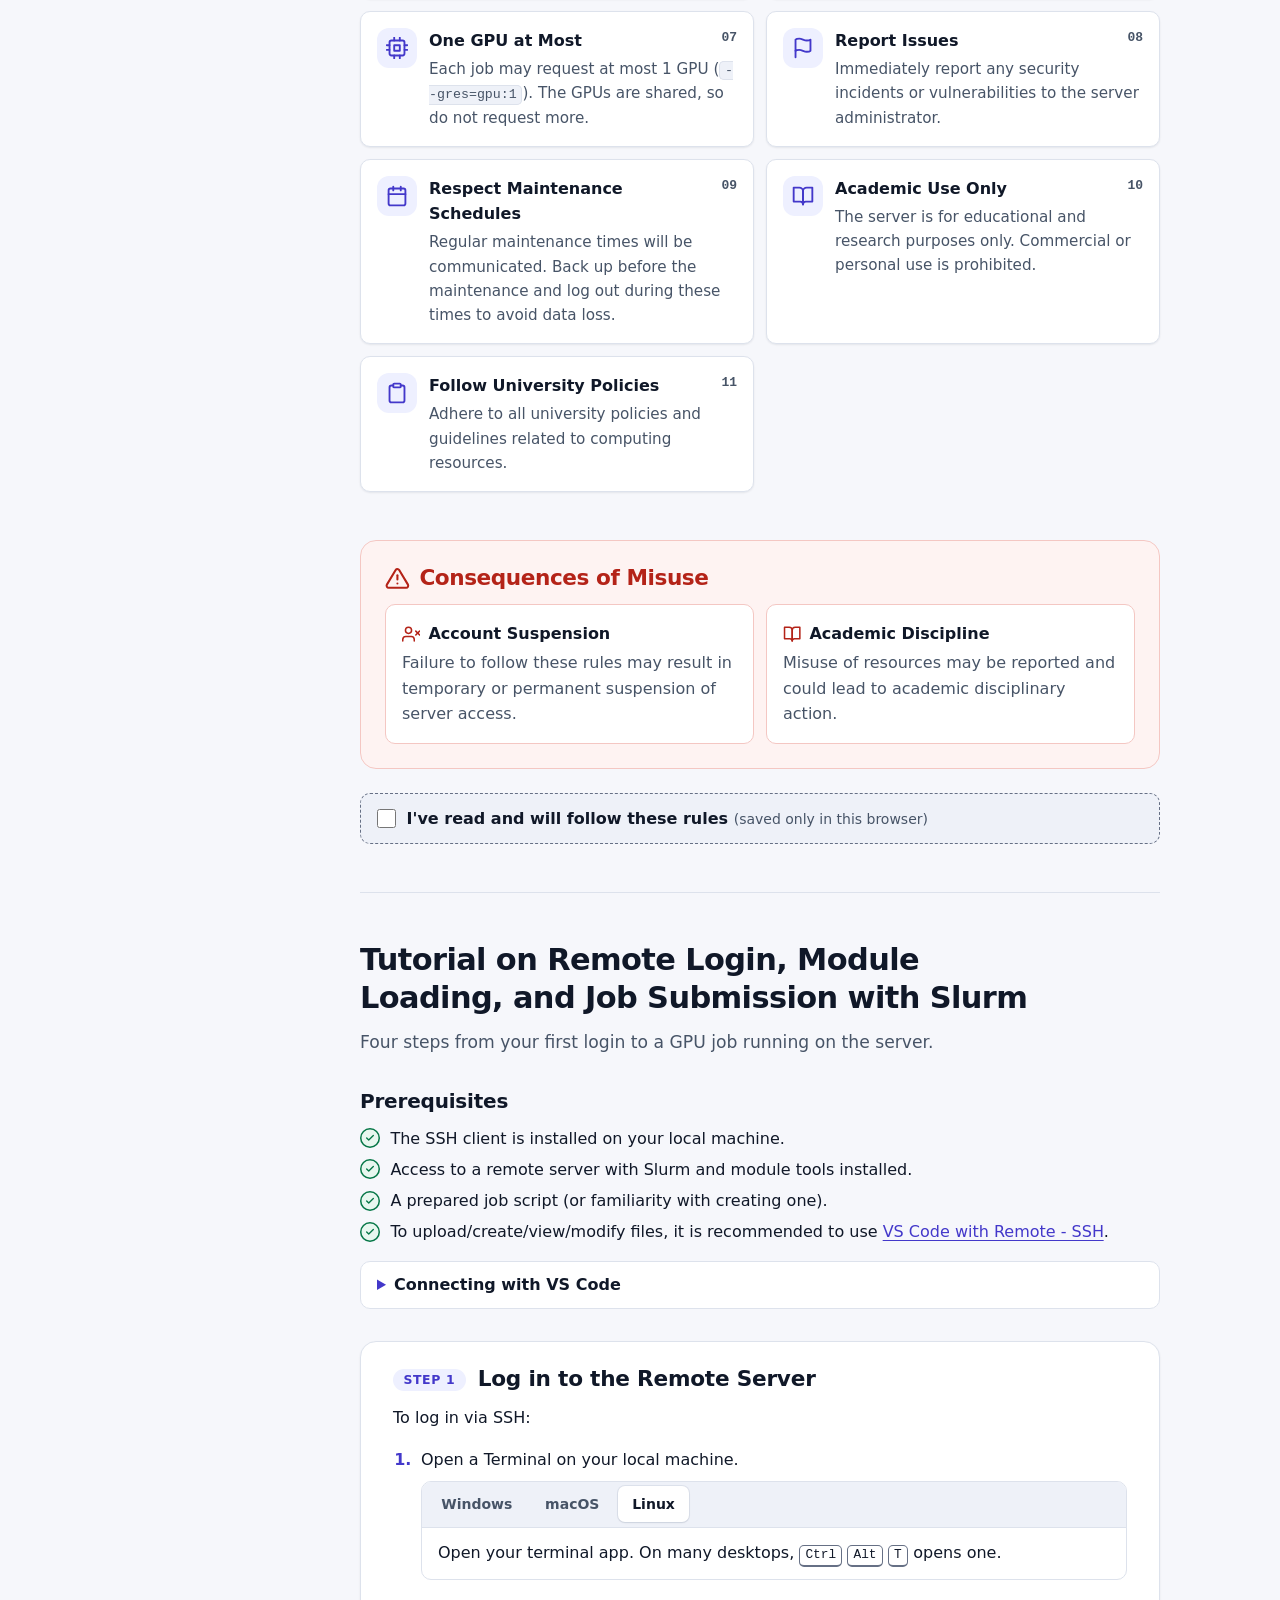
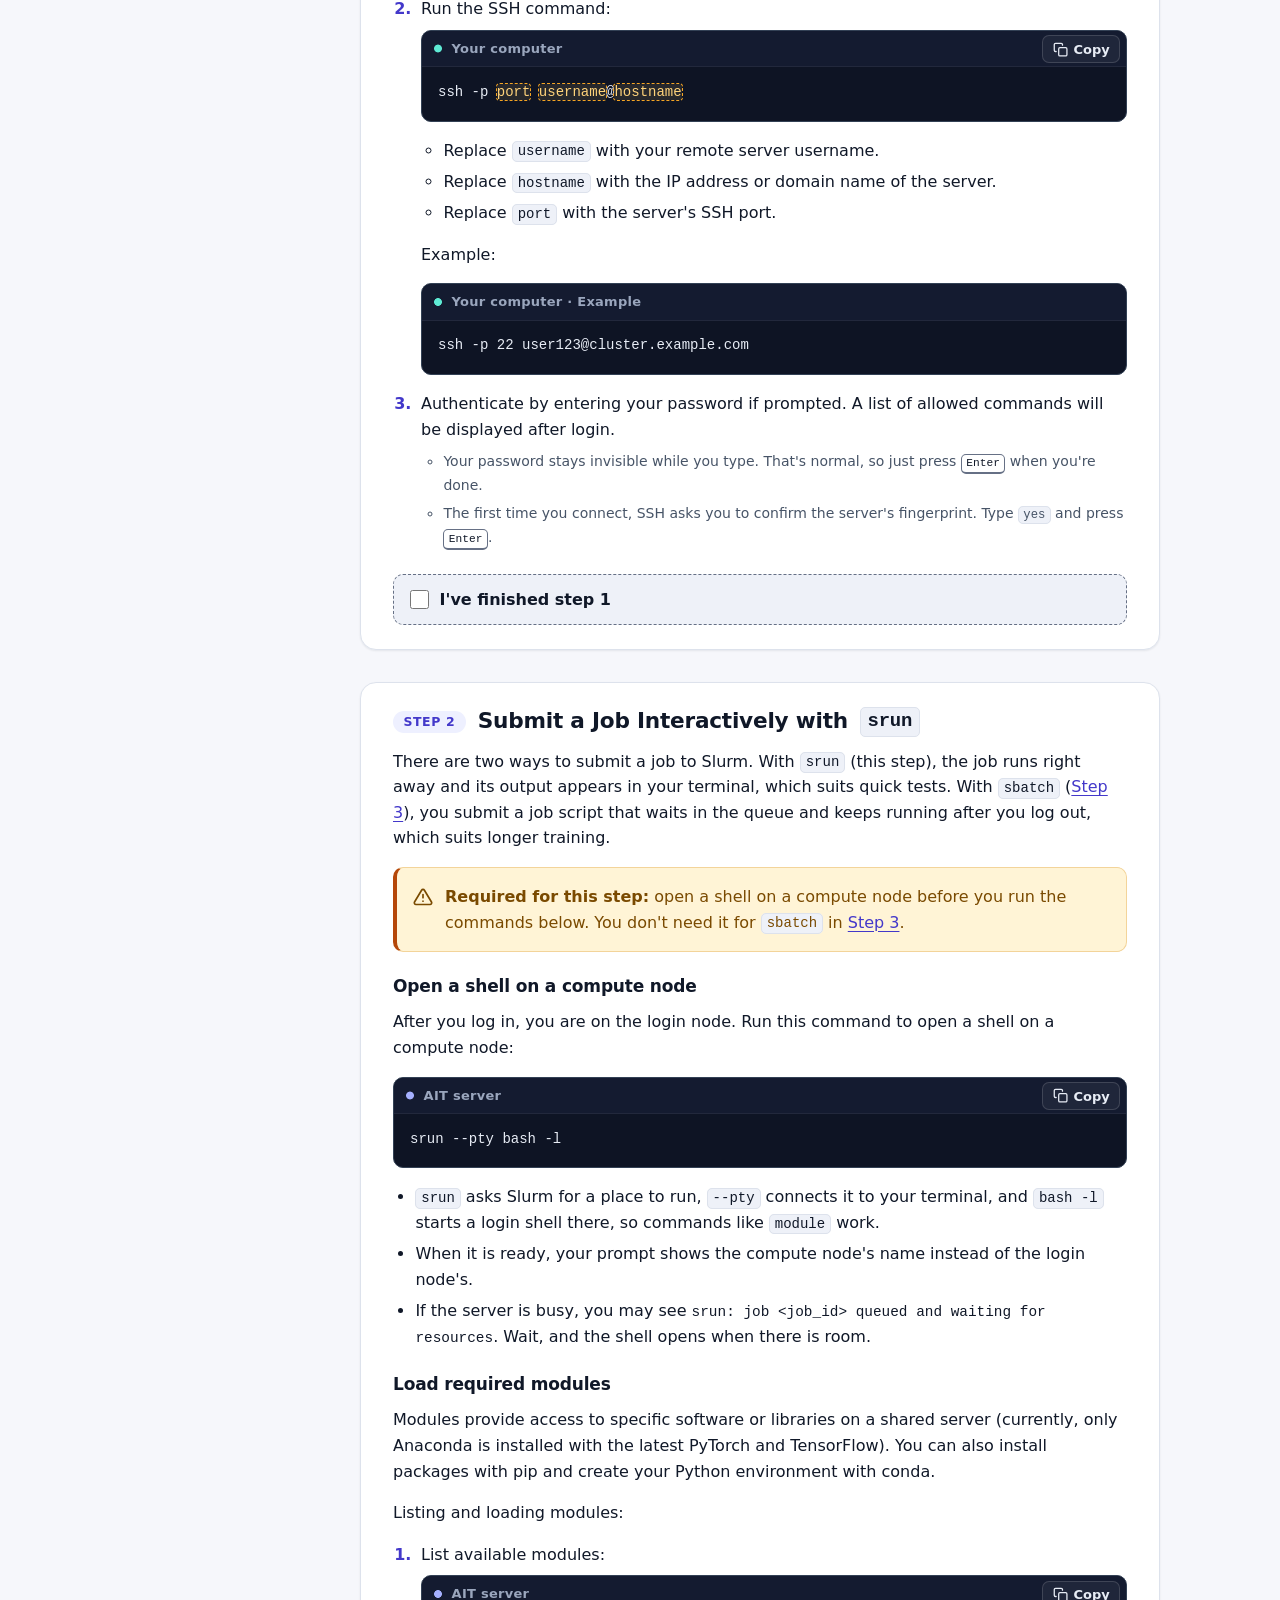
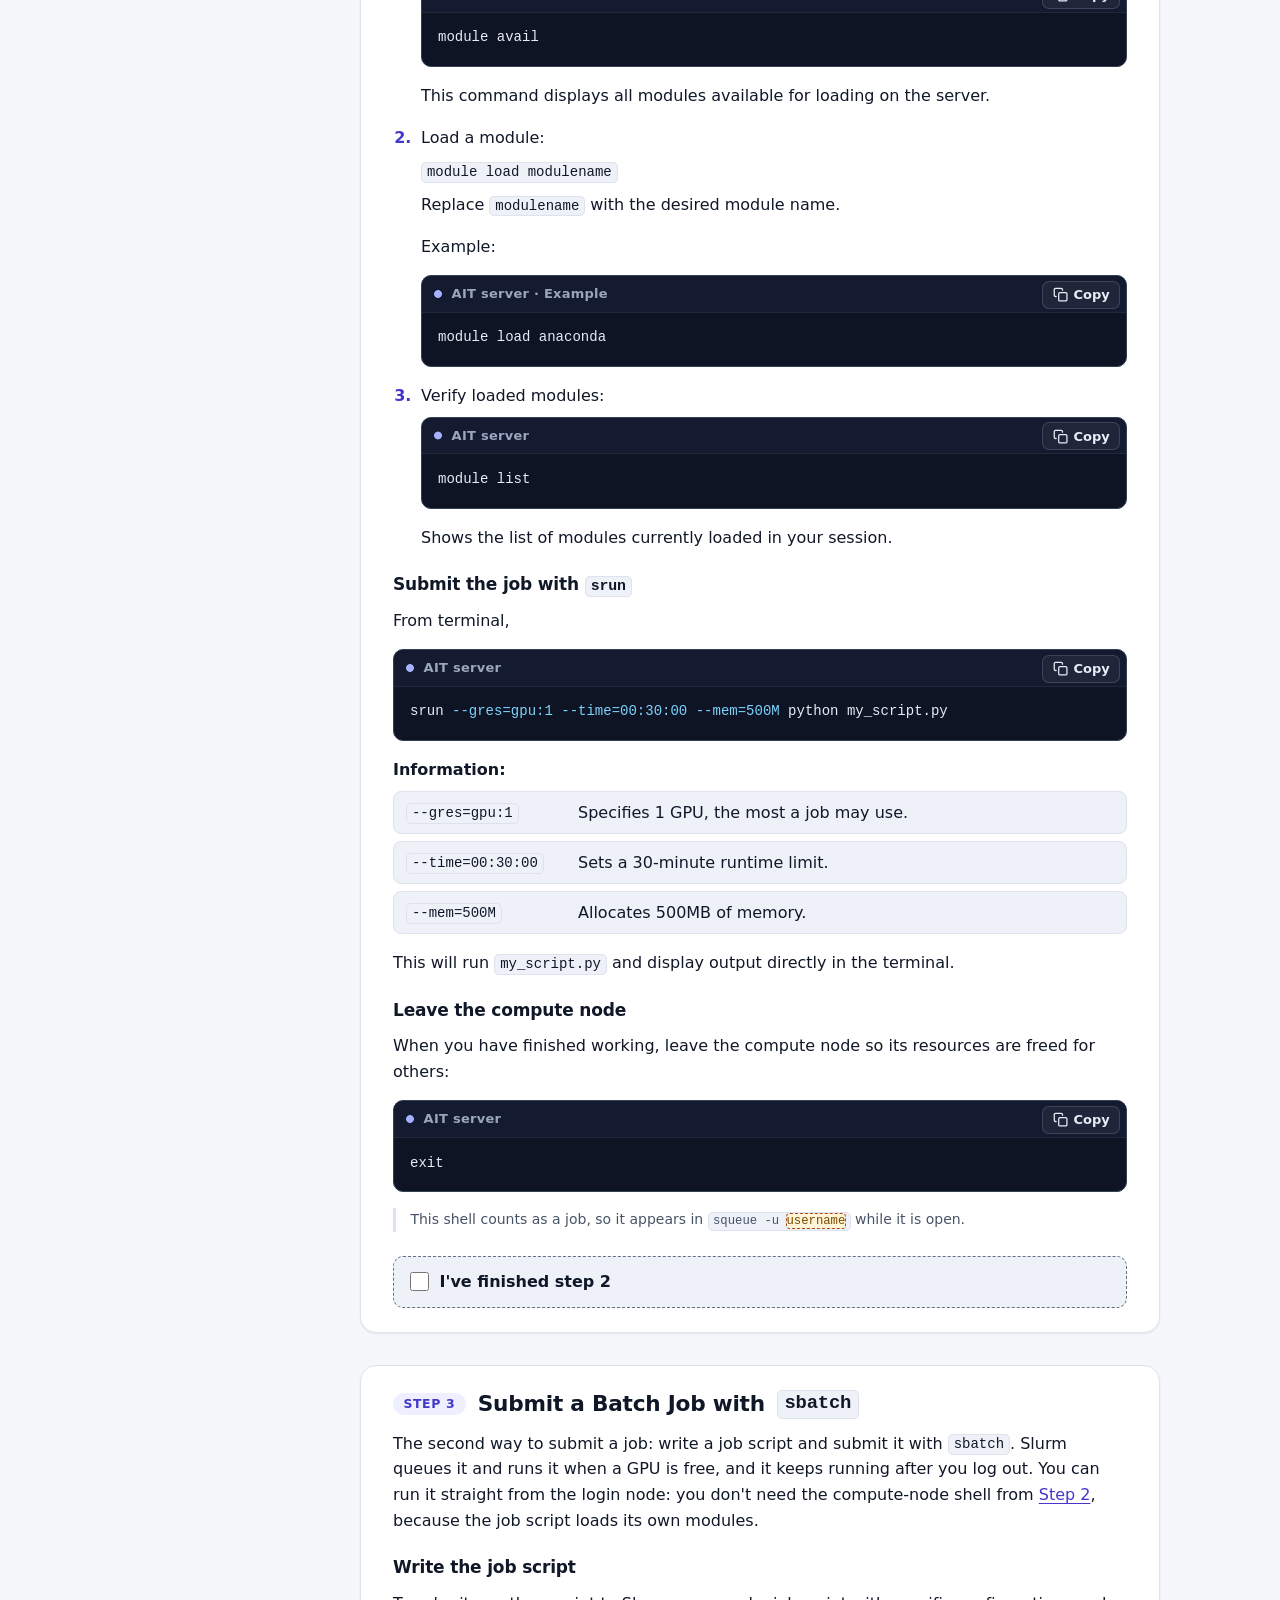
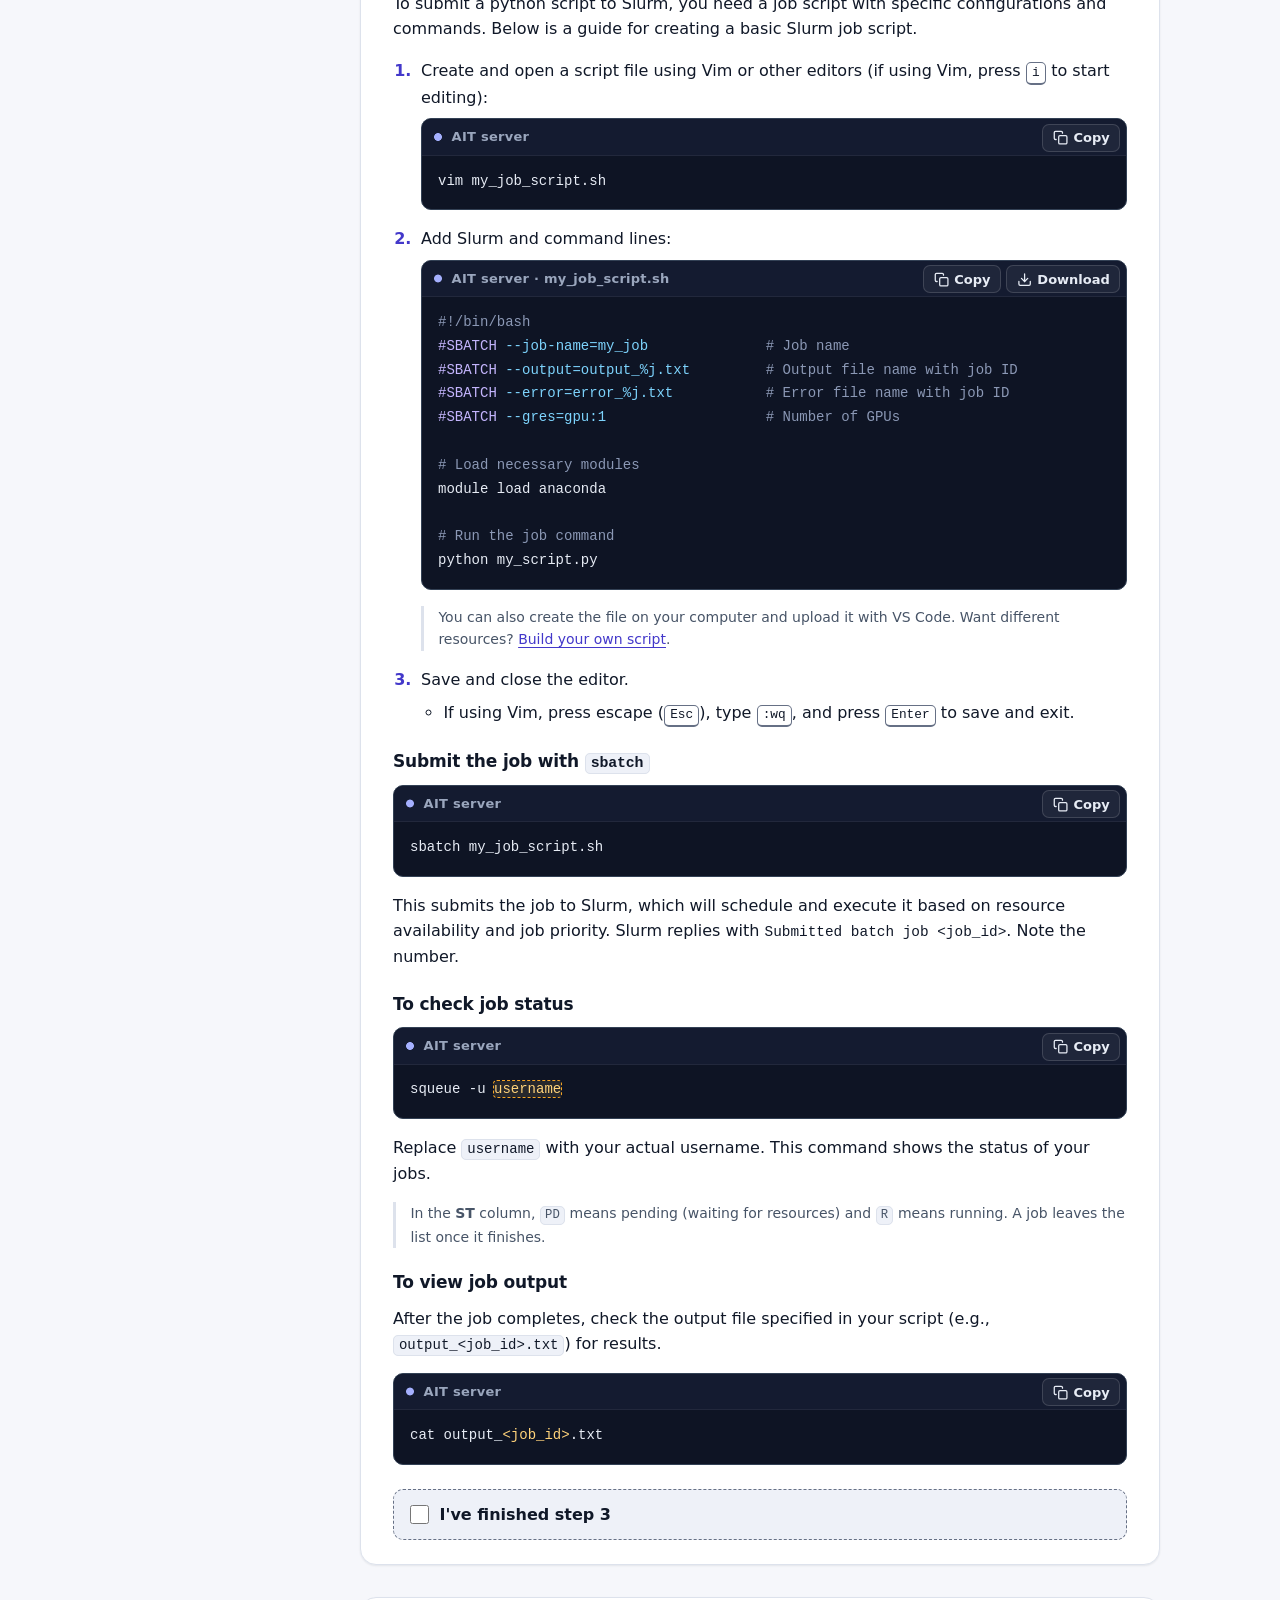
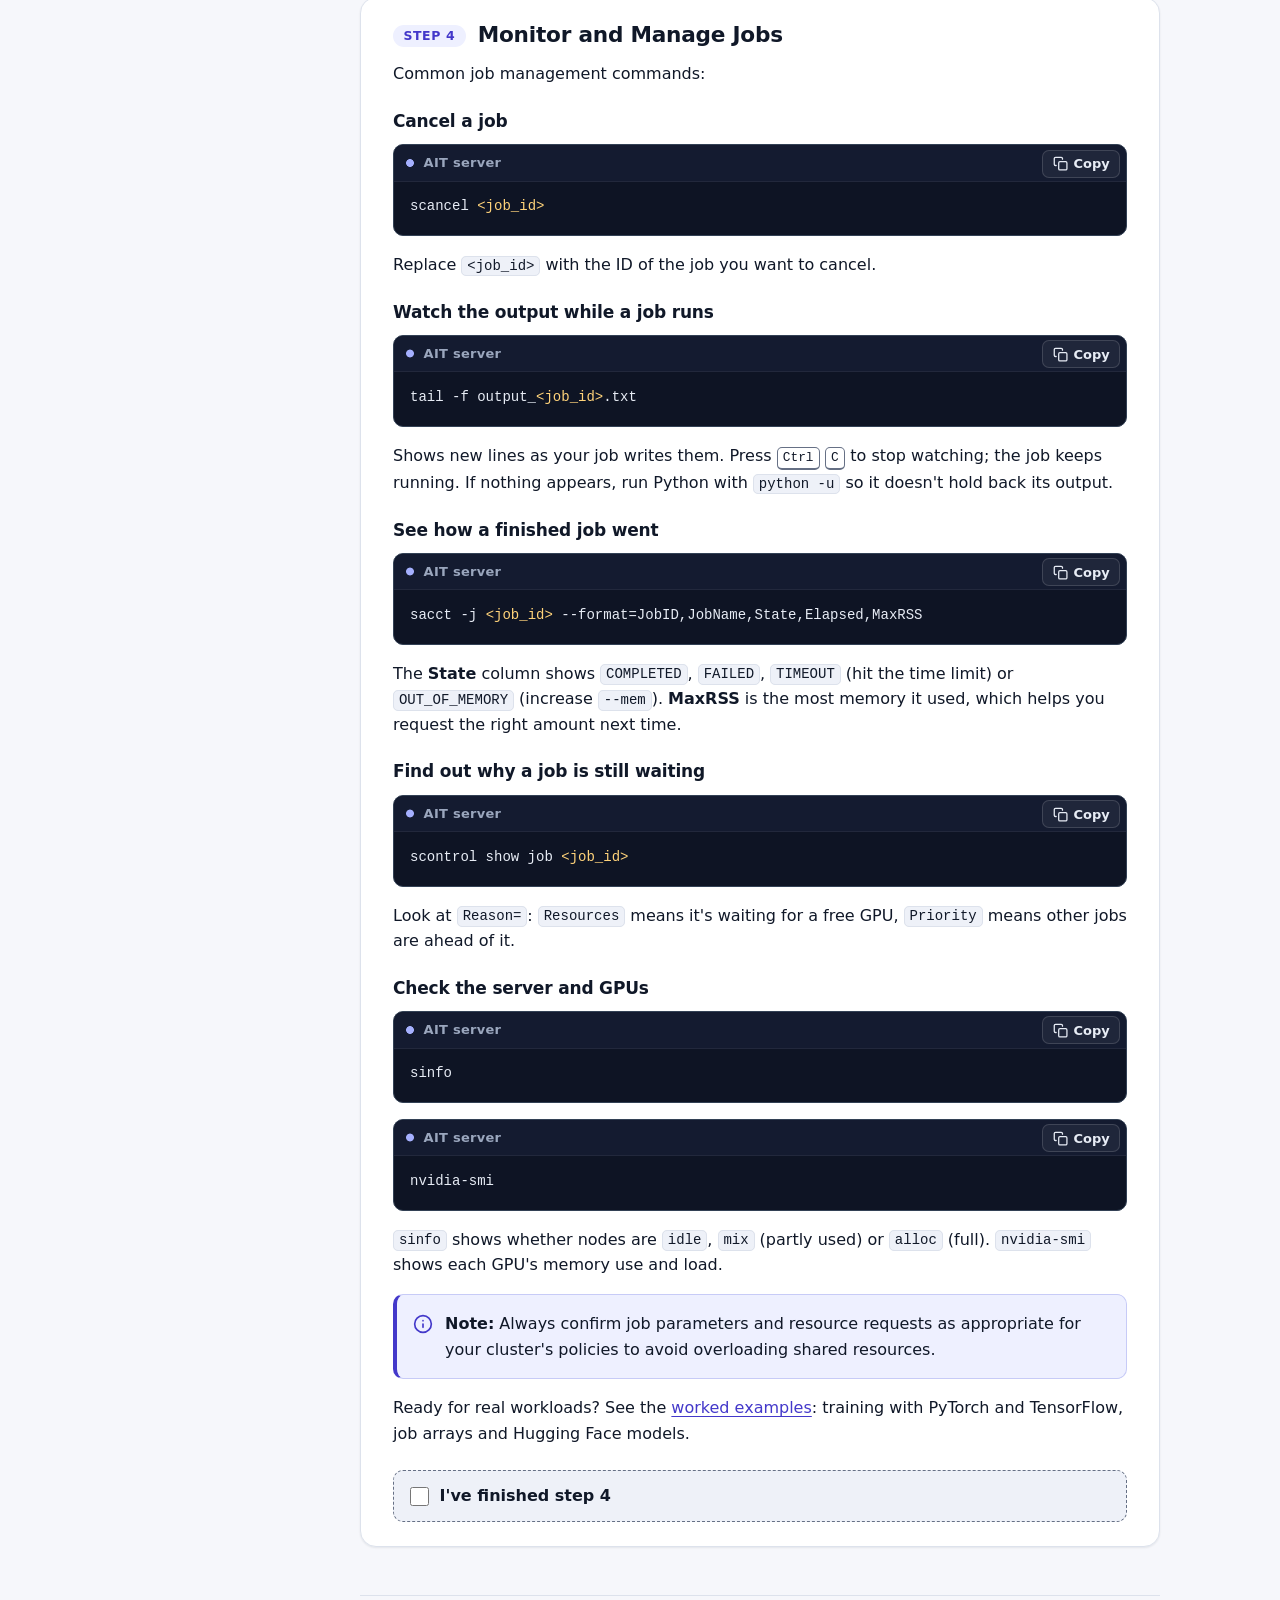
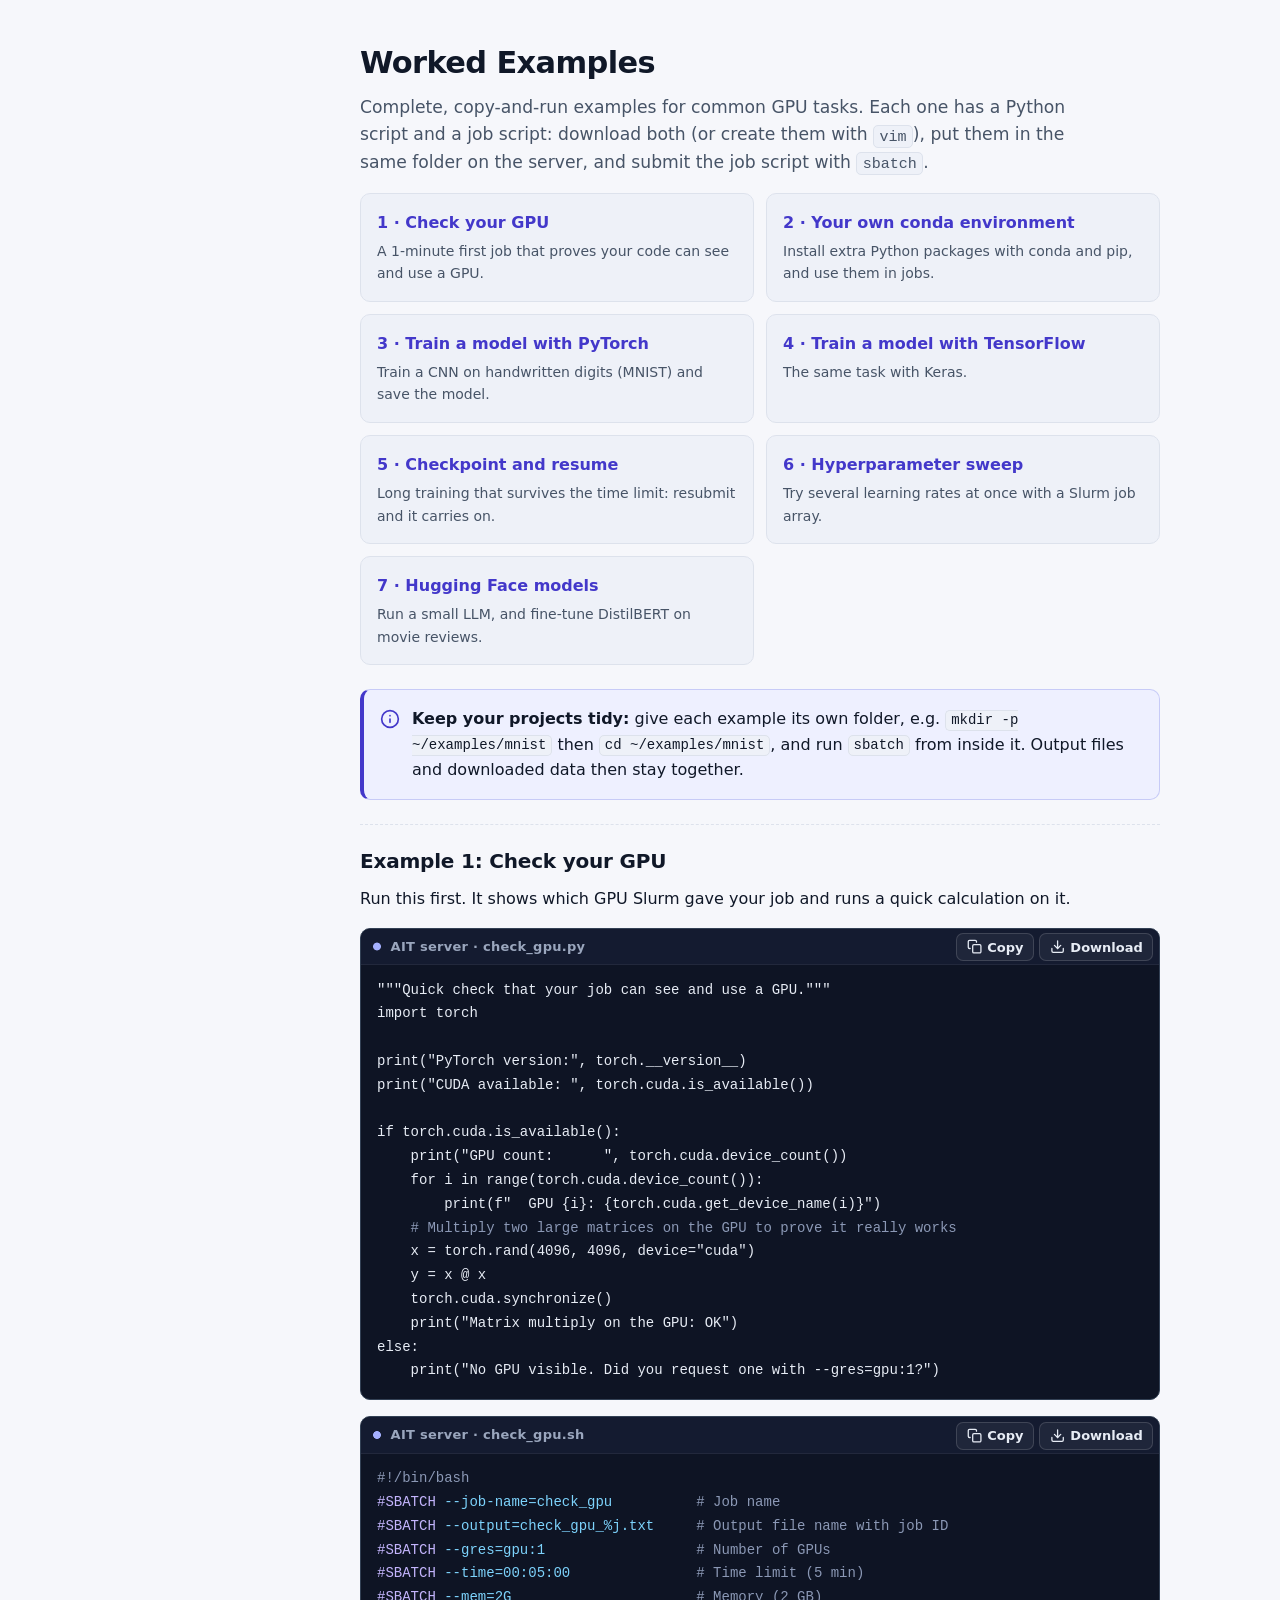
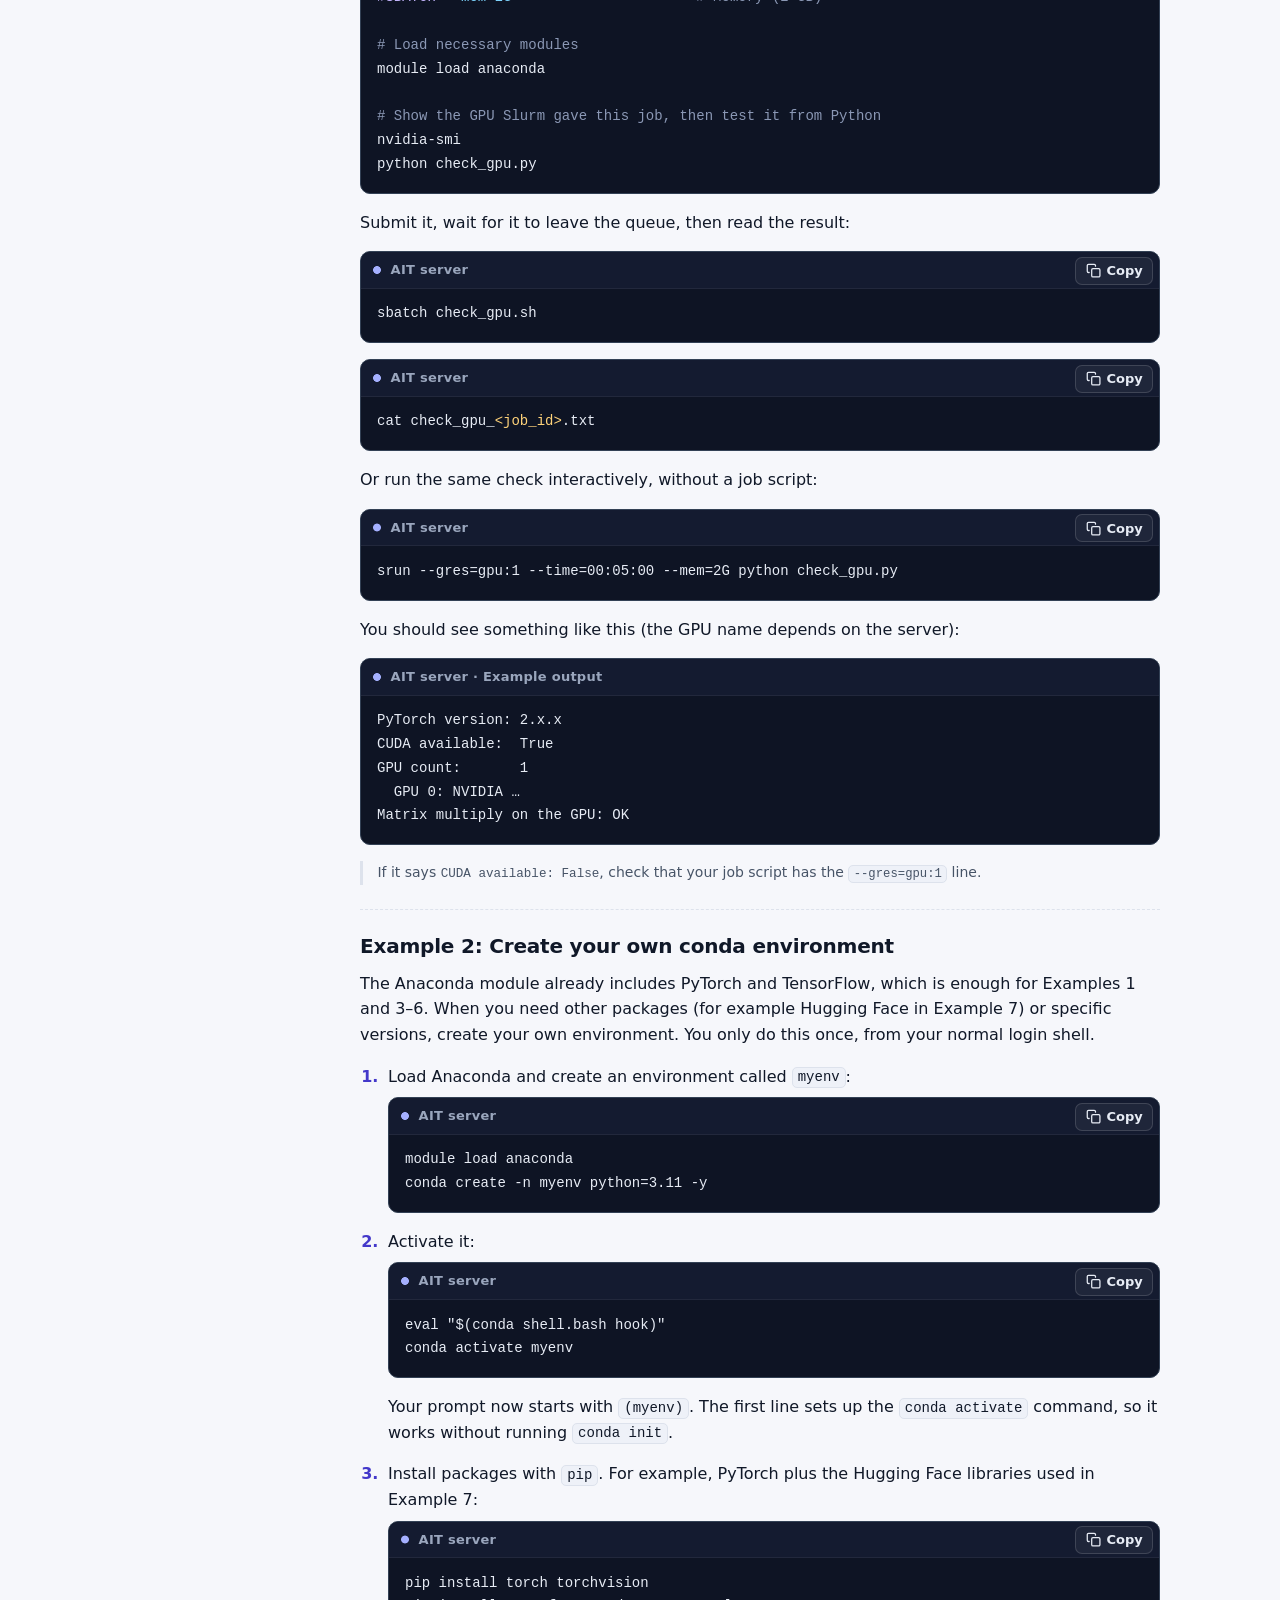
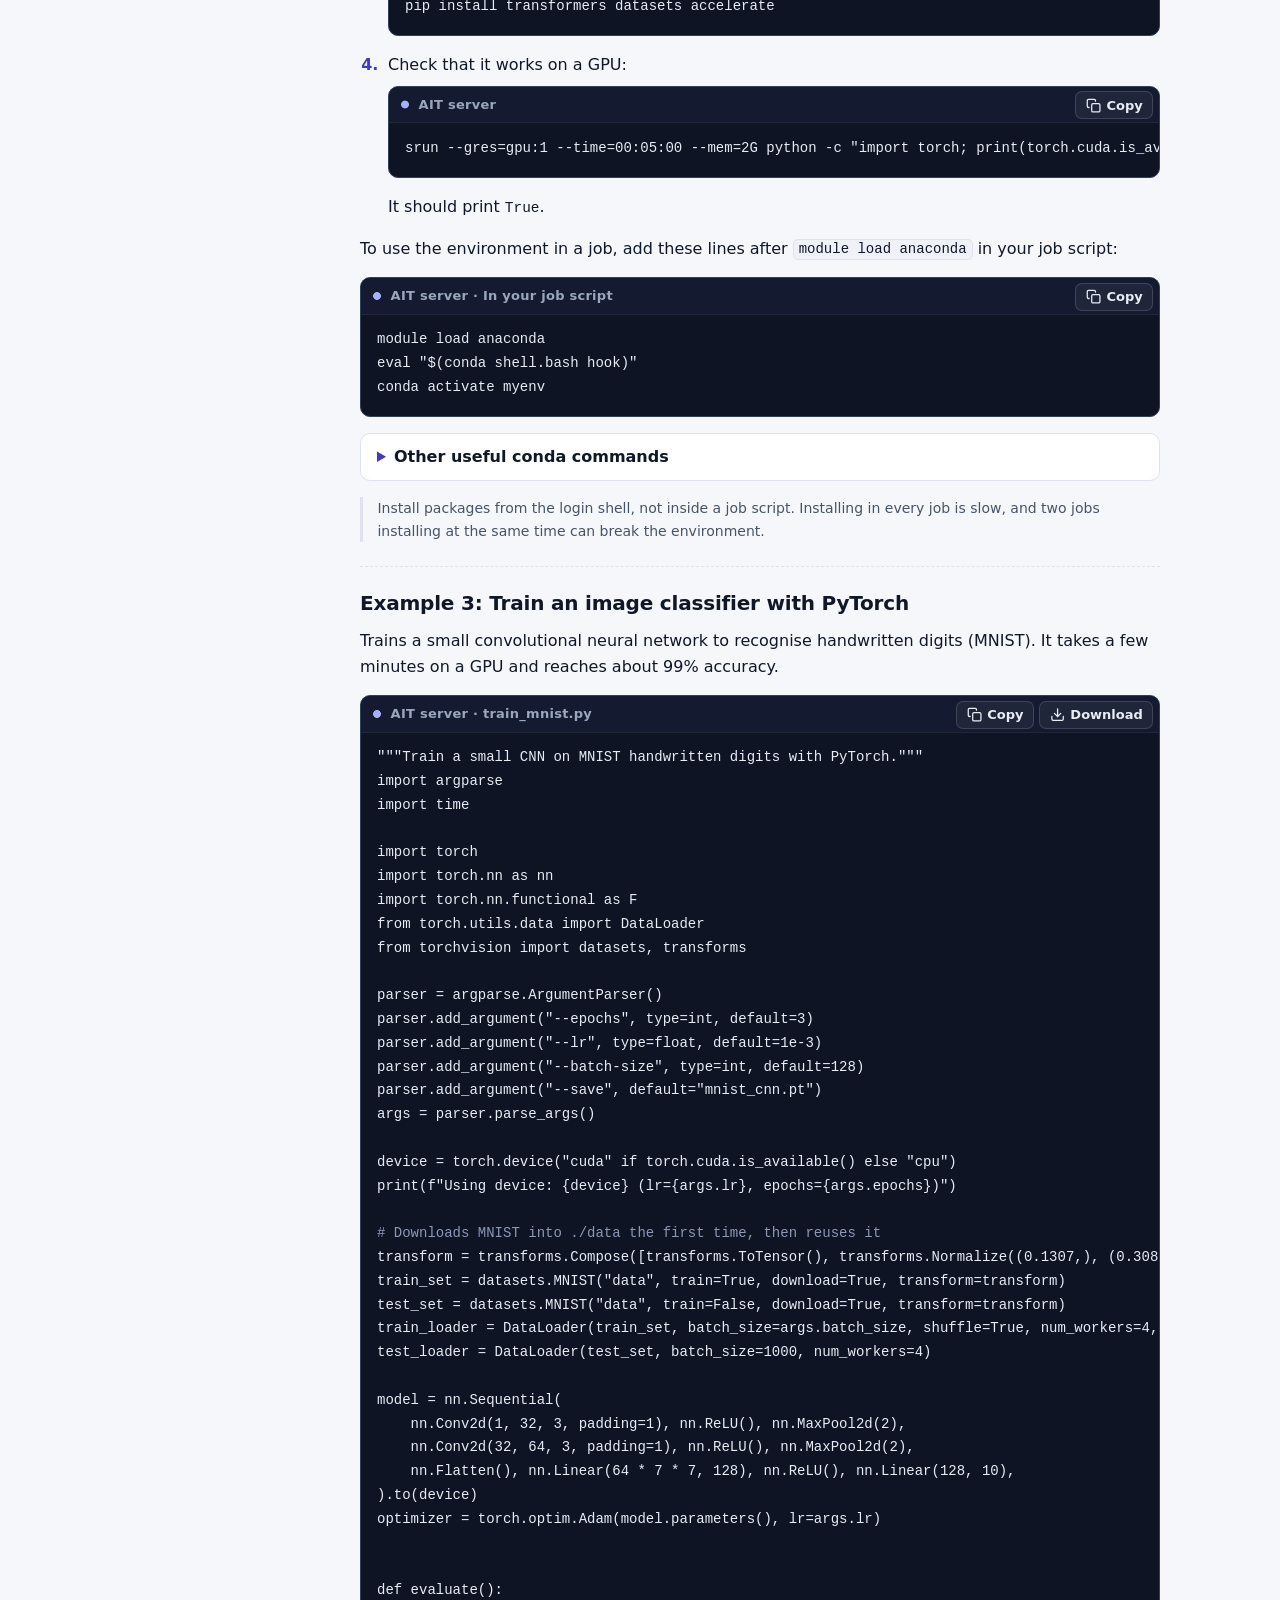
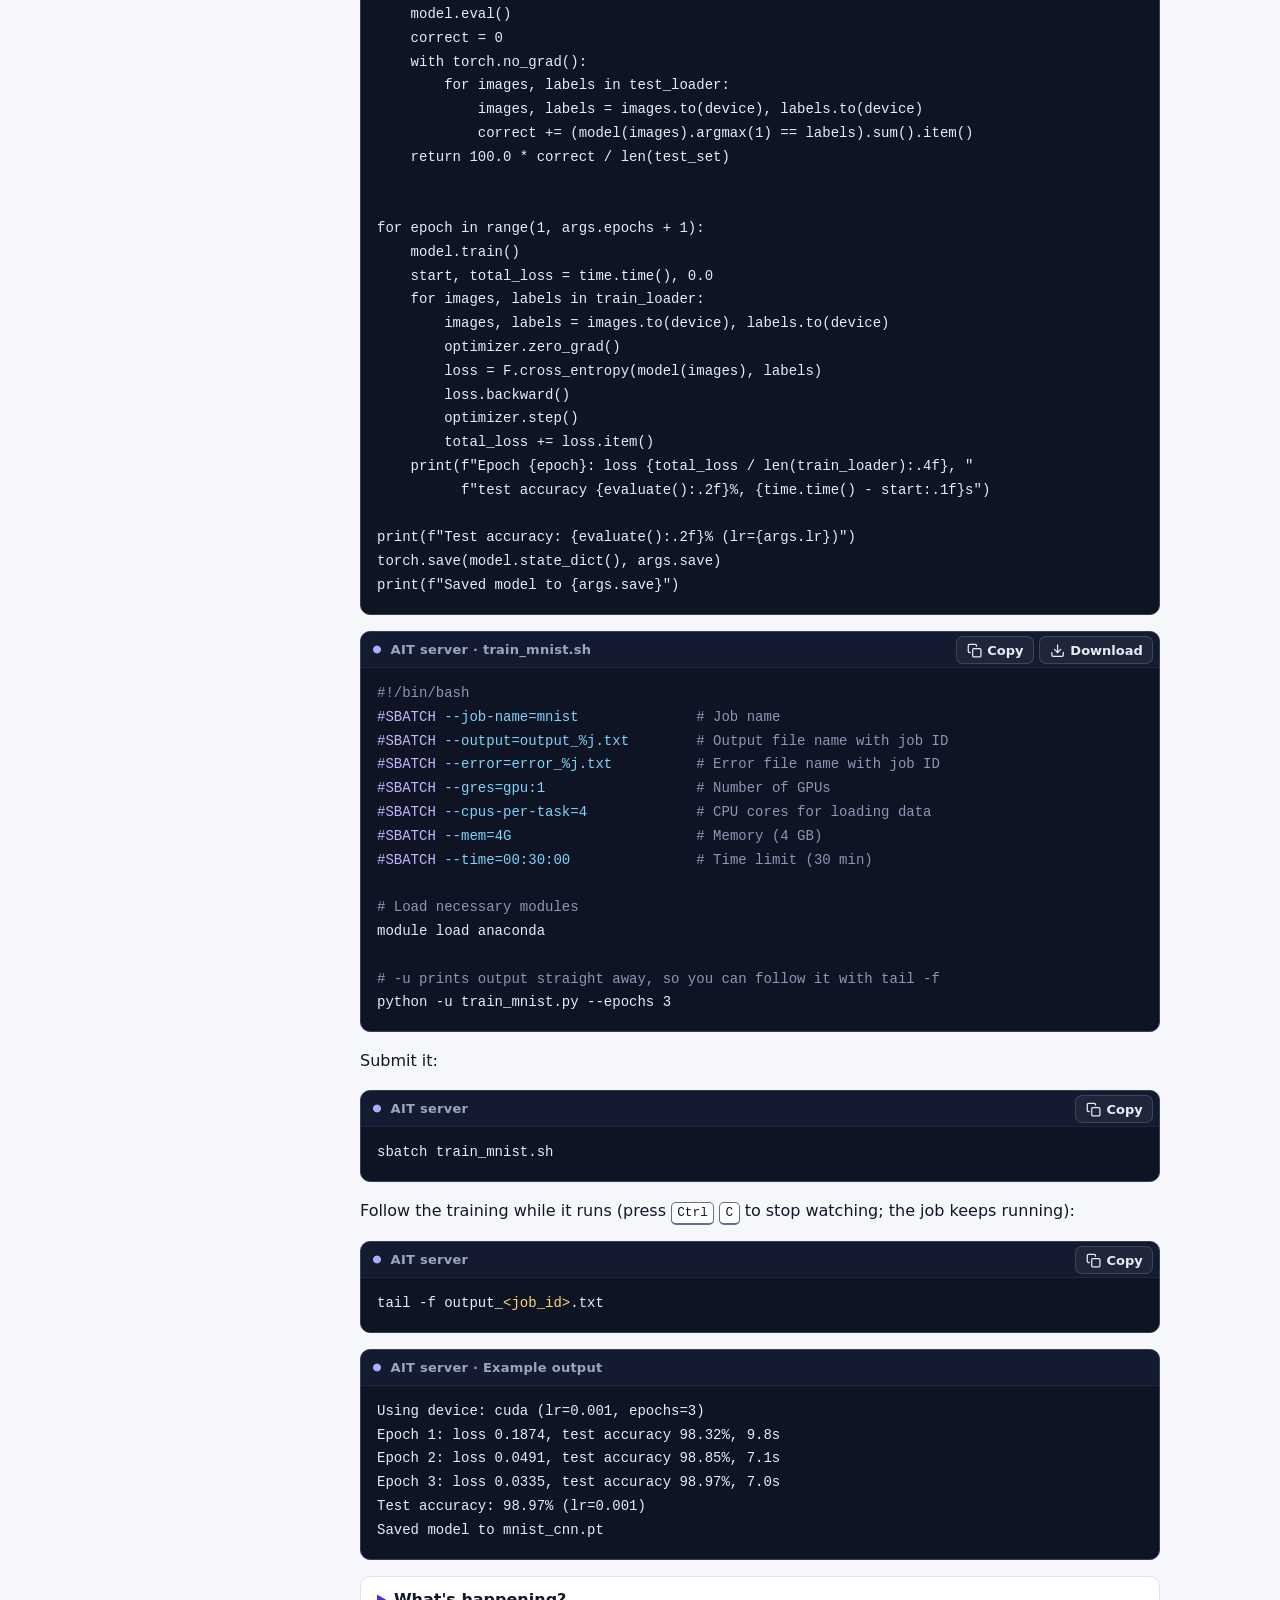
==== commit ec5a1961: "reduce unnecessary steps" ====
--- a/index.html
+++ b/index.html
@@ -176,11 +176,9 @@
           <ol class="toc__list" role="list" aria-labelledby="toc-tutorial">
             <li><a href="#prerequisites">Prerequisites</a></li>
             <li><a href="#step-1" data-done-for="step-1"><span class="toc__num" aria-hidden="true">1</span> Log in to the server</a></li>
-            <li><a href="#step-2" data-done-for="step-2"><span class="toc__num" aria-hidden="true">2</span> Access a compute node</a></li>
-            <li><a href="#step-3" data-done-for="step-3"><span class="toc__num" aria-hidden="true">3</span> Load modules</a></li>
-            <li><a href="#step-4" data-done-for="step-4"><span class="toc__num" aria-hidden="true">4</span> Prepare a job script</a></li>
-            <li><a href="#step-5" data-done-for="step-5"><span class="toc__num" aria-hidden="true">5</span> Submit the job</a></li>
-            <li><a href="#step-6" data-done-for="step-6"><span class="toc__num" aria-hidden="true">6</span> Monitor and manage jobs</a></li>
+            <li><a href="#step-2" data-done-for="step-2"><span class="toc__num" aria-hidden="true">2</span> Submit a job with srun</a></li>
+            <li><a href="#step-3" data-done-for="step-3"><span class="toc__num" aria-hidden="true">3</span> Submit a job with sbatch</a></li>
+            <li><a href="#step-4" data-done-for="step-4"><span class="toc__num" aria-hidden="true">4</span> Monitor and manage jobs</a></li>
           </ol>
           <p class="toc__group" id="toc-extras">Extras</p>
           <ul class="toc__list" role="list" aria-labelledby="toc-extras">
@@ -336,7 +334,7 @@
 
       <section id="tutorial" class="section" aria-labelledby="tutorial-title">
         <h2 id="tutorial-title">Tutorial on Remote Login, Module Loading, and Job Submission with Slurm</h2>
-        <p class="section__lead">Six steps from your first login to a GPU job running on the server.</p>
+        <p class="section__lead">Four steps from your first login to a GPU job running on the server.</p>
 
         <section id="prerequisites" class="subsection" data-label="Prerequisites" aria-labelledby="prerequisites-title">
           <h3 id="prerequisites-title">Prerequisites</h3>
@@ -344,11 +342,15 @@
             <li>The SSH client is installed on your local machine.</li>
             <li>Access to a remote server with Slurm and module tools installed.</li>
             <li>A prepared job script (or familiarity with creating one).</li>
-            <li>To upload/create/view/modify files, it is recommended to use <a href="https://www.hostbuf.com/">FinalShell</a> or <a href="https://filezilla-project.org/">FileZilla</a>.</li>
+            <li>To upload/create/view/modify files, it is recommended to use <a href="https://code.visualstudio.com/docs/remote/ssh">VS Code with Remote - SSH</a>.</li>
           </ul>
           <details class="explain">
-            <summary>Connecting with FileZilla</summary>
-            <p>Use Host <code>sftp://<var data-var="hostname">hostname</var></code>, Username <code><var data-var="username">username</var></code>, your server password, and Port <code><var data-var="sshport">port</var></code>, then click <strong>Quickconnect</strong>.</p>
+            <summary>Connecting with VS Code</summary>
+            <ol>
+              <li>Install the <strong>Remote - SSH</strong> extension from the Extensions view (<kbd>Ctrl</kbd> <kbd>Shift</kbd> <kbd>X</kbd>).</li>
+              <li>Press <kbd>F1</kbd>, run <strong>Remote-SSH: Connect to Host…</strong> and enter <code>ssh -p <var data-var="sshport">port</var> <var data-var="username">username</var>@<var data-var="hostname">hostname</var></code>, then your server password when asked.</li>
+              <li>Use <strong>File › Open Folder</strong> to browse and edit your files on the server. Drag files from your computer into the Explorer to upload them, and open a terminal on the server with <kbd>Ctrl</kbd> <kbd>`</kbd>.</li>
+            </ol>
           </details>
         </section>
 
@@ -398,28 +400,23 @@
         </section>
 
         <section id="step-2" class="step" data-label="Step 2" aria-labelledby="step-2-title">
-          <h3 id="step-2-title" class="step__title"><span class="step__kicker">Step 2<span class="visually-hidden">:</span></span> Access a Compute Node</h3>
+          <h3 id="step-2-title" class="step__title"><span class="step__kicker">Step 2<span class="visually-hidden">:</span></span> Submit a Job Interactively with <code>srun</code></h3>
+          <p>There are two ways to submit a job to Slurm. With <code>srun</code> (this step), the job runs right away and its output appears in your terminal, which suits quick tests. With <code>sbatch</code> (<a href="#step-3">Step 3</a>), you submit a job script that waits in the queue and keeps running after you log out, which suits longer training.</p>
           <div class="callout callout--warn" role="note">
             <svg class="icon callout__icon" aria-hidden="true" focusable="false"><use href="#i-alert-triangle"/></svg>
-            <p><strong>Required:</strong> you must run this command before you continue to Step 3. Every step after this one is done on the compute node.</p>
-          </div>
+            <p><strong>Required for this step:</strong> open a shell on a compute node before you run the commands below. You don't need it for <code>sbatch</code> in <a href="#step-3">Step 3</a>.</p>
+          </div>
+
+          <h4>Open a shell on a compute node</h4>
           <p>After you log in, you are on the login node. Run this command to open a shell on a compute node:</p>
-          <div class="code" data-where="server" data-cheat="Open a shell on a compute node (required after login)" data-keywords="srun pty bash compute node interactive shell login"><pre><code>srun --pty bash -l</code></pre></div>
+          <div class="code" data-where="server" data-cheat="Open a shell on a compute node" data-keywords="srun pty bash compute node interactive shell login"><pre><code>srun --pty bash -l</code></pre></div>
           <ul>
             <li><code>srun</code> asks Slurm for a place to run, <code>--pty</code> connects it to your terminal, and <code>bash -l</code> starts a login shell there, so commands like <code>module</code> work.</li>
             <li>When it is ready, your prompt shows the compute node's name instead of the login node's.</li>
             <li>If the server is busy, you may see <samp>srun: job <var>&lt;job_id&gt;</var> queued and waiting for resources</samp>. Wait, and the shell opens when there is room.</li>
           </ul>
-          <p>When you have finished working, leave the compute node so its resources are freed for others:</p>
-          <div class="code" data-where="server" data-cheat="Leave the compute node" data-keywords="exit leave compute node logout"><pre><code>exit</code></pre></div>
-          <p class="tip">This shell counts as a job, so it appears in <code>squeue -u <var data-var="username">username</var></code> while it is open.</p>
-          <p class="done js-only">
-            <label class="check"><input type="checkbox" data-done="step-2"> <span>I've finished step 2</span></label>
-          </p>
-        </section>
-
-        <section id="step-3" class="step" data-label="Step 3" aria-labelledby="step-3-title">
-          <h3 id="step-3-title" class="step__title"><span class="step__kicker">Step 3<span class="visually-hidden">:</span></span> Load Required Modules</h3>
+
+          <h4>Load required modules</h4>
           <p>Modules provide access to specific software or libraries on a shared server (currently, only Anaconda is installed with the latest PyTorch and TensorFlow). You can also install packages with pip and create your Python environment with conda.</p>
           <p>Listing and loading modules:</p>
           <ol class="steps-list">
@@ -441,27 +438,9 @@
               <p>Shows the list of modules currently loaded in your session.</p>
             </li>
           </ol>
-          <p class="done js-only">
-            <label class="check"><input type="checkbox" data-done="step-3"> <span>I've finished step 3</span></label>
-          </p>
-        </section>
-
-        <section id="step-4" class="step" data-label="Step 4" aria-labelledby="step-4-title">
-          <h3 id="step-4-title" class="step__title"><span class="step__kicker">Step 4<span class="visually-hidden">:</span></span> Prepare a Slurm Job Script</h3>
-          <p>There are two ways to submit jobs to Slurm.</p>
-          <div class="method-picker">
-            <a class="method-card" href="#method-1">
-              <span class="method-card__title">Method 1 · Interactive</span>
-              <span class="method-card__text">Run a Python script with <code>srun</code> and watch its output live in your terminal.</span>
-            </a>
-            <a class="method-card" href="#method-2">
-              <span class="method-card__title">Method 2 · Job script</span>
-              <span class="method-card__text">Write a job script and submit it with <code>sbatch</code>. It keeps running after you log out. Steps 5 and 6 use this method.</span>
-            </a>
-          </div>
-
-          <section id="method-1" class="method" data-label="Step 4 · Method 1" aria-labelledby="method-1-title">
-            <h4 id="method-1-title">Method 1: Run a Python script interactively</h4>
+
+          <div id="run-interactive">
+            <h4>Submit the job with <code>srun</code></h4>
             <p>From terminal,</p>
             <div class="code" data-where="server" data-cheat="Run a Python script interactively on 1 GPU" data-keywords="srun interactive gpu run"><pre><code>srun <span class="flag" data-flag="gres">--gres=gpu:1</span> <span class="flag" data-flag="time">--time=00:30:00</span> <span class="flag" data-flag="mem">--mem=500M</span> python my_script.py</code></pre></div>
             <p class="flags__intro">Information:</p>
@@ -471,19 +450,31 @@
               <div class="flags__item" data-flag="mem"><dt><code>--mem=500M</code></dt><dd>Allocates 500MB of memory.</dd></div>
             </dl>
             <p>This will run <code>my_script.py</code> and display output directly in the terminal.</p>
-          </section>
-
-          <section id="method-2" class="method" data-label="Step 4 · Method 2" aria-labelledby="method-2-title">
-            <h4 id="method-2-title">Method 2: Submit a job script</h4>
-            <p>To submit a python script to Slurm, you need a job script with specific configurations and commands. Below is a guide for creating a basic Slurm job script.</p>
-            <ol class="steps-list">
-              <li>
-                <p>Create and open a script file using Vim or other editors (if using Vim, press <kbd>i</kbd> to start editing):</p>
-                <div class="code" data-where="server" data-cheat="Create or edit a job script in Vim" data-keywords="vim editor edit file create"><pre><code>vim my_job_script.sh</code></pre></div>
-              </li>
-              <li>
-                <p>Add Slurm and command lines:</p>
-                <div class="code" data-where="server" data-title="my_job_script.sh" data-download="my_job_script.sh"><pre><code><span class="tok-comment">#!/bin/bash</span>
+          </div>
+
+          <h4>Leave the compute node</h4>
+          <p>When you have finished working, leave the compute node so its resources are freed for others:</p>
+          <div class="code" data-where="server" data-cheat="Leave the compute node" data-keywords="exit leave compute node logout"><pre><code>exit</code></pre></div>
+          <p class="tip">This shell counts as a job, so it appears in <code>squeue -u <var data-var="username">username</var></code> while it is open.</p>
+          <p class="done js-only">
+            <label class="check"><input type="checkbox" data-done="step-2"> <span>I've finished step 2</span></label>
+          </p>
+        </section>
+
+        <section id="step-3" class="step" data-label="Step 3" aria-labelledby="step-3-title">
+          <h3 id="step-3-title" class="step__title"><span class="step__kicker">Step 3<span class="visually-hidden">:</span></span> Submit a Batch Job with <code>sbatch</code></h3>
+          <p>The second way to submit a job: write a job script and submit it with <code>sbatch</code>. Slurm queues it and runs it when a GPU is free, and it keeps running after you log out. You can run it straight from the login node: you don't need the compute-node shell from <a href="#step-2">Step 2</a>, because the job script loads its own modules.</p>
+
+          <h4>Write the job script</h4>
+          <p>To submit a python script to Slurm, you need a job script with specific configurations and commands. Below is a guide for creating a basic Slurm job script.</p>
+          <ol class="steps-list">
+            <li>
+              <p>Create and open a script file using Vim or other editors (if using Vim, press <kbd>i</kbd> to start editing):</p>
+              <div class="code" data-where="server" data-cheat="Create or edit a job script in Vim" data-keywords="vim editor edit file create"><pre><code>vim my_job_script.sh</code></pre></div>
+            </li>
+            <li>
+              <p>Add Slurm and command lines:</p>
+              <div class="code" data-where="server" data-title="my_job_script.sh" data-download="my_job_script.sh"><pre><code><span class="tok-comment">#!/bin/bash</span>
 <span class="tok-key">#SBATCH</span> <span class="tok-flag">--job-name=my_job</span>              <span class="tok-comment"># Job name</span>
 <span class="tok-key">#SBATCH</span> <span class="tok-flag">--output=output_%j.txt</span>         <span class="tok-comment"># Output file name with job ID</span>
 <span class="tok-key">#SBATCH</span> <span class="tok-flag">--error=error_%j.txt</span>           <span class="tok-comment"># Error file name with job ID</span>
@@ -494,24 +485,17 @@
 
 <span class="tok-comment"># Run the job command</span>
 python my_script.py</code></pre></div>
-                <p class="tip">You can also create the file on your computer and upload it with FinalShell or FileZilla.<span class="js-only"> Want different resources? <a href="#builder">Build your own script</a>.</span></p>
-              </li>
-              <li>
-                <p>Save and close the editor.</p>
-                <ul>
-                  <li>If using Vim, press escape (<kbd>Esc</kbd>), type <kbd>:wq</kbd>, and press <kbd>Enter</kbd> to save and exit.</li>
-                </ul>
-              </li>
-            </ol>
-          </section>
-          <p class="done js-only">
-            <label class="check"><input type="checkbox" data-done="step-4"> <span>I've finished step 4</span></label>
-          </p>
-        </section>
-
-        <section id="step-5" class="step" data-label="Step 5" aria-labelledby="step-5-title">
-          <h3 id="step-5-title" class="step__title"><span class="step__kicker">Step 5<span class="visually-hidden">:</span></span> Submit the Job to Slurm</h3>
-          <h4>To submit the job</h4>
+              <p class="tip">You can also create the file on your computer and upload it with VS Code.<span class="js-only"> Want different resources? <a href="#builder">Build your own script</a>.</span></p>
+            </li>
+            <li>
+              <p>Save and close the editor.</p>
+              <ul>
+                <li>If using Vim, press escape (<kbd>Esc</kbd>), type <kbd>:wq</kbd>, and press <kbd>Enter</kbd> to save and exit.</li>
+              </ul>
+            </li>
+          </ol>
+
+          <h4>Submit the job with <code>sbatch</code></h4>
           <div class="code" data-where="server" data-cheat="Submit a job script" data-keywords="sbatch submit batch queue"><pre><code>sbatch my_job_script.sh</code></pre></div>
           <p>This submits the job to Slurm, which will schedule and execute it based on resource availability and job priority. Slurm replies with <samp>Submitted batch job <var>&lt;job_id&gt;</var></samp>. Note the number.</p>
 
@@ -524,12 +508,12 @@
           <p>After the job completes, check the output file specified in your script (e.g., <code>output_&lt;job_id&gt;.txt</code>) for results.</p>
           <div class="code" data-where="server" data-cheat="Read a job's output file" data-keywords="cat output results log view"><pre><code>cat output_<var>&lt;job_id&gt;</var>.txt</code></pre></div>
           <p class="done js-only">
-            <label class="check"><input type="checkbox" data-done="step-5"> <span>I've finished step 5</span></label>
+            <label class="check"><input type="checkbox" data-done="step-3"> <span>I've finished step 3</span></label>
           </p>
         </section>
 
-        <section id="step-6" class="step" data-label="Step 6" aria-labelledby="step-6-title">
-          <h3 id="step-6-title" class="step__title"><span class="step__kicker">Step 6<span class="visually-hidden">:</span></span> Monitor and Manage Jobs</h3>
+        <section id="step-4" class="step" data-label="Step 4" aria-labelledby="step-4-title">
+          <h3 id="step-4-title" class="step__title"><span class="step__kicker">Step 4<span class="visually-hidden">:</span></span> Monitor and Manage Jobs</h3>
           <p>Common job management commands:</p>
           <h4>Cancel a job</h4>
           <div class="code" data-where="server" data-cheat="Cancel a job" data-keywords="scancel stop kill cancel"><pre><code>scancel <var>&lt;job_id&gt;</var></code></pre></div>
@@ -553,7 +537,7 @@
           </div>
           <p>Ready for real workloads? See the <a href="#examples">worked examples</a>: training with PyTorch and TensorFlow, job arrays and Hugging Face models.</p>
           <p class="done js-only">
-            <label class="check"><input type="checkbox" data-done="step-6"> <span>I've finished step 6</span></label>
+            <label class="check"><input type="checkbox" data-done="step-4"> <span>I've finished step 4</span></label>
           </p>
         </section>
       </section>
@@ -1118,7 +1102,7 @@
 
       <section id="builder" class="section section--wide js-only" aria-labelledby="builder-title">
         <h2 id="builder-title">Job Script Builder</h2>
-        <p class="section__lead" id="builder-intro">Fill in the form to get a ready-made Slurm job script. Copy it, or download it and upload it with FinalShell or FileZilla. Optional fields you leave blank are left out of the script.</p>
+        <p class="section__lead" id="builder-intro">Fill in the form to get a ready-made Slurm job script. Copy it, or download it and upload it with VS Code. Optional fields you leave blank are left out of the script.</p>
         <div class="builder">
           <div class="builder__grid">
             <form id="builder-form" class="builder__form" novalidate aria-describedby="builder-intro">
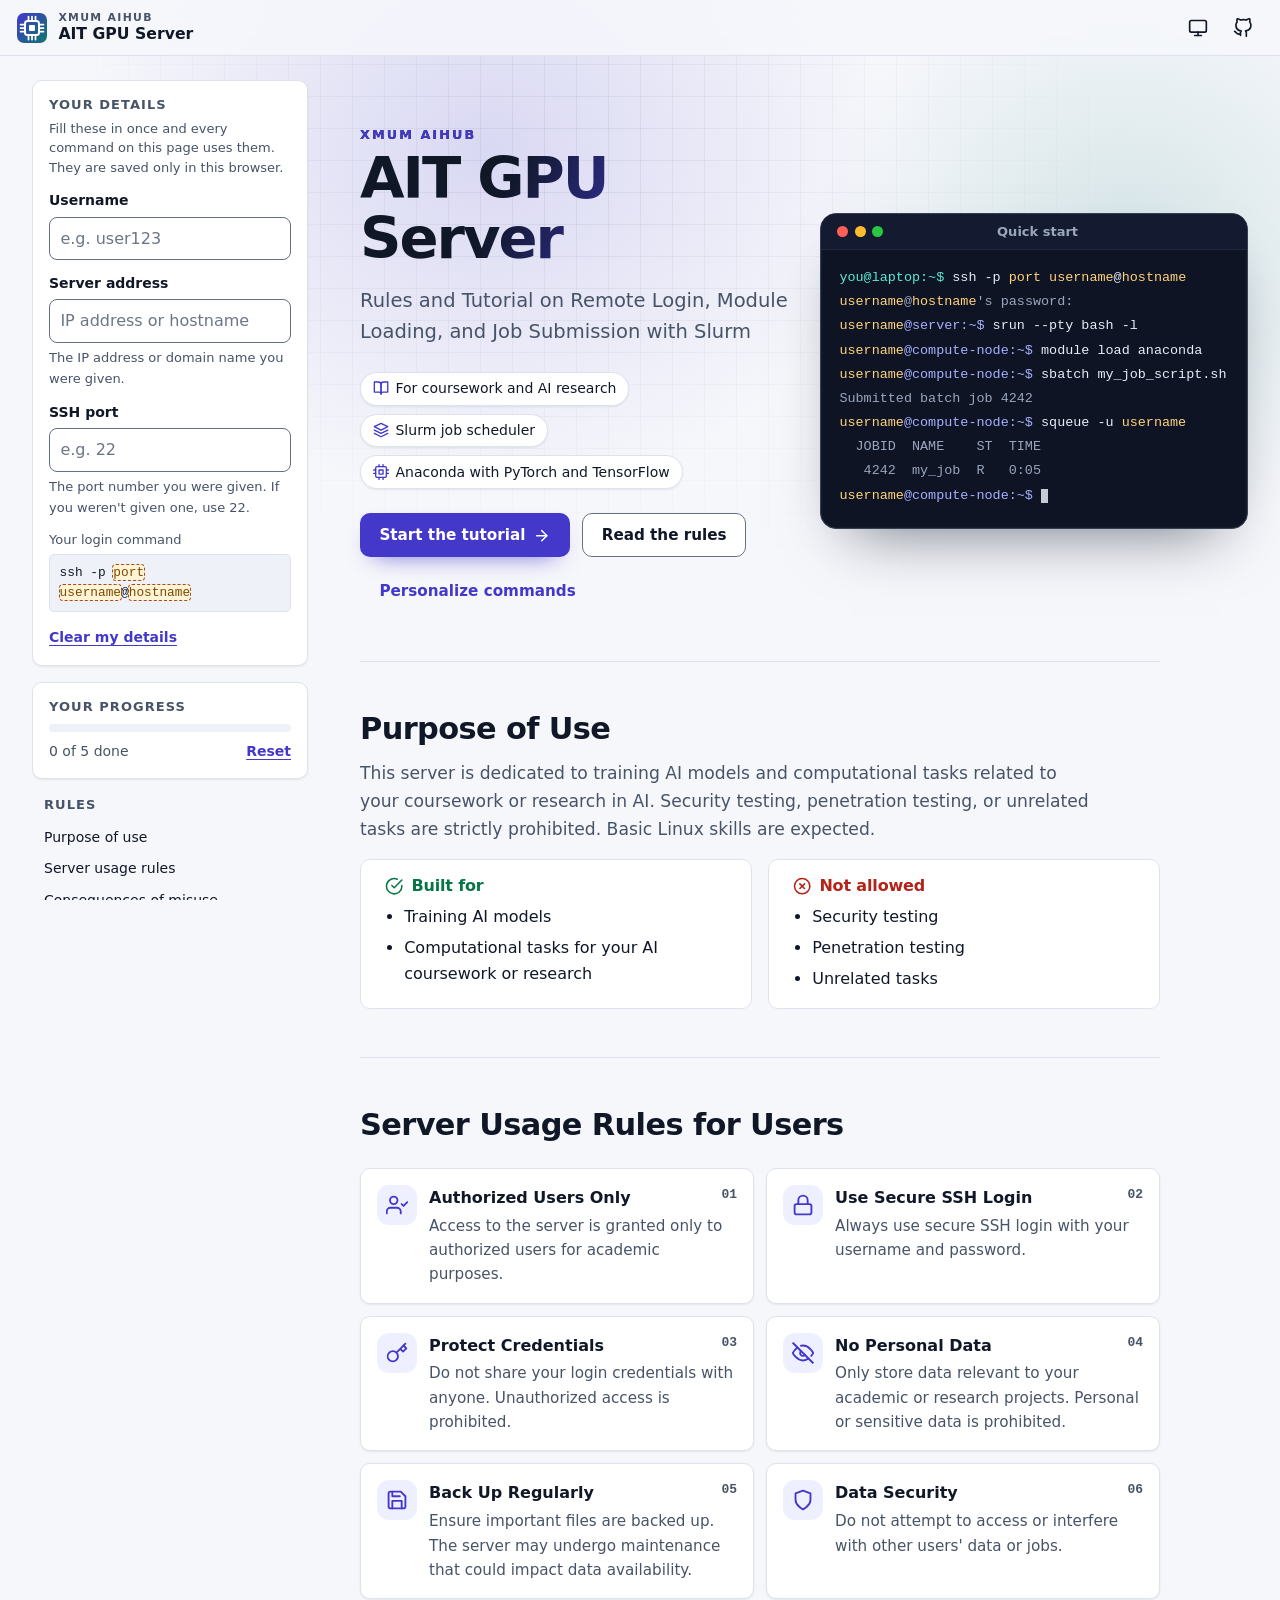
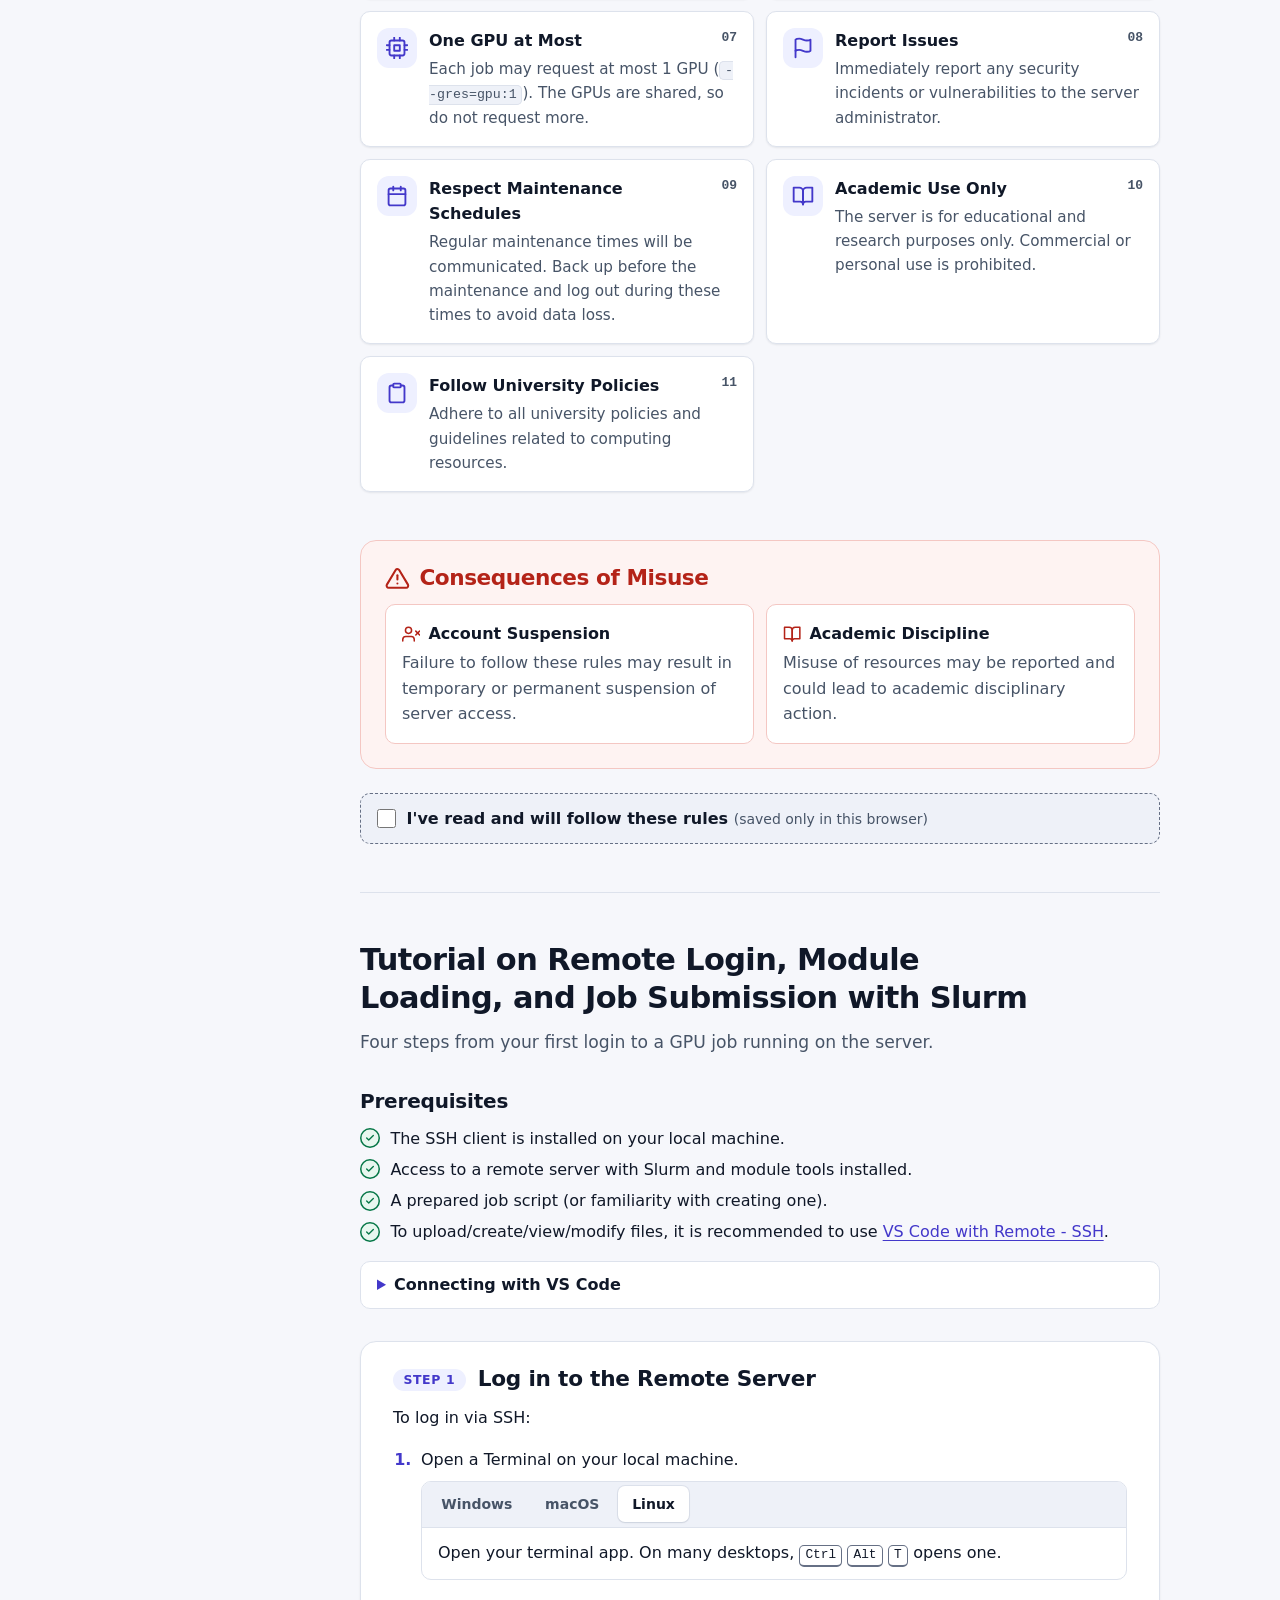
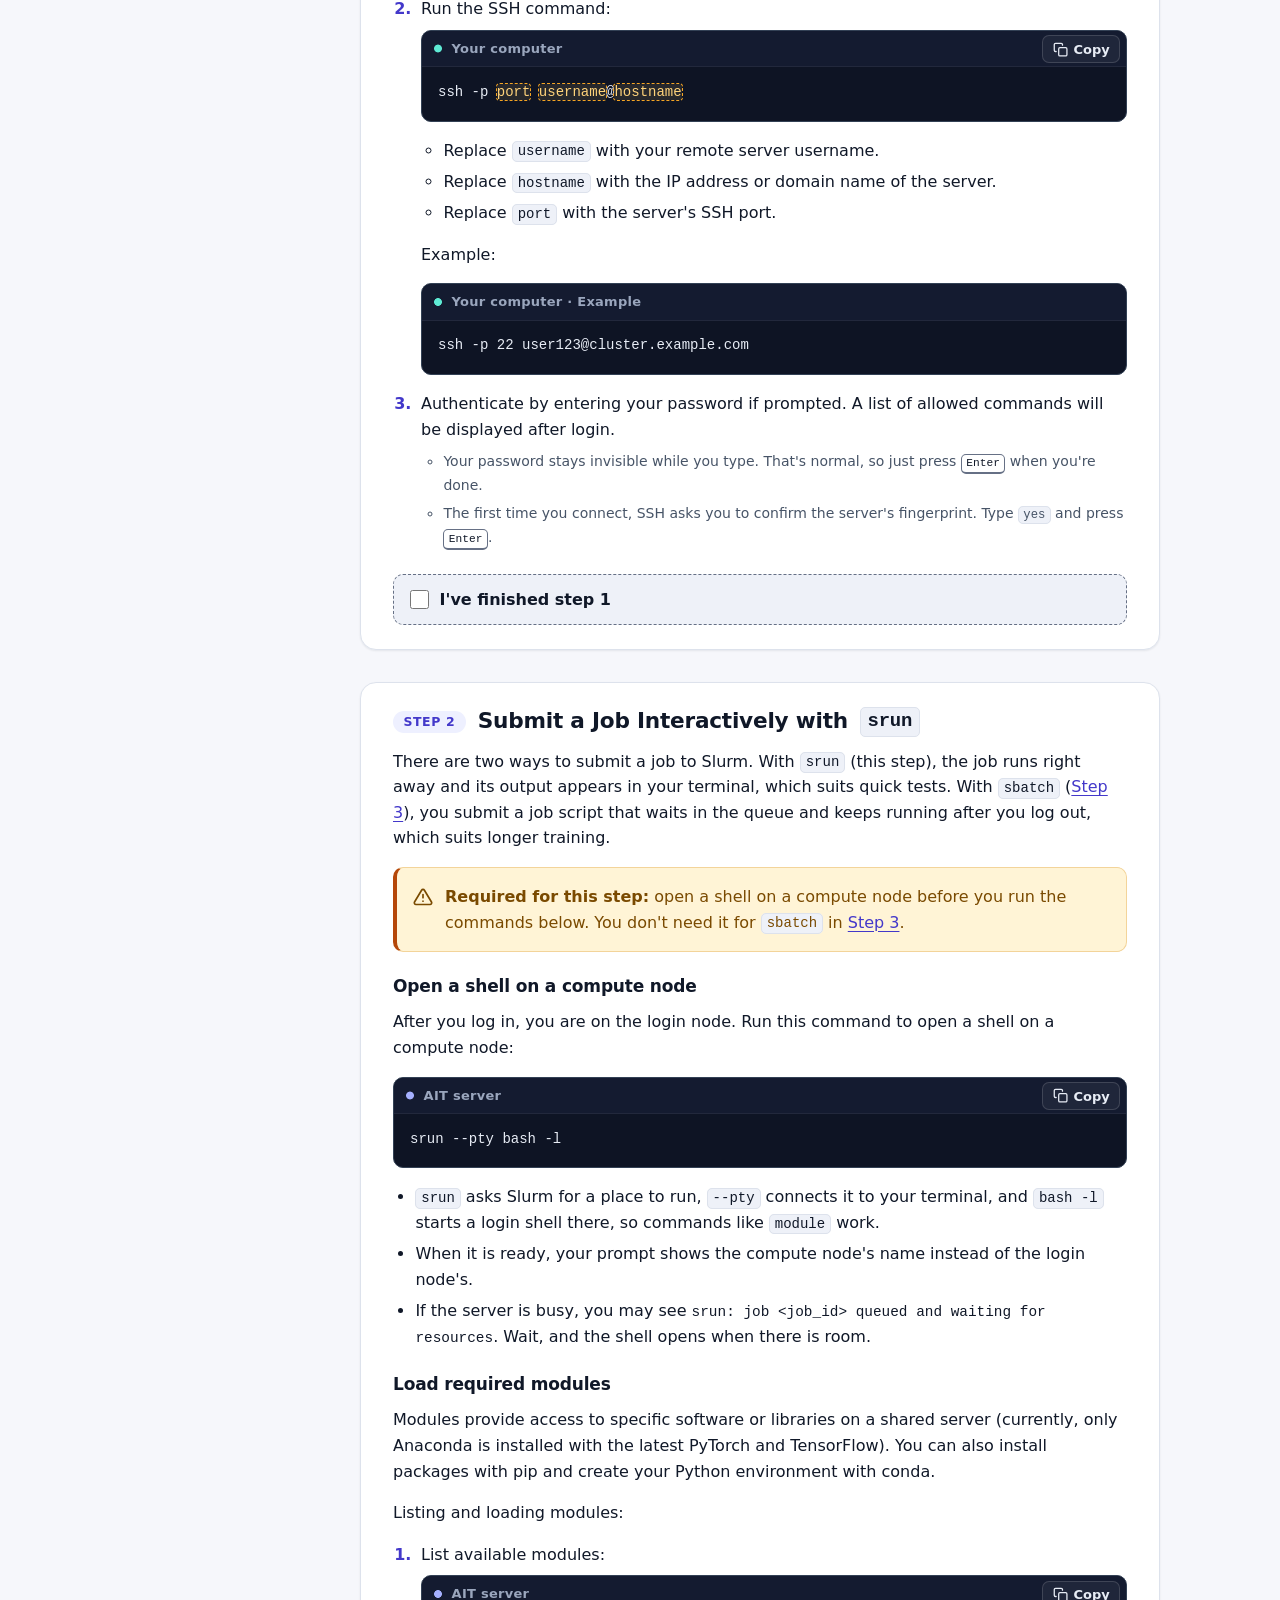
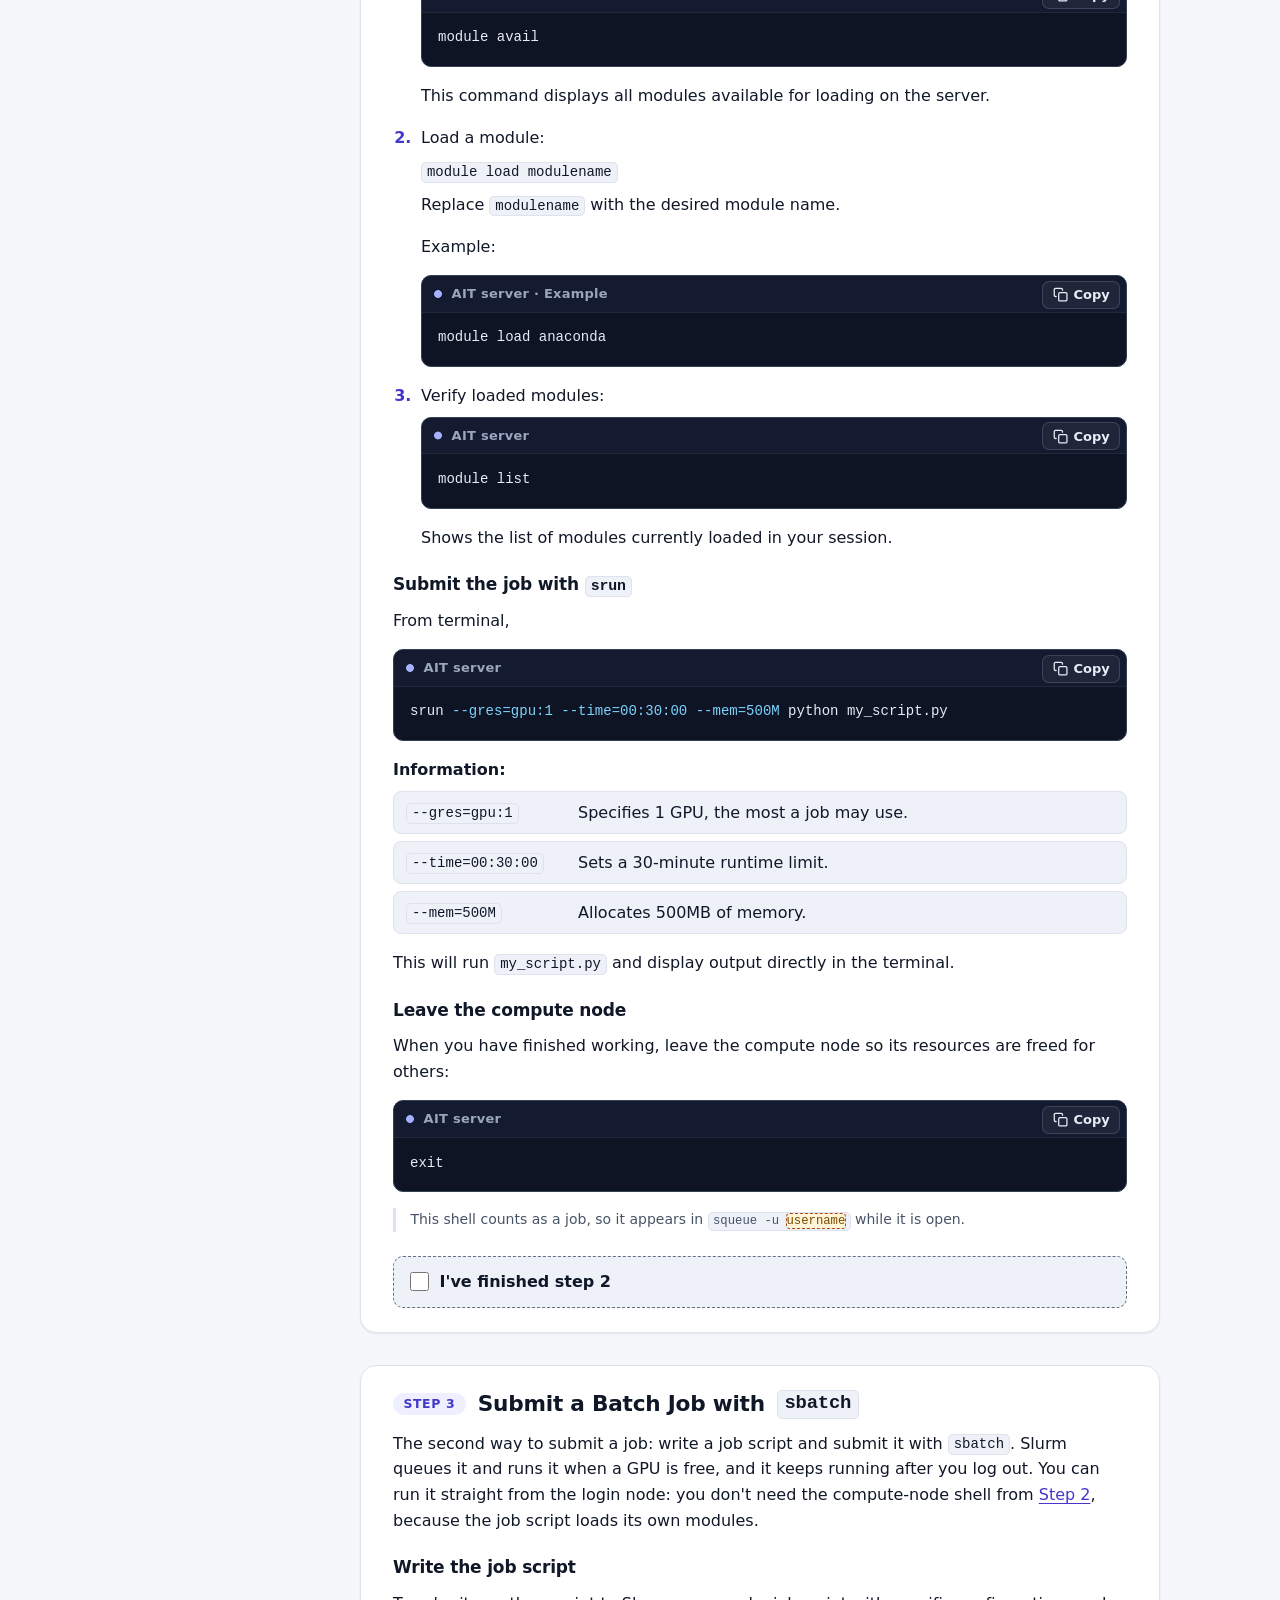
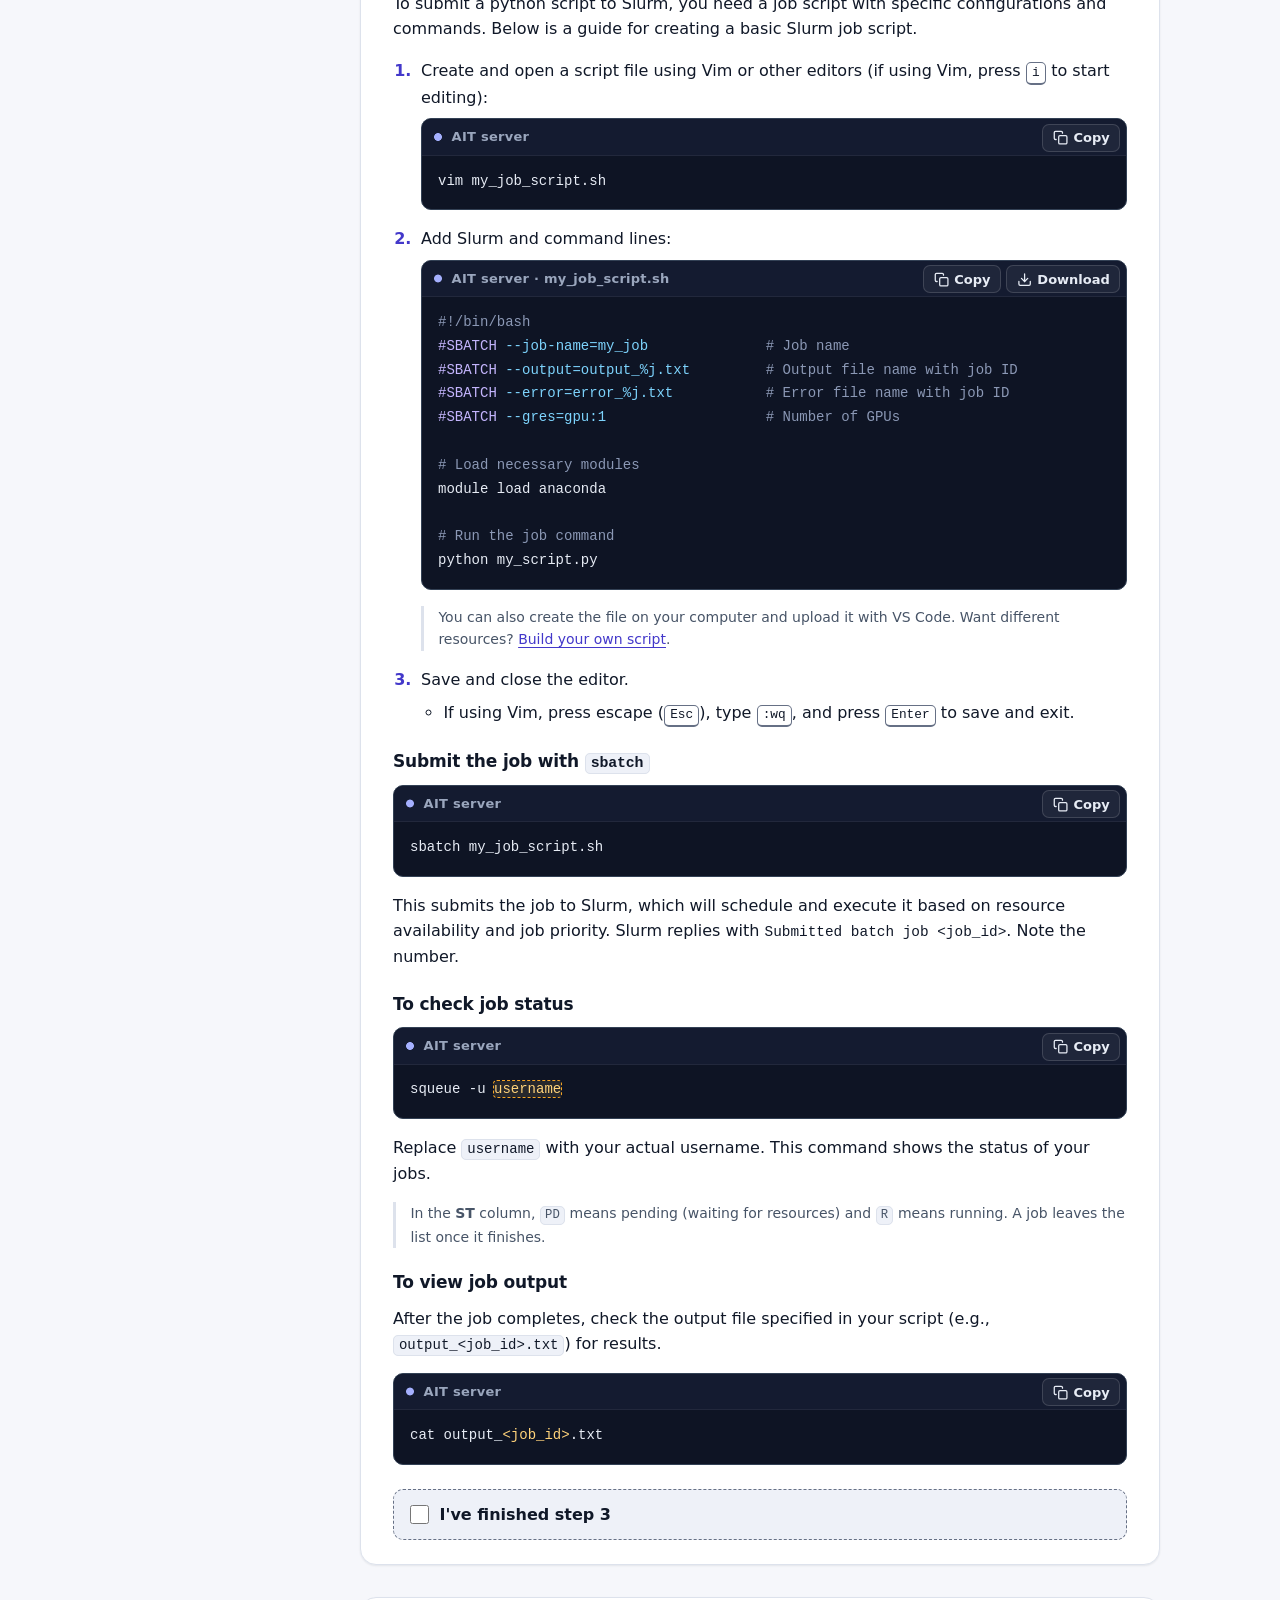
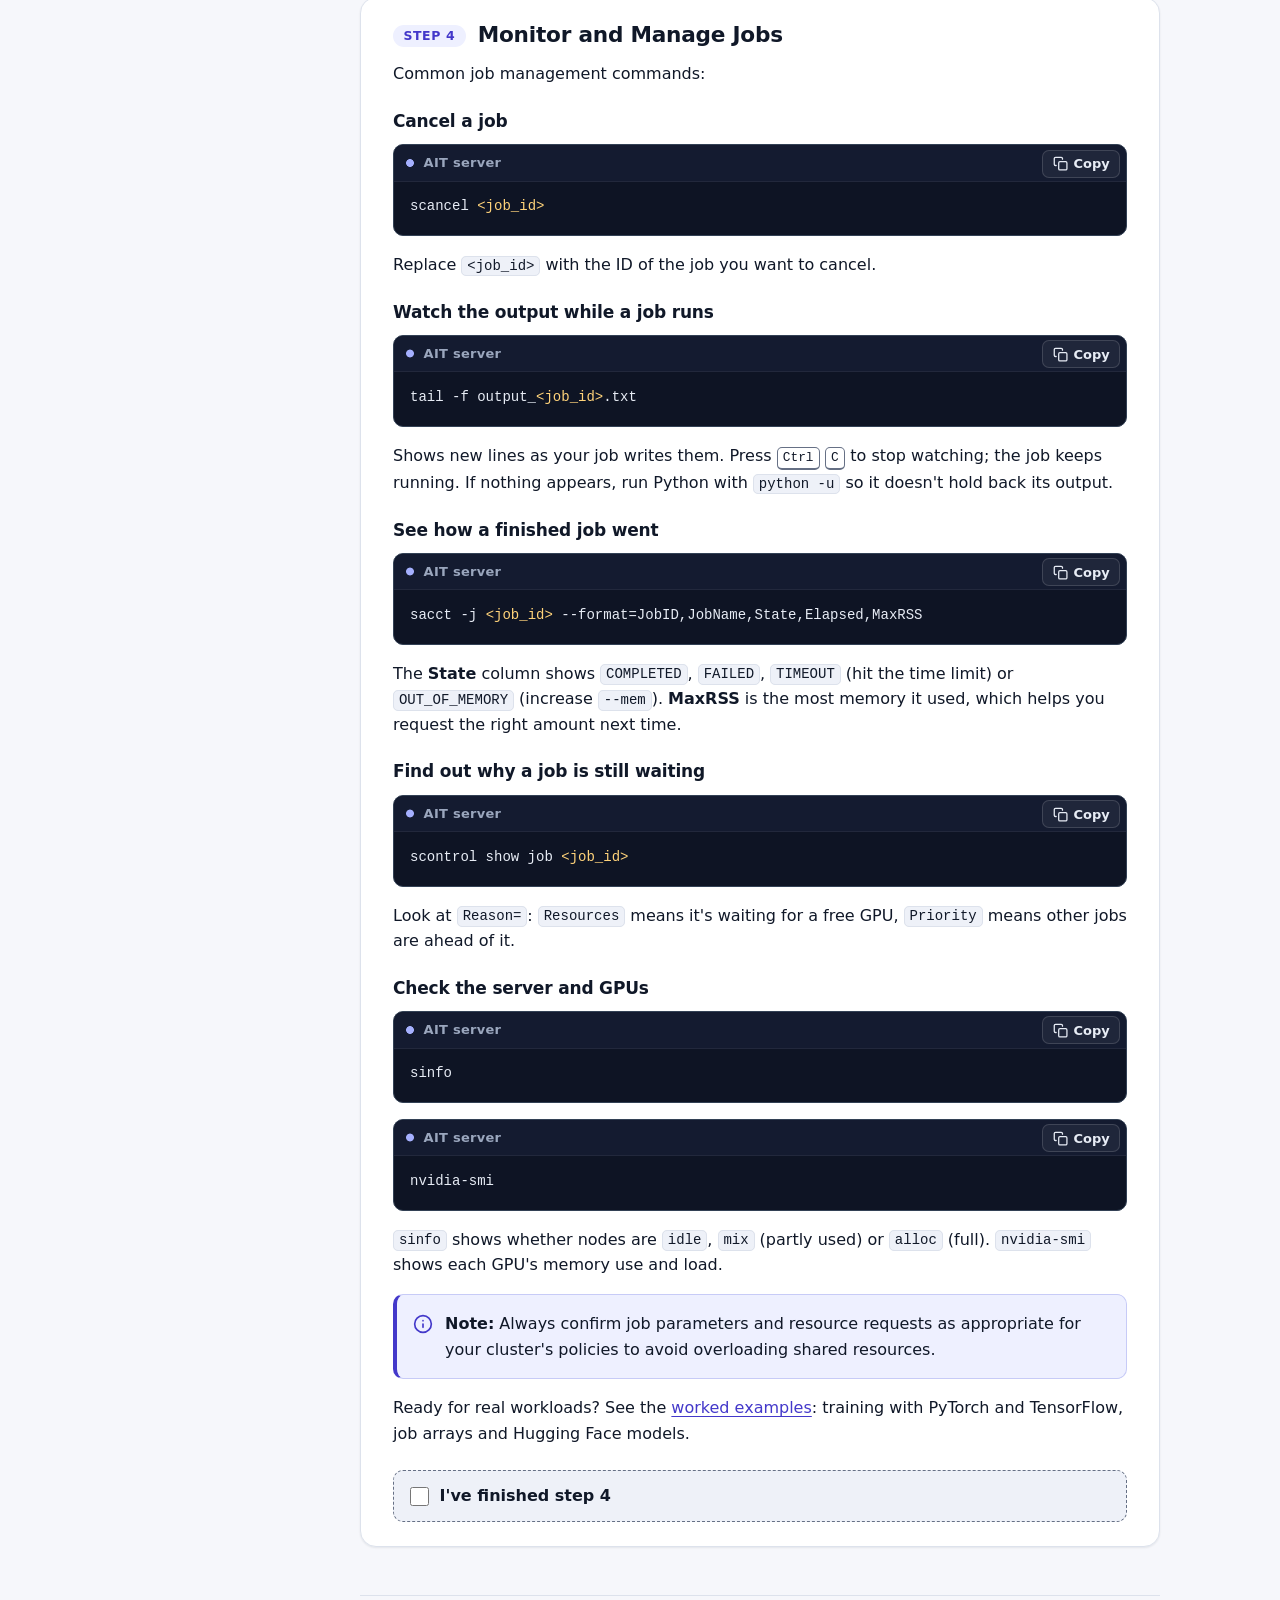
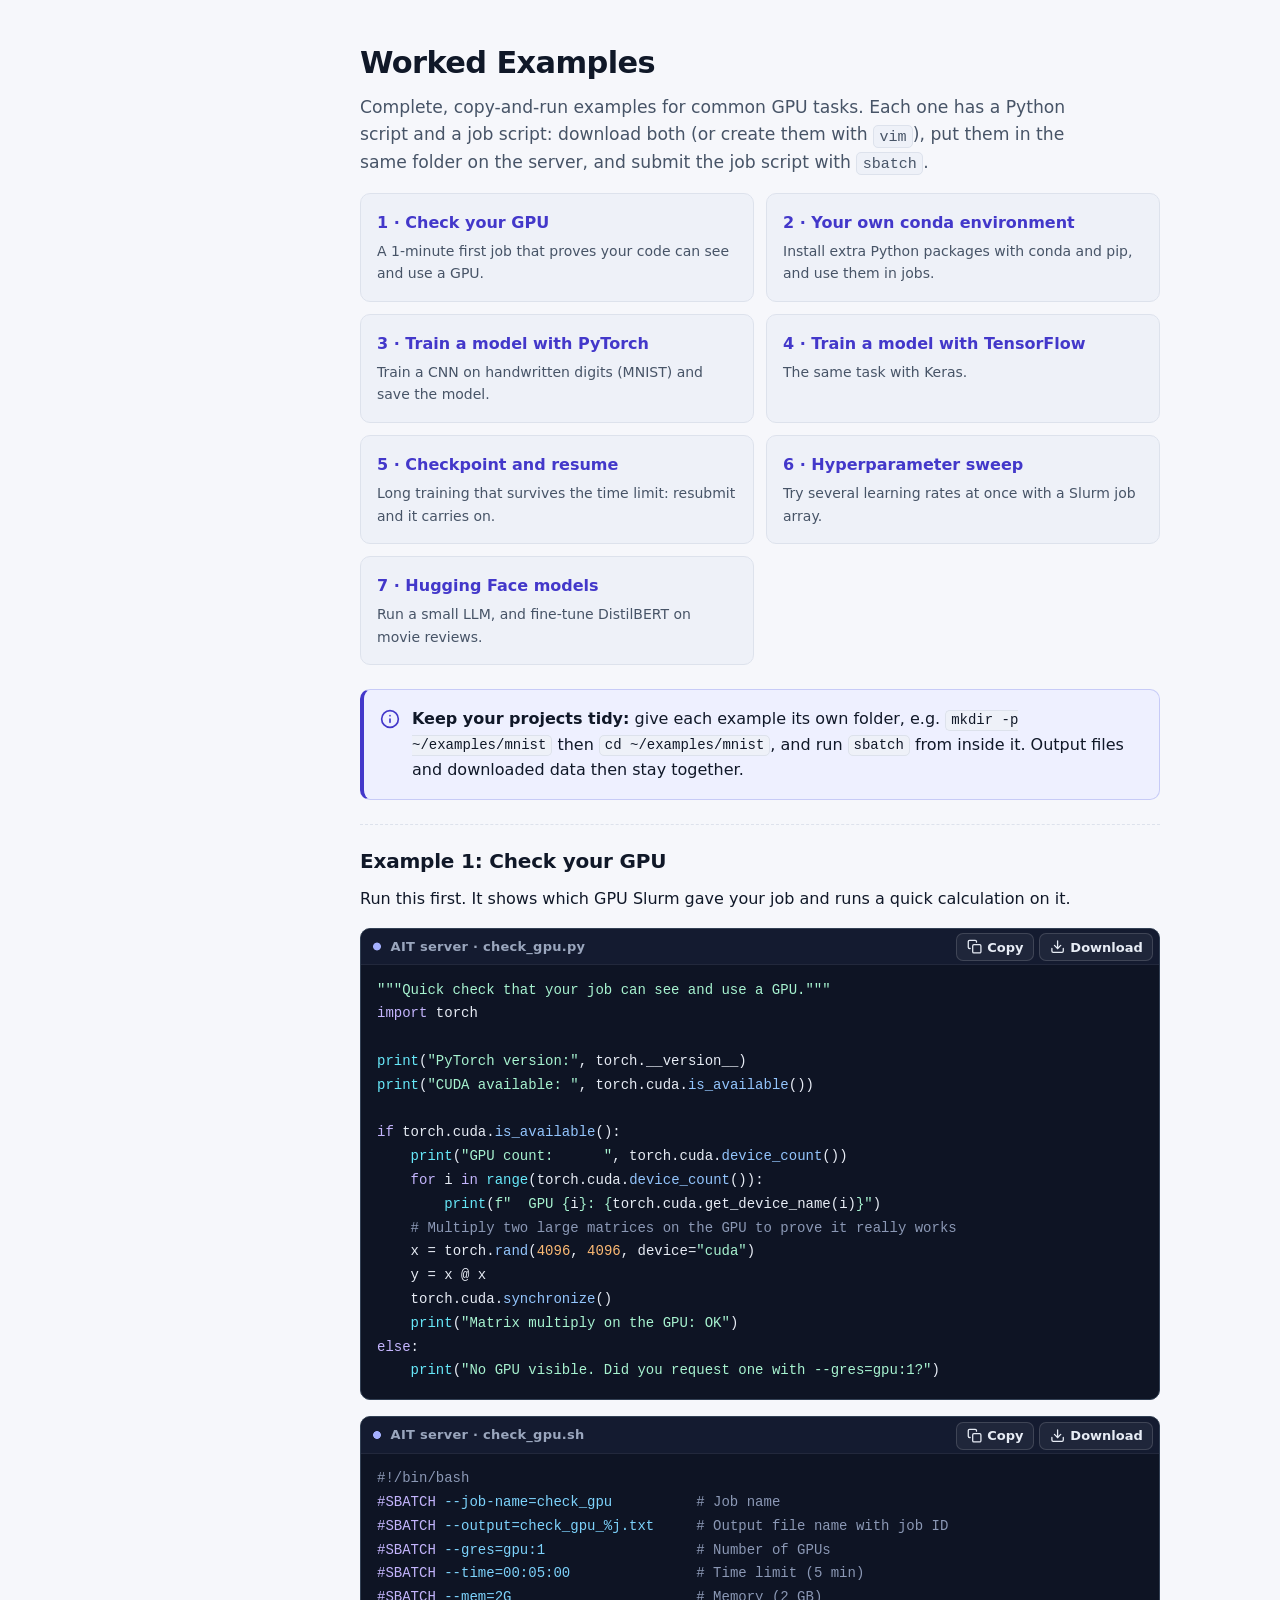
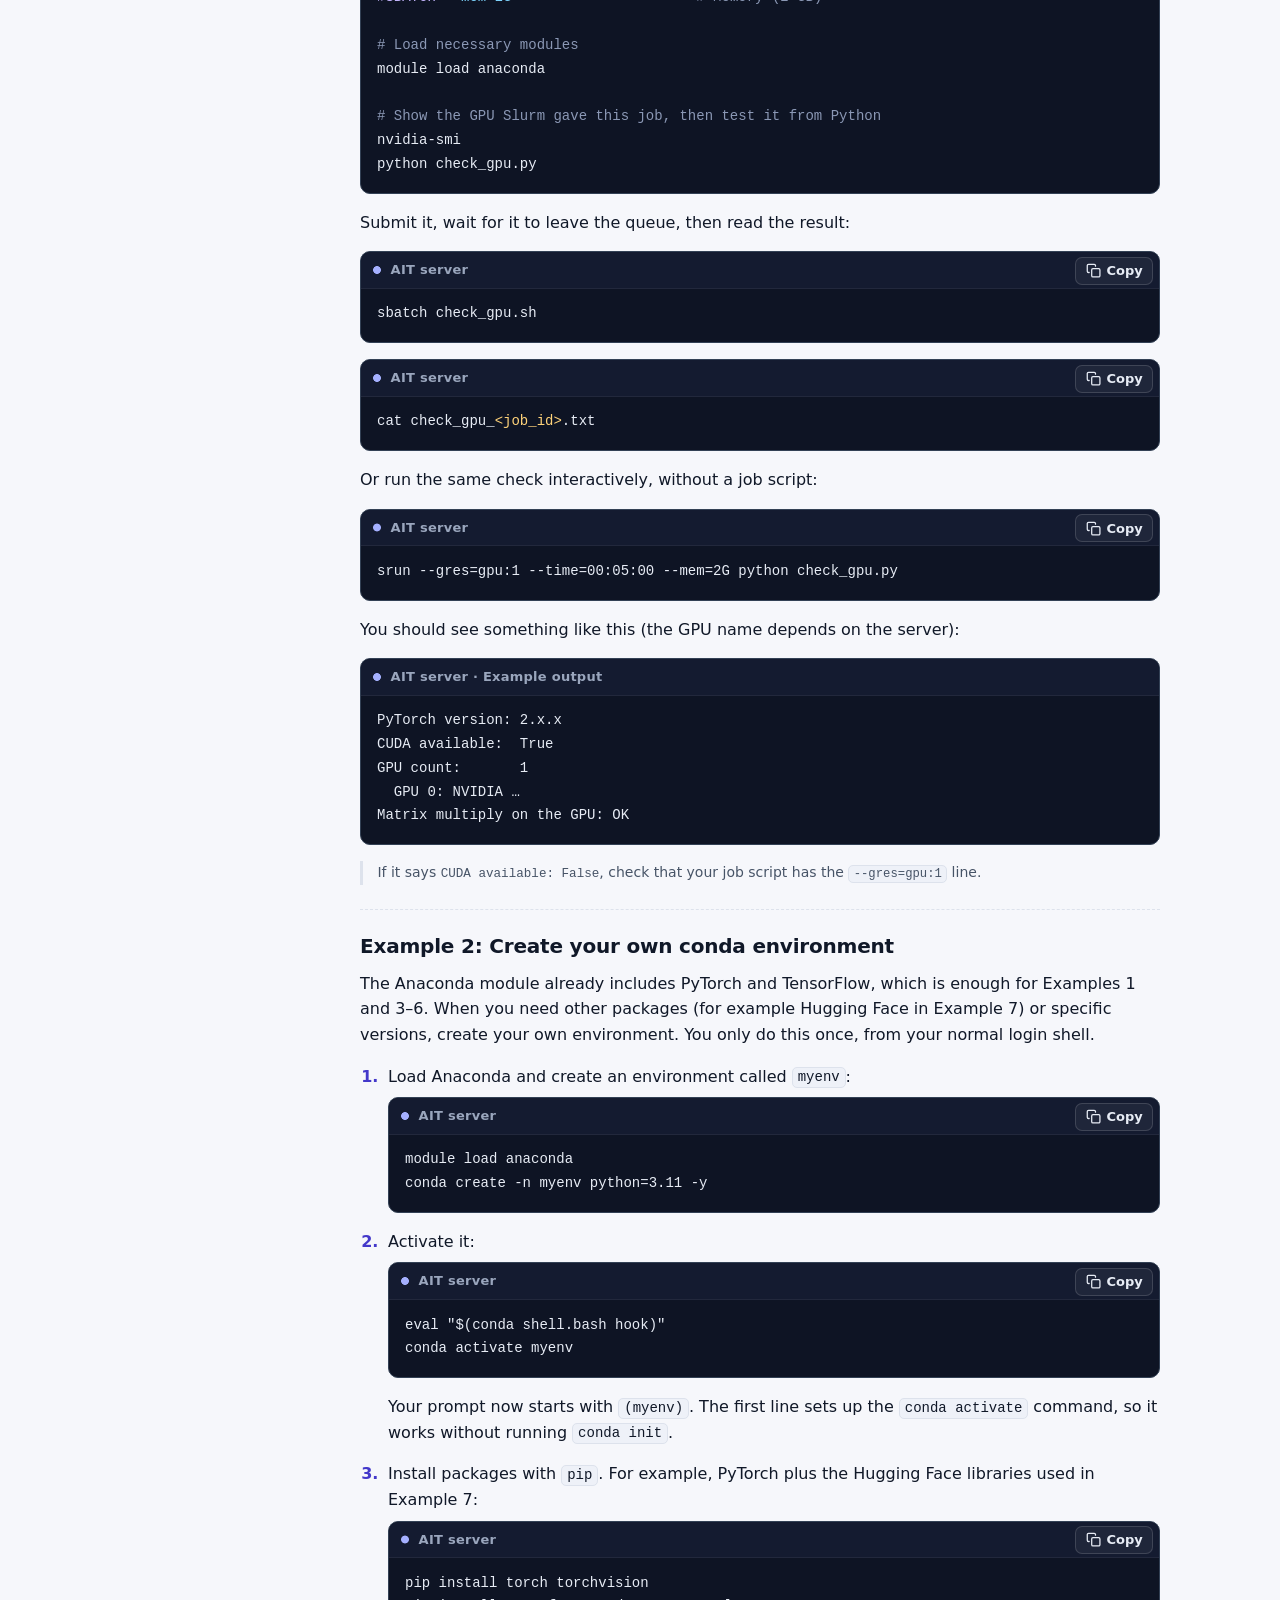
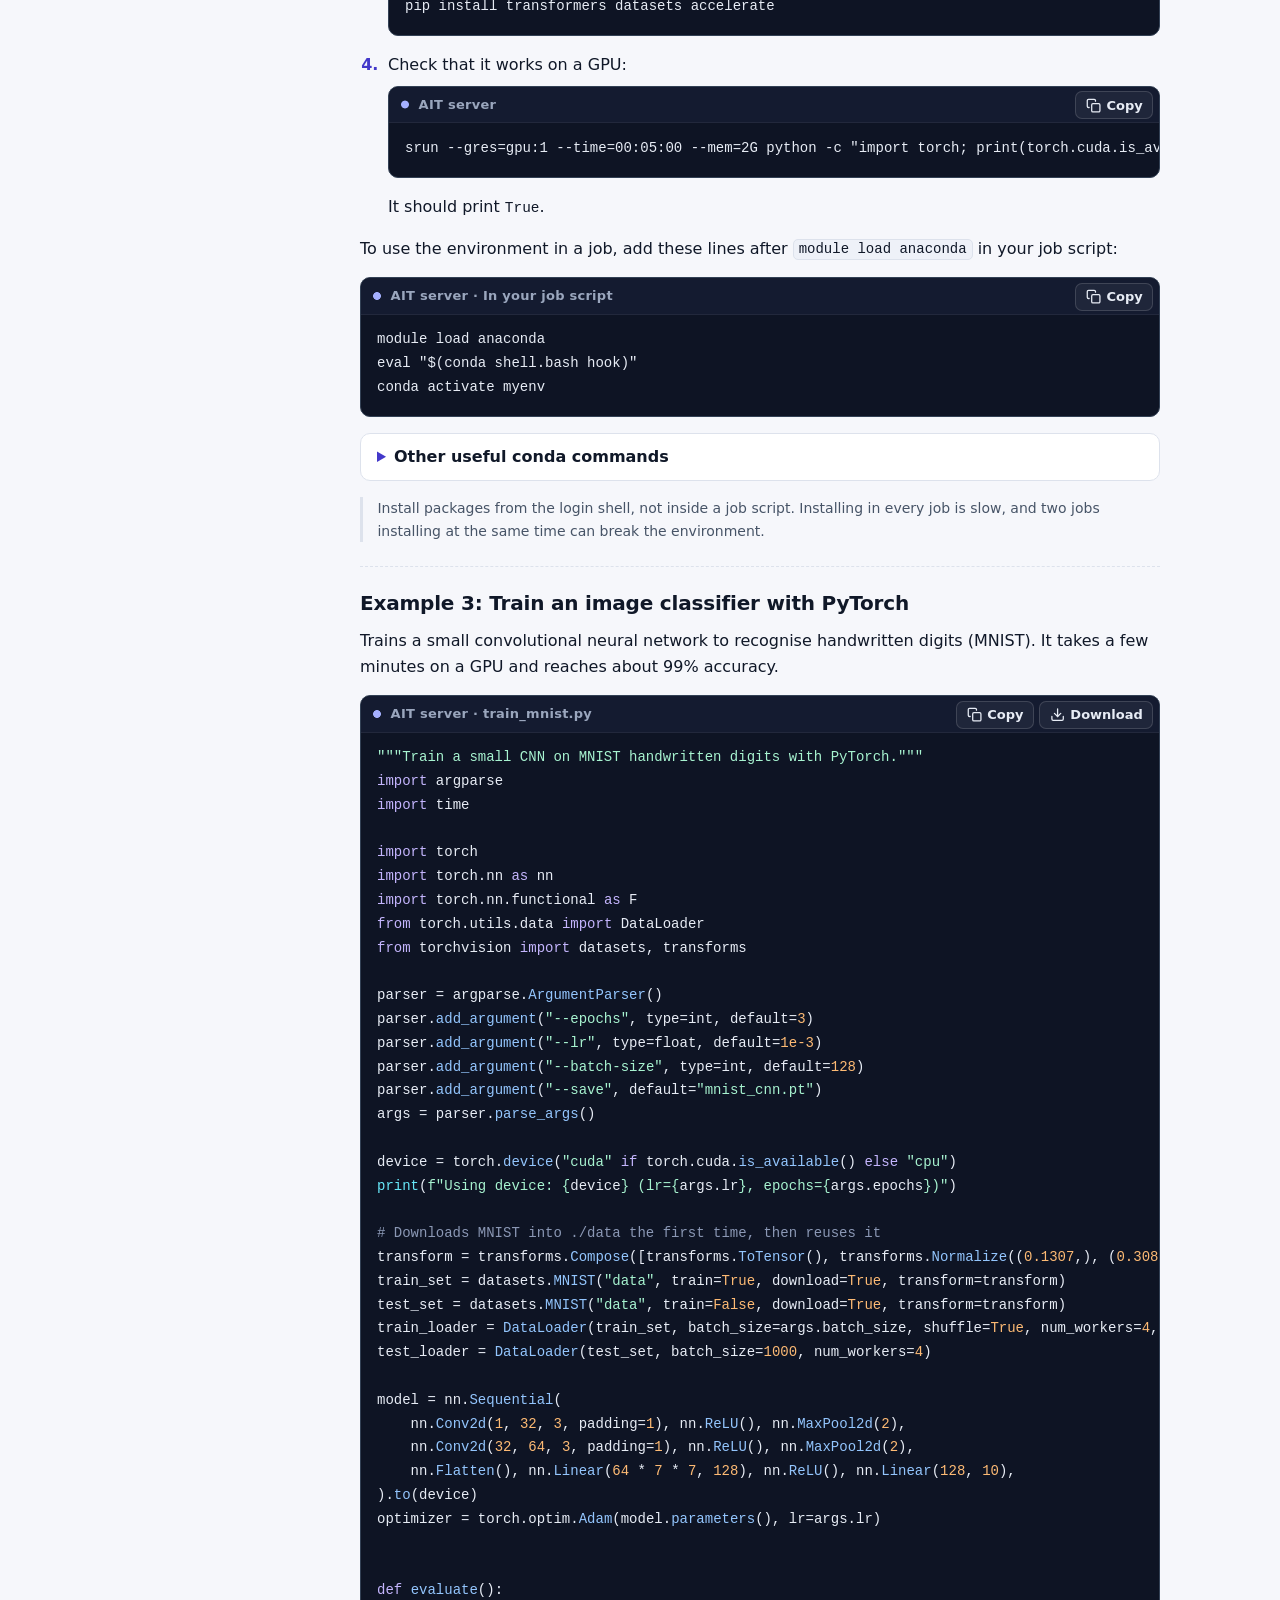
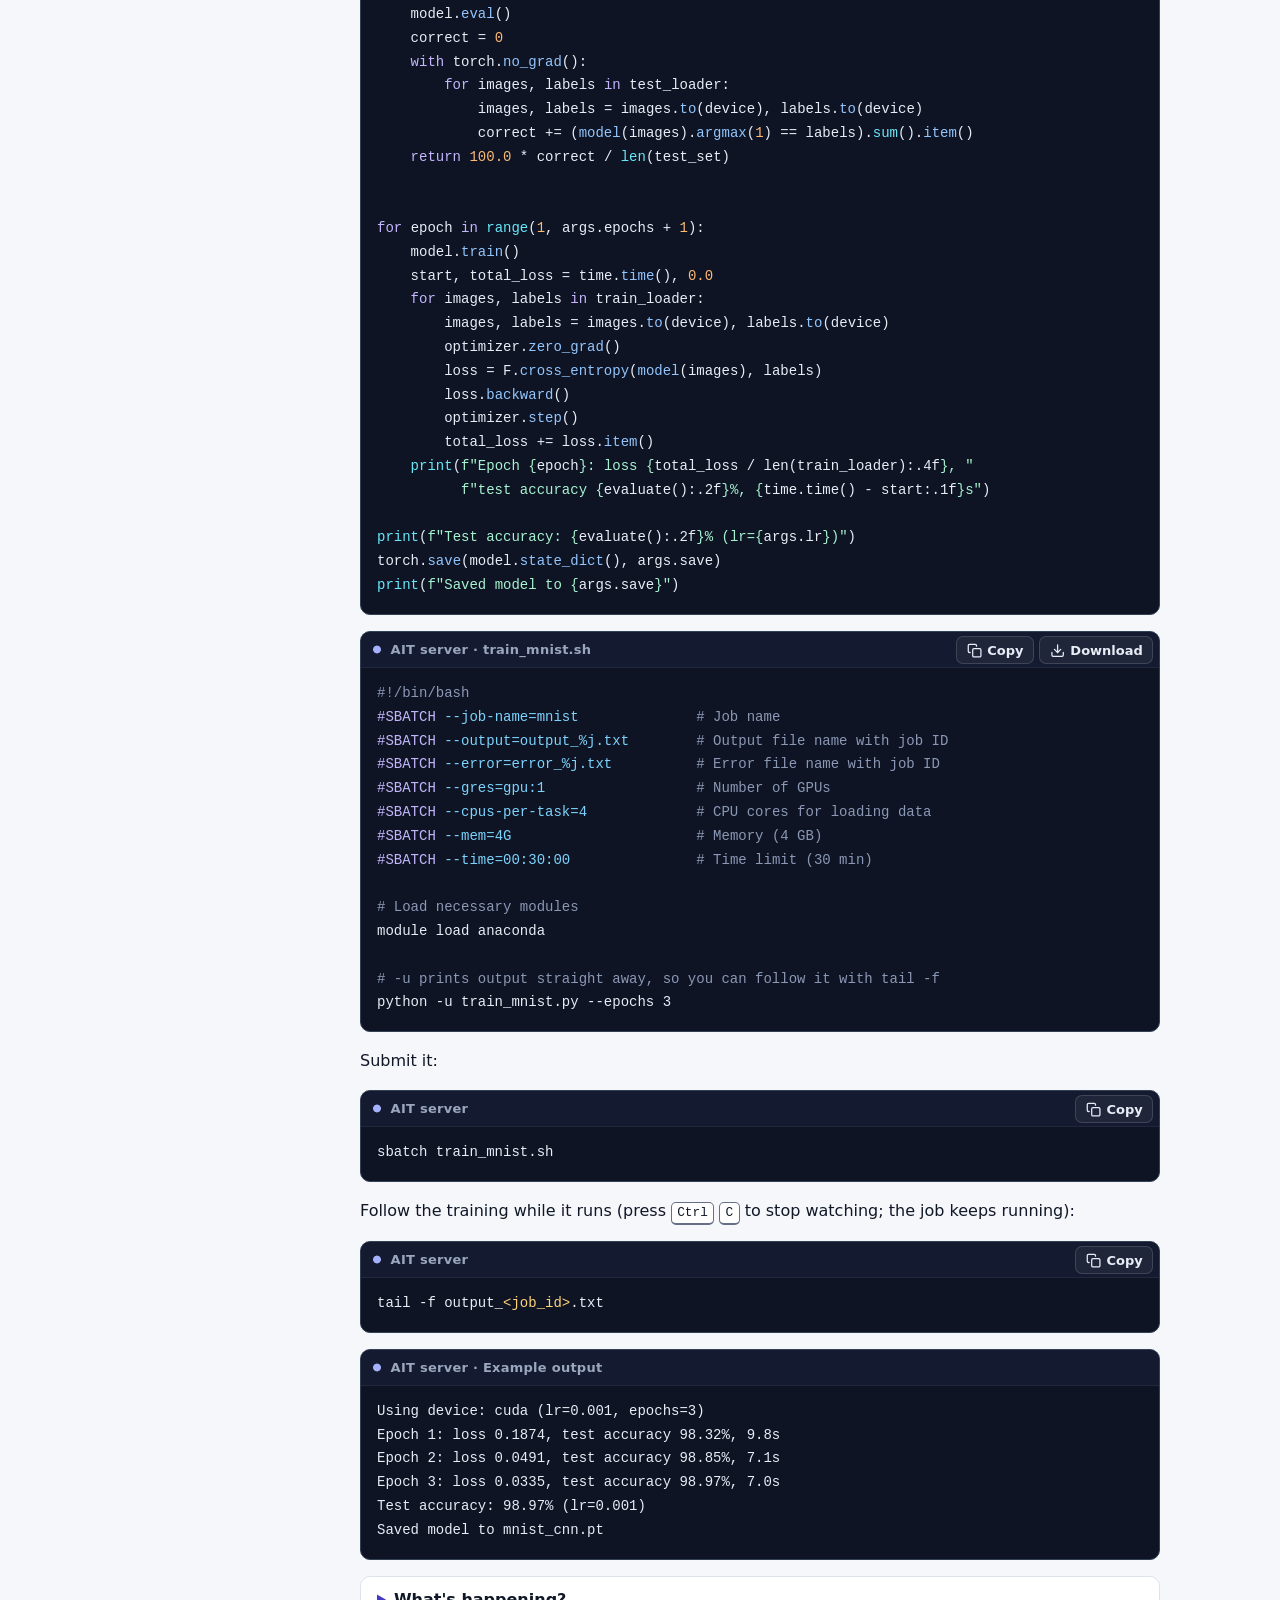
==== commit 6edfc741: "add python syntax highlighting to example scripts" ====
--- a/index.html
+++ b/index.html
@@ -53,8 +53,8 @@
       } catch (e) {}
     })(document.documentElement);
   </script>
-  <link rel="stylesheet" href="assets/css/site.css?v=20261023">
-  <script src="assets/js/main.js?v=20261023" defer></script>
+  <link rel="stylesheet" href="assets/css/site.css?v=20261029">
+  <script src="assets/js/main.js?v=20261029" defer></script>
 </head>
 <body>
   <!-- Icon sprite (Feather icons, MIT licence). Use with <svg class="icon"><use href="#i-name"/></svg>. -->
--- a/assets/css/site.css
+++ b/assets/css/site.css
@@ -50,6 +50,11 @@
   --c-code-comment: #8b98b5;
   --c-code-key: #c4b5fd;
   --c-code-flag: #7dd3fc;
+  --c-code-string: #a7f3d0;
+  --c-code-num: #fdba74;
+  --c-code-fn: #93c5fd;
+  --c-code-builtin: #67e8f9;
+  --c-code-deco: #f9a8d4;
   --c-code-border: light-dark(#26304a, #334155);
   --c-var-set: #7cc4ff;
   --c-var-unset: #ffd37a;
@@ -899,6 +904,11 @@
 .tok-comment { color: var(--c-code-comment); }
 .tok-key { color: var(--c-code-key); }
 .tok-flag, .code .flag { color: var(--c-code-flag); }
+.tok-string { color: var(--c-code-string); }
+.tok-num { color: var(--c-code-num); }
+.tok-fn { color: var(--c-code-fn); }
+.tok-builtin { color: var(--c-code-builtin); }
+.tok-deco { color: var(--c-code-deco); }
 
 /* Personalized values */
 var[data-var].is-unset { border-radius: 3px; cursor: pointer; }
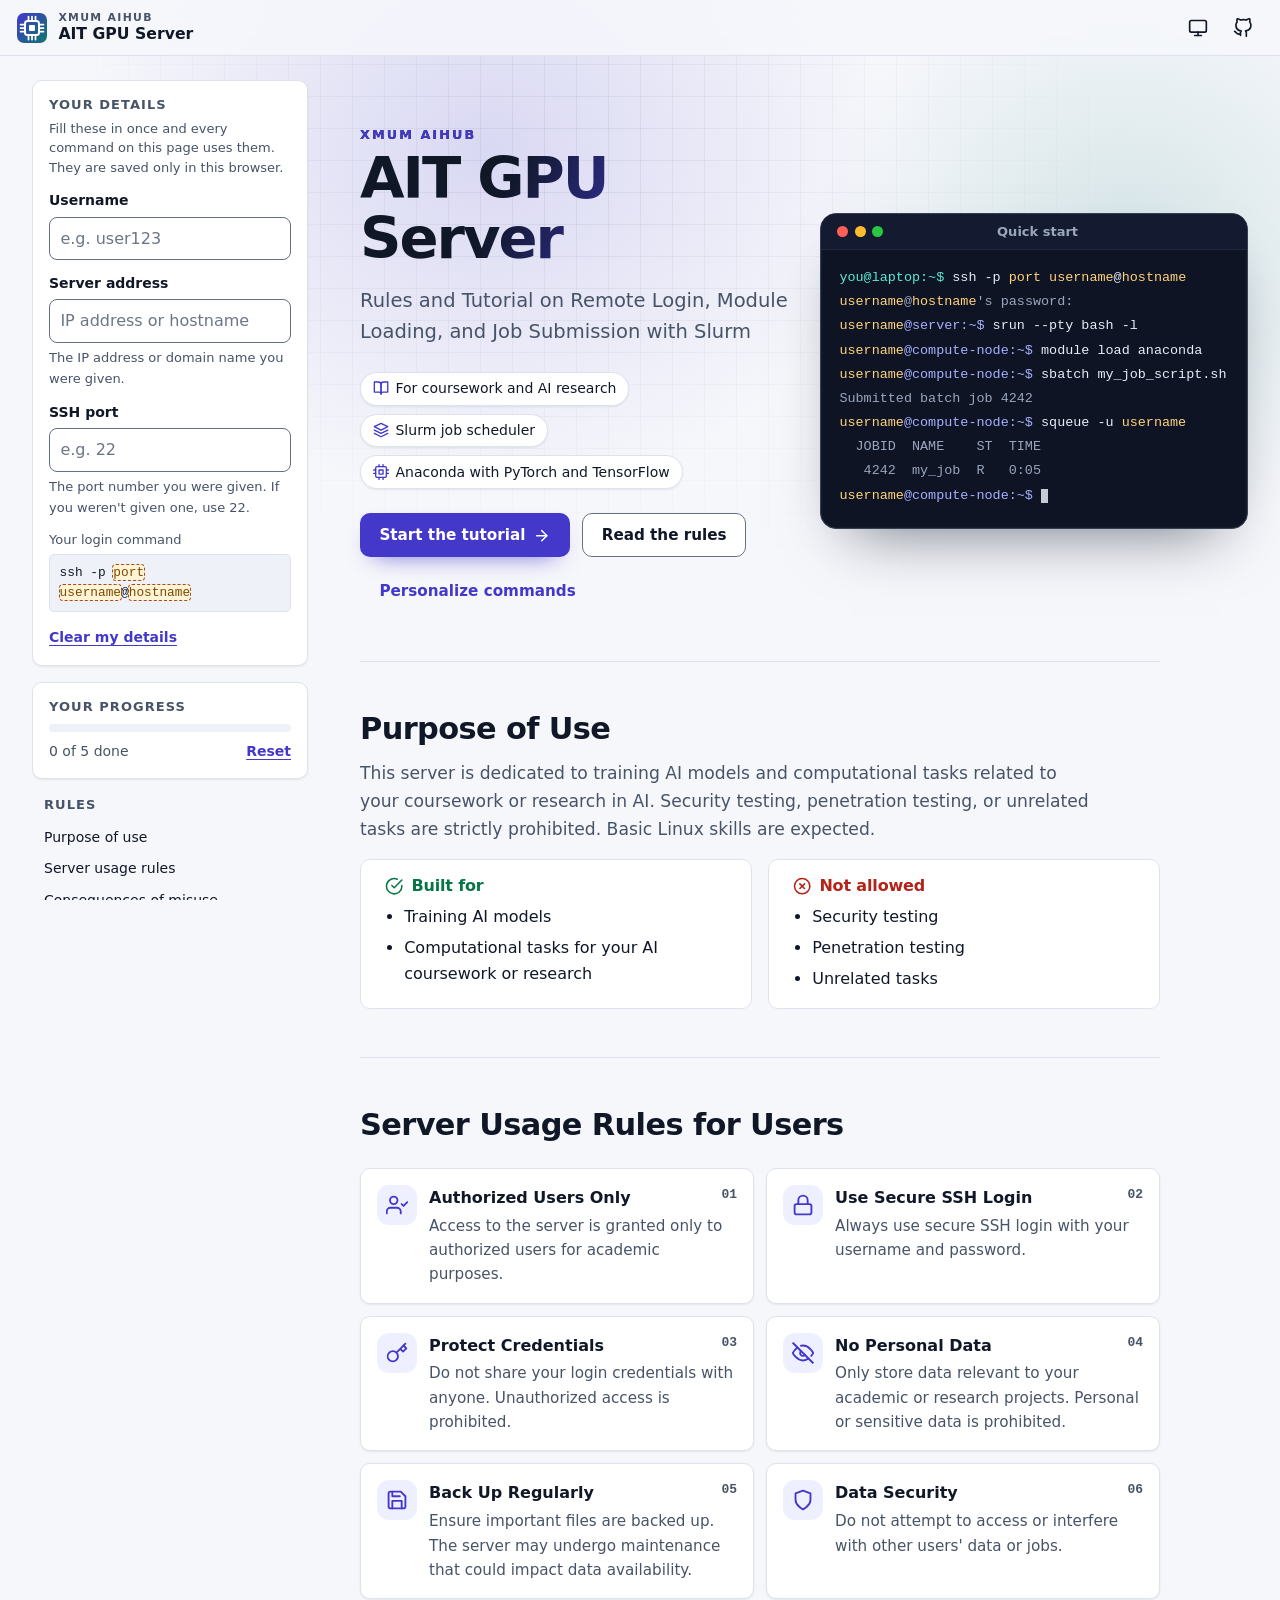
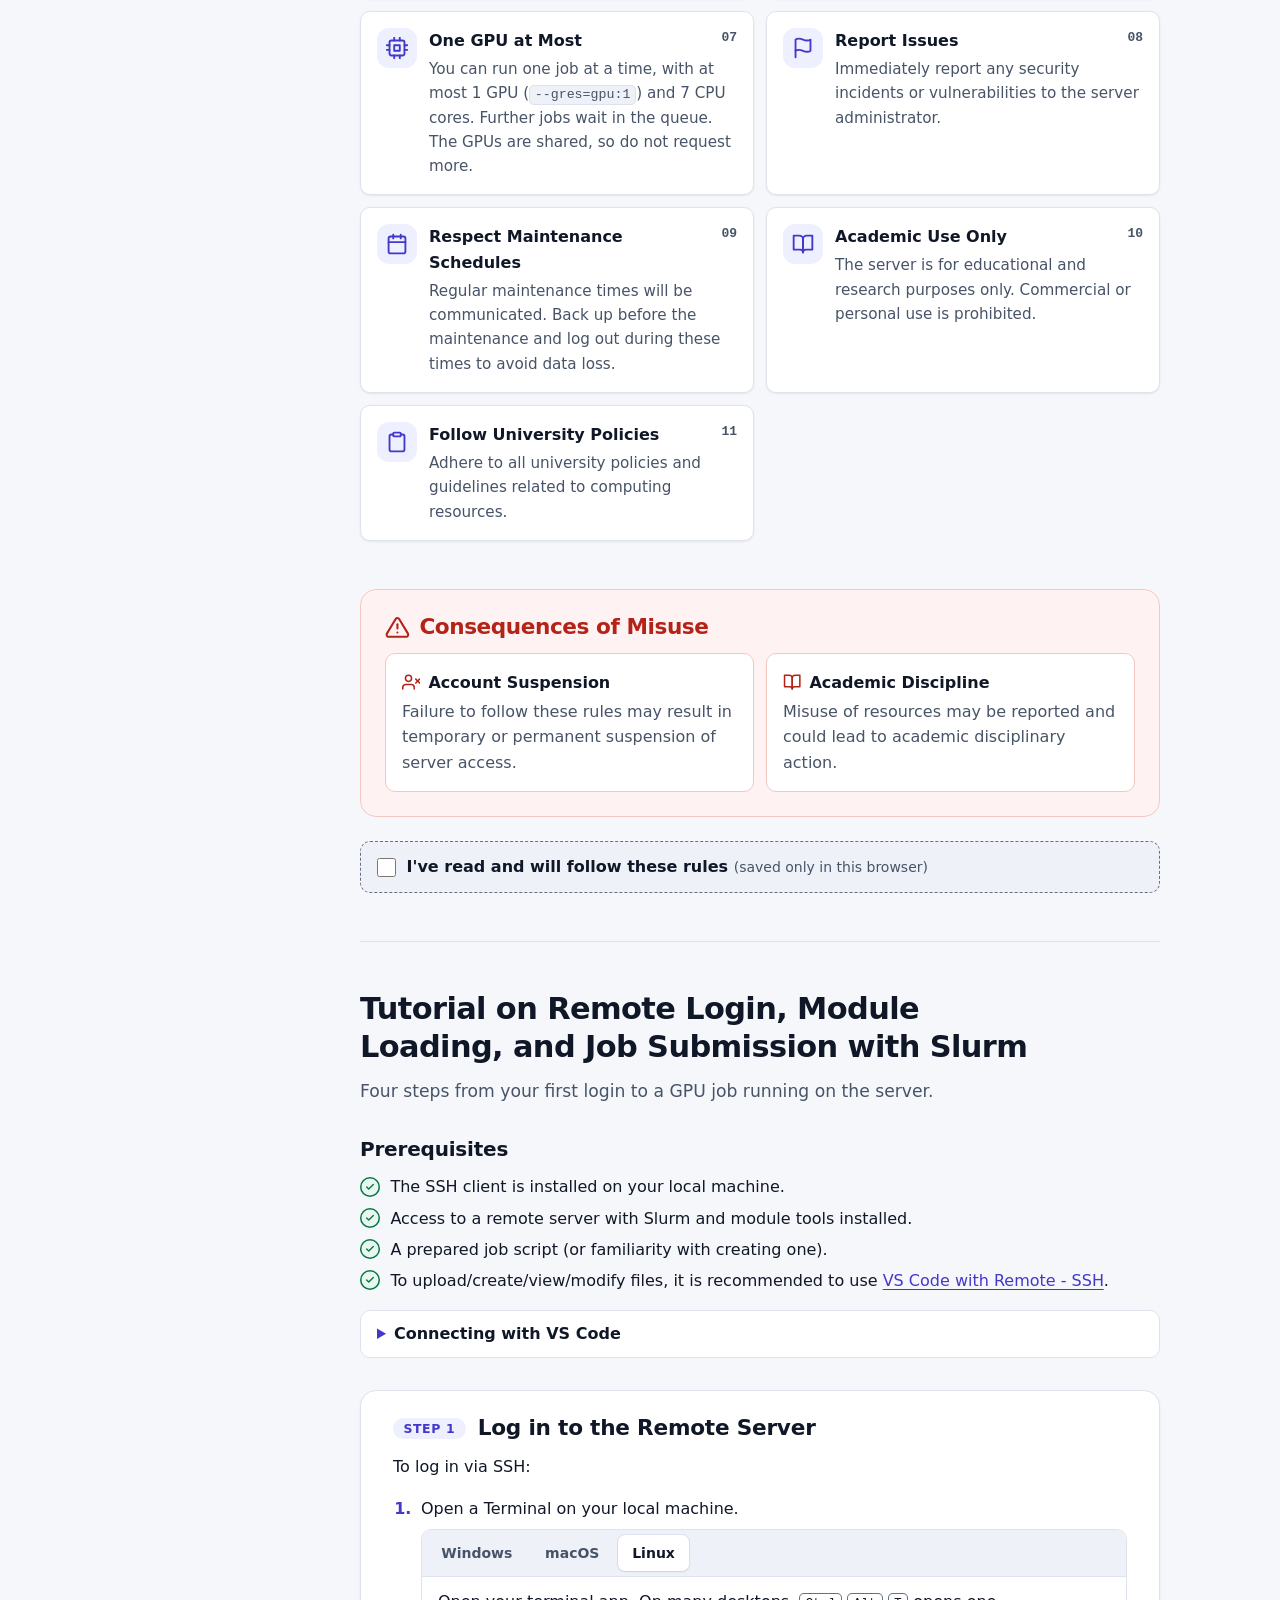
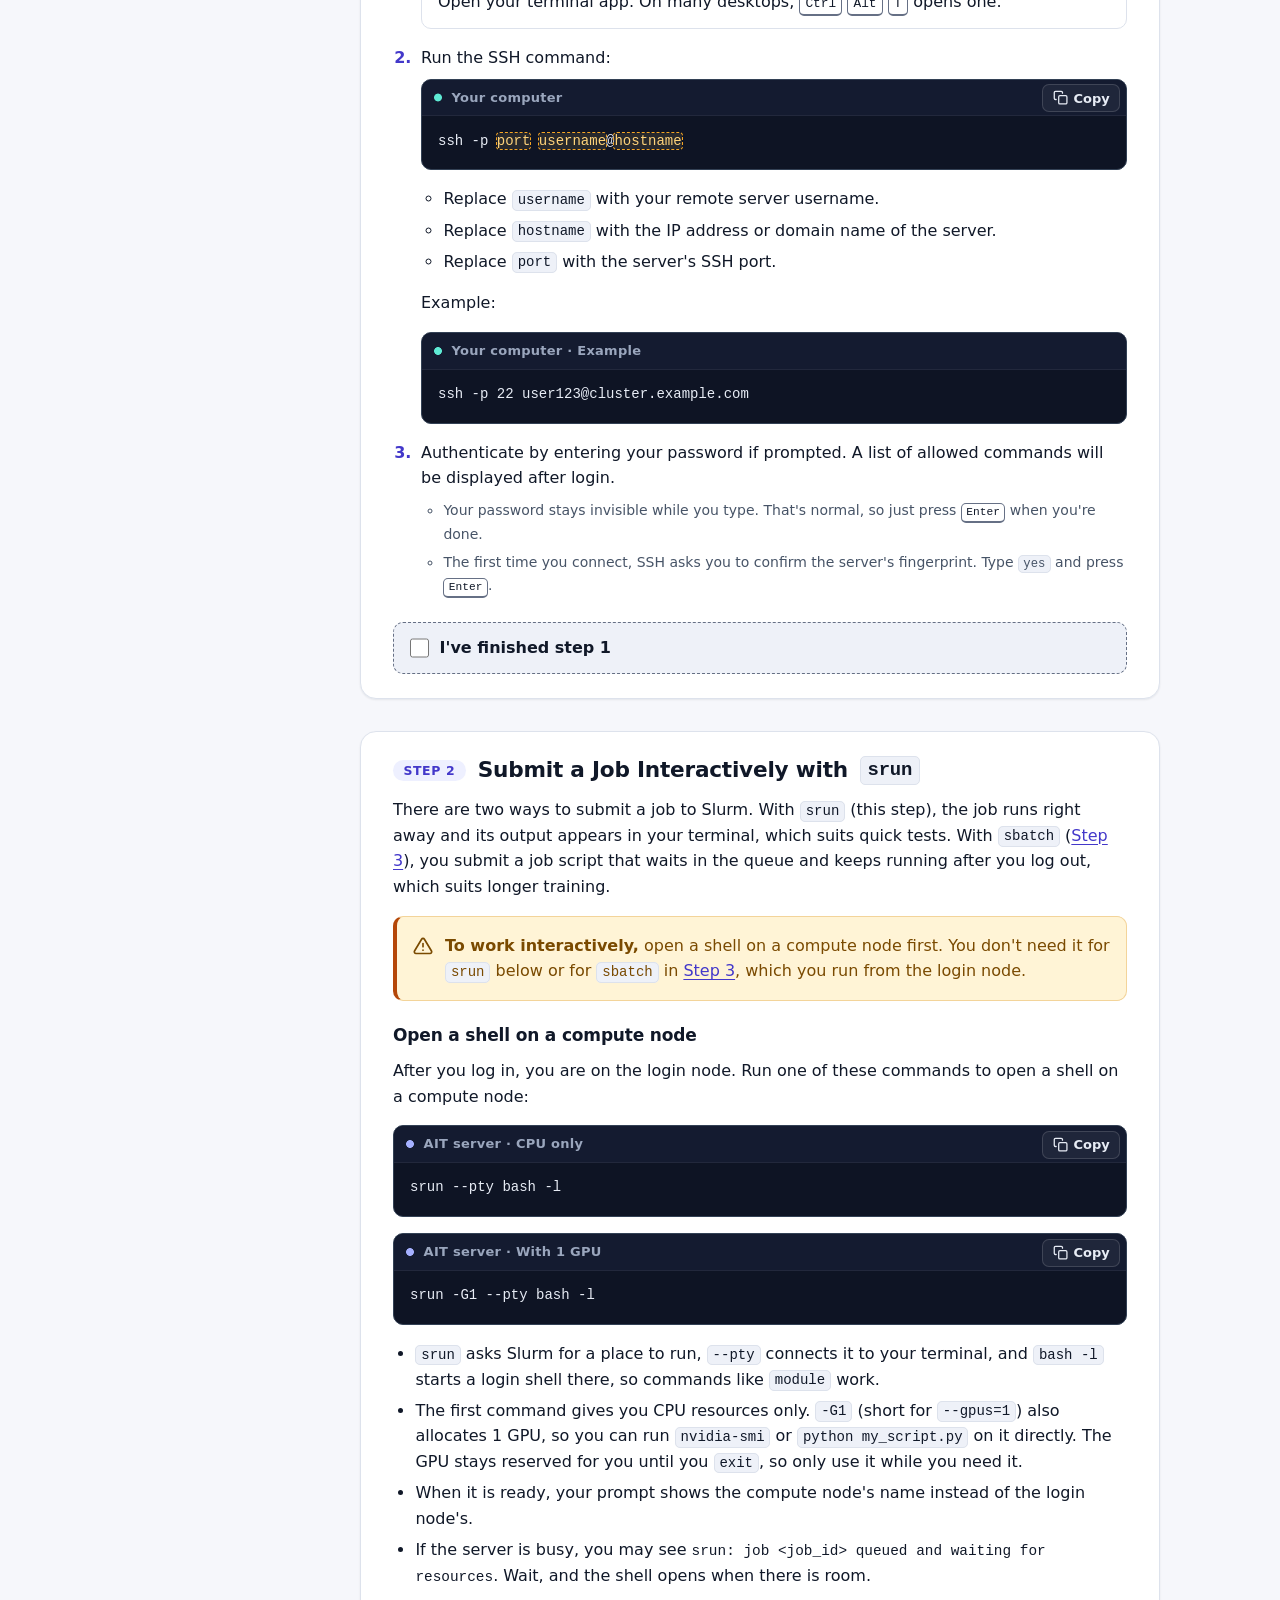
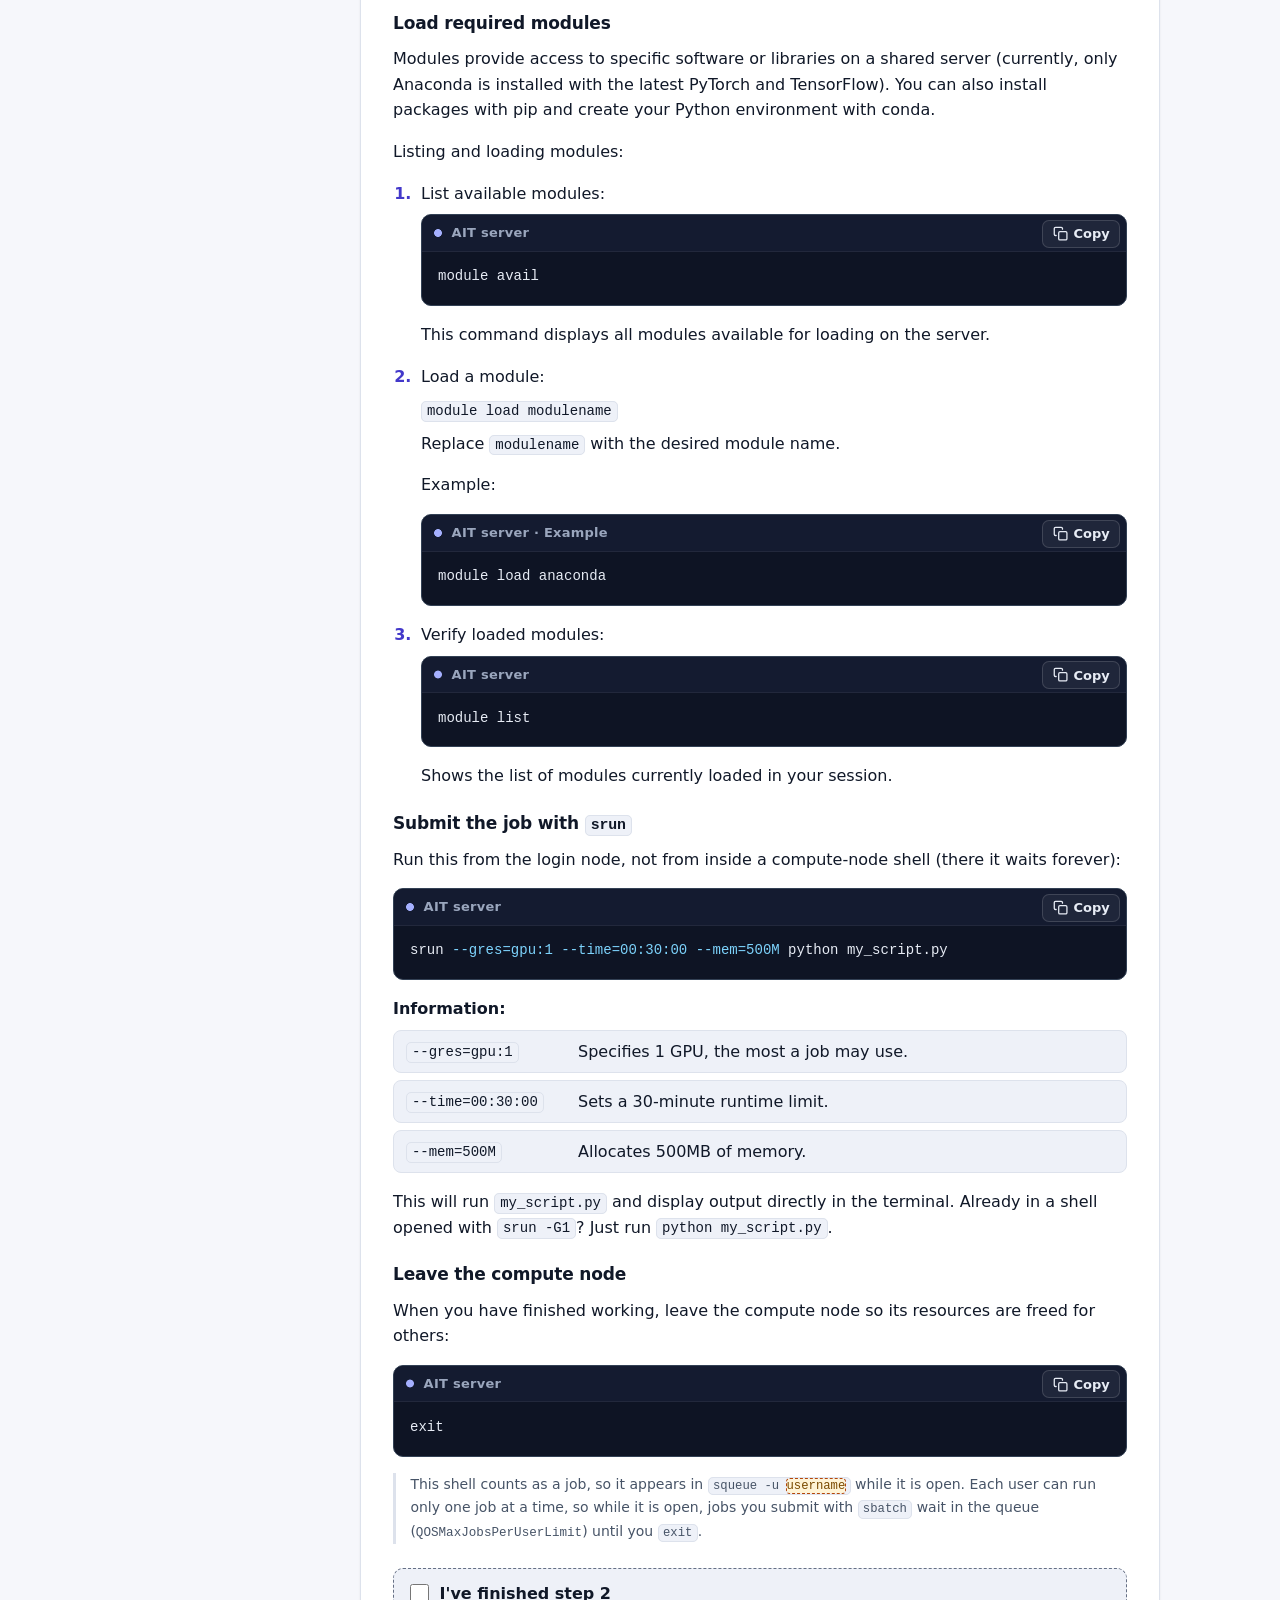
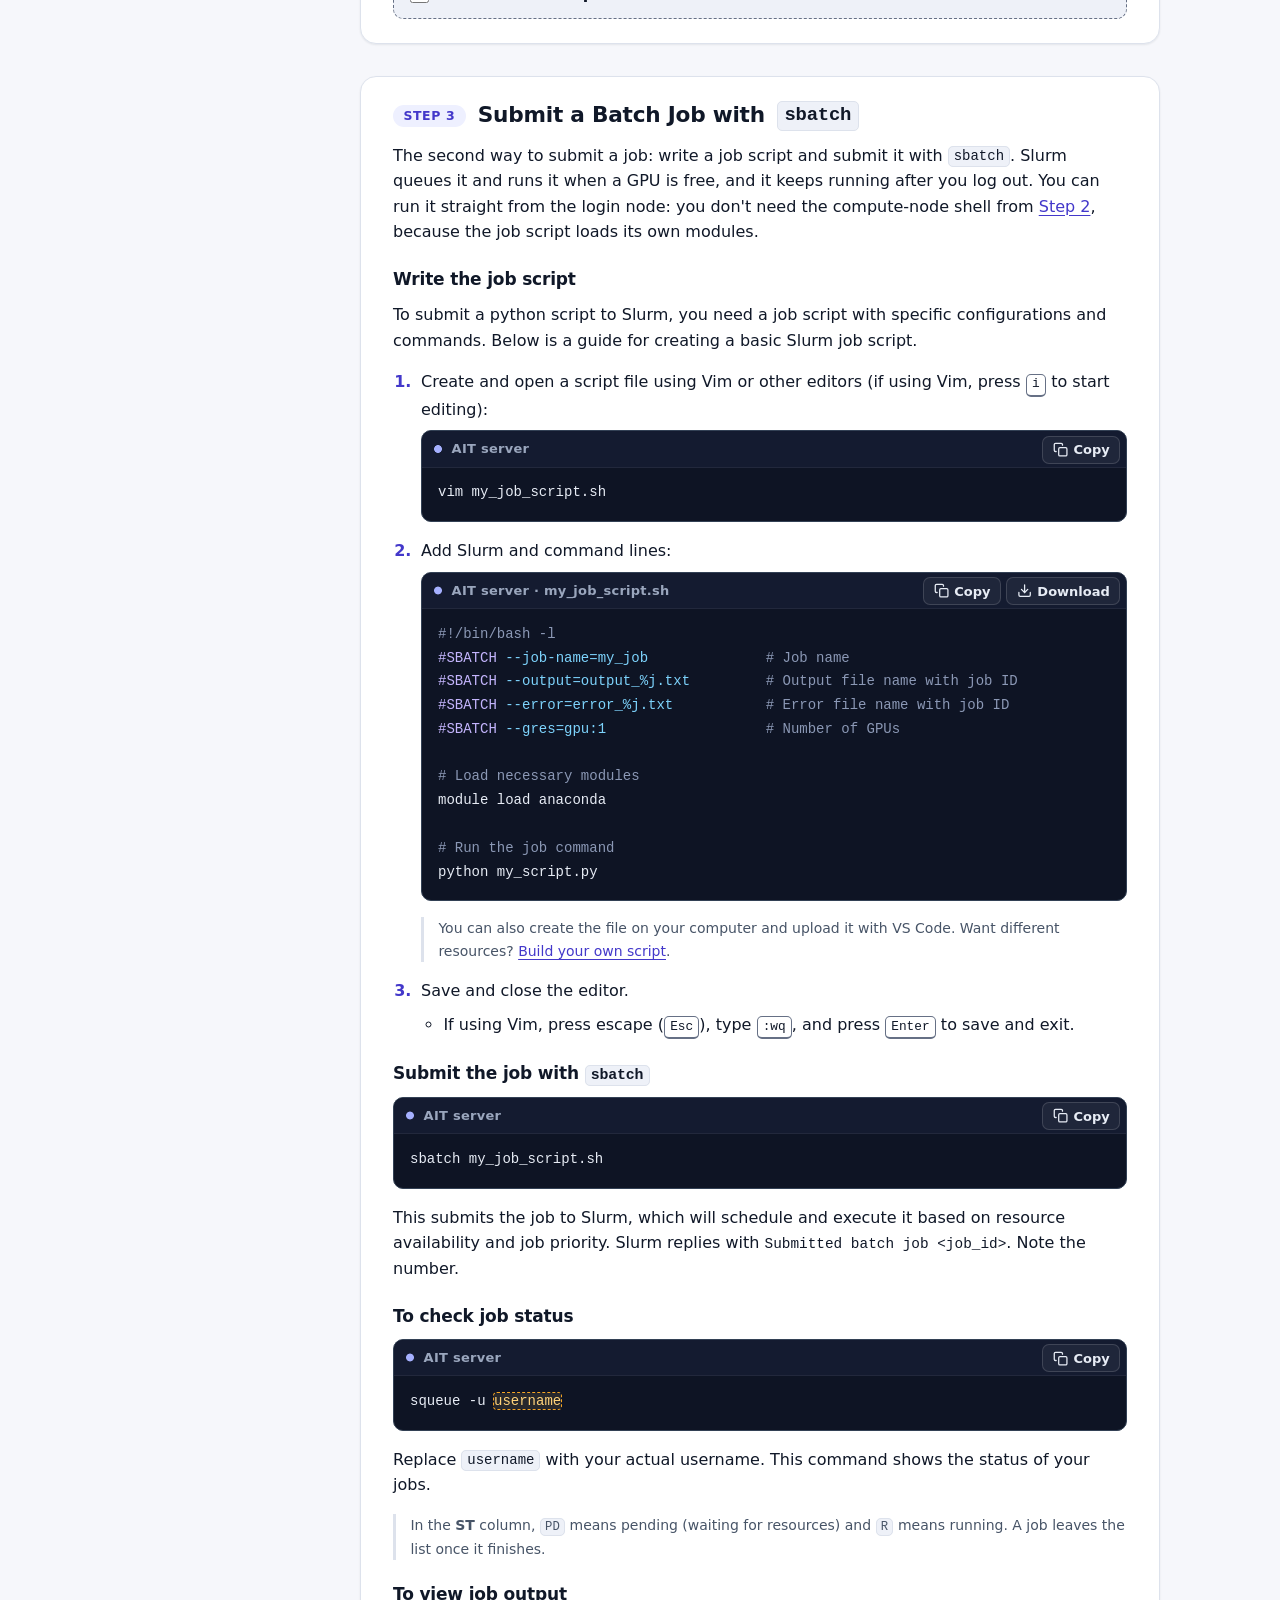
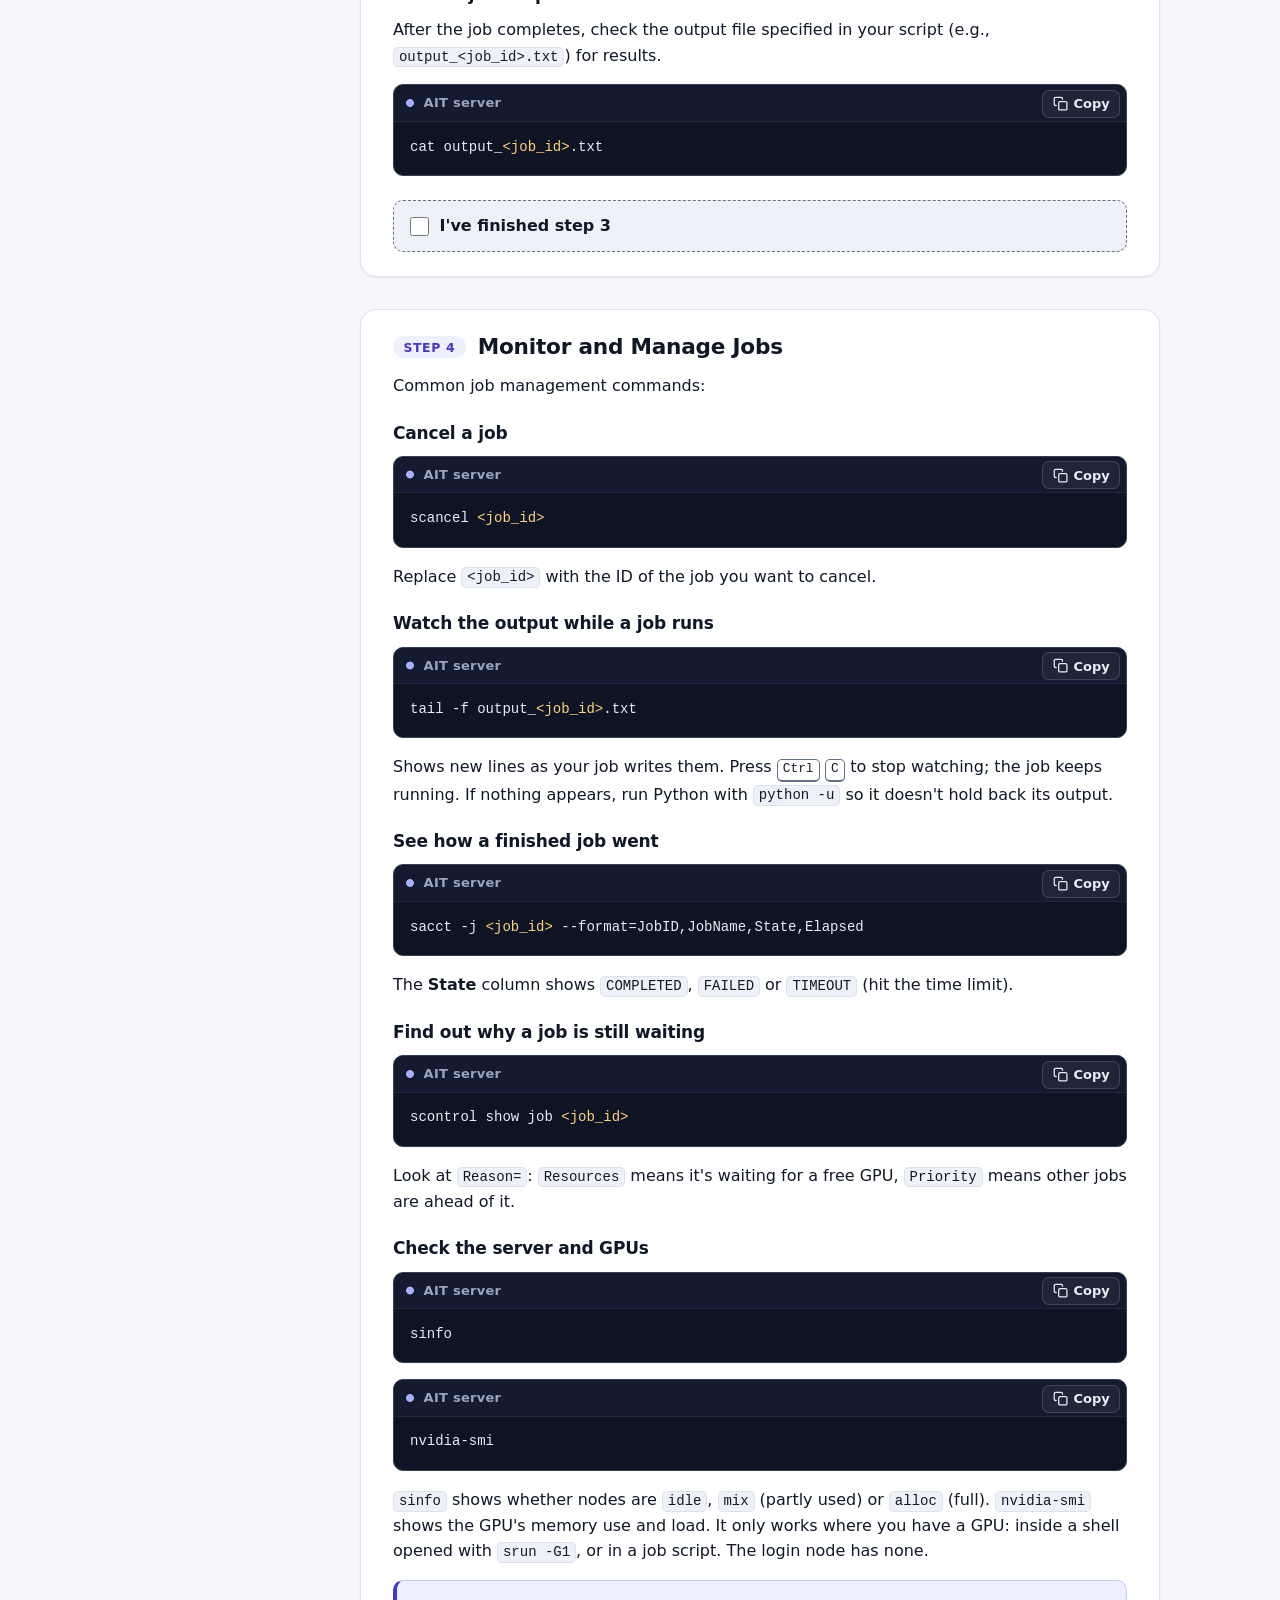
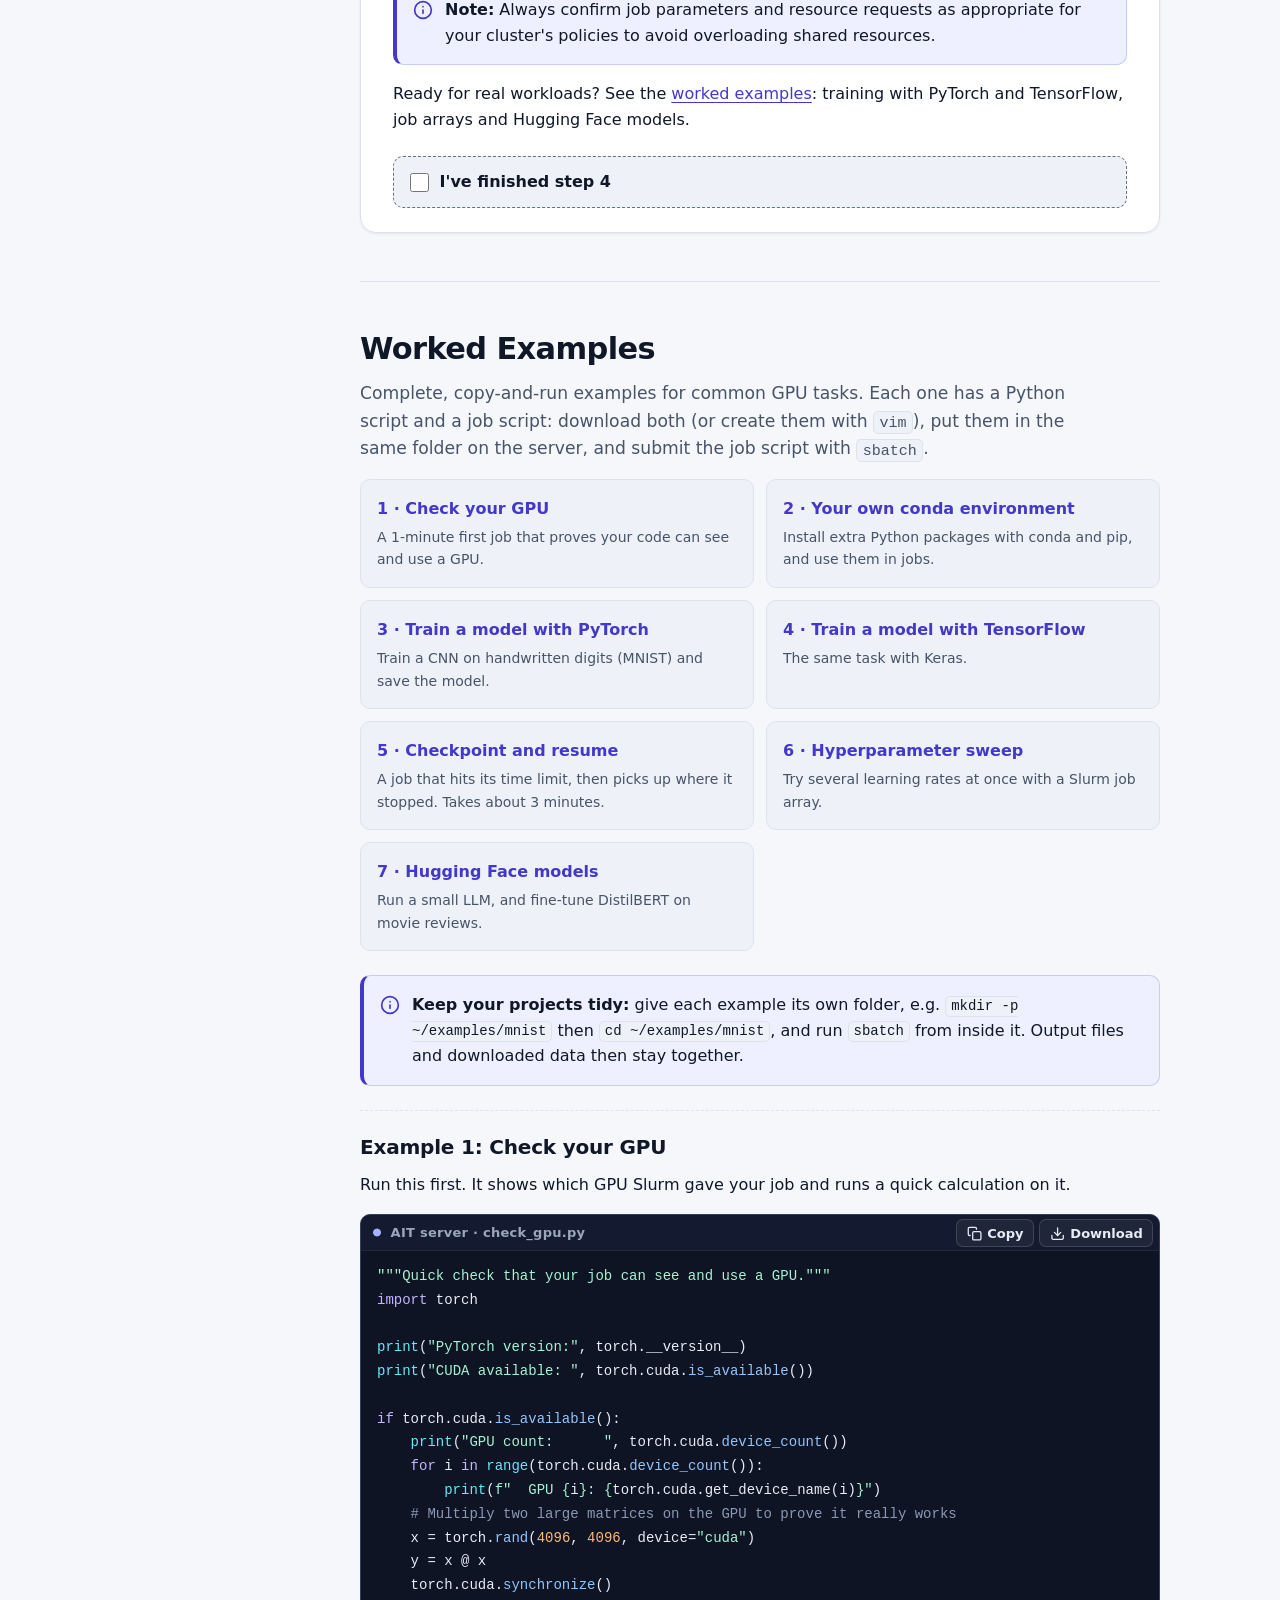
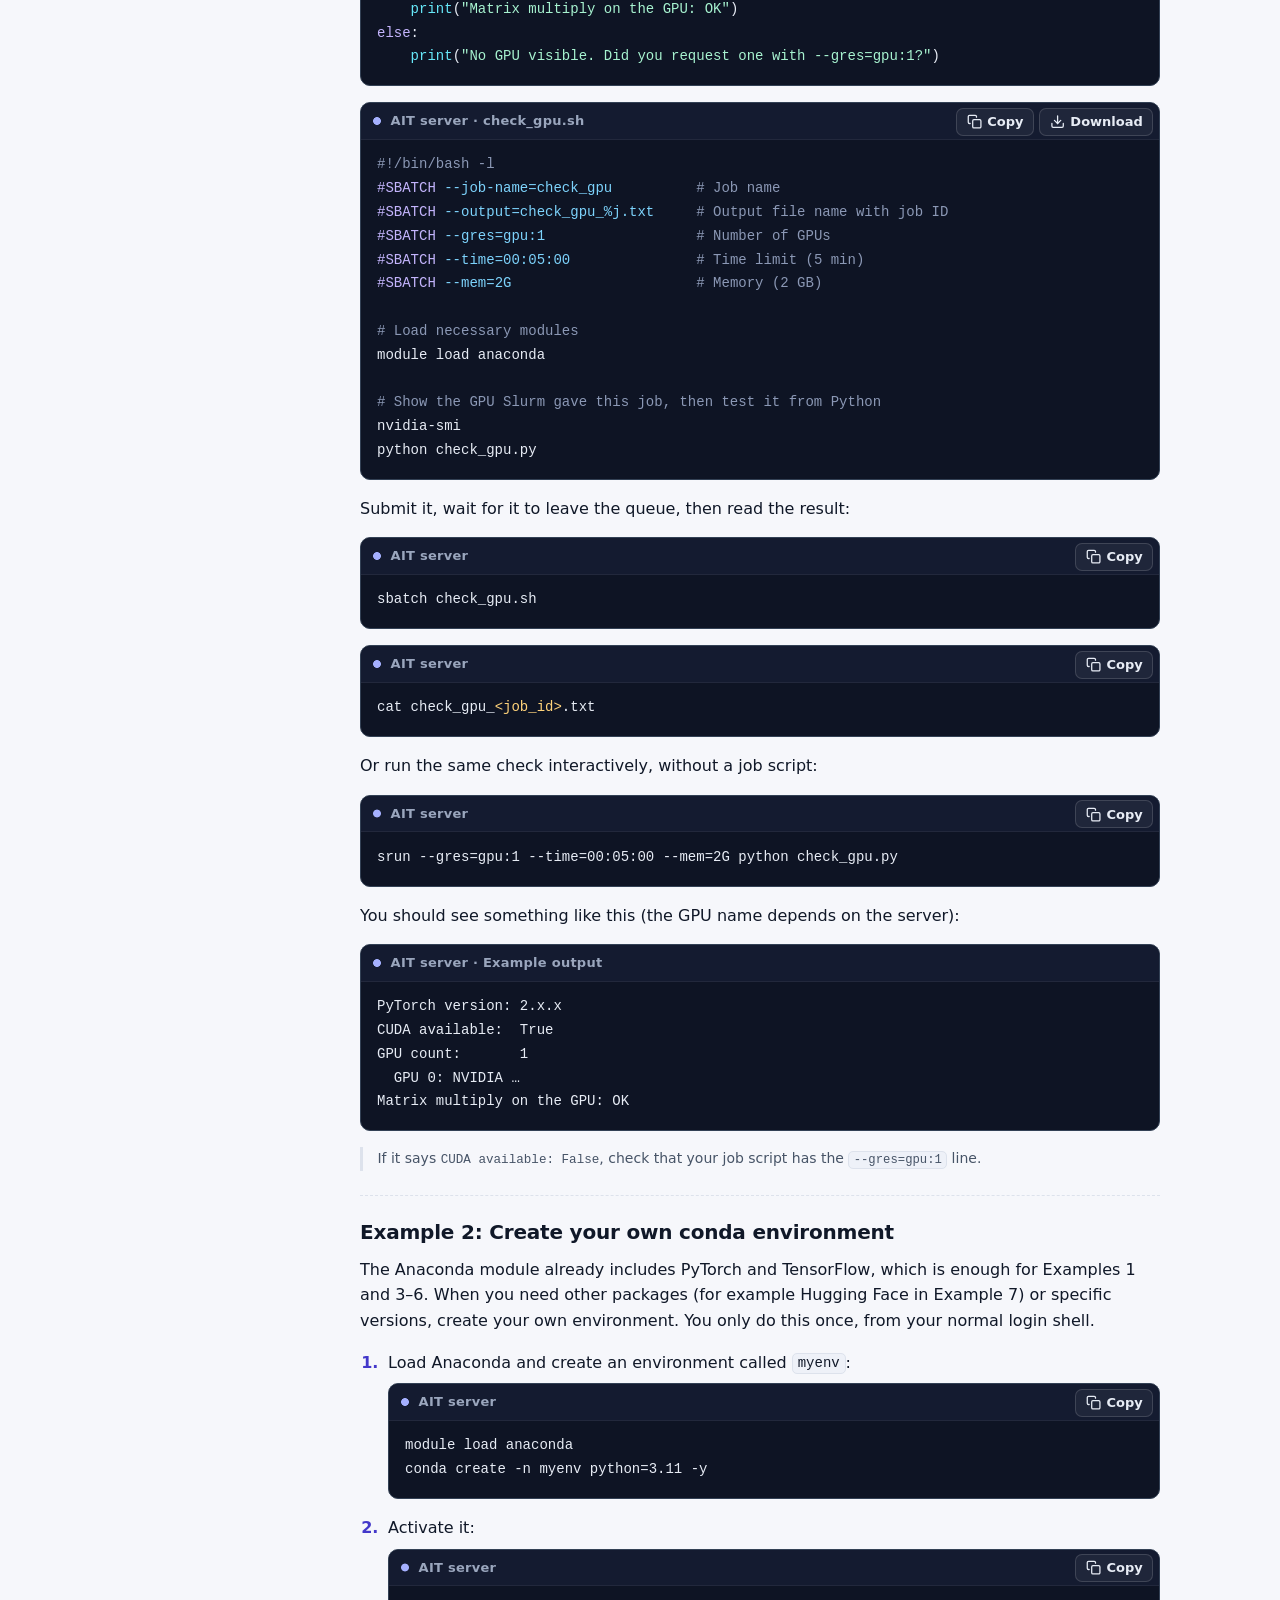
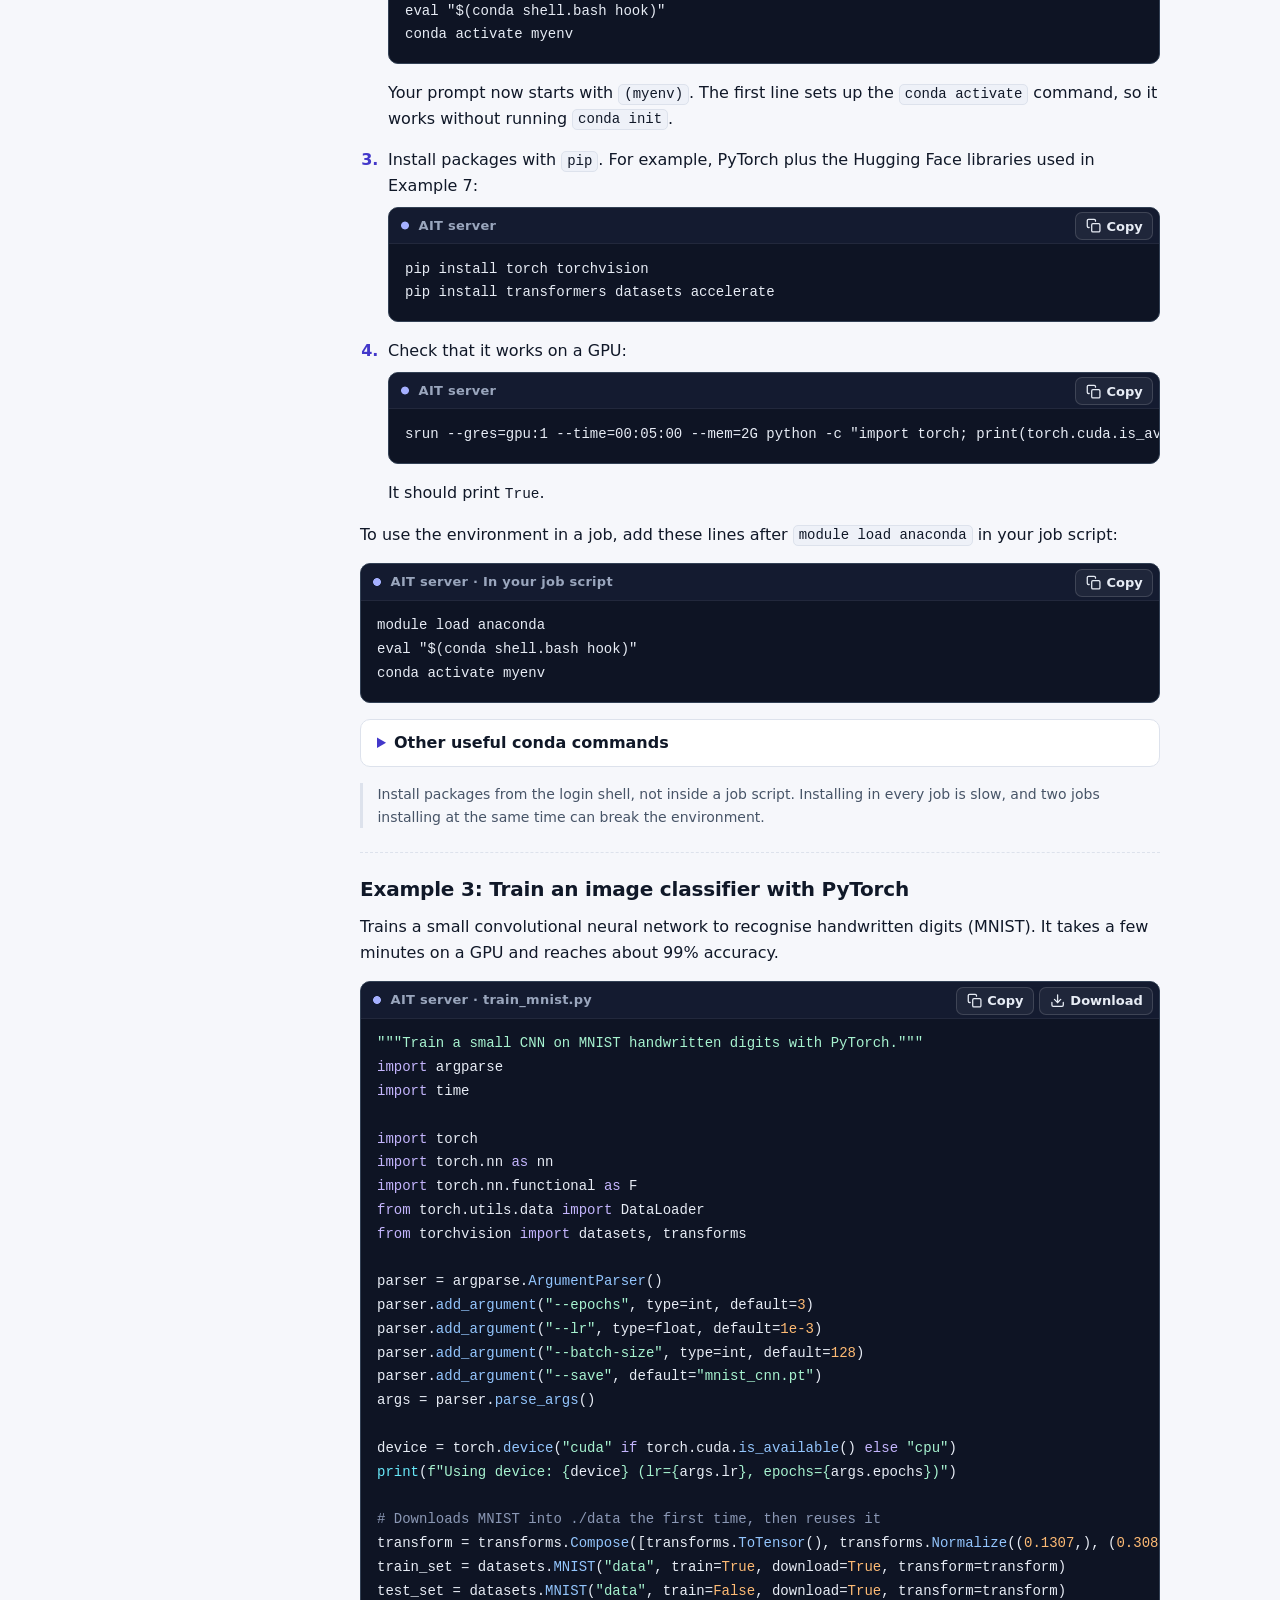
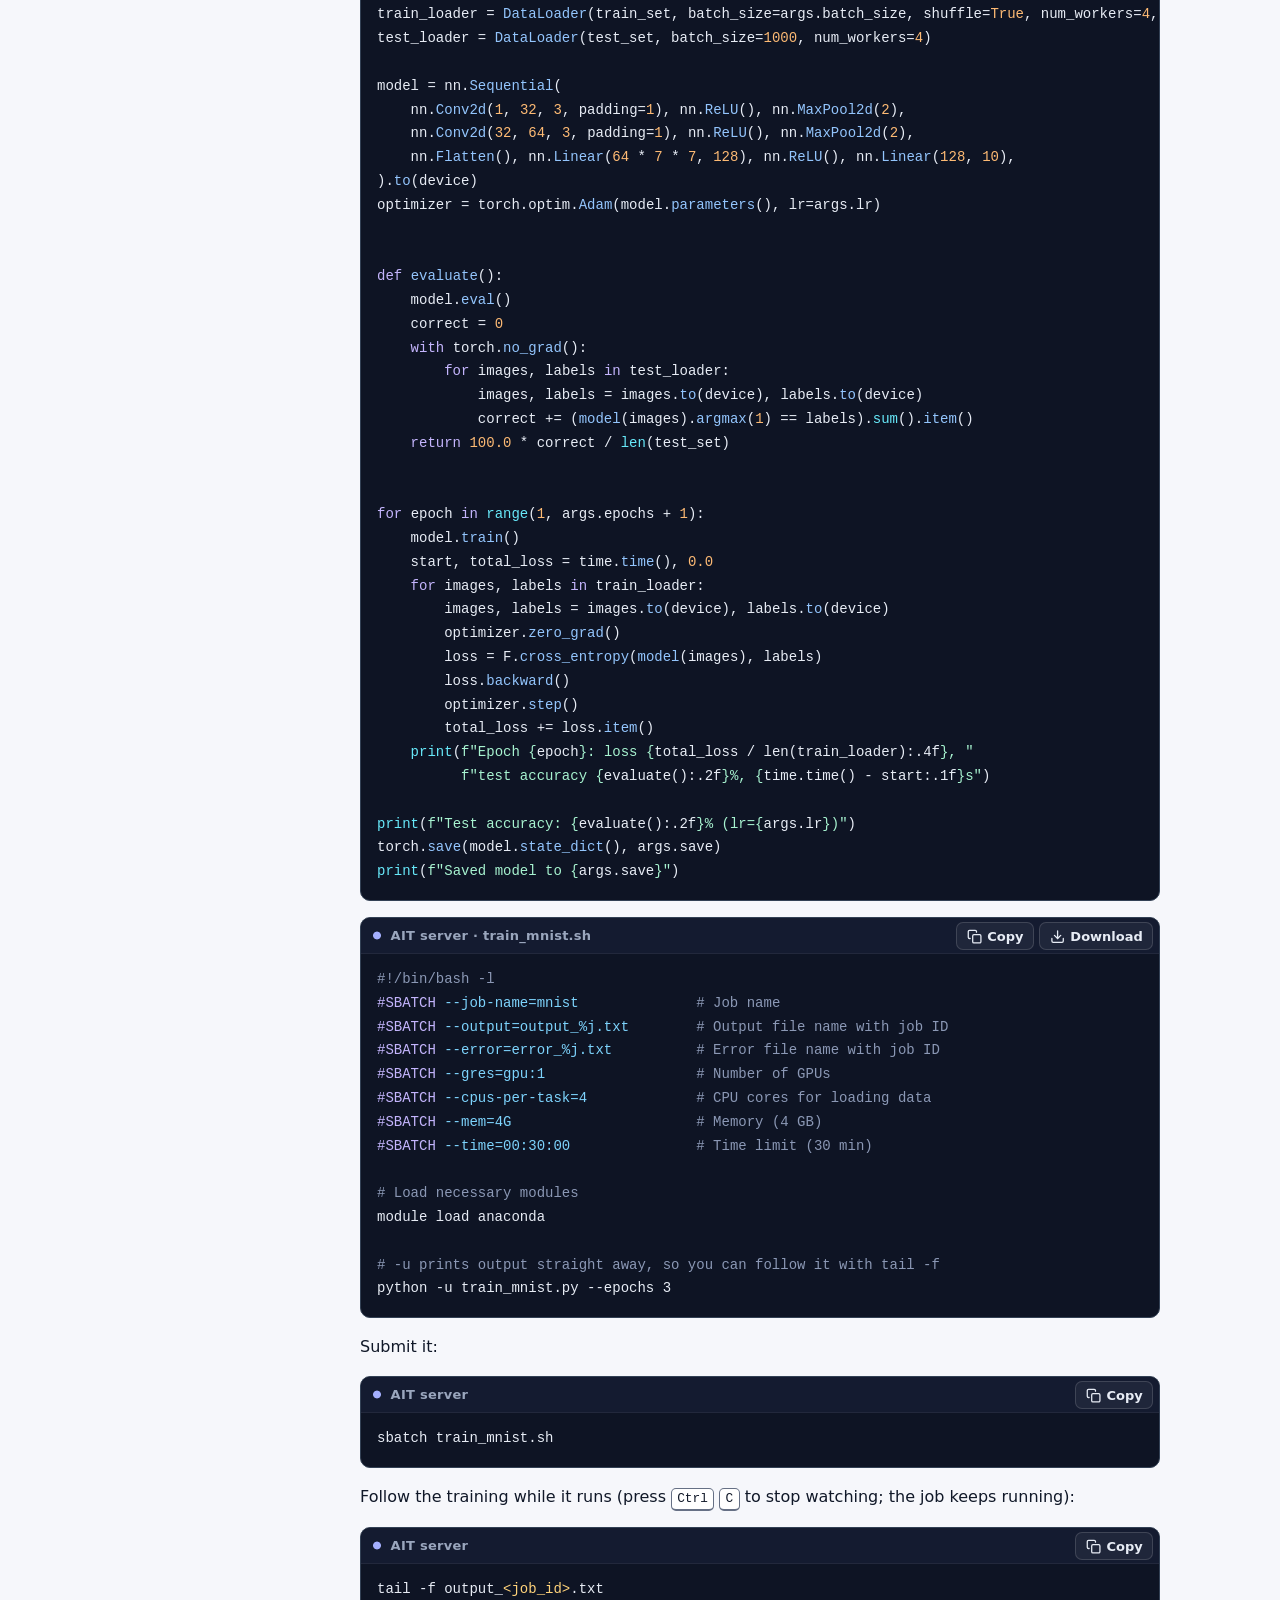
==== commit 57239b6f: "refine instructions" ====
--- a/index.html
+++ b/index.html
@@ -54,7 +54,7 @@
     })(document.documentElement);
   </script>
   <link rel="stylesheet" href="assets/css/site.css?v=20261029">
-  <script src="assets/js/main.js?v=20261029" defer></script>
+  <script src="assets/js/main.js?v=20261029b" defer></script>
 </head>
 <body>
   <!-- Icon sprite (Feather icons, MIT licence). Use with <svg class="icon"><use href="#i-name"/></svg>. -->
@@ -292,7 +292,7 @@
           </div>
           <div class="rule" id="rule-one-gpu">
             <dt><svg class="icon rule__icon" aria-hidden="true" focusable="false"><use href="#i-cpu"/></svg>One GPU at Most</dt>
-            <dd>Each job may request at most 1 GPU (<code>--gres=gpu:1</code>). The GPUs are shared, so do not request more.</dd>
+            <dd>You can run one job at a time, with at most 1 GPU (<code>--gres=gpu:1</code>) and 7 CPU cores. Further jobs wait in the queue. The GPUs are shared, so do not request more.</dd>
           </div>
           <div class="rule" id="rule-report-issues">
             <dt><svg class="icon rule__icon" aria-hidden="true" focusable="false"><use href="#i-flag"/></svg>Report Issues</dt>
@@ -404,14 +404,16 @@
           <p>There are two ways to submit a job to Slurm. With <code>srun</code> (this step), the job runs right away and its output appears in your terminal, which suits quick tests. With <code>sbatch</code> (<a href="#step-3">Step 3</a>), you submit a job script that waits in the queue and keeps running after you log out, which suits longer training.</p>
           <div class="callout callout--warn" role="note">
             <svg class="icon callout__icon" aria-hidden="true" focusable="false"><use href="#i-alert-triangle"/></svg>
-            <p><strong>Required for this step:</strong> open a shell on a compute node before you run the commands below. You don't need it for <code>sbatch</code> in <a href="#step-3">Step 3</a>.</p>
+            <p><strong>To work interactively,</strong> open a shell on a compute node first. You don't need it for <code>srun</code> below or for <code>sbatch</code> in <a href="#step-3">Step 3</a>, which you run from the login node.</p>
           </div>
 
           <h4>Open a shell on a compute node</h4>
-          <p>After you log in, you are on the login node. Run this command to open a shell on a compute node:</p>
-          <div class="code" data-where="server" data-cheat="Open a shell on a compute node" data-keywords="srun pty bash compute node interactive shell login"><pre><code>srun --pty bash -l</code></pre></div>
+          <p>After you log in, you are on the login node. Run one of these commands to open a shell on a compute node:</p>
+          <div class="code" data-where="server" data-title="CPU only" data-cheat="Open a shell on a compute node (CPU only)" data-keywords="srun pty bash compute node interactive shell login cpu"><pre><code>srun --pty bash -l</code></pre></div>
+          <div class="code" data-where="server" data-title="With 1 GPU" data-cheat="Open a shell on a compute node with 1 GPU" data-keywords="srun pty bash compute node interactive shell login gpu -G1 gpus"><pre><code>srun -G1 --pty bash -l</code></pre></div>
           <ul>
             <li><code>srun</code> asks Slurm for a place to run, <code>--pty</code> connects it to your terminal, and <code>bash -l</code> starts a login shell there, so commands like <code>module</code> work.</li>
+            <li>The first command gives you CPU resources only. <code>-G1</code> (short for <code>--gpus=1</code>) also allocates 1 GPU, so you can run <code>nvidia-smi</code> or <code>python my_script.py</code> on it directly. The GPU stays reserved for you until you <code>exit</code>, so only use it while you need it.</li>
             <li>When it is ready, your prompt shows the compute node's name instead of the login node's.</li>
             <li>If the server is busy, you may see <samp>srun: job <var>&lt;job_id&gt;</var> queued and waiting for resources</samp>. Wait, and the shell opens when there is room.</li>
           </ul>
@@ -441,7 +443,7 @@
 
           <div id="run-interactive">
             <h4>Submit the job with <code>srun</code></h4>
-            <p>From terminal,</p>
+            <p>Run this from the login node, not from inside a compute-node shell (there it waits forever):</p>
             <div class="code" data-where="server" data-cheat="Run a Python script interactively on 1 GPU" data-keywords="srun interactive gpu run"><pre><code>srun <span class="flag" data-flag="gres">--gres=gpu:1</span> <span class="flag" data-flag="time">--time=00:30:00</span> <span class="flag" data-flag="mem">--mem=500M</span> python my_script.py</code></pre></div>
             <p class="flags__intro">Information:</p>
             <dl class="flags">
@@ -449,13 +451,13 @@
               <div class="flags__item" data-flag="time"><dt><code>--time=00:30:00</code></dt><dd>Sets a 30-minute runtime limit.</dd></div>
               <div class="flags__item" data-flag="mem"><dt><code>--mem=500M</code></dt><dd>Allocates 500MB of memory.</dd></div>
             </dl>
-            <p>This will run <code>my_script.py</code> and display output directly in the terminal.</p>
+            <p>This will run <code>my_script.py</code> and display output directly in the terminal. Already in a shell opened with <code>srun -G1</code>? Just run <code>python my_script.py</code>.</p>
           </div>
 
           <h4>Leave the compute node</h4>
           <p>When you have finished working, leave the compute node so its resources are freed for others:</p>
           <div class="code" data-where="server" data-cheat="Leave the compute node" data-keywords="exit leave compute node logout"><pre><code>exit</code></pre></div>
-          <p class="tip">This shell counts as a job, so it appears in <code>squeue -u <var data-var="username">username</var></code> while it is open.</p>
+          <p class="tip">This shell counts as a job, so it appears in <code>squeue -u <var data-var="username">username</var></code> while it is open. Each user can run only one job at a time, so while it is open, jobs you submit with <code>sbatch</code> wait in the queue (<samp>QOSMaxJobsPerUserLimit</samp>) until you <code>exit</code>.</p>
           <p class="done js-only">
             <label class="check"><input type="checkbox" data-done="step-2"> <span>I've finished step 2</span></label>
           </p>
@@ -474,7 +476,7 @@
             </li>
             <li>
               <p>Add Slurm and command lines:</p>
-              <div class="code" data-where="server" data-title="my_job_script.sh" data-download="my_job_script.sh"><pre><code><span class="tok-comment">#!/bin/bash</span>
+              <div class="code" data-where="server" data-title="my_job_script.sh" data-download="my_job_script.sh"><pre><code><span class="tok-comment">#!/bin/bash -l</span>
 <span class="tok-key">#SBATCH</span> <span class="tok-flag">--job-name=my_job</span>              <span class="tok-comment"># Job name</span>
 <span class="tok-key">#SBATCH</span> <span class="tok-flag">--output=output_%j.txt</span>         <span class="tok-comment"># Output file name with job ID</span>
 <span class="tok-key">#SBATCH</span> <span class="tok-flag">--error=error_%j.txt</span>           <span class="tok-comment"># Error file name with job ID</span>
@@ -522,15 +524,15 @@
           <div class="code" data-where="server" data-cheat="Follow a job's output live" data-keywords="tail follow watch live log output"><pre><code>tail -f output_<var>&lt;job_id&gt;</var>.txt</code></pre></div>
           <p>Shows new lines as your job writes them. Press <kbd>Ctrl</kbd> <kbd>C</kbd> to stop watching; the job keeps running. If nothing appears, run Python with <code>python -u</code> so it doesn't hold back its output.</p>
           <h4>See how a finished job went</h4>
-          <div class="code" data-where="server" data-cheat="Show the result of a finished job" data-keywords="sacct history state failed timeout memory finished"><pre><code>sacct -j <var>&lt;job_id&gt;</var> --format=JobID,JobName,State,Elapsed,MaxRSS</code></pre></div>
-          <p>The <strong>State</strong> column shows <code>COMPLETED</code>, <code>FAILED</code>, <code>TIMEOUT</code> (hit the time limit) or <code>OUT_OF_MEMORY</code> (increase <code>--mem</code>). <strong>MaxRSS</strong> is the most memory it used, which helps you request the right amount next time.</p>
+          <div class="code" data-where="server" data-cheat="Show the result of a finished job" data-keywords="sacct history state failed timeout memory finished"><pre><code>sacct -j <var>&lt;job_id&gt;</var> --format=JobID,JobName,State,Elapsed</code></pre></div>
+          <p>The <strong>State</strong> column shows <code>COMPLETED</code>, <code>FAILED</code> or <code>TIMEOUT</code> (hit the time limit).</p>
           <h4>Find out why a job is still waiting</h4>
           <div class="code" data-where="server" data-cheat="Show the details of a job" data-keywords="scontrol show job pending reason details"><pre><code>scontrol show job <var>&lt;job_id&gt;</var></code></pre></div>
           <p>Look at <code>Reason=</code>: <code>Resources</code> means it's waiting for a free GPU, <code>Priority</code> means other jobs are ahead of it.</p>
           <h4>Check the server and GPUs</h4>
           <div class="code" data-where="server" data-cheat="Show the state of the server's nodes" data-keywords="sinfo nodes partition idle busy"><pre><code>sinfo</code></pre></div>
           <div class="code" data-where="server" data-cheat="Show GPU usage and memory" data-keywords="nvidia-smi gpu usage memory utilization"><pre><code>nvidia-smi</code></pre></div>
-          <p><code>sinfo</code> shows whether nodes are <code>idle</code>, <code>mix</code> (partly used) or <code>alloc</code> (full). <code>nvidia-smi</code> shows each GPU's memory use and load.</p>
+          <p><code>sinfo</code> shows whether nodes are <code>idle</code>, <code>mix</code> (partly used) or <code>alloc</code> (full). <code>nvidia-smi</code> shows the GPU's memory use and load. It only works where you have a GPU: inside a shell opened with <code>srun -G1</code>, or in a job script. The login node has none.</p>
           <div class="callout callout--note" role="note">
             <svg class="icon callout__icon" aria-hidden="true" focusable="false"><use href="#i-info"/></svg>
             <p><strong>Note:</strong> Always confirm job parameters and resource requests as appropriate for your cluster's policies to avoid overloading shared resources.</p>
@@ -547,7 +549,7 @@
            "<", ">" and "&" escaped as &lt; &gt; &amp;.
 
            ADMIN: Please check these assumptions before announcing the examples:
-             1. Jobs can reach the internet (MNIST, CIFAR-10 and Hugging Face models are
+             1. Jobs can reach the internet (MNIST and Hugging Face models are
                 downloaded the first time a job runs).
              2. --cpus-per-task is accepted.
              3. Home directories have room for conda environments and the Hugging Face
@@ -576,7 +578,7 @@
           </a>
           <a class="method-card" href="#ex-resume">
             <span class="method-card__title">5 · Checkpoint and resume</span>
-            <span class="method-card__text">Long training that survives the time limit: resubmit and it carries on.</span>
+            <span class="method-card__text">A job that hits its time limit, then picks up where it stopped. Takes about 3 minutes.</span>
           </a>
           <a class="method-card" href="#ex-array">
             <span class="method-card__title">6 · Hyperparameter sweep</span>
@@ -613,7 +615,7 @@
     print("Matrix multiply on the GPU: OK")
 else:
     print("No GPU visible. Did you request one with --gres=gpu:1?")</code></pre></div>
-          <div class="code" data-where="server" data-title="check_gpu.sh" data-download="check_gpu.sh"><pre><code><span class="tok-comment">#!/bin/bash</span>
+          <div class="code" data-where="server" data-title="check_gpu.sh" data-download="check_gpu.sh"><pre><code><span class="tok-comment">#!/bin/bash -l</span>
 <span class="tok-key">#SBATCH</span> <span class="tok-flag">--job-name=check_gpu</span>          <span class="tok-comment"># Job name</span>
 <span class="tok-key">#SBATCH</span> <span class="tok-flag">--output=check_gpu_%j.txt</span>     <span class="tok-comment"># Output file name with job ID</span>
 <span class="tok-key">#SBATCH</span> <span class="tok-flag">--gres=gpu:1</span>                  <span class="tok-comment"># Number of GPUs</span>
@@ -746,7 +748,7 @@
 print(f"Test accuracy: {evaluate():.2f}% (lr={args.lr})")
 torch.save(model.state_dict(), args.save)
 print(f"Saved model to {args.save}")</code></pre></div>
-          <div class="code" data-where="server" data-title="train_mnist.sh" data-download="train_mnist.sh"><pre><code><span class="tok-comment">#!/bin/bash</span>
+          <div class="code" data-where="server" data-title="train_mnist.sh" data-download="train_mnist.sh"><pre><code><span class="tok-comment">#!/bin/bash -l</span>
 <span class="tok-key">#SBATCH</span> <span class="tok-flag">--job-name=mnist</span>              <span class="tok-comment"># Job name</span>
 <span class="tok-key">#SBATCH</span> <span class="tok-flag">--output=output_%j.txt</span>        <span class="tok-comment"># Output file name with job ID</span>
 <span class="tok-key">#SBATCH</span> <span class="tok-flag">--error=error_%j.txt</span>          <span class="tok-comment"># Error file name with job ID</span>
@@ -822,7 +824,7 @@
 print(f"Test accuracy: {100 * acc:.2f}%")
 model.save("mnist_cnn.keras")
 print("Saved model to mnist_cnn.keras")</code></pre></div>
-          <div class="code" data-where="server" data-title="train_mnist_tf.sh" data-download="train_mnist_tf.sh"><pre><code><span class="tok-comment">#!/bin/bash</span>
+          <div class="code" data-where="server" data-title="train_mnist_tf.sh" data-download="train_mnist_tf.sh"><pre><code><span class="tok-comment">#!/bin/bash -l</span>
 <span class="tok-key">#SBATCH</span> <span class="tok-flag">--job-name=mnist_tf</span>           <span class="tok-comment"># Job name</span>
 <span class="tok-key">#SBATCH</span> <span class="tok-flag">--output=output_%j.txt</span>        <span class="tok-comment"># Output file name with job ID</span>
 <span class="tok-key">#SBATCH</span> <span class="tok-flag">--error=error_%j.txt</span>          <span class="tok-comment"># Error file name with job ID</span>
@@ -840,38 +842,40 @@
         </section>
 
         <section id="ex-resume" class="method" data-label="Example 5" aria-labelledby="ex-resume-title">
-          <h3 id="ex-resume-title">Example 5: Checkpoint and resume long training</h3>
-          <p>Every job has a time limit, and maintenance or errors can stop a job early. Save a checkpoint regularly and your script can pick up where it stopped instead of starting over. This example trains ResNet-18 on CIFAR-10 for 30 epochs, which may not fit in one 1-hour job.</p>
-          <div class="code" data-where="server" data-title="train_resume.py" data-download="train_resume.py"><pre><code>"""Train ResNet-18 on CIFAR-10 and save a checkpoint after every epoch.
+          <h3 id="ex-resume-title">Example 5: Checkpoint and resume training</h3>
+          <p>Every job has a time limit, and maintenance or errors can stop a job early. Save a checkpoint regularly and your script can pick up where it stopped instead of starting over. To show this in a few minutes, this example trains the MNIST network from <a href="#ex-pytorch">Example 3</a> for 30 epochs with a deliberately short 1-minute time limit, so the first job runs out of time partway through.</p>
+          <div class="code" data-where="server" data-title="train_resume.py" data-download="train_resume.py"><pre><code>"""Train a small CNN on MNIST and save a checkpoint after every epoch.
 If the job runs out of time, submit it again and it carries on where it stopped."""
 import argparse
 import os
 import time
 
 import torch
+import torch.nn as nn
 import torch.nn.functional as F
 from torch.utils.data import DataLoader
-from torchvision import datasets, models, transforms
+from torchvision import datasets, transforms
 
 parser = argparse.ArgumentParser()
 parser.add_argument("--epochs", type=int, default=30)
-parser.add_argument("--checkpoint", default="checkpoint.pt")
+parser.add_argument("--checkpoint", default="mnist_checkpoint.pt")
 args = parser.parse_args()
 
 device = torch.device("cuda" if torch.cuda.is_available() else "cpu")
 
-norm = transforms.Normalize((0.4914, 0.4822, 0.4465), (0.2470, 0.2435, 0.2616))
-train_tf = transforms.Compose([transforms.RandomCrop(32, padding=4), transforms.RandomHorizontalFlip(),
-                               transforms.ToTensor(), norm])
-test_tf = transforms.Compose([transforms.ToTensor(), norm])
-train_set = datasets.CIFAR10("data", train=True, download=True, transform=train_tf)
-test_set = datasets.CIFAR10("data", train=False, download=True, transform=test_tf)
+<span class="tok-comment"># Reuses ./data from Example 3, or downloads MNIST (about 12 MB) the first time</span>
+transform = transforms.Compose([transforms.ToTensor(), transforms.Normalize((0.1307,), (0.3081,))])
+train_set = datasets.MNIST("data", train=True, download=True, transform=transform)
+test_set = datasets.MNIST("data", train=False, download=True, transform=transform)
 train_loader = DataLoader(train_set, batch_size=128, shuffle=True, num_workers=4, pin_memory=True)
 test_loader = DataLoader(test_set, batch_size=1000, num_workers=4)
 
-model = models.resnet18(num_classes=10).to(device)
-optimizer = torch.optim.SGD(model.parameters(), lr=0.1, momentum=0.9, weight_decay=5e-4)
-scheduler = torch.optim.lr_scheduler.CosineAnnealingLR(optimizer, T_max=args.epochs)
+model = nn.Sequential(
+    nn.Conv2d(1, 32, 3, padding=1), nn.ReLU(), nn.MaxPool2d(2),
+    nn.Conv2d(32, 64, 3, padding=1), nn.ReLU(), nn.MaxPool2d(2),
+    nn.Flatten(), nn.Linear(64 * 7 * 7, 128), nn.ReLU(), nn.Linear(128, 10),
+).to(device)
+optimizer = torch.optim.Adam(model.parameters(), lr=1e-3)
 
 <span class="tok-comment"># Resume if a checkpoint from an earlier job exists</span>
 start_epoch = 1
@@ -879,7 +883,6 @@
     ckpt = torch.load(args.checkpoint, map_location=device)
     model.load_state_dict(ckpt["model"])
     optimizer.load_state_dict(ckpt["optimizer"])
-    scheduler.load_state_dict(ckpt["scheduler"])
     start_epoch = ckpt["epoch"] + 1
     print(f"Resumed from {args.checkpoint}, continuing at epoch {start_epoch}")
 
@@ -902,45 +905,49 @@
         optimizer.zero_grad()
         F.cross_entropy(model(images), labels).backward()
         optimizer.step()
-    scheduler.step()
 
     <span class="tok-comment"># Save to a temporary file first, so a job stopped mid-save never leaves a broken checkpoint</span>
-    state = {"model": model.state_dict(), "optimizer": optimizer.state_dict(),
-             "scheduler": scheduler.state_dict(), "epoch": epoch}
+    state = {"model": model.state_dict(), "optimizer": optimizer.state_dict(), "epoch": epoch}
     torch.save(state, args.checkpoint + ".tmp")
     os.replace(args.checkpoint + ".tmp", args.checkpoint)
     print(f"Epoch {epoch}/{args.epochs}: test accuracy {evaluate():.2f}%, "
           f"{time.time() - start:.1f}s, checkpoint saved")
 
 print("Training complete.")</code></pre></div>
-          <div class="code" data-where="server" data-title="train_resume.sh" data-download="train_resume.sh"><pre><code><span class="tok-comment">#!/bin/bash</span>
-<span class="tok-key">#SBATCH</span> <span class="tok-flag">--job-name=cifar_resume</span>       <span class="tok-comment"># Job name</span>
+          <div class="code" data-where="server" data-title="train_resume.sh" data-download="train_resume.sh"><pre><code><span class="tok-comment">#!/bin/bash -l</span>
+<span class="tok-key">#SBATCH</span> <span class="tok-flag">--job-name=mnist_resume</span>       <span class="tok-comment"># Job name</span>
 <span class="tok-key">#SBATCH</span> <span class="tok-flag">--output=output_%j.txt</span>        <span class="tok-comment"># Output file name with job ID</span>
 <span class="tok-key">#SBATCH</span> <span class="tok-flag">--error=error_%j.txt</span>          <span class="tok-comment"># Error file name with job ID</span>
 <span class="tok-key">#SBATCH</span> <span class="tok-flag">--gres=gpu:1</span>                  <span class="tok-comment"># Number of GPUs</span>
 <span class="tok-key">#SBATCH</span> <span class="tok-flag">--cpus-per-task=4</span>             <span class="tok-comment"># CPU cores for loading data</span>
-<span class="tok-key">#SBATCH</span> <span class="tok-flag">--mem=8G</span>                      <span class="tok-comment"># Memory (8 GB)</span>
-<span class="tok-key">#SBATCH</span> <span class="tok-flag">--time=01:00:00</span>               <span class="tok-comment"># Time limit (1 h)</span>
+<span class="tok-key">#SBATCH</span> <span class="tok-flag">--mem=4G</span>                      <span class="tok-comment"># Memory (4 GB)</span>
+<span class="tok-key">#SBATCH</span> <span class="tok-flag">--time=00:01:00</span>               <span class="tok-comment"># Time limit (1 min, short on purpose)</span>
 
 <span class="tok-comment"># Load necessary modules</span>
 module load anaconda
 
 python -u train_resume.py --epochs 30</code></pre></div>
-          <div class="code" data-where="server" data-cheat="Run the checkpoint and resume example" data-keywords="example checkpoint resume cifar resnet long"><pre><code>sbatch train_resume.sh</code></pre></div>
-          <p>If the time limit is reached before epoch 30, Slurm stops the job. Check what happened:</p>
+          <div class="code" data-where="server" data-cheat="Run the checkpoint and resume example" data-keywords="example checkpoint resume mnist time limit timeout"><pre><code>sbatch train_resume.sh</code></pre></div>
+          <p>After about a minute, Slurm stops the job before epoch 30. Check what happened:</p>
           <div class="code" data-where="server"><pre><code>sacct -j <var>&lt;job_id&gt;</var> --format=JobID,JobName,State,Elapsed</code></pre></div>
-          <p>A <samp>TIMEOUT</samp> state means it ran out of time. Submit the same script again; it finds <code>checkpoint.pt</code> and continues:</p>
-          <div class="code" data-where="server" data-title="Example output (second job)" data-copy="false"><pre><code>Resumed from checkpoint.pt, continuing at epoch 19
-Epoch 19/30: test accuracy 86.41%, 98.3s, checkpoint saved
-…</code></pre></div>
-          <p class="tip">To start again from scratch, delete the checkpoint first: <code>rm checkpoint.pt</code>.</p>
+          <p>A <samp>TIMEOUT</samp> state means it ran out of time, and <code>error_<var>&lt;job_id&gt;</var>.txt</code> says <samp>CANCELLED … DUE TO TIME LIMIT</samp>. Submit the same script again; it finds <code>mnist_checkpoint.pt</code> and continues:</p>
+          <div class="code" data-where="server" data-title="Example output (second job)" data-copy="false"><pre><code>Resumed from mnist_checkpoint.pt, continuing at epoch 26
+Epoch 26/30: test accuracy 99.20%, 3.3s, checkpoint saved
+…
+Epoch 30/30: test accuracy 99.18%, 3.3s, checkpoint saved
+Training complete.</code></pre></div>
+          <ul class="tips">
+            <li>How many epochs fit in a minute depends on the GPU. If the second job also times out, submit it again; each run carries on from the last saved epoch.</li>
+            <li>For real training, set <code>--time</code> to a few hours and use the same pattern: save every epoch (or every N minutes) and resubmit until it finishes.</li>
+            <li>To start again from scratch, delete the checkpoint first: <code>rm mnist_checkpoint.pt</code>.</li>
+          </ul>
         </section>
 
         <section id="ex-array" class="method" data-label="Example 6" aria-labelledby="ex-array-title">
           <h3 id="ex-array-title">Example 6: Hyperparameter sweep with a job array</h3>
           <p>A job array submits several copies of one job script with a single <code>sbatch</code>. Each copy (a <em>task</em>) gets its own number in <code>$SLURM_ARRAY_TASK_ID</code>, which the script uses to pick a different setting. This one trains the model from Example 3 with four learning rates.</p>
           <p>Put <code>sweep.sh</code> in the same folder as <code>train_mnist.py</code> from Example 3:</p>
-          <div class="code" data-where="server" data-title="sweep.sh" data-download="sweep.sh"><pre><code><span class="tok-comment">#!/bin/bash</span>
+          <div class="code" data-where="server" data-title="sweep.sh" data-download="sweep.sh"><pre><code><span class="tok-comment">#!/bin/bash -l</span>
 <span class="tok-key">#SBATCH</span> <span class="tok-flag">--job-name=lr_sweep</span>           <span class="tok-comment"># Job name</span>
 <span class="tok-key">#SBATCH</span> <span class="tok-flag">--output=sweep_%A_%a.txt</span>      <span class="tok-comment"># %A = array job ID, %a = task number</span>
 <span class="tok-key">#SBATCH</span> <span class="tok-flag">--array=0-3%1</span>                 <span class="tok-comment"># Tasks 0 to 3, one at a time (1 GPU)</span>
@@ -1003,7 +1010,7 @@
     print("Q:", question)
     print("A:", result[0]["generated_text"][-1]["content"])
     print("-" * 60)</code></pre></div>
-          <div class="code" data-where="server" data-title="hf_generate.sh" data-download="hf_generate.sh"><pre><code><span class="tok-comment">#!/bin/bash</span>
+          <div class="code" data-where="server" data-title="hf_generate.sh" data-download="hf_generate.sh"><pre><code><span class="tok-comment">#!/bin/bash -l</span>
 <span class="tok-key">#SBATCH</span> <span class="tok-flag">--job-name=hf_generate</span>        <span class="tok-comment"># Job name</span>
 <span class="tok-key">#SBATCH</span> <span class="tok-flag">--output=output_%j.txt</span>        <span class="tok-comment"># Output file name with job ID</span>
 <span class="tok-key">#SBATCH</span> <span class="tok-flag">--error=error_%j.txt</span>          <span class="tok-comment"># Error file name with job ID</span>
@@ -1072,7 +1079,7 @@
 trainer.save_model("distilbert-imdb")
 tokenizer.save_pretrained("distilbert-imdb")
 print("Saved the fine-tuned model to distilbert-imdb/")</code></pre></div>
-          <div class="code" data-where="server" data-title="hf_finetune.sh" data-download="hf_finetune.sh"><pre><code><span class="tok-comment">#!/bin/bash</span>
+          <div class="code" data-where="server" data-title="hf_finetune.sh" data-download="hf_finetune.sh"><pre><code><span class="tok-comment">#!/bin/bash -l</span>
 <span class="tok-key">#SBATCH</span> <span class="tok-flag">--job-name=hf_finetune</span>        <span class="tok-comment"># Job name</span>
 <span class="tok-key">#SBATCH</span> <span class="tok-flag">--output=output_%j.txt</span>        <span class="tok-comment"># Output file name with job ID</span>
 <span class="tok-key">#SBATCH</span> <span class="tok-flag">--error=error_%j.txt</span>          <span class="tok-comment"># Error file name with job ID</span>
@@ -1190,7 +1197,7 @@
               <div id="b-script-block" class="code" data-where="server" data-title="my_job_script.sh" data-download="my_job_script.sh"><pre><code id="b-script"></code></pre></div>
               <p id="builder-status" class="builder__status" role="status"></p>
               <h3 class="builder__heading">Or run it interactively</h3>
-              <p class="builder__sub">The same resources with <code>srun</code>. The output appears in your terminal.</p>
+              <p class="builder__sub">The same resources with <code>srun</code>. Run it from the login node; the output appears in your terminal.</p>
               <div id="b-srun-block" class="code" data-where="server"><pre><code id="b-srun"></code></pre></div>
               <h3 class="builder__heading">Next steps</h3>
               <ol class="next-steps">
